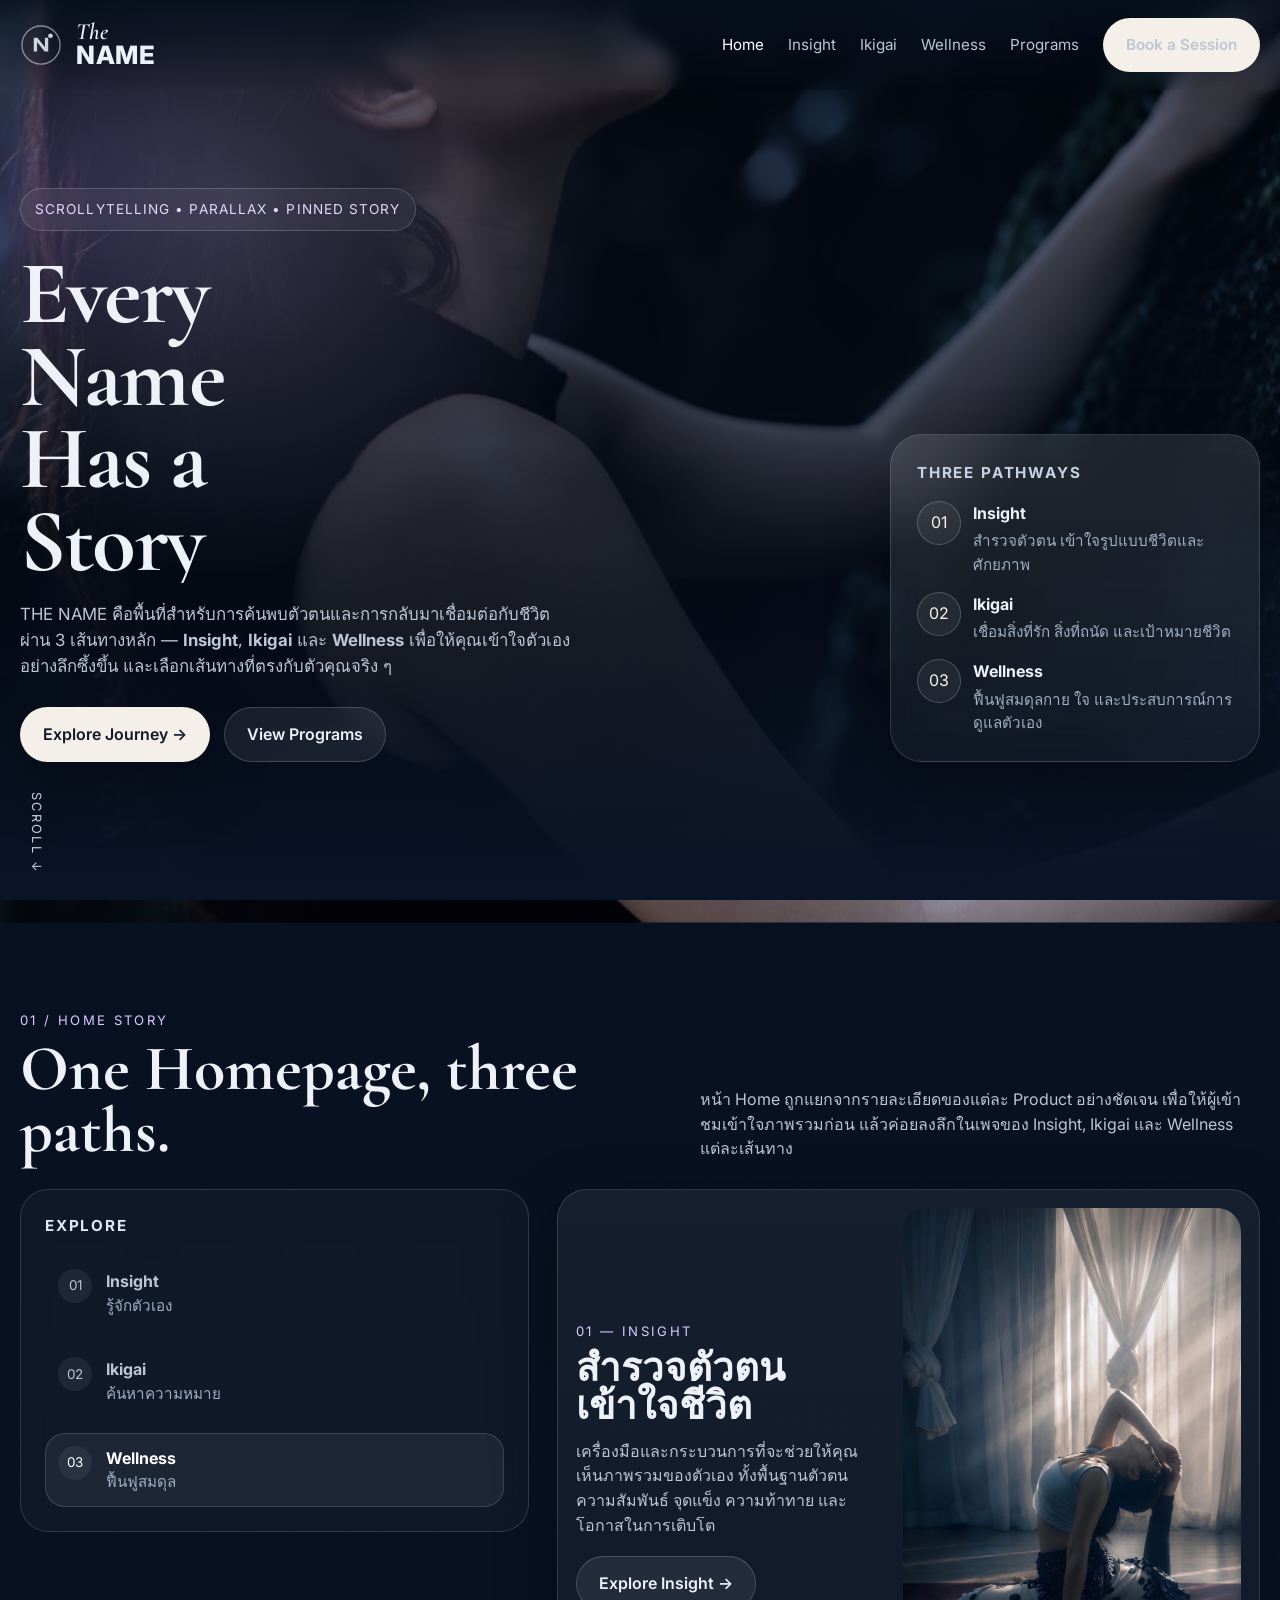
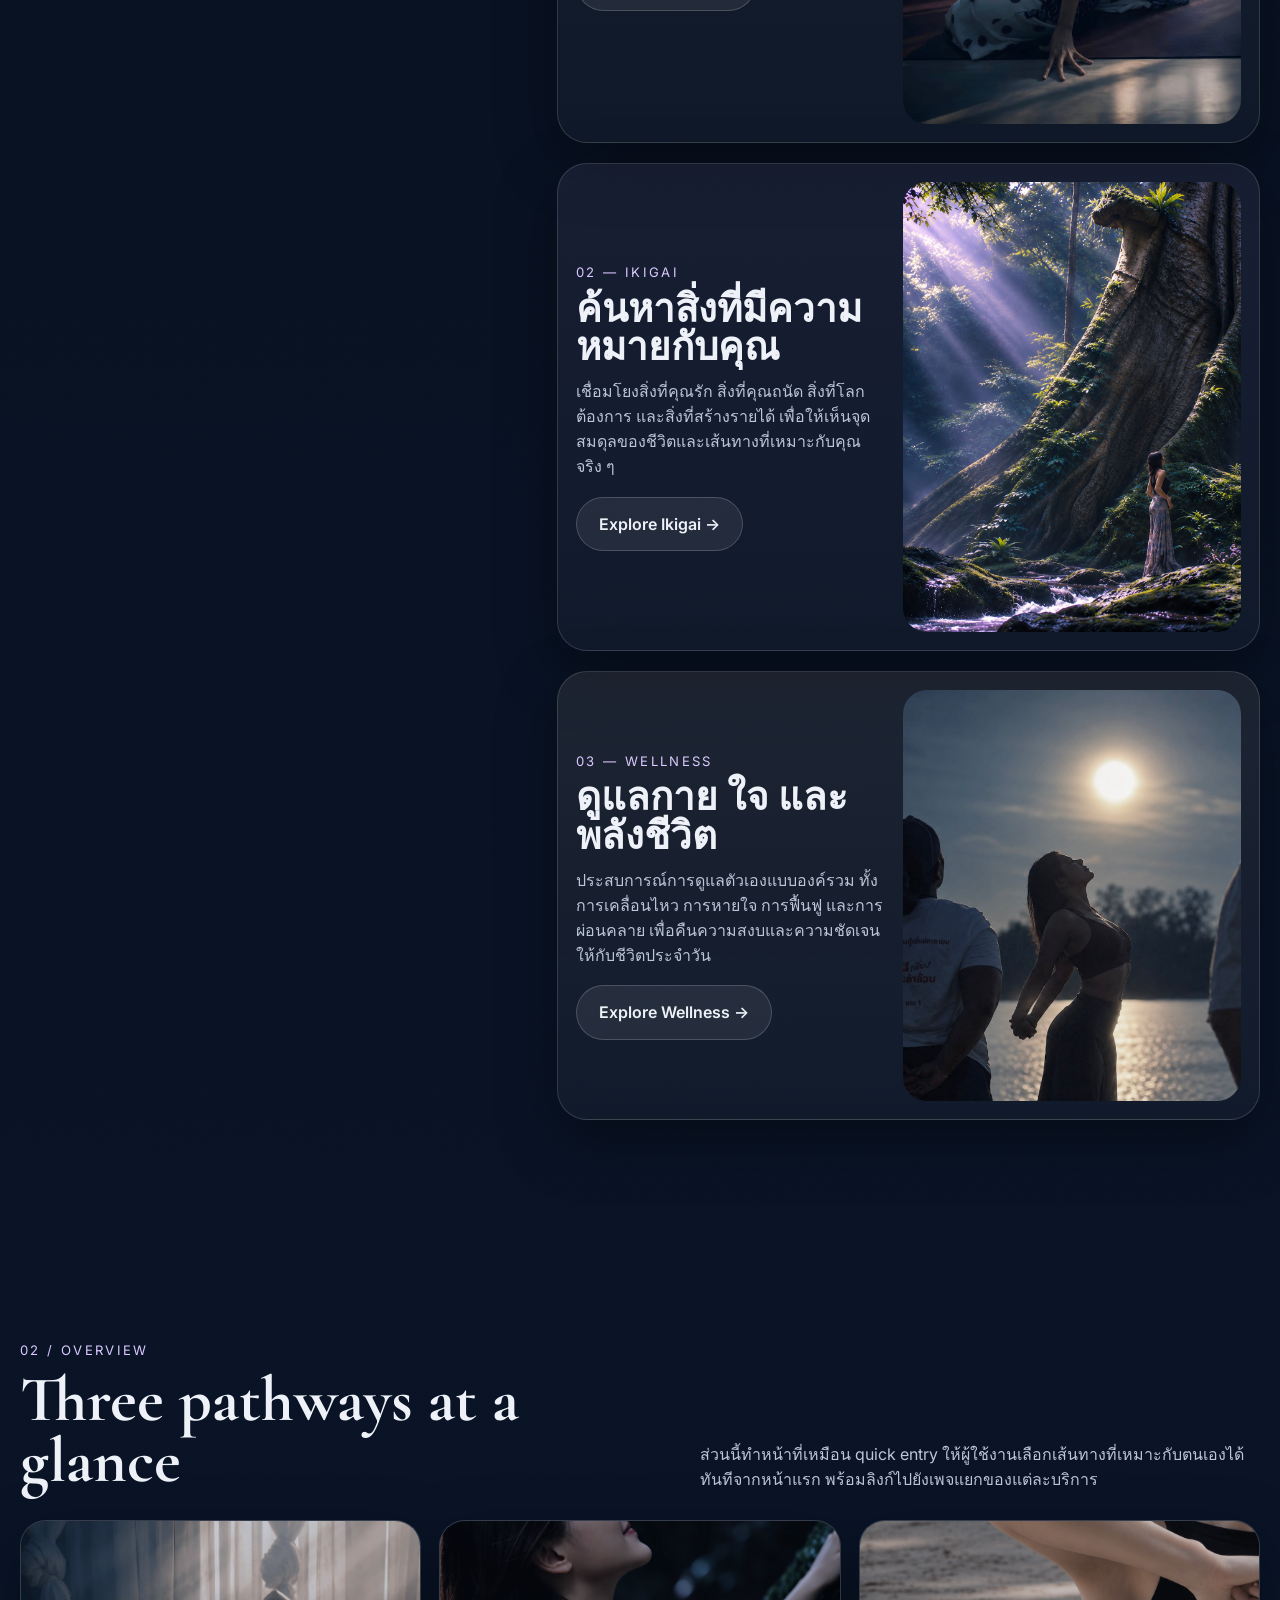
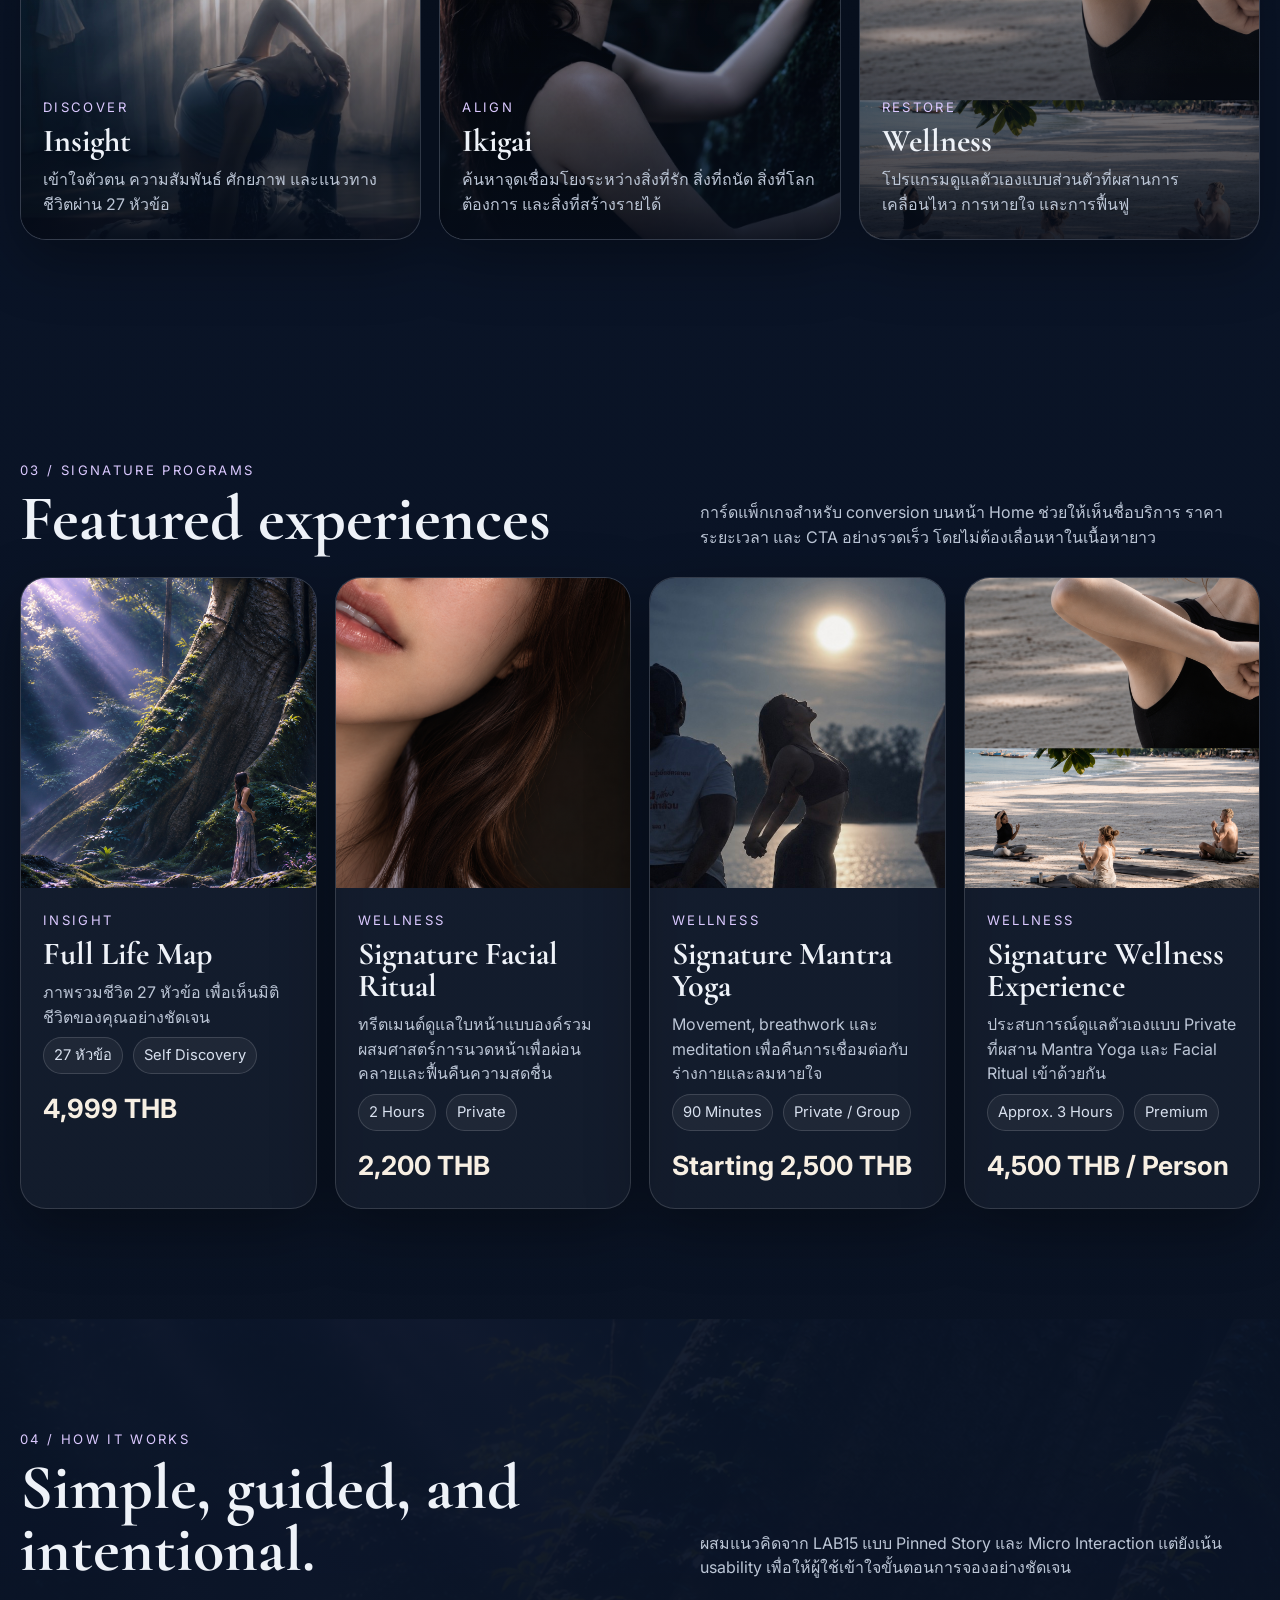
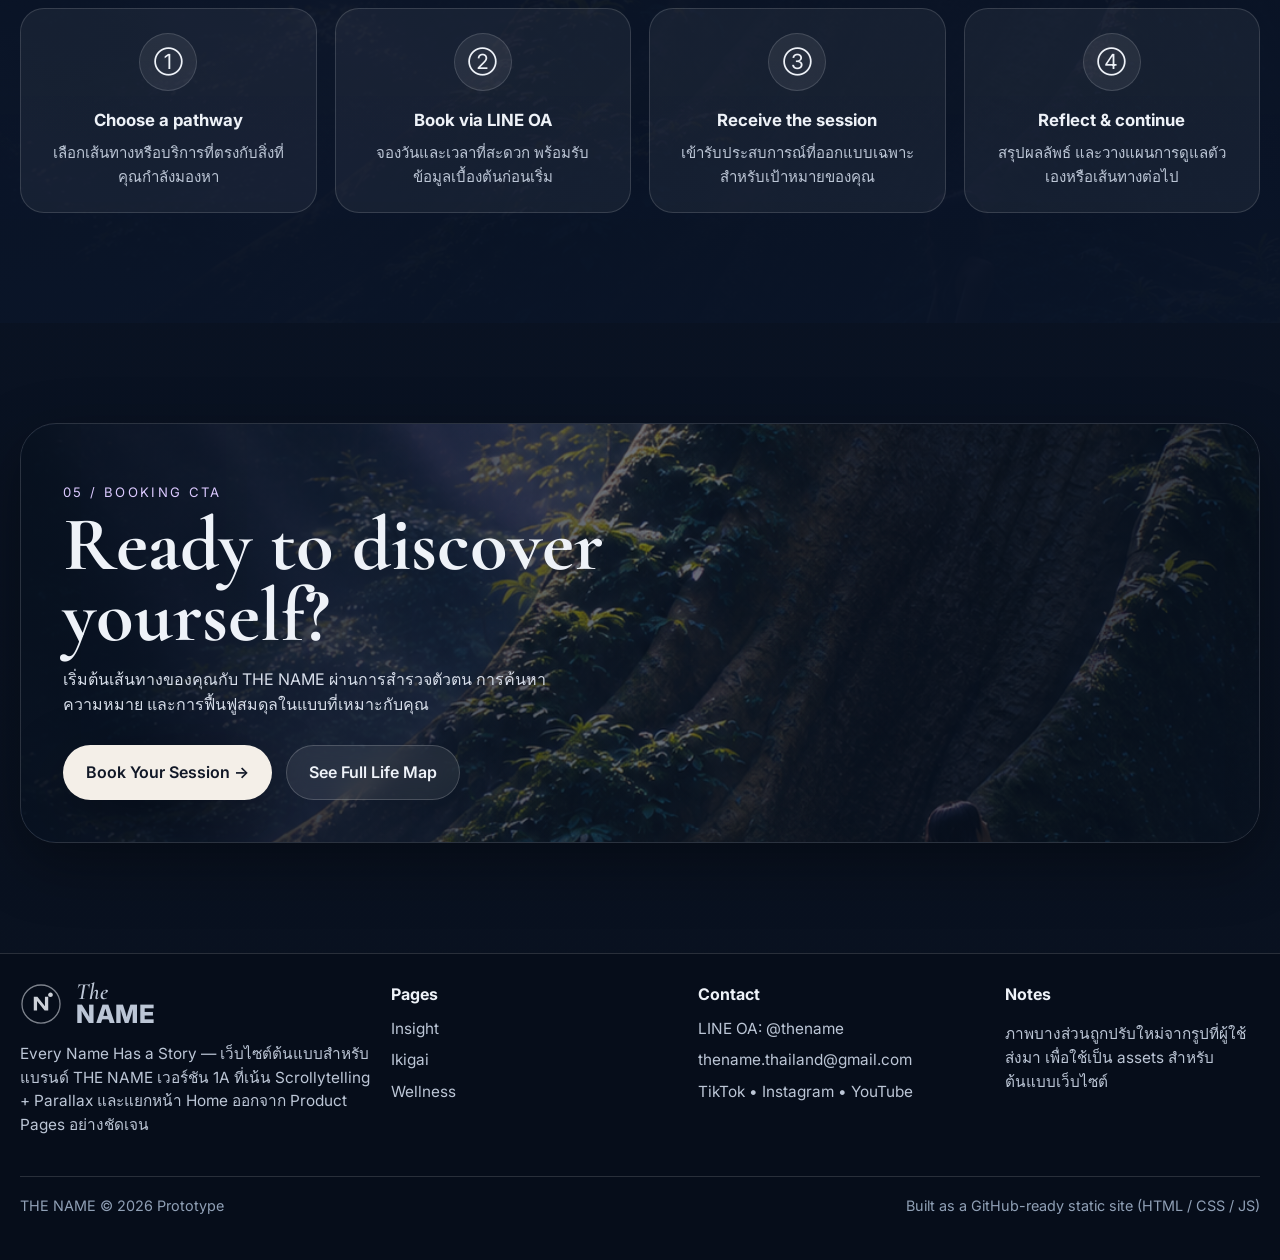
==== index.html @ 85c097ad "Add files via upload" ====
<!DOCTYPE html>
<html lang="th">
<head>
  <meta charset="UTF-8" />
  <meta name="viewport" content="width=device-width, initial-scale=1.0" />
  <title>THE NAME — Home</title>
  <meta name="description" content="THE NAME — Every Name Has a Story. ค้นพบตัวตน เข้าใจชีวิต และออกแบบเส้นทางของคุณผ่าน Insight, Ikigai และ Wellness" />
  <link rel="stylesheet" href="assets/css/styles.css" />
</head>
<body>
  <header class="site-header">
    <div class="container header-inner">
      <a class="logo-wrap" href="index.html">
        <img class="brand-mark" src="assets/icons/brand-mark.svg" alt="THE NAME" />
        <div class="wordmark"><span class="the">The</span><span class="name">NAME</span></div>
      </a>
      <nav class="nav">
        <a class="active" href="index.html">Home</a>
        <a href="insight.html">Insight</a>
        <a href="ikigai.html">Ikigai</a>
        <a href="wellness.html">Wellness</a>
        <a href="#programs">Programs</a>
        <a class="btn" href="#booking">Book a Session</a>
      </nav>
      <button class="hamburger" data-mobile-toggle aria-label="menu"><span></span><span></span><span></span></button>
    </div>
    <div class="mobile-panel container">
      <a href="index.html">Home</a>
      <a href="insight.html">Insight</a>
      <a href="ikigai.html">Ikigai</a>
      <a href="wellness.html">Wellness</a>
      <a href="#programs">Programs</a>
      <a href="#booking">Book a Session</a>
    </div>
  </header>

  <main>
    <section class="hero">
      <div class="glow-orb orb-1"></div>
      <div class="glow-orb orb-2"></div>
      <div class="container hero-content">
        <div>
          <span class="eyebrow">Scrollytelling • Parallax • Pinned Story</span>
          <h1>
            <span class="split"><span>Every Name</span></span>
            <span class="split"><span>Has a Story</span></span>
          </h1>
          <p>THE NAME คือพื้นที่สำหรับการค้นพบตัวตนและการกลับมาเชื่อมต่อกับชีวิต ผ่าน 3 เส้นทางหลัก — <strong>Insight</strong>, <strong>Ikigai</strong> และ <strong>Wellness</strong> เพื่อให้คุณเข้าใจตัวเองอย่างลึกซึ้งขึ้น และเลือกเส้นทางที่ตรงกับตัวคุณจริง ๆ</p>
          <div class="hero-actions">
            <a class="btn" href="#stories">Explore Journey →</a>
            <a class="btn-ghost" href="#programs">View Programs</a>
          </div>
        </div>
        <aside class="hero-sidecard reveal">
          <h3>Three Pathways</h3>
          <ol>
            <li><span>01</span><div><strong>Insight</strong><div class="note">สำรวจตัวตน เข้าใจรูปแบบชีวิตและศักยภาพ</div></div></li>
            <li><span>02</span><div><strong>Ikigai</strong><div class="note">เชื่อมสิ่งที่รัก สิ่งที่ถนัด และเป้าหมายชีวิต</div></div></li>
            <li><span>03</span><div><strong>Wellness</strong><div class="note">ฟื้นฟูสมดุลกาย ใจ และประสบการณ์การดูแลตัวเอง</div></div></li>
          </ol>
        </aside>
      </div>
      <div class="scroll-cue">Scroll ↓</div>
    </section>

    <section id="stories" class="section-pad">
      <div class="container">
        <div class="section-heading reveal">
          <div>
            <div class="kicker">01 / Home Story</div>
            <h2>One Homepage, three paths.</h2>
          </div>
          <p>หน้า Home ถูกแยกจากรายละเอียดของแต่ละ Product อย่างชัดเจน เพื่อให้ผู้เข้าชมเข้าใจภาพรวมก่อน แล้วค่อยลงลึกในเพจของ Insight, Ikigai และ Wellness แต่ละเส้นทาง</p>
        </div>
        <div class="story-shell">
          <aside class="story-nav reveal">
            <h3>Explore</h3>
            <div class="story-list">
              <a class="story-link is-active" href="#panel-insight"><span class="num">01</span><div><strong>Insight</strong><div class="note">รู้จักตัวเอง</div></div></a>
              <a class="story-link" href="#panel-ikigai"><span class="num">02</span><div><strong>Ikigai</strong><div class="note">ค้นหาความหมาย</div></div></a>
              <a class="story-link" href="#panel-wellness"><span class="num">03</span><div><strong>Wellness</strong><div class="note">ฟื้นฟูสมดุล</div></div></a>
            </div>
          </aside>
          <div class="story-panels">
            <article id="panel-insight" class="story-panel reveal">
              <div class="story-copy">
                <div class="kicker">01 — Insight</div>
                <h3>สำรวจตัวตน เข้าใจชีวิต</h3>
                <p>เครื่องมือและกระบวนการที่จะช่วยให้คุณเห็นภาพรวมของตัวเอง ทั้งพื้นฐานตัวตน ความสัมพันธ์ จุดแข็ง ความท้าทาย และโอกาสในการเติบโต</p>
                <a class="btn-ghost" href="insight.html">Explore Insight →</a>
              </div>
              <div class="story-media"><img src="assets/img/insight-sunrise.jpg" alt="Insight" /></div>
            </article>
            <article id="panel-ikigai" class="story-panel reveal">
              <div class="story-copy">
                <div class="kicker">02 — Ikigai</div>
                <h3>ค้นหาสิ่งที่มีความหมายกับคุณ</h3>
                <p>เชื่อมโยงสิ่งที่คุณรัก สิ่งที่คุณถนัด สิ่งที่โลกต้องการ และสิ่งที่สร้างรายได้ เพื่อให้เห็นจุดสมดุลของชีวิตและเส้นทางที่เหมาะกับคุณจริง ๆ</p>
                <a class="btn-ghost" href="ikigai.html">Explore Ikigai →</a>
              </div>
              <div class="story-media"><img src="assets/img/forest-epic.png" alt="Ikigai" /></div>
            </article>
            <article id="panel-wellness" class="story-panel reveal">
              <div class="story-copy">
                <div class="kicker">03 — Wellness</div>
                <h3>ดูแลกาย ใจ และพลังชีวิต</h3>
                <p>ประสบการณ์การดูแลตัวเองแบบองค์รวม ทั้งการเคลื่อนไหว การหายใจ การฟื้นฟู และการผ่อนคลาย เพื่อคืนความสงบและความชัดเจนให้กับชีวิตประจำวัน</p>
                <a class="btn-ghost" href="wellness.html">Explore Wellness →</a>
              </div>
              <div class="story-media"><img src="assets/img/yoga-studio.jpg" alt="Wellness" /></div>
            </article>
          </div>
        </div>
      </div>
    </section>

    <section class="section-pad">
      <div class="container">
        <div class="section-heading reveal">
          <div>
            <div class="kicker">02 / Overview</div>
            <h2>Three pathways at a glance</h2>
          </div>
          <p>ส่วนนี้ทำหน้าที่เหมือน quick entry ให้ผู้ใช้งานเลือกเส้นทางที่เหมาะกับตนเองได้ทันทีจากหน้าแรก พร้อมลิงก์ไปยังเพจแยกของแต่ละบริการ</p>
        </div>
        <div class="pathway-grid">
          <a class="card path-card reveal" href="insight.html">
            <img src="assets/img/insight-sunrise.jpg" alt="Insight" />
            <div class="card-body">
              <div class="kicker">Discover</div>
              <h3>Insight</h3>
              <p>เข้าใจตัวตน ความสัมพันธ์ ศักยภาพ และแนวทางชีวิตผ่าน 27 หัวข้อ</p>
            </div>
          </a>
          <a class="card path-card reveal" href="ikigai.html">
            <img src="assets/img/hero-tree.jpg" alt="Ikigai" />
            <div class="card-body">
              <div class="kicker">Align</div>
              <h3>Ikigai</h3>
              <p>ค้นหาจุดเชื่อมโยงระหว่างสิ่งที่รัก สิ่งที่ถนัด สิ่งที่โลกต้องการ และสิ่งที่สร้างรายได้</p>
            </div>
          </a>
          <a class="card path-card reveal" href="wellness.html">
            <img src="assets/img/beach-group.png" alt="Wellness" />
            <div class="card-body">
              <div class="kicker">Restore</div>
              <h3>Wellness</h3>
              <p>โปรแกรมดูแลตัวเองแบบส่วนตัวที่ผสานการเคลื่อนไหว การหายใจ และการฟื้นฟู</p>
            </div>
          </a>
        </div>
      </div>
    </section>

    <section id="programs" class="section-pad">
      <div class="container">
        <div class="section-heading reveal">
          <div>
            <div class="kicker">03 / Signature Programs</div>
            <h2>Featured experiences</h2>
          </div>
          <p>การ์ดแพ็กเกจสำหรับ conversion บนหน้า Home ช่วยให้เห็นชื่อบริการ ราคา ระยะเวลา และ CTA อย่างรวดเร็ว โดยไม่ต้องเลื่อนหาในเนื้อหายาว</p>
        </div>
        <div class="program-grid">
          <article class="card program-card reveal">
            <img src="assets/img/forest-epic.png" alt="Full Life Map" />
            <div class="card-body">
              <div class="kicker">Insight</div>
              <h3>Full Life Map</h3>
              <p>ภาพรวมชีวิต 27 หัวข้อ เพื่อเห็นมิติชีวิตของคุณอย่างชัดเจน</p>
              <div class="meta"><span>27 หัวข้อ</span><span>Self Discovery</span></div>
              <div class="price">4,999 THB</div>
            </div>
          </article>
          <article class="card program-card reveal">
            <img src="assets/img/facial-closeup.png" alt="Facial Ritual" />
            <div class="card-body">
              <div class="kicker">Wellness</div>
              <h3>Signature Facial Ritual</h3>
              <p>ทรีตเมนต์ดูแลใบหน้าแบบองค์รวม ผสมศาสตร์การนวดหน้าเพื่อผ่อนคลายและฟื้นคืนความสดชื่น</p>
              <div class="meta"><span>2 Hours</span><span>Private</span></div>
              <div class="price">2,200 THB</div>
            </div>
          </article>
          <article class="card program-card reveal">
            <img src="assets/img/yoga-studio.jpg" alt="Mantra Yoga" />
            <div class="card-body">
              <div class="kicker">Wellness</div>
              <h3>Signature Mantra Yoga</h3>
              <p>Movement, breathwork และ meditation เพื่อคืนการเชื่อมต่อกับร่างกายและลมหายใจ</p>
              <div class="meta"><span>90 Minutes</span><span>Private / Group</span></div>
              <div class="price">Starting 2,500 THB</div>
            </div>
          </article>
          <article class="card program-card reveal">
            <img src="assets/img/beach-group.png" alt="Wellness Experience" />
            <div class="card-body">
              <div class="kicker">Wellness</div>
              <h3>Signature Wellness Experience</h3>
              <p>ประสบการณ์ดูแลตัวเองแบบ Private ที่ผสาน Mantra Yoga และ Facial Ritual เข้าด้วยกัน</p>
              <div class="meta"><span>Approx. 3 Hours</span><span>Premium</span></div>
              <div class="price">4,500 THB / Person</div>
            </div>
          </article>
        </div>
      </div>
    </section>

    <section class="process section-pad">
      <div class="container">
        <div class="section-heading reveal">
          <div>
            <div class="kicker">04 / How It Works</div>
            <h2>Simple, guided, and intentional.</h2>
          </div>
          <p>ผสมแนวคิดจาก LAB15 แบบ Pinned Story และ Micro Interaction แต่ยังเน้น usability เพื่อให้ผู้ใช้เข้าใจขั้นตอนการจองอย่างชัดเจน</p>
        </div>
        <div class="step-grid">
          <div class="step reveal"><div class="icon">①</div><h4>Choose a pathway</h4><p>เลือกเส้นทางหรือบริการที่ตรงกับสิ่งที่คุณกำลังมองหา</p></div>
          <div class="step reveal"><div class="icon">②</div><h4>Book via LINE OA</h4><p>จองวันและเวลาที่สะดวก พร้อมรับข้อมูลเบื้องต้นก่อนเริ่ม</p></div>
          <div class="step reveal"><div class="icon">③</div><h4>Receive the session</h4><p>เข้ารับประสบการณ์ที่ออกแบบเฉพาะสำหรับเป้าหมายของคุณ</p></div>
          <div class="step reveal"><div class="icon">④</div><h4>Reflect & continue</h4><p>สรุปผลลัพธ์ และวางแผนการดูแลตัวเองหรือเส้นทางต่อไป</p></div>
        </div>
      </div>
    </section>

    <section id="booking" class="cta-band">
      <div class="container">
        <div class="cta-wrap reveal">
          <div class="cta-content">
            <div class="kicker">05 / Booking CTA</div>
            <h2>Ready to discover yourself?</h2>
            <p>เริ่มต้นเส้นทางของคุณกับ THE NAME ผ่านการสำรวจตัวตน การค้นหาความหมาย และการฟื้นฟูสมดุลในแบบที่เหมาะกับคุณ</p>
            <div class="hero-actions">
              <a class="btn" href="wellness.html">Book Your Session →</a>
              <a class="btn-ghost" href="insight.html">See Full Life Map</a>
            </div>
          </div>
        </div>
      </div>
    </section>
  </main>

  <footer class="footer">
    <div class="container">
      <div class="footer-grid">
        <div>
          <a class="logo-wrap" href="index.html">
            <img class="brand-mark" src="assets/icons/brand-mark.svg" alt="THE NAME" />
            <div class="wordmark"><span class="the">The</span><span class="name">NAME</span></div>
          </a>
          <p>Every Name Has a Story — เว็บไซต์ต้นแบบสำหรับแบรนด์ THE NAME เวอร์ชัน 1A ที่เน้น Scrollytelling + Parallax และแยกหน้า Home ออกจาก Product Pages อย่างชัดเจน</p>
        </div>
        <div>
          <h4>Pages</h4>
          <ul>
            <li><a href="insight.html">Insight</a></li>
            <li><a href="ikigai.html">Ikigai</a></li>
            <li><a href="wellness.html">Wellness</a></li>
          </ul>
        </div>
        <div>
          <h4>Contact</h4>
          <ul>
            <li>LINE OA: @thename</li>
            <li>thename.thailand@gmail.com</li>
            <li>TikTok • Instagram • YouTube</li>
          </ul>
        </div>
        <div>
          <h4>Notes</h4>
          <p>ภาพบางส่วนถูกปรับใหม่จากรูปที่ผู้ใช้ส่งมา เพื่อใช้เป็น assets สำหรับต้นแบบเว็บไซต์</p>
        </div>
      </div>
      <div class="footer-bottom">
        <span>THE NAME © 2026 Prototype</span>
        <span>Built as a GitHub-ready static site (HTML / CSS / JS)</span>
      </div>
    </div>
  </footer>

  <script src="assets/js/app.js"></script>
</body>
</html>
---- assets/css/styles.css ----
@import url('https://fonts.googleapis.com/css2?family=Inter:wght@300;400;500;600;700;800&family=Cormorant+Garamond:wght@400;500;600;700&display=swap');
:root{
  --bg:#07101e;
  --bg-soft:#0d1729;
  --panel:rgba(255,255,255,.08);
  --panel-2:rgba(255,255,255,.12);
  --line:rgba(255,255,255,.14);
  --text:#eef2f8;
  --muted:#bcc6d6;
  --accent:#d5c2ff;
  --accent-2:#eedcc3;
  --accent-3:#9ab4ff;
  --shadow:0 20px 60px rgba(0,0,0,.35);
  --radius:28px;
  --max:1240px;
}
*{box-sizing:border-box}
html{scroll-behavior:smooth}
body{margin:0;background:linear-gradient(180deg,#07101e 0%,#0a1427 55%,#09111f 100%);color:var(--text);font-family:Inter,system-ui,sans-serif;line-height:1.55;overflow-x:hidden}
a{color:inherit;text-decoration:none}
img{max-width:100%;display:block}
.container{width:min(calc(100% - 40px),var(--max));margin:auto}
.site-header{position:fixed;inset:0 0 auto 0;z-index:30;background:linear-gradient(180deg,rgba(7,16,30,.92),rgba(7,16,30,.50),transparent);backdrop-filter:blur(8px)}
.header-inner{display:flex;align-items:center;justify-content:space-between;padding:18px 0;gap:24px}
.logo-wrap{display:flex;align-items:center;gap:14px}
.brand-mark{width:42px;height:42px;color:#f0f3f8;opacity:.86}
.wordmark{display:flex;flex-direction:column;line-height:.92}
.wordmark .the{font-family:'Cormorant Garamond',serif;font-size:1.45rem;font-style:italic;font-weight:600;letter-spacing:.02em}
.wordmark .name{font-size:1.58rem;font-weight:800;letter-spacing:.02em}
.nav{display:flex;align-items:center;gap:24px}
.nav a{font-size:.95rem;color:var(--muted)}
.nav a:hover,.nav a.active{color:#fff}
.btn,.btn-ghost,.tag-btn{display:inline-flex;align-items:center;gap:10px;padding:14px 22px;border-radius:999px;font-weight:600;transition:.3s ease;cursor:pointer;border:1px solid transparent}
.btn{background:#f4efe8;color:#111827;box-shadow:var(--shadow)}
.btn:hover{transform:translateY(-2px)}
.btn-ghost{background:rgba(255,255,255,.08);backdrop-filter:blur(10px);border-color:rgba(255,255,255,.18)}
.btn-ghost:hover{background:rgba(255,255,255,.14)}
.hamburger{display:none;flex-direction:column;gap:4px;width:40px;height:40px;justify-content:center;align-items:center;border:1px solid var(--line);border-radius:50%;background:rgba(255,255,255,.05)}
.hamburger span{width:16px;height:1.5px;background:#fff;display:block}
.mobile-panel{display:none;position:fixed;inset:78px 20px auto 20px;padding:18px;border:1px solid var(--line);border-radius:24px;background:rgba(7,16,30,.96);z-index:29;box-shadow:var(--shadow)}
.mobile-panel a{display:block;padding:12px 6px;color:var(--muted)}
section{position:relative}
.hero{min-height:100svh;display:flex;align-items:center;padding:120px 0 70px;background:#050c18}
.hero::before{content:"";position:absolute;inset:0;background:url('../img/hero-tree.jpg') center/cover no-repeat;opacity:.78;transform:scale(1.05)}
.hero::after{content:"";position:absolute;inset:0;background:radial-gradient(circle at 18% 22%,rgba(213,194,255,.24),transparent 30%),linear-gradient(180deg,rgba(5,12,24,.34),rgba(5,12,24,.82) 70%,#0a1427 100%)}
.parallax{will-change:transform}
.hero-content{position:relative;z-index:1;display:grid;grid-template-columns:1.15fr .85fr;gap:30px;align-items:end}
.eyebrow{display:inline-flex;align-items:center;gap:10px;padding:10px 14px;border:1px solid rgba(255,255,255,.18);border-radius:999px;background:rgba(255,255,255,.05);backdrop-filter:blur(10px);font-size:.85rem;color:#e9d6ff;letter-spacing:.08em;text-transform:uppercase}
.hero h1,.page-hero h1{font-family:'Cormorant Garamond',serif;font-size:clamp(3.3rem,7vw,6.3rem);line-height:.92;letter-spacing:-.02em;margin:22px 0 18px;max-width:9ch}
.hero h1 .split{display:block;overflow:hidden}
.hero h1 .split span,.reveal-text span{display:inline-block;transform:translateY(105%);opacity:0;transition:transform .8s cubic-bezier(.22,.61,.36,1),opacity .6s ease}
body.loaded .hero h1 .split span, body.loaded .reveal-text.active span{transform:translateY(0);opacity:1}
.hero p{max-width:560px;color:var(--muted);font-size:1.05rem}
.hero-actions{display:flex;gap:14px;flex-wrap:wrap;margin-top:28px}
.hero-sidecard{justify-self:end;max-width:370px;padding:26px;border-radius:32px;background:linear-gradient(180deg,rgba(255,255,255,.11),rgba(255,255,255,.04));backdrop-filter:blur(18px);border:1px solid rgba(255,255,255,.14);box-shadow:var(--shadow)}
.hero-sidecard h3{font-size:.95rem;letter-spacing:.12em;text-transform:uppercase;color:#c7d2e5;margin:0 0 16px}
.hero-sidecard ol{list-style:none;margin:0;padding:0;display:grid;gap:15px}
.hero-sidecard li{display:grid;grid-template-columns:44px 1fr;gap:12px;align-items:start}
.hero-sidecard strong{font-size:1rem;display:block;margin-bottom:4px}
.hero-sidecard span{display:grid;place-items:center;width:44px;height:44px;border-radius:50%;border:1px solid rgba(255,255,255,.2);background:rgba(255,255,255,.06);color:#f8f2ea}
.scroll-cue{position:absolute;left:26px;bottom:26px;z-index:2;font-size:.8rem;letter-spacing:.18em;text-transform:uppercase;color:#c8d1df;writing-mode:vertical-rl;display:flex;gap:10px;align-items:center}
.glow-orb{position:absolute;border-radius:50%;filter:blur(60px);opacity:.25;pointer-events:none}
.orb-1{width:220px;height:220px;background:#8f6aff;top:10%;left:-40px}
.orb-2{width:280px;height:280px;background:#56a6ff;bottom:10%;right:-120px}
.section-pad{padding:110px 0}
.section-heading{display:flex;justify-content:space-between;gap:24px;align-items:end;margin-bottom:28px}
.section-heading h2{font-family:'Cormorant Garamond',serif;font-size:clamp(2.3rem,5vw,4rem);line-height:.96;margin:0}
.section-heading p{max-width:560px;color:var(--muted);margin:0}
.story-shell{display:grid;grid-template-columns:.42fr .58fr;gap:28px;align-items:start}
.story-nav{position:sticky;top:110px;padding:24px;border:1px solid var(--line);border-radius:28px;background:rgba(255,255,255,.03);backdrop-filter:blur(14px);height:fit-content}
.story-nav h3{margin:0 0 18px;font-size:.95rem;letter-spacing:.12em;text-transform:uppercase;color:#dfe7f3}
.story-list{display:grid;gap:14px}
.story-link{display:grid;grid-template-columns:34px 1fr;gap:14px;padding:12px;border-radius:20px;color:var(--muted);transition:.25s ease;border:1px solid transparent}
.story-link:hover,.story-link.is-active{background:rgba(255,255,255,.06);border-color:var(--line);color:#fff}
.story-link .num{width:34px;height:34px;border-radius:50%;display:grid;place-items:center;background:rgba(255,255,255,.06);font-size:.84rem}
.story-panels{display:grid;gap:20px}
.story-panel{display:grid;grid-template-columns:1fr 1.1fr;gap:20px;align-items:center;padding:18px;border-radius:30px;background:linear-gradient(180deg,rgba(255,255,255,.06),rgba(255,255,255,.03));border:1px solid var(--line);box-shadow:var(--shadow)}
.story-panel:nth-child(2){background:linear-gradient(180deg,rgba(204,188,255,.08),rgba(255,255,255,.03))}
.story-panel:nth-child(3){background:linear-gradient(180deg,rgba(238,220,195,.09),rgba(255,255,255,.03))}
.story-copy h3{font-family:'Cormorant Garamond',serif;font-size:2.4rem;line-height:1;margin:0 0 12px}
.story-copy p{color:var(--muted);margin:0 0 18px}
.story-media{overflow:hidden;border-radius:24px;min-height:380px}
.story-media img{width:100%;height:100%;object-fit:cover;transition:transform .7s ease}
.story-panel:hover img{transform:scale(1.04)}
.pathway-grid,.program-grid,.stat-grid,.well-grid,.ikigai-grid,.step-grid,.service-list{display:grid;gap:18px}
.program-grid{grid-template-columns:repeat(4,1fr)}
.pathway-grid{grid-template-columns:repeat(3,1fr)}
.card{position:relative;overflow:hidden;border-radius:26px;background:rgba(255,255,255,.04);border:1px solid var(--line);box-shadow:var(--shadow)}
.card .card-body{padding:22px}
.path-card{min-height:320px}
.path-card img{position:absolute;inset:0;width:100%;height:100%;object-fit:cover;opacity:.78}
.path-card::after{content:"";position:absolute;inset:0;background:linear-gradient(180deg,transparent 20%,rgba(5,12,24,.88) 100%)}
.path-card .card-body{position:relative;z-index:1;height:100%;display:flex;flex-direction:column;justify-content:end}
.path-card h3,.program-card h3,.product-card h3,.well-card h3{font-family:'Cormorant Garamond',serif;font-size:2rem;line-height:1;margin:0 0 10px}
.path-card p,.program-card p,.product-card p,.well-card p{margin:0;color:var(--muted)}
.program-card{display:flex;flex-direction:column;min-height:100%}
.program-card img{aspect-ratio:4/4.2;object-fit:cover}
.price{font-size:1.65rem;font-weight:700;margin-top:14px;color:#f7efe3}
.meta{display:inline-flex;gap:10px;flex-wrap:wrap;margin-top:8px;color:#d9e1ef;font-size:.92rem}
.meta span{padding:6px 10px;border-radius:999px;background:rgba(255,255,255,.05);border:1px solid var(--line)}
.kicker{font-size:.82rem;letter-spacing:.18em;text-transform:uppercase;color:#dbc9ff;margin-bottom:8px}
.process{position:relative;overflow:hidden}
.process::before{content:"";position:absolute;inset:0;background:url('../img/forest-epic.png') center/cover no-repeat;opacity:.22}
.process::after{content:"";position:absolute;inset:0;background:linear-gradient(180deg,rgba(10,20,39,.75),rgba(10,20,39,.92))}
.process .container{position:relative;z-index:1}
.step-grid{grid-template-columns:repeat(4,1fr)}
.step{padding:24px;border-radius:24px;background:rgba(255,255,255,.05);border:1px solid var(--line);text-align:center}
.step .icon,.info-icon{width:58px;height:58px;margin:0 auto 16px;border-radius:50%;display:grid;place-items:center;background:rgba(255,255,255,.07);border:1px solid var(--line);font-size:1.3rem}
.step h4{margin:0 0 8px;font-size:1.05rem}
.step p{margin:0;color:var(--muted);font-size:.94rem}
.cta-band{padding:100px 0 110px}
.cta-wrap{position:relative;overflow:hidden;padding:42px;border-radius:36px;border:1px solid var(--line);box-shadow:var(--shadow);min-height:420px;display:grid;align-items:end}
.cta-wrap::before{content:"";position:absolute;inset:0;background:url('../img/forest-epic.png') center/cover no-repeat;opacity:.76;transform:scale(1.03)}
.cta-wrap::after{content:"";position:absolute;inset:0;background:linear-gradient(90deg,rgba(7,16,30,.94),rgba(7,16,30,.45),rgba(7,16,30,.78))}
.cta-content{position:relative;z-index:1;max-width:680px}
.cta-content h2{font-family:'Cormorant Garamond',serif;font-size:clamp(2.8rem,6vw,5rem);line-height:.92;margin:0 0 16px}
.cta-content p{max-width:520px;color:#d7deea;margin:0 0 22px}
.footer{border-top:1px solid var(--line);padding:28px 0 42px;background:#060d1a}
.footer-grid{display:grid;grid-template-columns:1.1fr .9fr .9fr .8fr;gap:20px;align-items:start}
.footer h4{margin:0 0 10px;font-size:1rem}
.footer p,.footer li,.footer a{color:var(--muted);font-size:.96rem}
.footer ul{list-style:none;padding:0;margin:0;display:grid;gap:8px}
.footer-bottom{display:flex;justify-content:space-between;gap:20px;padding-top:18px;margin-top:24px;border-top:1px solid var(--line);color:#90a0b6;font-size:.9rem;flex-wrap:wrap}
.pill{display:inline-flex;align-items:center;gap:10px;padding:10px 14px;border-radius:999px;background:rgba(255,255,255,.05);border:1px solid var(--line)}
.page-hero{padding:170px 0 90px;min-height:78svh;display:flex;align-items:end;overflow:hidden}
.page-hero::before{content:"";position:absolute;inset:0;background:var(--hero-bg) center/cover no-repeat;opacity:.72}
.page-hero::after{content:"";position:absolute;inset:0;background:linear-gradient(180deg,rgba(5,12,24,.42),rgba(5,12,24,.88) 76%,#0b1425 100%)}
.page-hero .container{position:relative;z-index:1}
.page-hero p{max-width:650px;color:#d9e1ed;font-size:1.04rem}
.breadcrumb{display:flex;gap:10px;align-items:center;color:#c8d1df;font-size:.94rem}
.breadcrumb a{color:#fff}
.panel{padding:30px;border-radius:28px;background:rgba(255,255,255,.05);border:1px solid var(--line);box-shadow:var(--shadow)}
.stat-grid{grid-template-columns:repeat(4,1fr);margin-top:22px}
.stat{padding:22px;border-radius:22px;background:rgba(255,255,255,.04);border:1px solid var(--line)}
.stat strong{display:block;font-size:2rem;color:#f7efe3;margin-bottom:8px}
.product-card,.well-card{display:flex;flex-direction:column}
.product-card img,.well-card img{aspect-ratio:16/10;object-fit:cover}
.ikigai-layout{display:grid;grid-template-columns:.95fr 1.05fr;gap:28px;align-items:center}
.ikigai-figure{position:relative;aspect-ratio:1/1;max-width:620px;margin:auto}
.circle{position:absolute;border-radius:50%;display:grid;place-items:center;text-align:center;padding:28px;color:#fff;border:1px solid rgba(255,255,255,.18);backdrop-filter:blur(8px);background:rgba(255,255,255,.08);box-shadow:0 10px 30px rgba(0,0,0,.2)}
.circle small{display:block;color:#d7ddee;font-size:.86rem;margin-top:6px}
.c-top{width:46%;height:46%;left:27%;top:2%;background:rgba(213,194,255,.15)}
.c-left{width:46%;height:46%;left:4%;top:28%;background:rgba(154,180,255,.14)}
.c-right{width:46%;height:46%;right:4%;top:28%;background:rgba(255,220,180,.12)}
.c-bottom{width:46%;height:46%;left:27%;bottom:4%;background:rgba(183,255,228,.10)}
.c-center{width:28%;height:28%;left:36%;top:36%;background:rgba(255,255,255,.18);font-weight:700;font-size:1.2rem}
.checklist{display:grid;gap:12px;margin-top:16px}
.check{display:grid;grid-template-columns:22px 1fr;gap:12px;color:var(--muted)}
.check::before{content:'✦';color:#f1dfc5}
.feature-banner{padding:24px;border-radius:30px;display:grid;grid-template-columns:1.1fr .9fr;gap:24px;align-items:center;background:linear-gradient(135deg,rgba(255,255,255,.06),rgba(213,194,255,.08));border:1px solid var(--line);box-shadow:var(--shadow)}
.feature-banner img{border-radius:24px;min-height:320px;object-fit:cover;height:100%}
.quote{font-family:'Cormorant Garamond',serif;font-size:2.2rem;line-height:1.05;color:#f8ecda}
.reveal{opacity:0;transform:translateY(34px);transition:opacity .75s ease,transform .75s cubic-bezier(.22,.61,.36,1)}
.reveal.active{opacity:1;transform:none}
hr.sep{border:none;border-top:1px solid var(--line);margin:28px 0}
.note{color:#9fafc4;font-size:.95rem}
@media (max-width:1100px){
  .hero-content,.story-shell,.ikigai-layout,.feature-banner{grid-template-columns:1fr}
  .hero-sidecard{justify-self:start}
  .program-grid,.step-grid,.footer-grid,.stat-grid{grid-template-columns:repeat(2,1fr)}
  .story-panel{grid-template-columns:1fr}
}
@media (max-width:760px){
  .nav{display:none}
  .hamburger{display:flex}
  .mobile-panel.open{display:block}
  .container{width:min(calc(100% - 24px),var(--max))}
  .hero{padding:110px 0 40px;min-height:auto}
  .hero-content{gap:24px}
  .hero h1,.page-hero h1,.cta-content h2{max-width:none}
  .scroll-cue{display:none}
  .pathway-grid,.program-grid,.step-grid,.footer-grid,.stat-grid,.service-list{grid-template-columns:1fr}
  .story-nav{position:static}
  .section-pad{padding:78px 0}
  .footer-bottom{flex-direction:column}
  .cta-wrap{min-height:360px;padding:28px}
}
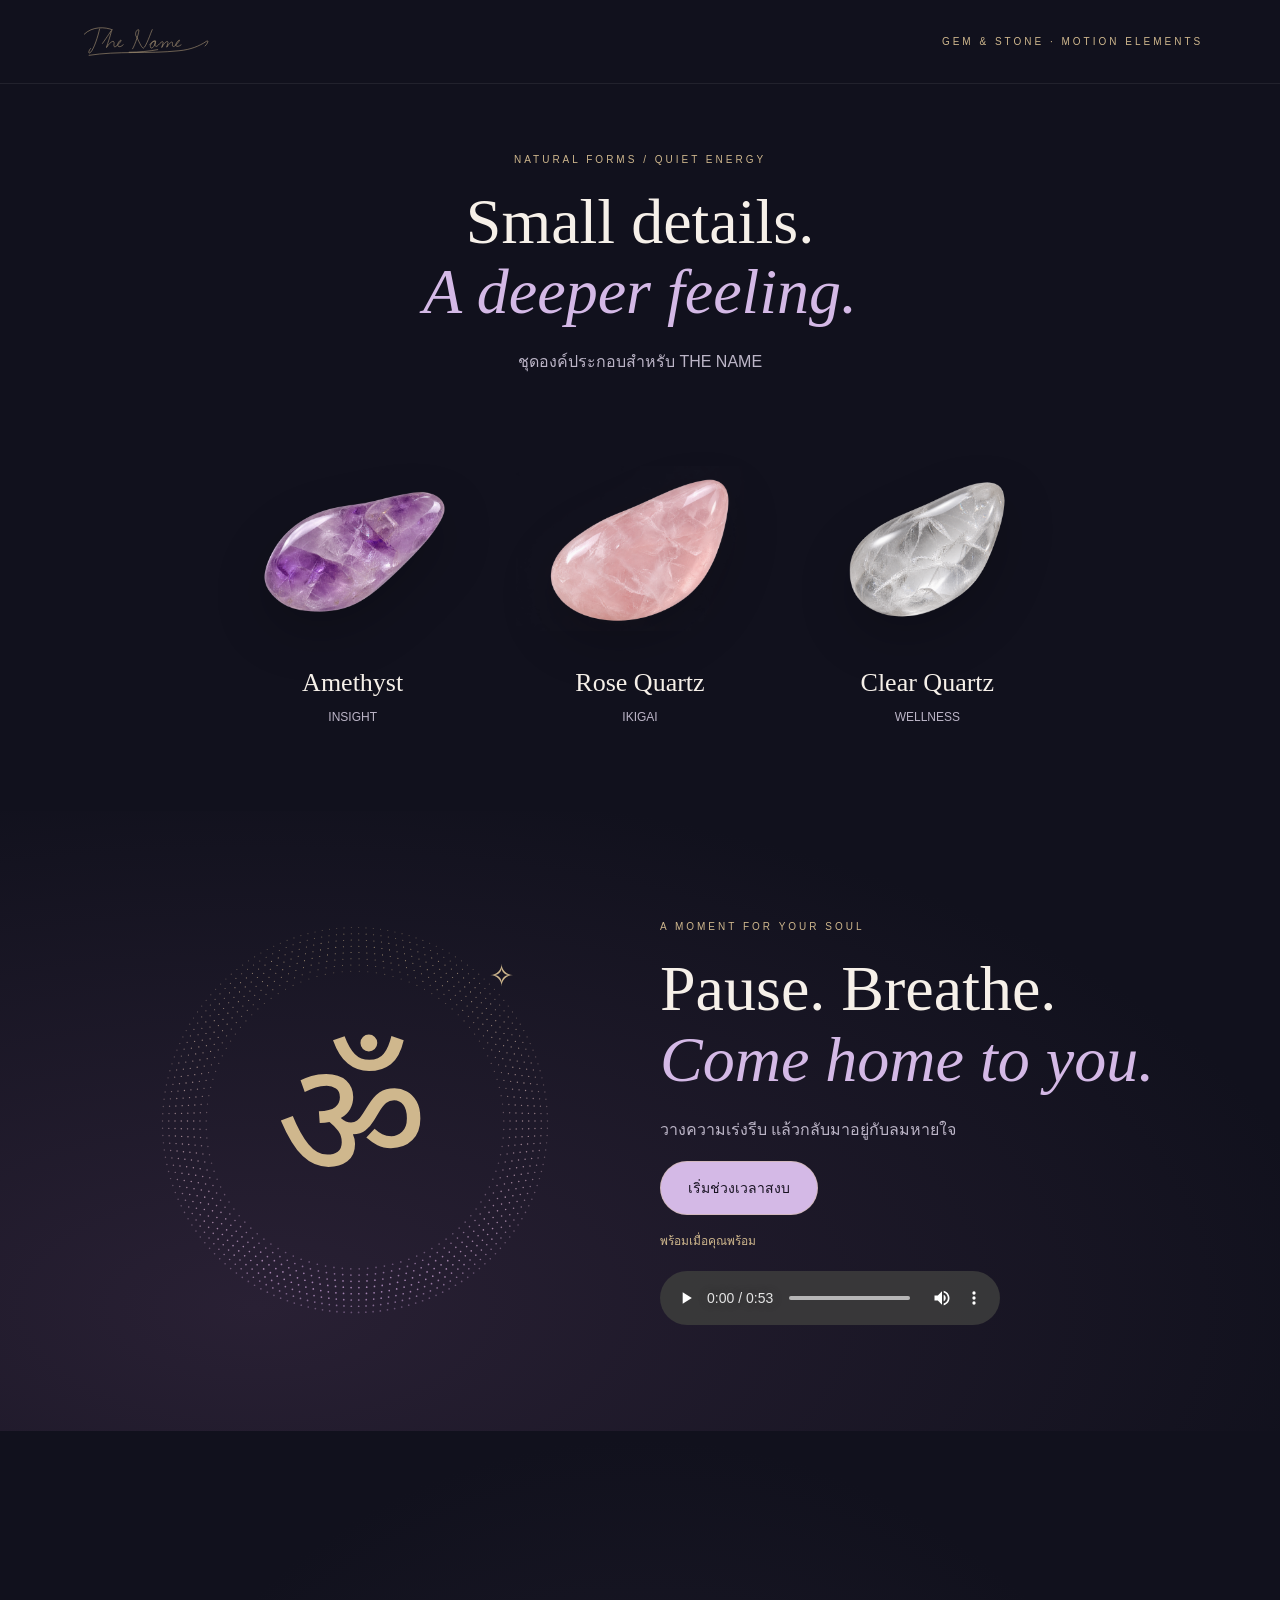
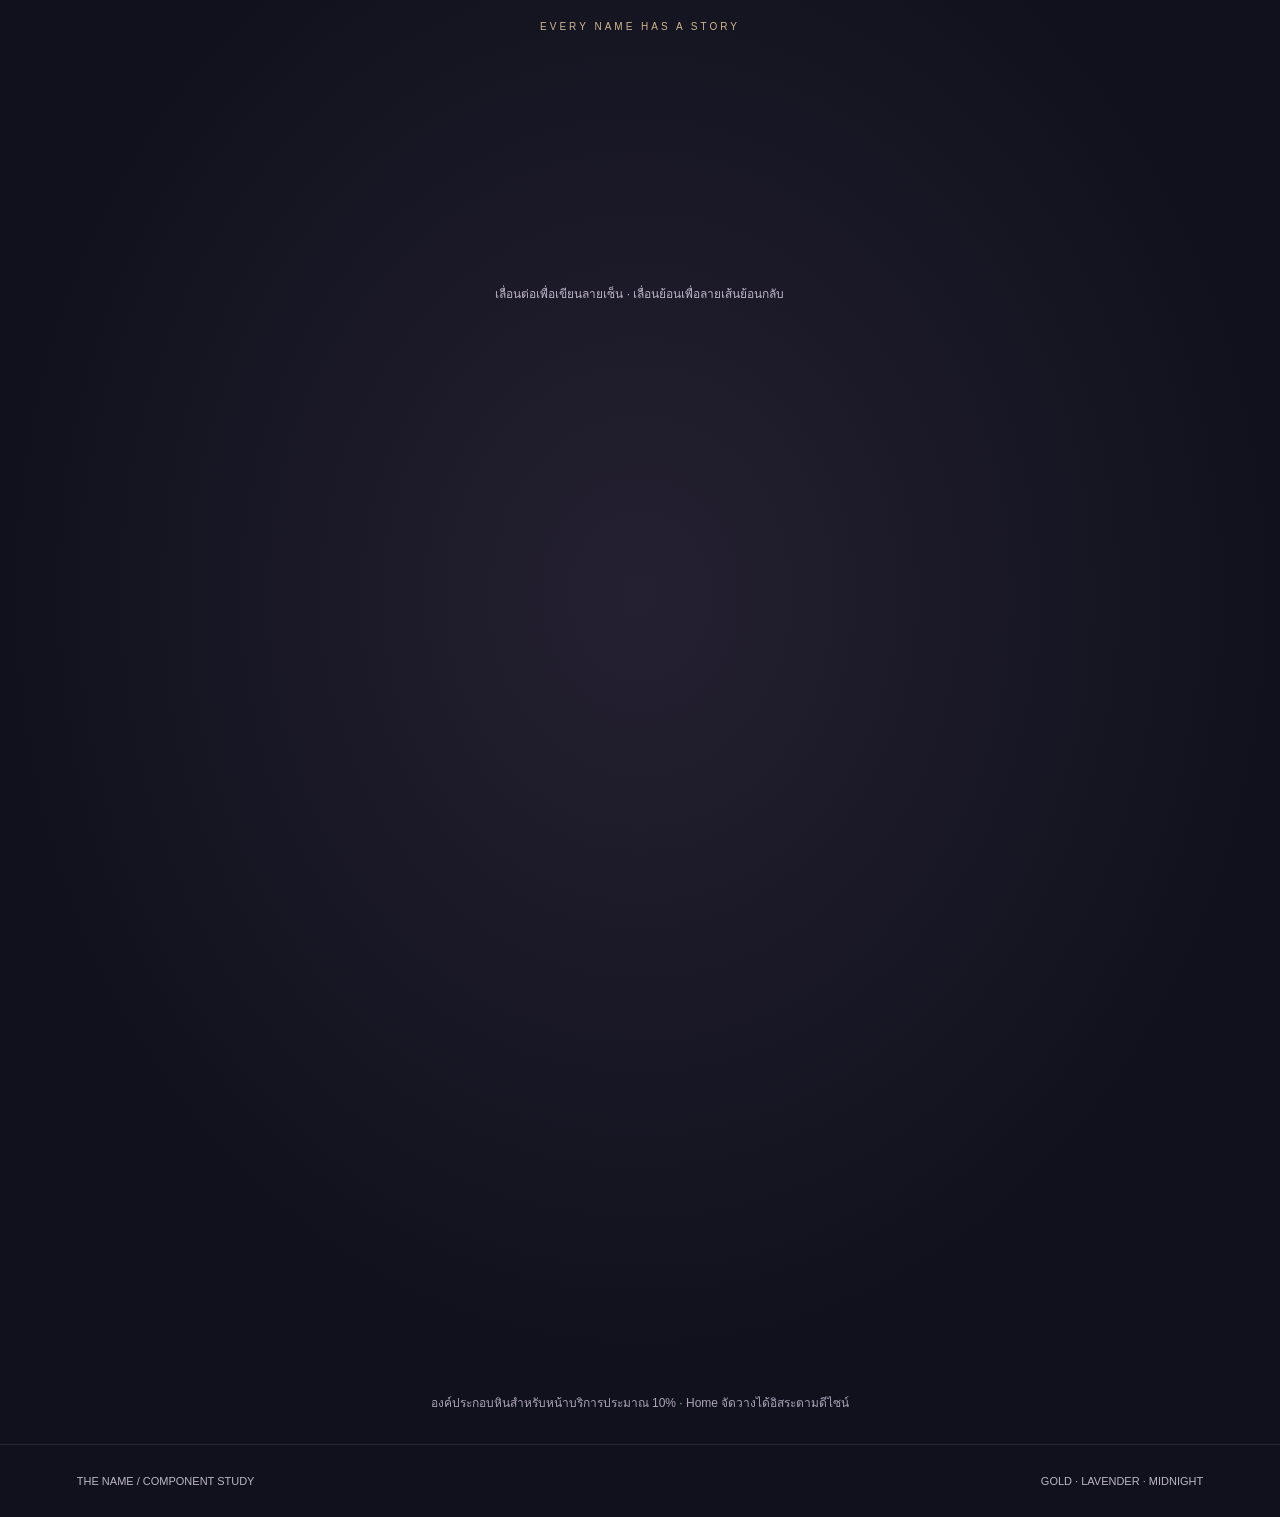
==== commit 3ed9d1ca: "Add files via upload" ====
--- a/index.html
+++ b/index.html
@@ -1,284 +1,2 @@
-<!DOCTYPE html>
-<html lang="th">
-<head>
-  <meta charset="UTF-8" />
-  <meta name="viewport" content="width=device-width, initial-scale=1.0" />
-  <title>THE NAME — Home</title>
-  <meta name="description" content="THE NAME — Every Name Has a Story. ค้นพบตัวตน เข้าใจชีวิต และออกแบบเส้นทางของคุณผ่าน Insight, Ikigai และ Wellness" />
-  <link rel="stylesheet" href="assets/css/styles.css" />
-</head>
-<body>
-  <header class="site-header">
-    <div class="container header-inner">
-      <a class="logo-wrap" href="index.html">
-        <img class="brand-mark" src="assets/icons/brand-mark.svg" alt="THE NAME" />
-        <div class="wordmark"><span class="the">The</span><span class="name">NAME</span></div>
-      </a>
-      <nav class="nav">
-        <a class="active" href="index.html">Home</a>
-        <a href="insight.html">Insight</a>
-        <a href="ikigai.html">Ikigai</a>
-        <a href="wellness.html">Wellness</a>
-        <a href="#programs">Programs</a>
-        <a class="btn" href="#booking">Book a Session</a>
-      </nav>
-      <button class="hamburger" data-mobile-toggle aria-label="menu"><span></span><span></span><span></span></button>
-    </div>
-    <div class="mobile-panel container">
-      <a href="index.html">Home</a>
-      <a href="insight.html">Insight</a>
-      <a href="ikigai.html">Ikigai</a>
-      <a href="wellness.html">Wellness</a>
-      <a href="#programs">Programs</a>
-      <a href="#booking">Book a Session</a>
-    </div>
-  </header>
-
-  <main>
-    <section class="hero">
-      <div class="glow-orb orb-1"></div>
-      <div class="glow-orb orb-2"></div>
-      <div class="container hero-content">
-        <div>
-          <span class="eyebrow">Scrollytelling • Parallax • Pinned Story</span>
-          <h1>
-            <span class="split"><span>Every Name</span></span>
-            <span class="split"><span>Has a Story</span></span>
-          </h1>
-          <p>THE NAME คือพื้นที่สำหรับการค้นพบตัวตนและการกลับมาเชื่อมต่อกับชีวิต ผ่าน 3 เส้นทางหลัก — <strong>Insight</strong>, <strong>Ikigai</strong> และ <strong>Wellness</strong> เพื่อให้คุณเข้าใจตัวเองอย่างลึกซึ้งขึ้น และเลือกเส้นทางที่ตรงกับตัวคุณจริง ๆ</p>
-          <div class="hero-actions">
-            <a class="btn" href="#stories">Explore Journey →</a>
-            <a class="btn-ghost" href="#programs">View Programs</a>
-          </div>
-        </div>
-        <aside class="hero-sidecard reveal">
-          <h3>Three Pathways</h3>
-          <ol>
-            <li><span>01</span><div><strong>Insight</strong><div class="note">สำรวจตัวตน เข้าใจรูปแบบชีวิตและศักยภาพ</div></div></li>
-            <li><span>02</span><div><strong>Ikigai</strong><div class="note">เชื่อมสิ่งที่รัก สิ่งที่ถนัด และเป้าหมายชีวิต</div></div></li>
-            <li><span>03</span><div><strong>Wellness</strong><div class="note">ฟื้นฟูสมดุลกาย ใจ และประสบการณ์การดูแลตัวเอง</div></div></li>
-          </ol>
-        </aside>
-      </div>
-      <div class="scroll-cue">Scroll ↓</div>
-    </section>
-
-    <section id="stories" class="section-pad">
-      <div class="container">
-        <div class="section-heading reveal">
-          <div>
-            <div class="kicker">01 / Home Story</div>
-            <h2>One Homepage, three paths.</h2>
-          </div>
-          <p>หน้า Home ถูกแยกจากรายละเอียดของแต่ละ Product อย่างชัดเจน เพื่อให้ผู้เข้าชมเข้าใจภาพรวมก่อน แล้วค่อยลงลึกในเพจของ Insight, Ikigai และ Wellness แต่ละเส้นทาง</p>
-        </div>
-        <div class="story-shell">
-          <aside class="story-nav reveal">
-            <h3>Explore</h3>
-            <div class="story-list">
-              <a class="story-link is-active" href="#panel-insight"><span class="num">01</span><div><strong>Insight</strong><div class="note">รู้จักตัวเอง</div></div></a>
-              <a class="story-link" href="#panel-ikigai"><span class="num">02</span><div><strong>Ikigai</strong><div class="note">ค้นหาความหมาย</div></div></a>
-              <a class="story-link" href="#panel-wellness"><span class="num">03</span><div><strong>Wellness</strong><div class="note">ฟื้นฟูสมดุล</div></div></a>
-            </div>
-          </aside>
-          <div class="story-panels">
-            <article id="panel-insight" class="story-panel reveal">
-              <div class="story-copy">
-                <div class="kicker">01 — Insight</div>
-                <h3>สำรวจตัวตน เข้าใจชีวิต</h3>
-                <p>เครื่องมือและกระบวนการที่จะช่วยให้คุณเห็นภาพรวมของตัวเอง ทั้งพื้นฐานตัวตน ความสัมพันธ์ จุดแข็ง ความท้าทาย และโอกาสในการเติบโต</p>
-                <a class="btn-ghost" href="insight.html">Explore Insight →</a>
-              </div>
-              <div class="story-media"><img src="assets/img/insight-sunrise.jpg" alt="Insight" /></div>
-            </article>
-            <article id="panel-ikigai" class="story-panel reveal">
-              <div class="story-copy">
-                <div class="kicker">02 — Ikigai</div>
-                <h3>ค้นหาสิ่งที่มีความหมายกับคุณ</h3>
-                <p>เชื่อมโยงสิ่งที่คุณรัก สิ่งที่คุณถนัด สิ่งที่โลกต้องการ และสิ่งที่สร้างรายได้ เพื่อให้เห็นจุดสมดุลของชีวิตและเส้นทางที่เหมาะกับคุณจริง ๆ</p>
-                <a class="btn-ghost" href="ikigai.html">Explore Ikigai →</a>
-              </div>
-              <div class="story-media"><img src="assets/img/forest-epic.png" alt="Ikigai" /></div>
-            </article>
-            <article id="panel-wellness" class="story-panel reveal">
-              <div class="story-copy">
-                <div class="kicker">03 — Wellness</div>
-                <h3>ดูแลกาย ใจ และพลังชีวิต</h3>
-                <p>ประสบการณ์การดูแลตัวเองแบบองค์รวม ทั้งการเคลื่อนไหว การหายใจ การฟื้นฟู และการผ่อนคลาย เพื่อคืนความสงบและความชัดเจนให้กับชีวิตประจำวัน</p>
-                <a class="btn-ghost" href="wellness.html">Explore Wellness →</a>
-              </div>
-              <div class="story-media"><img src="assets/img/yoga-studio.jpg" alt="Wellness" /></div>
-            </article>
-          </div>
-        </div>
-      </div>
-    </section>
-
-    <section class="section-pad">
-      <div class="container">
-        <div class="section-heading reveal">
-          <div>
-            <div class="kicker">02 / Overview</div>
-            <h2>Three pathways at a glance</h2>
-          </div>
-          <p>ส่วนนี้ทำหน้าที่เหมือน quick entry ให้ผู้ใช้งานเลือกเส้นทางที่เหมาะกับตนเองได้ทันทีจากหน้าแรก พร้อมลิงก์ไปยังเพจแยกของแต่ละบริการ</p>
-        </div>
-        <div class="pathway-grid">
-          <a class="card path-card reveal" href="insight.html">
-            <img src="assets/img/insight-sunrise.jpg" alt="Insight" />
-            <div class="card-body">
-              <div class="kicker">Discover</div>
-              <h3>Insight</h3>
-              <p>เข้าใจตัวตน ความสัมพันธ์ ศักยภาพ และแนวทางชีวิตผ่าน 27 หัวข้อ</p>
-            </div>
-          </a>
-          <a class="card path-card reveal" href="ikigai.html">
-            <img src="assets/img/hero-tree.jpg" alt="Ikigai" />
-            <div class="card-body">
-              <div class="kicker">Align</div>
-              <h3>Ikigai</h3>
-              <p>ค้นหาจุดเชื่อมโยงระหว่างสิ่งที่รัก สิ่งที่ถนัด สิ่งที่โลกต้องการ และสิ่งที่สร้างรายได้</p>
-            </div>
-          </a>
-          <a class="card path-card reveal" href="wellness.html">
-            <img src="assets/img/beach-group.png" alt="Wellness" />
-            <div class="card-body">
-              <div class="kicker">Restore</div>
-              <h3>Wellness</h3>
-              <p>โปรแกรมดูแลตัวเองแบบส่วนตัวที่ผสานการเคลื่อนไหว การหายใจ และการฟื้นฟู</p>
-            </div>
-          </a>
-        </div>
-      </div>
-    </section>
-
-    <section id="programs" class="section-pad">
-      <div class="container">
-        <div class="section-heading reveal">
-          <div>
-            <div class="kicker">03 / Signature Programs</div>
-            <h2>Featured experiences</h2>
-          </div>
-          <p>การ์ดแพ็กเกจสำหรับ conversion บนหน้า Home ช่วยให้เห็นชื่อบริการ ราคา ระยะเวลา และ CTA อย่างรวดเร็ว โดยไม่ต้องเลื่อนหาในเนื้อหายาว</p>
-        </div>
-        <div class="program-grid">
-          <article class="card program-card reveal">
-            <img src="assets/img/forest-epic.png" alt="Full Life Map" />
-            <div class="card-body">
-              <div class="kicker">Insight</div>
-              <h3>Full Life Map</h3>
-              <p>ภาพรวมชีวิต 27 หัวข้อ เพื่อเห็นมิติชีวิตของคุณอย่างชัดเจน</p>
-              <div class="meta"><span>27 หัวข้อ</span><span>Self Discovery</span></div>
-              <div class="price">4,999 THB</div>
-            </div>
-          </article>
-          <article class="card program-card reveal">
-            <img src="assets/img/facial-closeup.png" alt="Facial Ritual" />
-            <div class="card-body">
-              <div class="kicker">Wellness</div>
-              <h3>Signature Facial Ritual</h3>
-              <p>ทรีตเมนต์ดูแลใบหน้าแบบองค์รวม ผสมศาสตร์การนวดหน้าเพื่อผ่อนคลายและฟื้นคืนความสดชื่น</p>
-              <div class="meta"><span>2 Hours</span><span>Private</span></div>
-              <div class="price">2,200 THB</div>
-            </div>
-          </article>
-          <article class="card program-card reveal">
-            <img src="assets/img/yoga-studio.jpg" alt="Mantra Yoga" />
-            <div class="card-body">
-              <div class="kicker">Wellness</div>
-              <h3>Signature Mantra Yoga</h3>
-              <p>Movement, breathwork และ meditation เพื่อคืนการเชื่อมต่อกับร่างกายและลมหายใจ</p>
-              <div class="meta"><span>90 Minutes</span><span>Private / Group</span></div>
-              <div class="price">Starting 2,500 THB</div>
-            </div>
-          </article>
-          <article class="card program-card reveal">
-            <img src="assets/img/beach-group.png" alt="Wellness Experience" />
-            <div class="card-body">
-              <div class="kicker">Wellness</div>
-              <h3>Signature Wellness Experience</h3>
-              <p>ประสบการณ์ดูแลตัวเองแบบ Private ที่ผสาน Mantra Yoga และ Facial Ritual เข้าด้วยกัน</p>
-              <div class="meta"><span>Approx. 3 Hours</span><span>Premium</span></div>
-              <div class="price">4,500 THB / Person</div>
-            </div>
-          </article>
-        </div>
-      </div>
-    </section>
-
-    <section class="process section-pad">
-      <div class="container">
-        <div class="section-heading reveal">
-          <div>
-            <div class="kicker">04 / How It Works</div>
-            <h2>Simple, guided, and intentional.</h2>
-          </div>
-          <p>ผสมแนวคิดจาก LAB15 แบบ Pinned Story และ Micro Interaction แต่ยังเน้น usability เพื่อให้ผู้ใช้เข้าใจขั้นตอนการจองอย่างชัดเจน</p>
-        </div>
-        <div class="step-grid">
-          <div class="step reveal"><div class="icon">①</div><h4>Choose a pathway</h4><p>เลือกเส้นทางหรือบริการที่ตรงกับสิ่งที่คุณกำลังมองหา</p></div>
-          <div class="step reveal"><div class="icon">②</div><h4>Book via LINE OA</h4><p>จองวันและเวลาที่สะดวก พร้อมรับข้อมูลเบื้องต้นก่อนเริ่ม</p></div>
-          <div class="step reveal"><div class="icon">③</div><h4>Receive the session</h4><p>เข้ารับประสบการณ์ที่ออกแบบเฉพาะสำหรับเป้าหมายของคุณ</p></div>
-          <div class="step reveal"><div class="icon">④</div><h4>Reflect & continue</h4><p>สรุปผลลัพธ์ และวางแผนการดูแลตัวเองหรือเส้นทางต่อไป</p></div>
-        </div>
-      </div>
-    </section>
-
-    <section id="booking" class="cta-band">
-      <div class="container">
-        <div class="cta-wrap reveal">
-          <div class="cta-content">
-            <div class="kicker">05 / Booking CTA</div>
-            <h2>Ready to discover yourself?</h2>
-            <p>เริ่มต้นเส้นทางของคุณกับ THE NAME ผ่านการสำรวจตัวตน การค้นหาความหมาย และการฟื้นฟูสมดุลในแบบที่เหมาะกับคุณ</p>
-            <div class="hero-actions">
-              <a class="btn" href="wellness.html">Book Your Session →</a>
-              <a class="btn-ghost" href="insight.html">See Full Life Map</a>
-            </div>
-          </div>
-        </div>
-      </div>
-    </section>
-  </main>
-
-  <footer class="footer">
-    <div class="container">
-      <div class="footer-grid">
-        <div>
-          <a class="logo-wrap" href="index.html">
-            <img class="brand-mark" src="assets/icons/brand-mark.svg" alt="THE NAME" />
-            <div class="wordmark"><span class="the">The</span><span class="name">NAME</span></div>
-          </a>
-          <p>Every Name Has a Story — เว็บไซต์ต้นแบบสำหรับแบรนด์ THE NAME เวอร์ชัน 1A ที่เน้น Scrollytelling + Parallax และแยกหน้า Home ออกจาก Product Pages อย่างชัดเจน</p>
-        </div>
-        <div>
-          <h4>Pages</h4>
-          <ul>
-            <li><a href="insight.html">Insight</a></li>
-            <li><a href="ikigai.html">Ikigai</a></li>
-            <li><a href="wellness.html">Wellness</a></li>
-          </ul>
-        </div>
-        <div>
-          <h4>Contact</h4>
-          <ul>
-            <li>LINE OA: @thename</li>
-            <li>thename.thailand@gmail.com</li>
-            <li>TikTok • Instagram • YouTube</li>
-          </ul>
-        </div>
-        <div>
-          <h4>Notes</h4>
-          <p>ภาพบางส่วนถูกปรับใหม่จากรูปที่ผู้ใช้ส่งมา เพื่อใช้เป็น assets สำหรับต้นแบบเว็บไซต์</p>
-        </div>
-      </div>
-      <div class="footer-bottom">
-        <span>THE NAME © 2026 Prototype</span>
-        <span>Built as a GitHub-ready static site (HTML / CSS / JS)</span>
-      </div>
-    </div>
-  </footer>
-
-  <script src="assets/js/app.js"></script>
-</body>
-</html>
+<!doctype html><html lang="th"><head><meta charset="utf-8"><meta name="viewport" content="width=device-width,initial-scale=1"><title>THE NAME — Motion Elements</title><link rel="stylesheet" href="assets/components.css"></head><body><header><img src="assets/the-name-signature.svg" alt="THE NAME"><span>GEM & STONE · MOTION ELEMENTS</span></header><section class="intro"><span class="label">NATURAL FORMS / QUIET ENERGY</span><h1>Small details.<br><em>A deeper feeling.</em></h1><p>ชุดองค์ประกอบสำหรับ THE NAME</p></section><section class="stones"><article><img src="assets/amethyst.png" alt="Amethyst ไดคัต"><h3>Amethyst</h3><p>INSIGHT</p></article><article><img src="assets/rose-quartz.png" alt="Rose Quartz ไดคัต"><h3>Rose Quartz</h3><p>IKIGAI</p></article><article><img src="assets/clear-quartz.png" alt="Clear Quartz ไดคัต"><h3>Clear Quartz</h3><p>WELLNESS</p></article></section><section class="ritual"><div class="symbol"><canvas id="om-dots" aria-label="วงจุดไล่เฉด ยุบและขยายตามจังหวะหายใจ"></canvas><img src="assets/om-symbol.svg" alt="โอม"><span class="spark" aria-hidden="true">✧</span></div><div class="copy"><span class="label">A MOMENT FOR YOUR SOUL</span><h2>Pause. Breathe.<br><em>Come home to you.</em></h2><p>วางความเร่งรีบ แล้วกลับมาอยู่กับลมหายใจ</p><button id="calm-toggle" aria-pressed="false">เริ่มช่วงเวลาสงบ</button><div id="calm-status" class="status" role="status">พร้อมเมื่อคุณพร้อม</div><audio class="audio" id="calm-audio" controls preload="metadata" src="assets/1107.mp3"></audio></div></section><section class="scroll-scene"><div class="sticky"><span class="label">EVERY NAME HAS A STORY</span><svg class="signature" xmlns="http://www.w3.org/2000/svg" viewBox="0 0 900 240" role="img" aria-label="THE NAME handwritten signature"><g fill="none" stroke="#cfb78d" stroke-width="3" stroke-linecap="round" stroke-linejoin="round"><path pathLength="1" d="M45 75 C95 25 175 30 220 48 M140 43 C130 89 106 163 85 186 C69 201 69 179 84 163 M158 132 C189 89 210 56 214 52 C208 86 183 152 183 157 C208 119 233 107 230 133 C226 156 235 160 254 139 C281 113 277 105 263 118 C240 144 258 168 287 140"/><path pathLength="1" d="M345 165 C360 142 390 53 383 48 C374 43 359 65 365 83 C385 118 397 155 412 161 C429 153 458 65 467 47 M451 141 C472 105 496 115 482 140 C468 169 452 164 456 145 C465 121 483 113 489 117 C477 145 486 160 505 142 C522 122 534 115 535 127 L526 157 C545 122 564 112 565 126 L557 155 C579 122 595 115 593 133 C589 155 600 155 614 141 C643 111 640 104 626 118 C601 144 615 163 646 141"/><path pathLength="1" d="M75 205 C252 177 438 197 633 177 C706 170 760 148 803 119 C821 108 811 134 795 148 M324 186 C382 186 449 180 501 170"/></g></svg>
+<p class="signature-note">เลื่อนต่อเพื่อเขียนลายเซ็น · เลื่อนย้อนเพื่อลายเส้นย้อนกลับ</p></div></section><p class="reference">องค์ประกอบหินสำหรับหน้าบริการประมาณ 10% · Home จัดวางได้อิสระตามดีไซน์</p><footer><span>THE NAME / COMPONENT STUDY</span><span>GOLD · LAVENDER · MIDNIGHT</span></footer><script src="assets/components.js"></script></body></html>
--- a/assets/components.css
+++ b/assets/components.css
@@ -0,0 +1 @@
+:root{color-scheme:dark;--navy:#11111d;--gold:#cfb78d;--muted:#bcb5c7;--lavender:#d4b9e6}*{box-sizing:border-box}html{scroll-behavior:smooth}body{margin:0;background:var(--navy);color:#f6f0e9;font:16px Arial,sans-serif}header{display:flex;justify-content:space-between;align-items:center;padding:22px 6%;border-bottom:1px solid #ffffff12}header img{width:145px}header span,.label{font-size:10px;letter-spacing:3px;color:var(--gold)}h1,h2{font:normal clamp(36px,5vw,68px)/1.1 Georgia,serif;margin:20px 0}em{color:var(--lavender);font-weight:normal}.intro{text-align:center;padding:65px 6% 35px}.intro p,.copy p{color:var(--muted);line-height:1.9}.stones{display:grid;grid-template-columns:repeat(3,1fr);max-width:950px;margin:auto;padding:15px 5% 75px;gap:40px;text-align:center}.stones img{width:100%;height:210px;object-fit:contain;filter:drop-shadow(0 20px 25px #0003)}.stones h3{font:26px Georgia,serif;margin:10px}.stones p{font-size:12px;color:var(--muted)}.ritual{padding:70px 7%;display:grid;grid-template-columns:1fr 1fr;align-items:center;gap:40px;background:radial-gradient(ellipse at 20% 80%,#292034,#11111d 75%)}.symbol{position:relative;aspect-ratio:1;width:min(100%,480px);margin:auto}.symbol canvas{width:100%;height:100%;display:block}.symbol>img{position:absolute;width:39%;height:39%;left:30.5%;top:30.5%}.spark{position:absolute;left:78%;top:16%;font-size:30px;color:var(--gold)}button{cursor:pointer;border:1px solid #cfb78d70;border-radius:40px;padding:15px 27px;background:var(--lavender);color:#171221;font:14px Arial}button.secondary{background:transparent;color:var(--gold);margin:10px}button:focus-visible{outline:3px solid white;outline-offset:5px}.status{font-size:12px;color:var(--gold);min-height:24px;margin-top:16px}.audio{display:block;width:min(100%,340px);margin-top:16px}.scroll-scene{height:170vh;position:relative;background:radial-gradient(ellipse at center,#242031,#11111d 70%)}.sticky{position:sticky;top:0;min-height:75vh;display:flex;flex-direction:column;align-items:center;justify-content:center;overflow:hidden;padding:40px 5%}.signature{width:min(900px,100%);overflow:visible}.signature path{stroke-dasharray:1;stroke-dashoffset:1}.signature-note{font-size:12px;color:var(--muted)}footer{padding:30px 6%;border-top:1px solid #ffffff15;display:flex;justify-content:space-between;color:var(--muted);font-size:11px}.reference{font-size:12px;color:#aba3b8;text-align:center;padding:20px}@media(max-width:650px){header span{letter-spacing:1px;font-size:8px}.stones{gap:10px;padding:15px 3% 45px}.stones img{height:130px}.stones h3{font-size:17px}.ritual{grid-template-columns:1fr;gap:15px;padding:40px 7%}.copy{text-align:center}.audio{margin:16px auto}.intro{padding-top:40px}footer{gap:20px}.scroll-scene{height:140vh}.sticky{min-height:65vh}}@media(prefers-reduced-motion:reduce){html{scroll-behavior:auto}.scroll-scene{height:auto}.sticky{position:static;min-height:300px}}
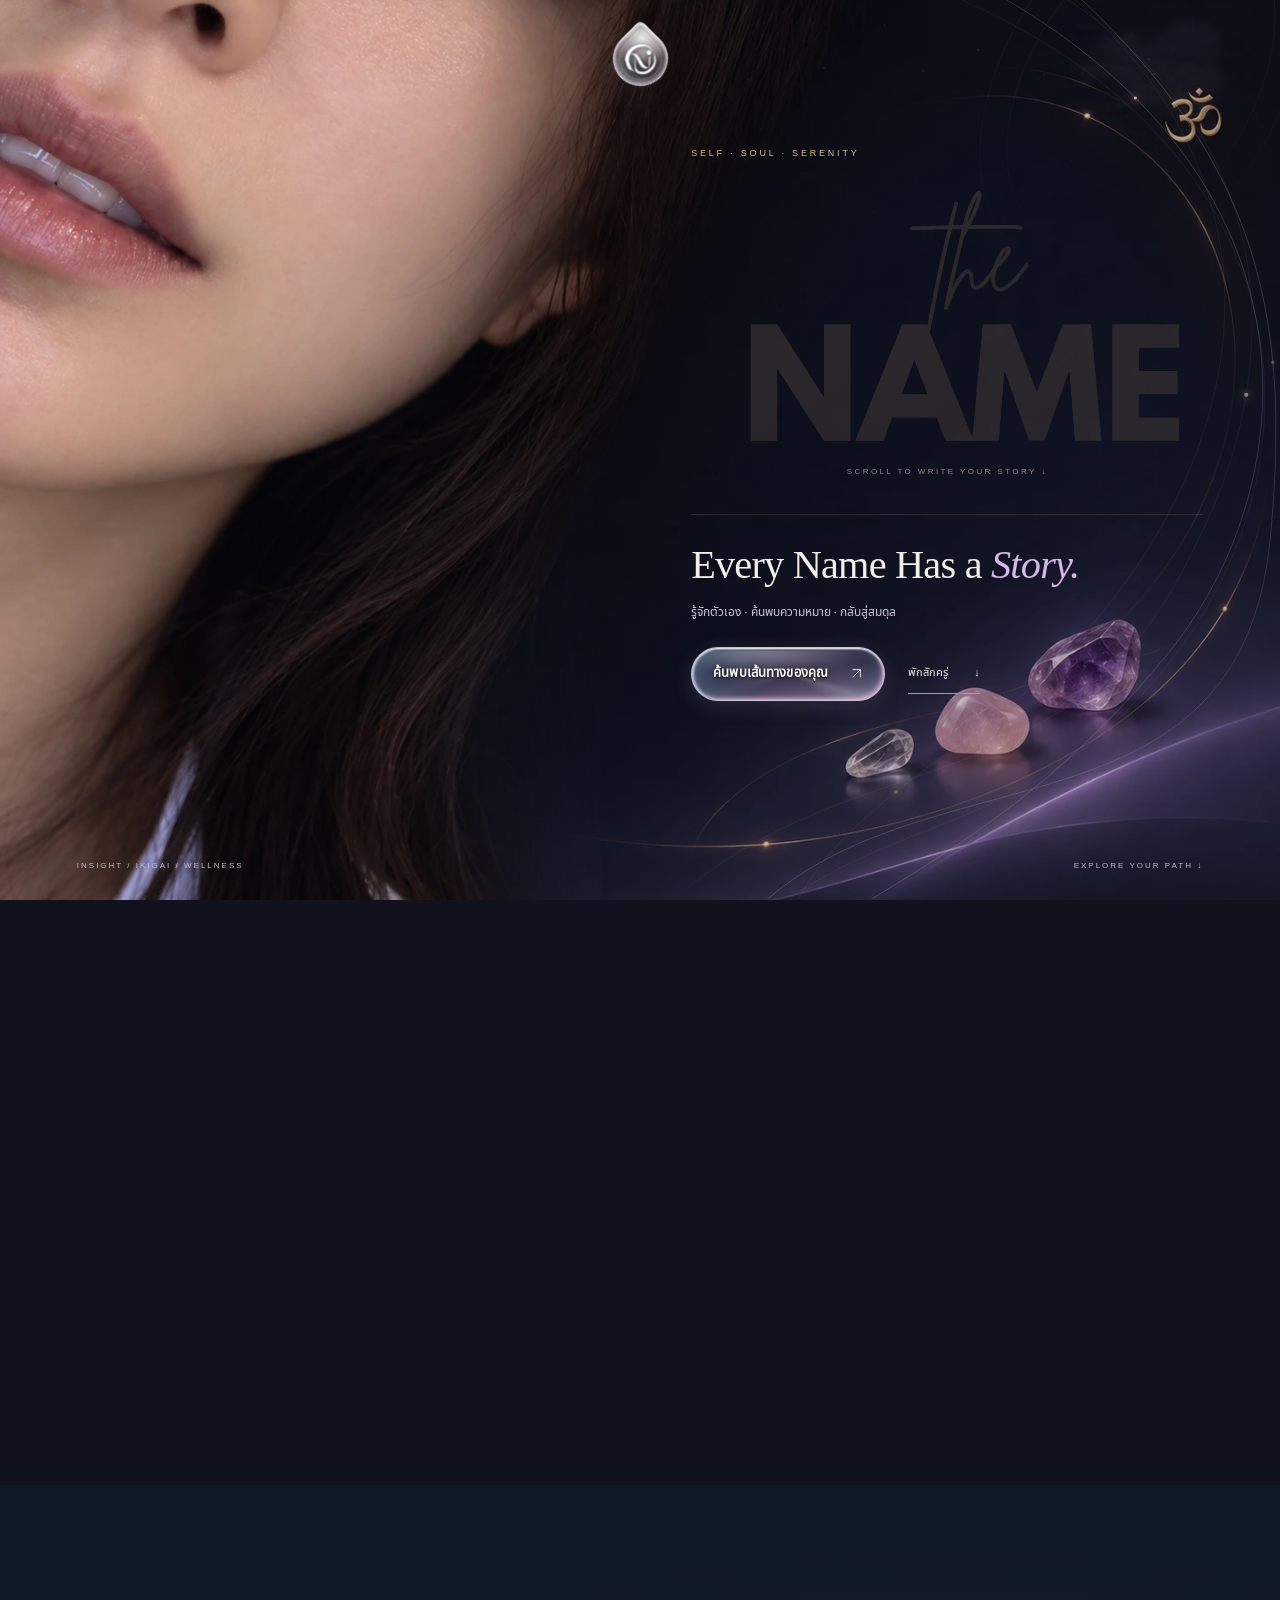
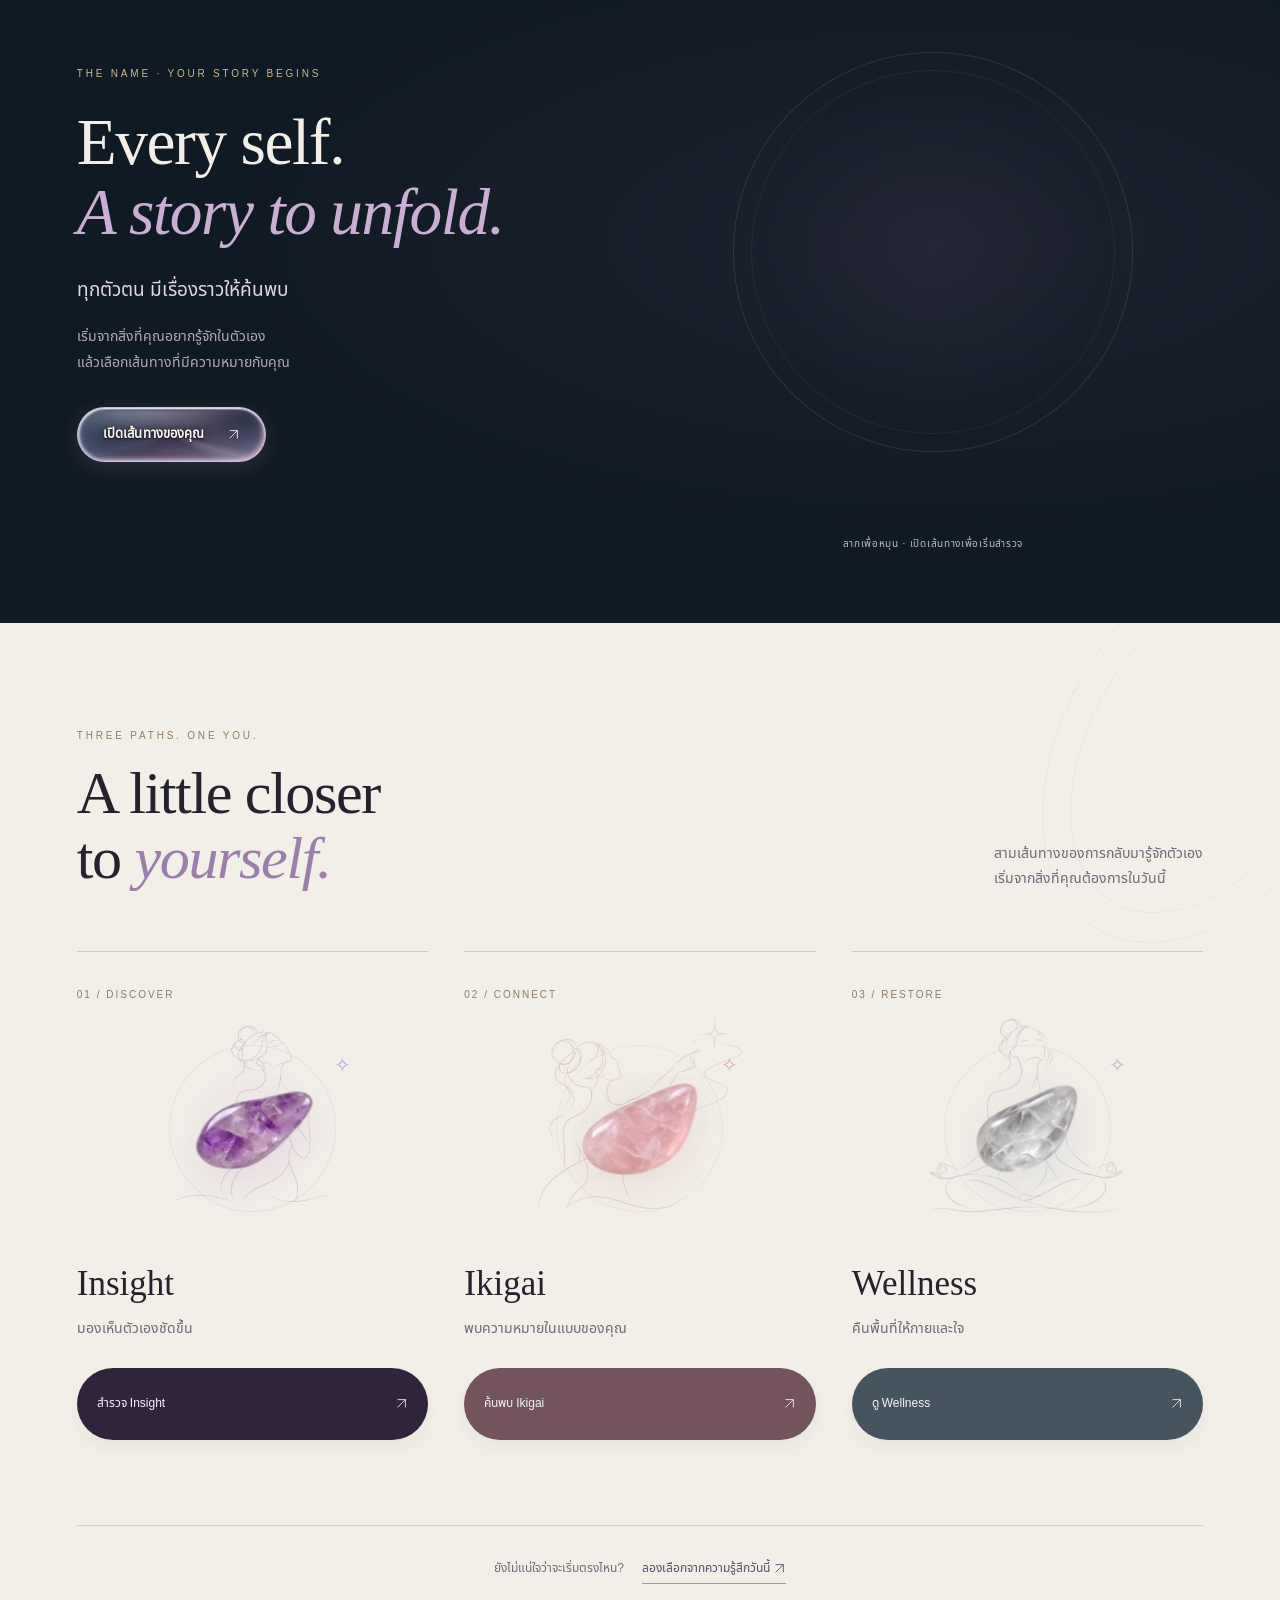
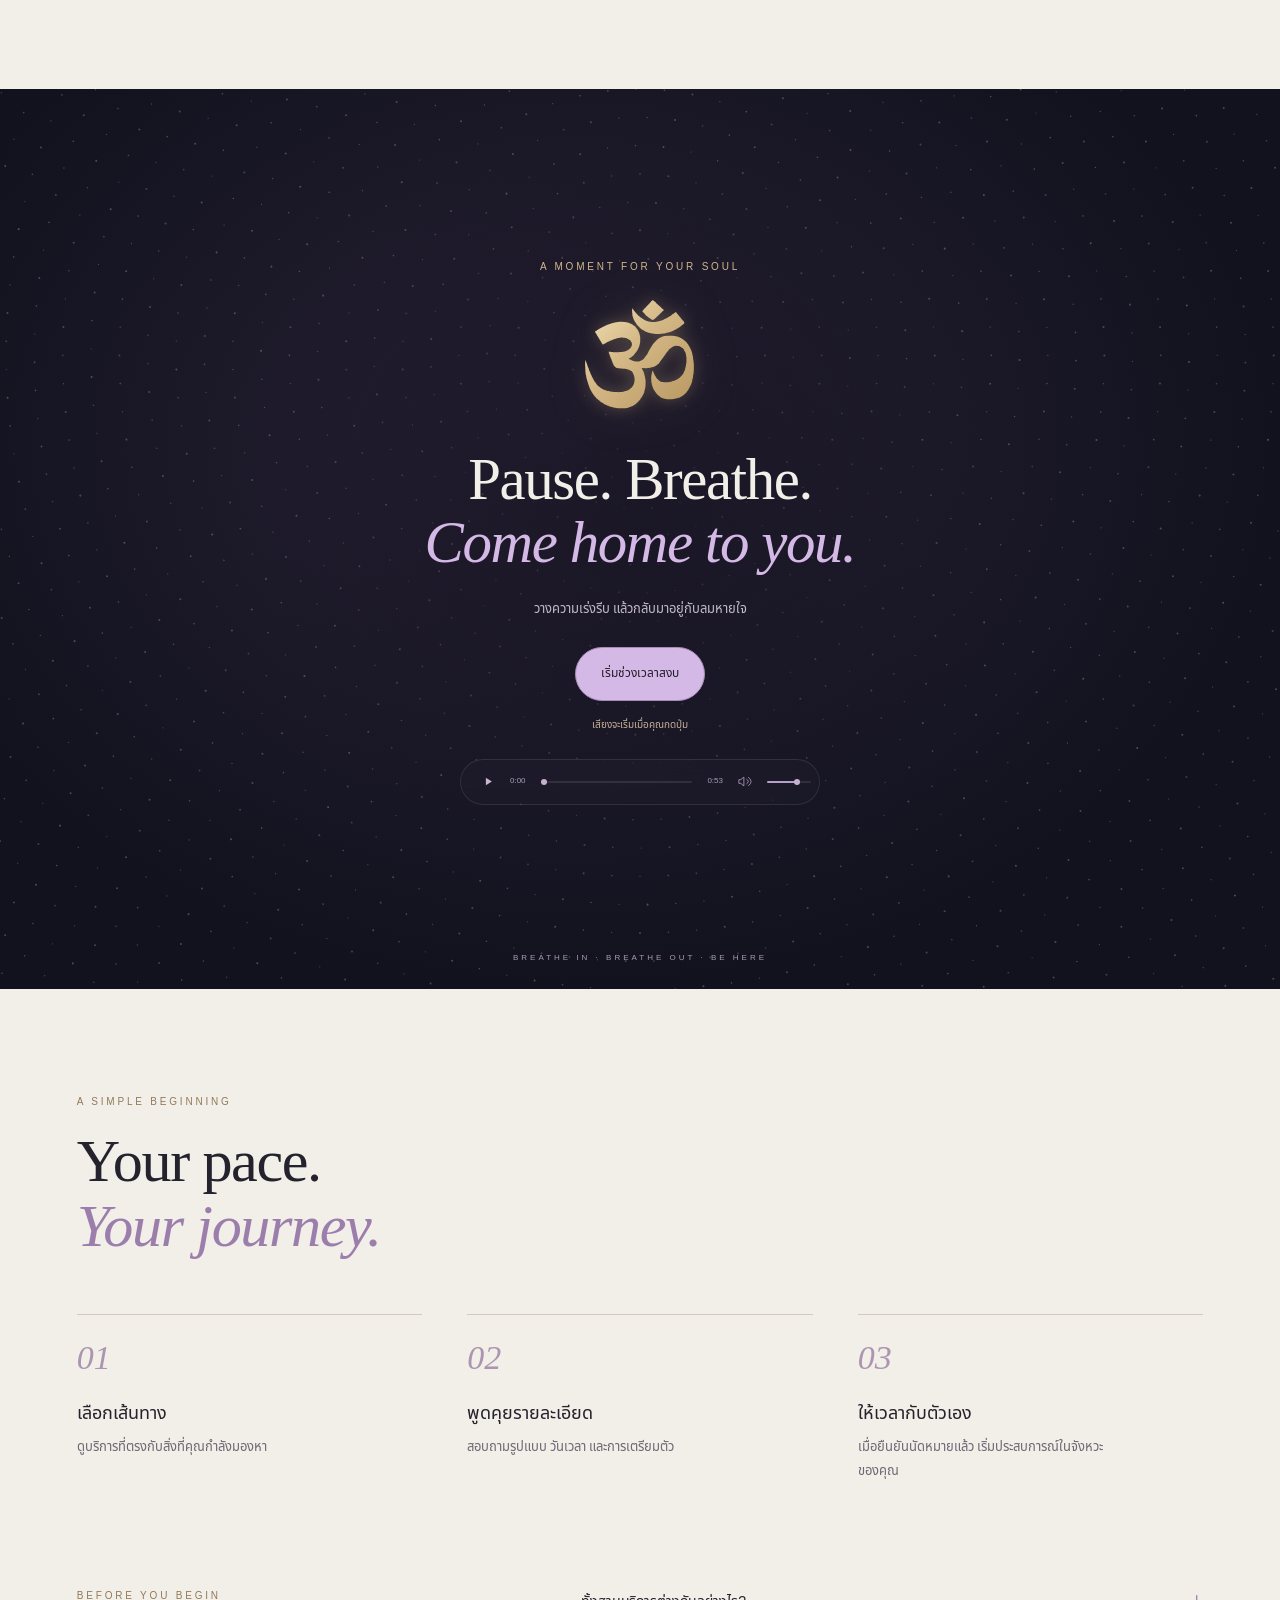
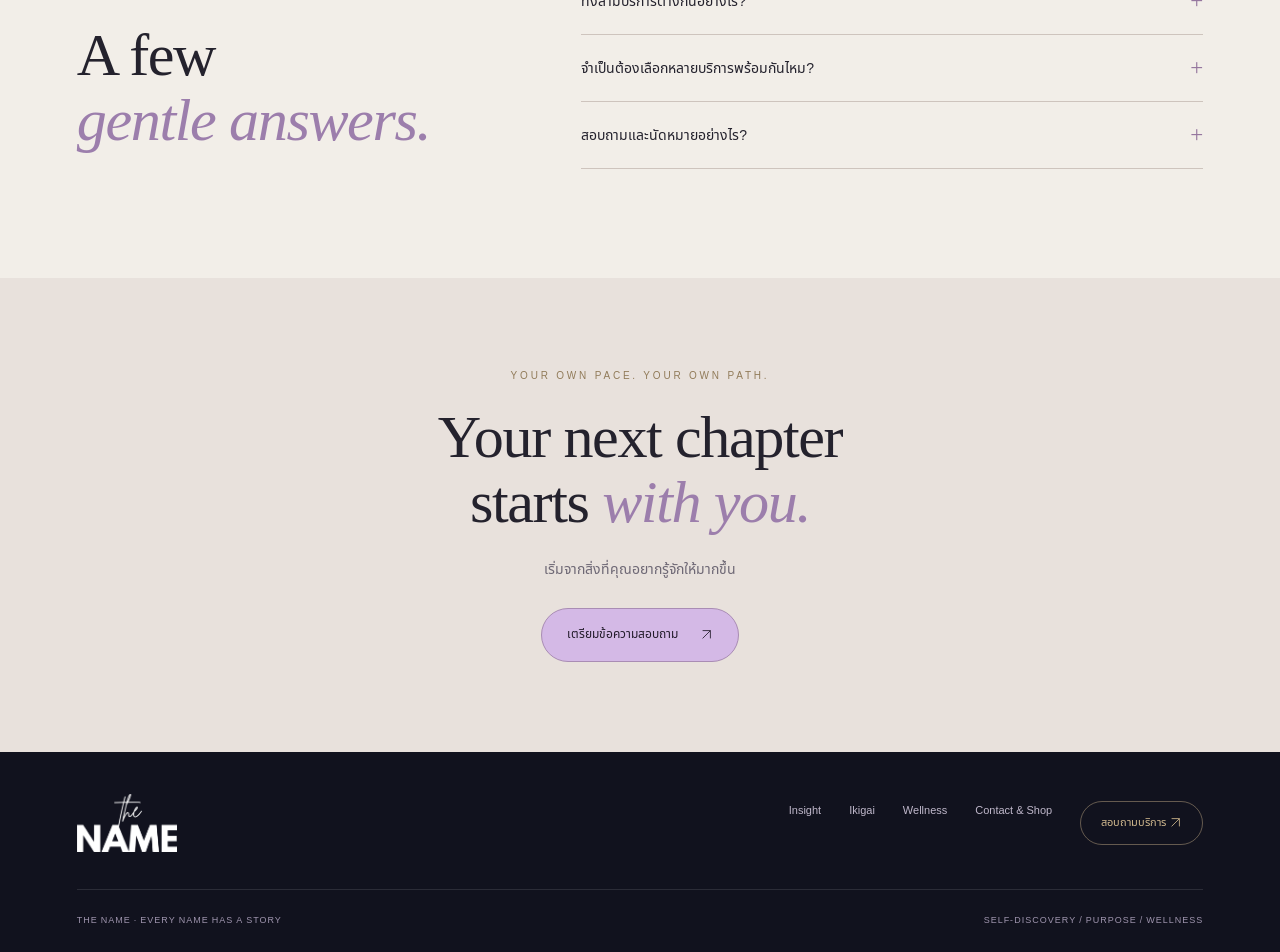
==== commit f4f7b60d: "Add files via upload" ====
--- a/index.html
+++ b/index.html
@@ -1,2 +1 @@
-<!doctype html><html lang="th"><head><meta charset="utf-8"><meta name="viewport" content="width=device-width,initial-scale=1"><title>THE NAME — Motion Elements</title><link rel="stylesheet" href="assets/components.css"></head><body><header><img src="assets/the-name-signature.svg" alt="THE NAME"><span>GEM & STONE · MOTION ELEMENTS</span></header><section class="intro"><span class="label">NATURAL FORMS / QUIET ENERGY</span><h1>Small details.<br><em>A deeper feeling.</em></h1><p>ชุดองค์ประกอบสำหรับ THE NAME</p></section><section class="stones"><article><img src="assets/amethyst.png" alt="Amethyst ไดคัต"><h3>Amethyst</h3><p>INSIGHT</p></article><article><img src="assets/rose-quartz.png" alt="Rose Quartz ไดคัต"><h3>Rose Quartz</h3><p>IKIGAI</p></article><article><img src="assets/clear-quartz.png" alt="Clear Quartz ไดคัต"><h3>Clear Quartz</h3><p>WELLNESS</p></article></section><section class="ritual"><div class="symbol"><canvas id="om-dots" aria-label="วงจุดไล่เฉด ยุบและขยายตามจังหวะหายใจ"></canvas><img src="assets/om-symbol.svg" alt="โอม"><span class="spark" aria-hidden="true">✧</span></div><div class="copy"><span class="label">A MOMENT FOR YOUR SOUL</span><h2>Pause. Breathe.<br><em>Come home to you.</em></h2><p>วางความเร่งรีบ แล้วกลับมาอยู่กับลมหายใจ</p><button id="calm-toggle" aria-pressed="false">เริ่มช่วงเวลาสงบ</button><div id="calm-status" class="status" role="status">พร้อมเมื่อคุณพร้อม</div><audio class="audio" id="calm-audio" controls preload="metadata" src="assets/1107.mp3"></audio></div></section><section class="scroll-scene"><div class="sticky"><span class="label">EVERY NAME HAS A STORY</span><svg class="signature" xmlns="http://www.w3.org/2000/svg" viewBox="0 0 900 240" role="img" aria-label="THE NAME handwritten signature"><g fill="none" stroke="#cfb78d" stroke-width="3" stroke-linecap="round" stroke-linejoin="round"><path pathLength="1" d="M45 75 C95 25 175 30 220 48 M140 43 C130 89 106 163 85 186 C69 201 69 179 84 163 M158 132 C189 89 210 56 214 52 C208 86 183 152 183 157 C208 119 233 107 230 133 C226 156 235 160 254 139 C281 113 277 105 263 118 C240 144 258 168 287 140"/><path pathLength="1" d="M345 165 C360 142 390 53 383 48 C374 43 359 65 365 83 C385 118 397 155 412 161 C429 153 458 65 467 47 M451 141 C472 105 496 115 482 140 C468 169 452 164 456 145 C465 121 483 113 489 117 C477 145 486 160 505 142 C522 122 534 115 535 127 L526 157 C545 122 564 112 565 126 L557 155 C579 122 595 115 593 133 C589 155 600 155 614 141 C643 111 640 104 626 118 C601 144 615 163 646 141"/><path pathLength="1" d="M75 205 C252 177 438 197 633 177 C706 170 760 148 803 119 C821 108 811 134 795 148 M324 186 C382 186 449 180 501 170"/></g></svg>
-<p class="signature-note">เลื่อนต่อเพื่อเขียนลายเซ็น · เลื่อนย้อนเพื่อลายเส้นย้อนกลับ</p></div></section><p class="reference">องค์ประกอบหินสำหรับหน้าบริการประมาณ 10% · Home จัดวางได้อิสระตามดีไซน์</p><footer><span>THE NAME / COMPONENT STUDY</span><span>GOLD · LAVENDER · MIDNIGHT</span></footer><script src="assets/components.js"></script></body></html>+<!doctype html><html lang="th"><head><meta charset="utf-8"><meta name="viewport" content="width=device-width,initial-scale=1"><meta name="theme-color" content="#11121e"><title>THE NAME — Every Name Has a Story</title><meta name="description" content="ค้นพบเส้นทางของคุณผ่าน Insight, Ikigai และ Wellness พร้อมช่วงเวลาสงบสำหรับกายและใจ"><link rel="icon" type="image/svg+xml" href="assets/brand-favicon.svg?v=7"><link rel="alternate icon" href="favicon.ico?v=7"><link rel="apple-touch-icon" href="assets/apple-touch-icon.png"><link rel="preload" href="assets/noto-sans-thai.ttf" as="font" type="font/ttf" crossorigin><link rel="stylesheet" href="assets/style-index.css"><script defer src="assets/config.js"></script><script defer src="assets/site.js"></script><script defer src="assets/interaction-v5.js"></script><script defer src="assets/refinement-v6.js"></script><script defer src="assets/header-v8.js"></script><script defer src="assets/experience-v10.js?v=17"></script><script defer src="assets/crystal-v11.js"></script><script type="module" src="assets/gateway-v14.js?v=16"></script><script defer src="assets/translations-v14.js"></script><script defer src="assets/i18n-v14.js?v=19"></script><script defer src="assets/refinement-v15.js"></script><script defer src="assets/responsive-v17.js"></script></head><body class="home-v2"><a class="skip" href="#main">ข้ามไปเนื้อหา</a><header class="site-header" id="glass-navigation" inert><a class="brand" href="index.html" aria-label="THE NAME หน้าแรก"><img src="assets/brand-logo-original.png" alt="THE NAME"></a><div class="glass-menu-panel" id="glass-pages"><nav class="nav-links" id="main-menu" aria-label="เมนูหลัก"><a href="index.html" aria-current="page">Home</a><a href="insight.html">Insight</a><a href="ikigai.html">Ikigai</a><a href="wellness.html">Wellness</a><a href="contact-shop.html">Contact &amp; Shop</a></nav><div class="header-tools"><nav class="language-switch" aria-label="Language"><a href="index.html?lang=th" data-language="th" lang="th" aria-current="true">TH</a><a href="en/index.html?lang=en" data-language="en" lang="en">EN</a></nav><a href="contact-shop.html">Contact &amp; Shop</a><button class="header-action" data-enquire="เลือกบริการ">สอบถามบริการ <svg class="arrow-icon" viewBox="0 0 20 20" fill="none" stroke="currentColor" stroke-width="1.3" aria-hidden="true"><path d="M4 16 16 4M4 4h12v12"/></svg></button></div></div><button class="glass-page-toggle" aria-expanded="false" aria-controls="glass-pages" data-cursor="เลือกหน้า"><span class="glass-current">Home</span><svg viewBox="0 0 16 16" aria-hidden="true"><path d="m4 6 4 4 4-4"/></svg></button></header><button class="glass-drop" aria-label="เปิดเมนู THE NAME" aria-expanded="false" aria-controls="glass-navigation"><span class="drop-surface"><img src="assets/brand-mark-source.png" alt=""></span></button><noscript><p class="no-script">เปิด JavaScript เพื่อใช้งานเสียง แอนิเมชัน และเตรียมข้อความสอบถาม</p></noscript><main id="main"><section class="hero-scroll-scene" aria-label="THE NAME — เขียนเรื่องราวของคุณด้วยการเลื่อนหน้า"><div class="hero night hero-v2"><div class="hero-bg" aria-hidden="true"></div><div class="hero-face" role="img" aria-label="ภาพใบหน้าต้นฉบับของ THE NAME"></div><div class="cosmic-accent hero-cosmos" aria-hidden="true"><div class="cosmic-nebula"></div><svg class="astronomy-lines" viewBox="0 0 500 500" fill="none" aria-hidden="true"><ellipse cx="280" cy="240" rx="160" ry="245" transform="rotate(32 280 240)"/><ellipse cx="280" cy="240" rx="130" ry="210" transform="rotate(32 280 240)"/><path d="M365 55v18m-9-9h18"/><circle cx="172" cy="367" r="3"/></svg><div class="star-field"><i style="--sx:62%;--sy:52%;--star-alpha:0.49"></i><i style="--sx:85%;--sy:37%;--star-alpha:0.42"></i><i style="--sx:45%;--sy:16%;--star-alpha:0.54"></i><i style="--sx:77%;--sy:24%;--star-alpha:0.44"></i><i style="--sx:57%;--sy:24%;--star-alpha:0.29"></i><i style="--sx:28%;--sy:8%;--star-alpha:0.41"></i><i style="--sx:46%;--sy:11%;--star-alpha:0.31"></i><i style="--sx:64%;--sy:24%;--star-alpha:0.51"></i><i style="--sx:11%;--sy:85%;--star-alpha:0.47"></i><i style="--sx:30%;--sy:29%;--star-alpha:0.35"></i><i style="--sx:64%;--sy:80%;--star-alpha:0.42"></i><i style="--sx:30%;--sy:43%;--star-alpha:0.48"></i><i style="--sx:26%;--sy:69%;--star-alpha:0.45"></i><i style="--sx:74%;--sy:22%;--star-alpha:0.52"></i><i style="--sx:67%;--sy:60%;--star-alpha:0.47"></i><i style="--sx:76%;--sy:19%;--star-alpha:0.37"></i><i style="--sx:17%;--sy:22%;--star-alpha:0.48"></i><i style="--sx:35%;--sy:23%;--star-alpha:0.26"></i><i style="--sx:10%;--sy:30%;--star-alpha:0.22"></i><i style="--sx:72%;--sy:38%;--star-alpha:0.52"></i></div></div><h1 class="sr-only">THE NAME — Every Name Has a Story</h1><div class="hero-v2-content"><div class="signature-stage"><span class="eyebrow">SELF · SOUL · SERENITY</span><svg class="hero-logo" xmlns="http://www.w3.org/2000/svg" viewBox="-10 -10 566 338" role="img" aria-label="THE NAME ตามโลโก้ต้นฉบับ"><defs><mask id="original-logo-alpha" maskUnits="userSpaceOnUse" x="0" y="0" width="546" height="318" style="mask-type:alpha"><image href="[data-uri]" width="546" height="318"/></mask><linearGradient id="logo-gold" x1="0" y1="0" x2="1" y2="1"><stop stop-color="#ead8b3"/><stop offset=".5" stop-color="#ccb085"/><stop offset="1" stop-color="#b79a72"/></linearGradient></defs><g mask="url(#original-logo-alpha)"><rect width="546" height="318" fill="url(#logo-gold)" opacity=".15"/><g class="ink-group" fill="none" stroke="url(#logo-gold)" stroke-linecap="round" stroke-linejoin="round"><path class="logo-ink" data-start="0.03" data-duration="0.24" pathLength="1" d="M263 18 C255 39 243 89 231 137 L224 170 M207 45 L345 45" stroke-width="12"/><path class="logo-ink" data-start="0.18" data-duration="0.28" pathLength="1" d="M229 144 C248 110 259 79 278 6 C287 -10 284 20 266 53 L245 147 C267 108 278 100 279 126 C286 150 298 134 309 113 C337 77 324 64 311 90 C288 135 317 145 351 94" stroke-width="14"/><path class="logo-ink" data-start="0.35" data-duration="0.18" pathLength="1" d="M17 301 V189 L111 300 V189" stroke-width="45"/><path class="logo-ink" data-start="0.48" data-duration="0.16" pathLength="1" d="M150 301 L209 188 L267 301 M171 268 H246" stroke-width="45"/><path class="logo-ink" data-start="0.6" data-duration="0.18" pathLength="1" d="M301 301 L308 189 L359 300 L405 189 L423 301" stroke-width="43"/><path class="logo-ink" data-start="0.73" data-duration="0.17" pathLength="1" d="M530 189 H477 V300 H530 M477 244 H524" stroke-width="43"/></g><rect class="logo-finish" width="546" height="318" fill="url(#logo-gold)" opacity="0"/></g></svg><span class="signature-instruction">SCROLL TO WRITE YOUR STORY ↓</span></div><div class="hero-message"><h2>Every Name<br> Has a <em>Story.</em></h2><p class="hero-tagline">รู้จักตัวเอง · ค้นพบความหมาย · กลับสู่สมดุล</p><div class="hero-actions"><a class="btn crystal-hero-btn" href="#your-story">ค้นพบเส้นทางของคุณ <svg class="arrow-icon" viewBox="0 0 20 20" fill="none" stroke="currentColor" stroke-width="1.3" aria-hidden="true"><path d="M4 16 16 4M4 4h12v12"/></svg></a><a class="text-link" href="#pause">พักสักครู่ <span>↓</span></a></div></div></div><div class="hero-foot"><span>INSIGHT / IKIGAI / WELLNESS</span><a href="#pathways">EXPLORE YOUR PATH ↓</a></div></div></section><section class="card-gateway night" id="your-story"><div class="wrap card-gateway-layout"><div class="card-gateway-copy"><span class="eyebrow">THE NAME · YOUR STORY BEGINS</span><h2>Every self.<br><em>A story to unfold.</em></h2><p>ทุกตัวตน มีเรื่องราวให้ค้นพบ</p><p class="card-gateway-note">เริ่มจากสิ่งที่คุณอยากรู้จักในตัวเอง<br>แล้วเลือกเส้นทางที่มีความหมายกับคุณ</p><a class="btn crystal-hero-btn card-open" href="#pathways">เปิดเส้นทางของคุณ <svg class="arrow-icon" viewBox="0 0 20 20" fill="none" stroke="currentColor" stroke-width="1.3" aria-hidden="true"><path d="M4 16 16 4M4 4h12v12"/></svg></a></div><div class="card-gateway-art"><div class="card-halo" aria-hidden="true"></div><div class="card-viewer" tabindex="0" role="img" aria-label="การ์ดสามมิติของ THE NAME ลากหรือใช้ปุ่มลูกศรเพื่อหมุน"><img class="card-poster" src="assets/card-front-v4.png" alt="การ์ดสีน้ำเงินขอบทองของ THE NAME"><canvas class="card-canvas" aria-hidden="true"></canvas></div><p class="card-instruction">ลากเพื่อหมุน · เปิดเส้นทางเพื่อเริ่มสำรวจ</p></div></div></section><section class="section pathways-v2" id="pathways"><div class="cosmic-accent pathways-cosmos" aria-hidden="true"><svg class="astronomy-lines" viewBox="0 0 500 500" fill="none" aria-hidden="true"><ellipse cx="280" cy="240" rx="160" ry="245" transform="rotate(32 280 240)"/><ellipse cx="280" cy="240" rx="130" ry="210" transform="rotate(32 280 240)"/><path d="M365 55v18m-9-9h18"/><circle cx="172" cy="367" r="3"/></svg><div class="star-field"><i style="--sx:62%;--sy:52%;--star-alpha:0.49"></i><i style="--sx:85%;--sy:37%;--star-alpha:0.42"></i><i style="--sx:45%;--sy:16%;--star-alpha:0.54"></i><i style="--sx:77%;--sy:24%;--star-alpha:0.44"></i><i style="--sx:57%;--sy:24%;--star-alpha:0.29"></i><i style="--sx:28%;--sy:8%;--star-alpha:0.41"></i><i style="--sx:46%;--sy:11%;--star-alpha:0.31"></i><i style="--sx:64%;--sy:24%;--star-alpha:0.51"></i><i style="--sx:11%;--sy:85%;--star-alpha:0.47"></i><i style="--sx:30%;--sy:29%;--star-alpha:0.35"></i><i style="--sx:64%;--sy:80%;--star-alpha:0.42"></i><i style="--sx:30%;--sy:43%;--star-alpha:0.48"></i><i style="--sx:26%;--sy:69%;--star-alpha:0.45"></i><i style="--sx:74%;--sy:22%;--star-alpha:0.52"></i><i style="--sx:67%;--sy:60%;--star-alpha:0.47"></i><i style="--sx:76%;--sy:19%;--star-alpha:0.37"></i><i style="--sx:17%;--sy:22%;--star-alpha:0.48"></i><i style="--sx:35%;--sy:23%;--star-alpha:0.26"></i><i style="--sx:10%;--sy:30%;--star-alpha:0.22"></i><i style="--sx:72%;--sy:38%;--star-alpha:0.52"></i></div></div><div class="wrap"><div class="intro-head"><div><span class="eyebrow">THREE PATHS. ONE YOU.</span><h2>A little closer<br>to <em>yourself.</em></h2></div><p>สามเส้นทางของการกลับมารู้จักตัวเอง<br>เริ่มจากสิ่งที่คุณต้องการในวันนี้</p></div><div class="path-grid"><a class="path-card" href="insight.html"><span class="path-number">01 / DISCOVER</span><div class="stone-stage"><img class="path-line-figure" src="assets/path-original-1.svg" alt="" aria-hidden="true" loading="lazy"><img class="floating-stone" src="assets/amethyst.webp" alt="amethyst" width="190" height="165" loading="lazy"></div><h3>Insight</h3><p>มองเห็นตัวเองชัดขึ้น</p><div class="path-bottom path-cta"><span>สำรวจ Insight</span><span aria-hidden="true"><svg class="arrow-icon" viewBox="0 0 20 20" fill="none" stroke="currentColor" stroke-width="1.3" aria-hidden="true"><path d="M4 16 16 4M4 4h12v12"/></svg></span></div></a><a class="path-card" href="ikigai.html"><span class="path-number">02 / CONNECT</span><div class="stone-stage"><img class="path-line-figure" src="assets/path-original-2.svg" alt="" aria-hidden="true" loading="lazy"><img class="floating-stone" src="assets/rose-quartz.webp" alt="rose quartz" width="190" height="165" loading="lazy"></div><h3>Ikigai</h3><p>พบความหมายในแบบของคุณ</p><div class="path-bottom path-cta"><span>ค้นพบ Ikigai</span><span aria-hidden="true"><svg class="arrow-icon" viewBox="0 0 20 20" fill="none" stroke="currentColor" stroke-width="1.3" aria-hidden="true"><path d="M4 16 16 4M4 4h12v12"/></svg></span></div></a><a class="path-card" href="wellness.html"><span class="path-number">03 / RESTORE</span><div class="stone-stage"><img class="path-line-figure" src="assets/path-original-3.svg" alt="" aria-hidden="true" loading="lazy"><img class="floating-stone" src="assets/clear-quartz.webp" alt="clear quartz" width="190" height="165" loading="lazy"></div><h3>Wellness</h3><p>คืนพื้นที่ให้กายและใจ</p><div class="path-bottom path-cta"><span>ดู Wellness</span><span aria-hidden="true"><svg class="arrow-icon" viewBox="0 0 20 20" fill="none" stroke="currentColor" stroke-width="1.3" aria-hidden="true"><path d="M4 16 16 4M4 4h12v12"/></svg></span></div></a></div><div class="choose-note"><span>ยังไม่แน่ใจว่าจะเริ่มตรงไหน?</span><button id="open-path">ลองเลือกจากความรู้สึกวันนี้ <svg class="arrow-icon" viewBox="0 0 20 20" fill="none" stroke="currentColor" stroke-width="1.3" aria-hidden="true"><path d="M4 16 16 4M4 4h12v12"/></svg></button></div></div></section><section class="ritual night ritual-fullscreen" id="pause"><canvas id="om-dots" aria-label="จุดไล่เฉดสีเต็มหน้าจอ ยุบและขยายรอบโอมเมื่อเริ่มช่วงเวลาสงบ"></canvas><div class="ritual-vignette" aria-hidden="true"></div><div class="ritual-centered"><span class="eyebrow">A MOMENT FOR YOUR SOUL</span><img class="om-center" src="assets/om-symbol.svg" alt="โอม" width="135" height="135" loading="lazy"><h2>Pause. Breathe.<br><em>Come home to you.</em></h2><p>วางความเร่งรีบ แล้วกลับมาอยู่กับลมหายใจ</p><button class="btn" id="calm-toggle" aria-pressed="false">เริ่มช่วงเวลาสงบ</button><p id="calm-status" class="status" role="status">เสียงจะเริ่มเมื่อคุณกดปุ่ม</p><div class="music-shell"><audio id="calm-audio" preload="metadata" controls loop src="assets/1107.mp3"></audio><div class="music-panel" id="music-panel" hidden><div class="music-top"><button class="music-play" type="button" aria-label="เล่นเสียงโอม" aria-pressed="false"><svg class="play-glyph" viewBox="0 0 24 24" aria-hidden="true"><path d="m9 5 11 7-11 7Z"/></svg><svg class="pause-glyph" viewBox="0 0 24 24" aria-hidden="true"><path d="M8 5v14M16 5v14"/></svg></button><div class="music-title"><span>A MOMENT OF STILLNESS</span><strong>Om · Return to yourself</strong></div><span class="music-loop" aria-label="เล่นวนต่อเนื่อง"><svg viewBox="0 0 24 24" aria-hidden="true"><path d="M19 8H7a4 4 0 0 0-4 4M16 5l3 3-3 3M5 16h12a4 4 0 0 0 4-4M8 13l-3 3 3 3"/></svg>LOOP</span></div><div class="music-timeline"><span id="music-current">0:00</span><input id="music-seek" type="range" min="0" max="1" step="0.1" value="0" aria-label="ตำแหน่งการเล่นเสียงโอม"><span id="music-duration">--:--</span></div><div class="music-bottom"><span class="music-wave" aria-hidden="true"><i></i><i></i><i></i><i></i><i></i></span><span class="music-state">พร้อมเมื่อคุณพร้อม</span><button class="music-mute" type="button" aria-label="ปิดเสียง" aria-pressed="false"><svg viewBox="0 0 24 24" aria-hidden="true"><path d="M11 5 6 9H3v6h3l5 4ZM15 8q6 4 0 8M18 5q9 7 0 14"/></svg></button><input id="music-volume" type="range" min="0" max="1" step="0.01" value="0.7" aria-label="ระดับเสียงโอม"></div></div></div></div><span class="ritual-bottom" aria-hidden="true">BREATHE IN · BREATHE OUT · BE HERE</span></section><section class="section"><div class="wrap"><span class="eyebrow">A SIMPLE BEGINNING</span><h2 style="margin-top:20px">Your pace.<br><em>Your journey.</em></h2><div class="steps-grid"><article class="step"><span class="step-num">01</span><h3>เลือกเส้นทาง</h3><p>ดูบริการที่ตรงกับสิ่งที่คุณกำลังมองหา</p></article><article class="step"><span class="step-num">02</span><h3>พูดคุยรายละเอียด</h3><p>สอบถามรูปแบบ วันเวลา และการเตรียมตัว</p></article><article class="step"><span class="step-num">03</span><h3>ให้เวลากับตัวเอง</h3><p>เมื่อยืนยันนัดหมายแล้ว เริ่มประสบการณ์ในจังหวะของคุณ</p></article></div></div></section><section class="section" style="padding-top:0"><div class="wrap faq-grid"><div><span class="eyebrow">BEFORE YOU BEGIN</span><h2>A few<br><em>gentle answers.</em></h2></div><div class="faq-list"><details><summary>ทั้งสามบริการต่างกันอย่างไร?</summary><p>Insight เน้นสำรวจตัวตนและแนวทางชีวิต Ikigai เน้นค้นหาความหมายและจุดเชื่อมโยงของสิ่งที่รัก ส่วน Wellness ให้พื้นที่กับการดูแลกายและใจ</p></details><details><summary>จำเป็นต้องเลือกหลายบริการพร้อมกันไหม?</summary><p>เริ่มจากดูรายละเอียดของบริการที่คุณสนใจ แล้วสอบถาม THE NAME เพื่อเลือกรูปแบบที่เหมาะกับคุณก่อนจอง</p></details><details><summary>สอบถามและนัดหมายอย่างไร?</summary><p>กด “สอบถามบริการ” เพื่อเตรียมข้อความ ระบุบริการและคำถามที่ต้องการ แล้วส่งให้ THE NAME ผ่านช่องทางติดต่อที่คุณใช้อยู่ การเตรียมข้อความยังไม่ใช่การยืนยันนัดหมาย</p></details></div></div></section><section class="closing"><span class="eyebrow">YOUR OWN PACE. YOUR OWN PATH.</span><h2>Your next chapter<br>starts <em>with you.</em></h2><p>เริ่มจากสิ่งที่คุณอยากรู้จักให้มากขึ้น</p><button class="btn" data-enquire="เลือกบริการ">เตรียมข้อความสอบถาม <svg class="arrow-icon" viewBox="0 0 20 20" fill="none" stroke="currentColor" stroke-width="1.3" aria-hidden="true"><path d="M4 16 16 4M4 4h12v12"/></svg></button></section></main><footer class="footer night"><div class="footer-main"><a href="index.html" aria-label="THE NAME หน้าแรก"><img src="assets/brand-logo-original.png" alt="THE NAME" loading="lazy"></a><nav aria-label="เมนูท้ายหน้า"><a href="insight.html">Insight</a><a href="ikigai.html">Ikigai</a><a href="wellness.html">Wellness</a><a href="contact-shop.html">Contact &amp; Shop</a><button class="header-action" data-enquire="เลือกบริการ">สอบถามบริการ <svg class="arrow-icon" viewBox="0 0 20 20" fill="none" stroke="currentColor" stroke-width="1.3" aria-hidden="true"><path d="M4 16 16 4M4 4h12v12"/></svg></button></nav></div><div class="footer-bottom"><span>THE NAME · EVERY NAME HAS A STORY</span><span>SELF-DISCOVERY / PURPOSE / WELLNESS</span></div></footer><dialog id="enquiry-dialog" aria-labelledby="enquiry-title"><div class="dialog-top"><h2 id="enquiry-title">Begin your journey.</h2><button class="dialog-close" aria-label="ปิดหน้าต่าง" data-close>×</button></div><p class="dialog-description">เลือกบริการแล้วคัดลอกข้อความสำหรับสอบถาม THE NAME<br>ข้อความนี้ยังไม่ใช่การยืนยันการจอง</p><form id="enquiry-form"><label for="enquiry-service">บริการที่สนใจ</label><select id="enquiry-service"><option>เลือกบริการ</option><option>Insight</option><option>Full Life Map</option><option>Ikigai</option><option>Wellness</option><option>Signature Facial Ritual</option><option>Signature Mantra Yoga</option><option>Signature Wellness Experience</option></select><label for="enquiry-name">ชื่อที่ต้องการให้เรียก (ไม่บังคับ)</label><input id="enquiry-name" autocomplete="given-name" maxlength="80" placeholder="ชื่อของคุณ"><label for="enquiry-note">สิ่งที่อยากสอบถาม (ไม่บังคับ)</label><textarea id="enquiry-note" maxlength="1000" placeholder="เช่น รายละเอียดบริการ วันว่าง หรือสถานที่ให้บริการ"></textarea><div class="form-actions"><button class="btn" type="submit">คัดลอกข้อความ <svg class="arrow-icon" viewBox="0 0 20 20" fill="none" stroke="currentColor" stroke-width="1.3" aria-hidden="true"><path d="M4 16 16 4M4 4h12v12"/></svg></button><a class="btn ghost" id="line-link" hidden target="_blank" rel="noopener">เปิด LINE</a></div><p class="dialog-status" id="enquiry-status" role="status"></p><textarea id="message-fallback" aria-label="ข้อความสอบถามสำหรับคัดลอก" readonly hidden></textarea></form></dialog><dialog id="path-dialog" aria-labelledby="path-title"><div class="dialog-top"><h2 id="path-title">Where to begin?</h2><button class="dialog-close" aria-label="ปิดหน้าต่าง" data-close>×</button></div><p class="dialog-description">วันนี้คุณอยากให้พื้นที่กับเรื่องไหนมากที่สุด?</p><div class="quiz-options"><button data-path="insight">อยากเข้าใจตัวเองมากขึ้น <svg class="arrow-icon" viewBox="0 0 20 20" fill="none" stroke="currentColor" stroke-width="1.3" aria-hidden="true"><path d="M4 16 16 4M4 4h12v12"/></svg></button><button data-path="ikigai">อยากค้นหาทิศทางและความหมาย <svg class="arrow-icon" viewBox="0 0 20 20" fill="none" stroke="currentColor" stroke-width="1.3" aria-hidden="true"><path d="M4 16 16 4M4 4h12v12"/></svg></button><button data-path="wellness">อยากพักและดูแลกายใจ <svg class="arrow-icon" viewBox="0 0 20 20" fill="none" stroke="currentColor" stroke-width="1.3" aria-hidden="true"><path d="M4 16 16 4M4 4h12v12"/></svg></button></div><div class="quiz-result" hidden aria-live="polite"></div></dialog></body></html>
--- a/assets/style-index.css
+++ b/assets/style-index.css
@@ -0,0 +1,219 @@
+/* assets/site.css */
+@font-face{font-family:Thai;src:url('noto-sans-thai.ttf') format('truetype');font-display:swap}:root{--night:#11121e;--night2:#1c192b;--cream:#f2eee8;--ink:#24222d;--muted:#6e6875;--gold:#cfb78d;--lilac:#d4b9e6;--line:#ffffff1c;--ease:cubic-bezier(.2,.7,.2,1)}*{box-sizing:border-box}html{scroll-behavior:smooth;scroll-padding-top:95px}body{margin:0;background:var(--cream);color:var(--ink);font:15px/1.8 Thai,Arial,sans-serif}button,input,textarea,select{font:inherit}button,a,input,select,textarea{-webkit-tap-highlight-color:transparent}a{color:inherit;text-decoration:none}button{cursor:pointer}button:focus-visible,a:focus-visible,input:focus-visible,textarea:focus-visible,select:focus-visible,summary:focus-visible{outline:2px solid #a57dbd;outline-offset:6px}::selection{background:#d4b9e6;color:#19131e}img{max-width:100%;display:block}button{color:inherit}h1,h2,h3,p{margin:0}h1,h2,h3{font-weight:400}h1,h2,.serif{font-family:Georgia,'Times New Roman',serif;font-weight:400;line-height:1.08}h1{font-size:clamp(58px,7.3vw,106px);letter-spacing:-3px}h2{font-size:clamp(38px,4.7vw,64px);letter-spacing:-1.4px}h3{font-size:24px;line-height:1.35}em{font-weight:400;color:#9c7eac}p{color:var(--muted)}.night{background:var(--night);color:var(--cream)}.night p{color:#c1bacb}.night em{color:var(--lilac)}.eyebrow{text-transform:uppercase;font:10px/1.5 Arial,sans-serif;letter-spacing:2.8px;color:#917b59;display:block}.night .eyebrow{color:var(--gold)}.wrap{width:min(1160px,88%);margin:auto}.section{padding:105px 0}.skip{position:fixed;left:16px;top:-80px;z-index:200;padding:12px 20px;background:var(--cream);color:var(--ink)}.skip:focus{top:12px}.site-header{height:88px;display:flex;align-items:center;justify-content:space-between;padding:0 5%;gap:30px;background:var(--night);color:var(--cream);position:relative;z-index:50;border-bottom:1px solid var(--line)}.brand{width:166px;flex-shrink:0}.brand img{width:100%;height:53px;object-fit:contain}.nav-links{display:flex;gap:30px;align-items:center}.nav-links>a{font:11px Arial,sans-serif;letter-spacing:.5px;color:#c8c0cf;padding:10px 0;position:relative}.nav-links>a[aria-current=page]{color:var(--lilac)}.nav-links>a[aria-current=page]:after{content:'';position:absolute;bottom:0;left:0;right:0;height:1px;background:var(--lilac)}.header-action{font-size:11px;border:1px solid #cfb78d70;background:transparent;color:var(--gold);border-radius:40px;padding:11px 20px}.menu-toggle{display:none;background:transparent;border:1px solid var(--line);padding:7px 12px;font-size:12px}.btn{display:inline-flex;align-items:center;justify-content:center;gap:22px;border:1px solid #a98cb4;border-radius:40px;padding:15px 25px;font-size:12px;background:var(--lilac);color:#231c2b;min-height:48px;transition:transform .3s var(--ease),background .3s}.btn:hover{transform:translateY(-3px);background:#e1cdec}.btn.ghost{background:transparent;color:inherit;border-color:#887f9270}.text-link{display:inline-flex;align-items:center;gap:26px;font-size:12px;padding:10px 0;border-bottom:1px solid #ad9e8e}.text-link:hover{color:#9067a3}.hero{position:relative;min-height:740px;isolation:isolate;display:flex;align-items:center;overflow:hidden}.hero-bg,.hero-face{position:absolute;inset:0;background-size:cover;background-position:center;z-index:-3}.hero-bg{background-image:url('hero-spirit.webp')}.hero-face{background-image:url('portrait-original.webp');clip-path:inset(0 53% 0 0);z-index:-2;mask-image:linear-gradient(to right,#000 36%,transparent 49%)}.hero-content{margin-left:53%;width:42%;padding:80px 0 130px;max-width:640px}.hero h1{margin:25px 0;font-size:clamp(58px,6.3vw,88px)}.hero h1 em{display:inline-block}.hero .hero-tagline{font-size:14px;color:#e0d9e3;margin:0 0 35px}.hero-actions{display:flex;gap:18px;align-items:center;flex-wrap:wrap}.hero-foot{position:absolute;bottom:30px;left:6%;right:6%;display:flex;justify-content:space-between;font:9px Arial,sans-serif;letter-spacing:2px;color:#c4b7cc}.intro-head{display:flex;align-items:flex-end;justify-content:space-between;gap:35px;margin-bottom:60px}.intro-head h2{margin-top:18px}.intro-head p{max-width:310px;font-size:14px}.path-grid{display:grid;grid-template-columns:repeat(3,1fr);gap:35px}.path-card{display:block;position:relative;border-top:1px solid #cfc7c3;padding:28px 0 10px}.path-number{font:10px Arial,sans-serif;color:#8e7a64;letter-spacing:2px}.stone-stage{height:185px;display:grid;place-items:center;margin:18px 0 25px;position:relative}.stone-stage:before{content:'';position:absolute;width:140px;height:140px;border-radius:50%;border:1px solid #c5b3ca55}.stone-stage img{width:190px;height:165px;object-fit:contain;z-index:1;transition:transform .7s var(--ease)}.path-card:hover .stone-stage img{transform:translateY(-10px) rotate(-4deg)}.path-card h3{font:35px Georgia,serif;margin-bottom:12px}.path-card p{font-size:14px;margin-bottom:20px}.path-bottom{display:flex;justify-content:space-between;align-items:center;font-size:11px}.path-bottom span:last-child{font-size:23px}.choose-note{display:flex;gap:18px;align-items:center;justify-content:center;border-top:1px solid #d6cec8;margin-top:65px;padding-top:28px;font-size:12px;color:#746b7a}.choose-note button{background:none;border:0;border-bottom:1px solid #a493ad;color:#5e496b;padding:4px 0;font-size:12px}.signature-scene{height:135vh;min-height:850px;position:relative;background:radial-gradient(ellipse at 50% 50%,#2b2239,#11121e 70%);color:var(--cream)}.signature-sticky{height:85vh;min-height:500px;position:sticky;top:0;display:flex;justify-content:center;align-items:center;flex-direction:column;overflow:hidden;padding:70px 5%}.signature{width:min(950px,95%);overflow:visible;margin:20px 0}.signature path{stroke-dasharray:1;stroke-dashoffset:1}.signature-copy{font-size:14px;color:#c6bdcd;text-align:center}.signature-hint{margin-top:35px;color:#a59aaf;font:9px Arial,sans-serif;letter-spacing:2px}.ritual{background:radial-gradient(ellipse at 15% 60%,#2c233b,#11121e 70%);color:var(--cream)}.ritual-inner{display:grid;grid-template-columns:1fr 1fr;gap:70px;align-items:center}.symbol{position:relative;aspect-ratio:1;width:min(100%,450px);margin:auto}.symbol canvas{width:100%;height:100%;display:block}.symbol>img{position:absolute;width:39%;height:39%;left:30.5%;top:30.5%}.spark{position:absolute;left:78%;top:16%;font-size:30px;color:var(--gold)}.ritual h2{margin:22px 0 28px}.ritual p{font-size:14px;margin-bottom:28px}.ritual .status{color:#c8b296;font-size:11px;min-height:25px;margin:15px 0 0}.audio-controls{max-width:320px;font-size:11px;color:#a99bb2;margin-top:12px}.audio-controls summary{cursor:pointer}.audio-controls audio{display:block;width:100%;height:32px;margin-top:14px}.steps-grid{display:grid;grid-template-columns:repeat(3,1fr);gap:45px;margin-top:55px}.step{border-top:1px solid #d2c9c1;padding-top:24px}.step-num{font:italic 34px Georgia,serif;color:#ab95b1;margin-bottom:25px;display:block}.step h3{font-size:18px;margin-bottom:10px}.step p{font-size:13px;max-width:250px}.faq-grid{display:grid;grid-template-columns:.8fr 1.2fr;gap:90px}.faq-grid h2{margin:20px 0}.faq-list details{border-bottom:1px solid #cec4bd;padding:20px 0}.faq-list details:first-child{padding-top:0}.faq-list summary{display:flex;justify-content:space-between;align-items:center;gap:25px;cursor:pointer;font-size:14px;list-style:none}.faq-list summary:after{content:'+';font:23px Georgia,serif;color:#95769e}.faq-list details[open] summary:after{content:'−'}.faq-list p{font-size:13px;padding-top:15px;max-width:500px}.closing{text-align:center;padding:90px 6%;background:#e8e1dc}.closing h2{margin:22px 0}.closing p{margin-bottom:26px;font-size:14px}.footer{padding:40px 6% 24px}.footer-main{display:flex;justify-content:space-between;gap:30px;align-items:center;padding-bottom:35px}.footer img{width:160px}.footer nav{display:flex;gap:28px;font-size:11px;color:#c0b8cb}.footer-bottom{display:flex;justify-content:space-between;gap:20px;flex-wrap:wrap;border-top:1px solid var(--line);padding-top:22px;font-size:9px;letter-spacing:1px;color:#9f95ae}.service-hero{padding:70px 0 85px;position:relative;overflow:hidden}.breadcrumb{font-size:11px;color:#aaa0b5;margin-bottom:55px}.breadcrumb a{color:#d4c8df}.service-hero-grid{display:grid;grid-template-columns:1.65fr .7fr;gap:70px;align-items:center}.service-hero h1{margin:24px 0 28px;font-size:clamp(58px,7vw,96px)}.service-hero p{font-size:16px;max-width:520px;margin-bottom:28px}.service-stone{position:relative}.service-stone img{width:245px;height:220px;object-fit:contain;margin:auto}.service-stone:before{content:'';width:240px;height:240px;border:1px solid #cfb78d35;border-radius:50%;position:absolute;left:50%;top:50%;transform:translate(-50%,-50%)}.service-stone .eyebrow{text-align:center;margin-top:30px;font-size:8px}.service-caption{display:flex;gap:28px;flex-wrap:wrap;margin-top:30px;color:#b5a9c2;font:10px Arial,sans-serif;letter-spacing:1px}.split{display:grid;grid-template-columns:1fr 1fr;gap:90px;align-items:start}.split h2{margin-top:20px}.split p{margin-bottom:22px;font-size:15px}.topics{display:grid;grid-template-columns:repeat(3,1fr);gap:35px;margin-top:60px}.topic{border-top:1px solid #d3c8c2;padding-top:25px}.topic .icon{color:#a98cb8;margin-bottom:22px;display:block;width:38px;height:38px}.topic h3{font-size:18px;margin-bottom:12px}.topic p{font-size:13px}.package-section{background:#e9e2df}.package{display:grid;grid-template-columns:1.1fr 1fr;gap:80px;align-items:center}.package h2{margin:20px 0 30px}.package p{font-size:14px}.package-details{border-left:1px solid #c9bbb9;padding:10px 0 10px 50px}.price{font:55px Georgia,serif;color:#4f3c58;margin:10px 0 25px}.price small{font:12px Thai,Arial,sans-serif;color:#7c6d81}.clean-list{list-style:none;padding:0;margin:25px 0}.clean-list li{font-size:13px;color:#6e6375;padding:10px 0;border-bottom:1px solid #cfc2c350}.small-note{font-size:11px!important;margin-top:16px;color:#867789!important}.atlas{display:grid;grid-template-columns:1fr .85fr;gap:85px;align-items:center;margin-top:55px}.ikigai-map{position:relative;width:min(100%,480px);aspect-ratio:1;margin:auto}.ikigai-map .ik-circle{position:absolute;width:58%;height:58%;border-radius:50%;border:1px solid #ac8fbc;display:flex;align-items:center;justify-content:center;background:#d9c4e12b;color:#5c436a;font:15px Georgia,serif;transition:background .4s,transform .4s;cursor:pointer}.ik-circle:nth-child(1){left:21%;top:0;align-items:flex-start;padding-top:35px}.ik-circle:nth-child(2){right:0;top:21%;justify-content:flex-end;padding-right:27px}.ik-circle:nth-child(3){left:21%;bottom:0;align-items:flex-end;padding-bottom:35px}.ik-circle:nth-child(4){left:0;top:21%;justify-content:flex-start;padding-left:30px}.ikigai-map .ik-circle[aria-pressed=true]{background:#c8add452;z-index:2;border-color:#88619e}.map-center{position:absolute;left:38%;top:42%;width:24%;text-align:center;font:italic 18px Georgia,serif;color:#6c4f7f;pointer-events:none;z-index:3}.atlas-detail .count{font:italic 40px Georgia,serif;color:#ad92ba}.atlas-detail h3{font:34px Georgia,serif;margin:15px 0 20px}.atlas-detail p{font-size:14px;min-height:85px}.atlas-detail .reflection{margin-top:24px;padding-top:20px;border-top:1px solid #c9bdcb;color:#5c496a;font-size:15px}.experience-tabs{display:flex;gap:14px;flex-wrap:wrap;margin:40px 0}.experience-tabs button{border:1px solid #b9a5be;background:transparent;border-radius:40px;padding:12px 22px;font-size:12px}.experience-tabs button[aria-selected=true]{background:#30243b;color:#f6eff9;border-color:#30243b}.experience-panel{display:grid;grid-template-columns:1fr 1fr;gap:80px}.experience-panel h3{font:42px Georgia,serif;margin-bottom:25px}.experience-panel p{font-size:14px}.experience-meta{display:flex;justify-content:space-between;gap:25px;border-top:1px solid #cdbfcf;padding-top:20px;margin-top:35px}.experience-meta strong{font:31px Georgia,serif;color:#614b6c}.experience-meta span{font-size:12px;color:#796e80;align-self:center}.experience-art{display:grid;place-items:center;min-height:300px;background:radial-gradient(ellipse,#ded4df,transparent 65%);position:relative}.ritual-line{width:190px;height:190px;border:1px solid #bda6c7;border-radius:50%;position:relative;display:grid;place-items:center;font:65px Georgia,serif;color:#9e80ae}.ritual-line:before{content:'';position:absolute;inset:18px;border:1px solid #c8b4cf;border-radius:50%}.ritual-line:after{content:'✧';position:absolute;right:-12px;top:5px;font:30px Georgia,serif;background:var(--cream);color:#9e80ae}.wellness-principles{display:grid;grid-template-columns:repeat(3,1fr);gap:35px;margin-top:45px}.wellness-principles h3{font:25px Georgia,serif;margin-bottom:14px}.wellness-principles p{font-size:13px}.other-paths{padding:70px 0;border-top:1px solid #d2c7bf}.other-links{display:flex;align-items:center;justify-content:space-between;gap:20px;flex-wrap:wrap}.other-links h3{font:28px Georgia,serif}.other-links nav{display:flex;gap:35px}.other-links a{font-size:13px;border-bottom:1px solid #b69ec1;padding:10px 0}dialog{border:0;border-radius:12px;background:var(--cream);color:var(--ink);width:min(560px,92%);max-height:90vh;padding:36px;box-shadow:0 30px 90px #0007}dialog::backdrop{background:#0e0b18b8;backdrop-filter:blur(8px)}.dialog-top{display:flex;justify-content:space-between;gap:20px;align-items:center;margin-bottom:24px}.dialog-top h2{font-size:32px}.dialog-close{width:40px;height:40px;border:1px solid #c4b9c8;background:transparent;border-radius:50%;font-size:25px}.dialog-description{font-size:13px;margin-bottom:25px}label{display:block;font-size:12px;margin:16px 0 6px}select,input,textarea{display:block;width:100%;padding:11px 13px;border:1px solid #c9bdcd;border-radius:5px;background:#fcf9f4;color:#33243d;font-size:14px}textarea{resize:vertical;min-height:115px}.form-actions{display:flex;gap:14px;flex-wrap:wrap;margin-top:25px}.dialog-status{min-height:25px;font-size:12px;margin-top:14px;color:#725581}.quiz-options{display:grid;gap:12px}.quiz-options button{background:transparent;border:1px solid #c9bdcd;border-radius:6px;padding:16px;text-align:left;font-size:14px}.quiz-options button:hover{background:#e3d7e8}.quiz-result{margin-top:25px;padding-top:20px;border-top:1px solid #c9bdcd}.quiz-result h3{font:30px Georgia,serif;margin-bottom:15px}.quiz-result p{font-size:13px;margin-bottom:18px}.no-script{padding:12px;background:#ece1c9;color:#4c3828;text-align:center;font-size:12px}[hidden]{display:none!important}@media(min-width:1600px){.hero{min-height:850px}.hero-content{margin-left:54%}.hero h1{font-size:100px}}@media(max-width:900px){.site-header{gap:20px;padding:0 5%}.nav-links{gap:22px}.brand{width:140px}.header-action{padding:10px 15px;font-size:10px}.hero{min-height:650px}.hero-content{margin-left:50%;width:46%}.hero h1{font-size:64px}.hero .hero-tagline{font-size:12px}.path-grid{gap:25px}.path-card h3{font-size:30px}.ritual-inner{gap:25px}.split,.faq-grid,.package{gap:50px}.service-hero-grid{gap:30px}.service-stone img{width:200px;height:180px}.service-stone:before{width:210px;height:210px}.atlas{gap:35px}.section{padding:80px 0}.intro-head{gap:25px}.experience-panel{gap:40px}}
+@media(max-width:650px){h1{font-size:61px;letter-spacing:-2px}h2{font-size:42px}.wrap{width:87%}.section{padding:65px 0}.site-header{height:73px;gap:14px}.brand{width:132px}.header-action{margin-left:auto;font-size:10px;padding:8px 12px;min-height:38px}.menu-toggle{display:block;min-height:38px}.nav-links{display:none;position:absolute;top:73px;left:0;right:0;background:#171521;padding:25px 7% 35px;border-bottom:1px solid var(--line);gap:15px;flex-direction:column;align-items:stretch}.nav-links.open{display:flex}.nav-links>a{padding:12px 0}.hero{min-height:810px;align-items:flex-end;display:block;padding-top:320px}.hero-bg{background-size:auto 560px;background-position:left top;background-repeat:no-repeat;background-color:#11121e}.hero-face{background-size:auto 560px;background-position:left top;background-repeat:no-repeat;clip-path:inset(0 0 32% 0);mask-image:linear-gradient(to bottom,#000 0%,#000 35%,transparent 68%)}.hero:after{content:'';position:absolute;inset:250px 0 0;background:linear-gradient(transparent,#11121e 48%);z-index:-1}.hero-content{width:87%;margin:0 auto;padding:95px 0 100px}.hero h1{font-size:66px;margin:22px 0}.hero .hero-tagline{font-size:12px;max-width:310px}.hero-actions{gap:10px}.hero .btn{font-size:11px;padding:13px 22px}.hero-foot{bottom:26px;font-size:8px;gap:20px;line-height:1.6}.hero-foot span:first-child{max-width:160px}.intro-head{display:block;margin-bottom:35px}.intro-head p{margin-top:25px;max-width:none;font-size:13px}.path-grid{grid-template-columns:1fr;gap:30px}.path-card{display:grid;grid-template-columns:120px 1fr;column-gap:22px;padding:24px 0}.path-number{grid-column:2;grid-row:1}.stone-stage{grid-column:1;grid-row:1/5;height:140px;margin:0}.stone-stage:before{width:105px;height:105px}.stone-stage img{width:125px;height:125px}.path-card h3{grid-column:2;font-size:30px;margin:8px 0}.path-card p{grid-column:2;font-size:12px;margin-bottom:12px}.path-bottom{grid-column:2;font-size:10px}.choose-note{margin-top:35px;flex-wrap:wrap;gap:10px;text-align:center}.signature-scene{height:110vh;min-height:650px}.signature-sticky{height:75vh;min-height:420px}.signature{width:130%;max-width:none}.signature-copy{font-size:12px;max-width:250px}.ritual-inner{grid-template-columns:1fr;gap:25px}.symbol{max-width:330px}.ritual-copy{text-align:center}.ritual h2{font-size:42px}.ritual p{font-size:12px}.audio-controls{margin:12px auto 0}.steps-grid{grid-template-columns:1fr;gap:25px;margin-top:35px}.step{display:grid;grid-template-columns:45px 1fr;column-gap:18px;padding-top:20px}.step-num{grid-row:1/3;grid-column:1;margin:0;font-size:31px}.step h3{grid-column:2;font-size:16px}.step p{grid-column:2;font-size:12px;max-width:none}.faq-grid{grid-template-columns:1fr;gap:35px}.faq-list summary{font-size:13px;min-height:35px}.faq-list p{font-size:12px}.closing{padding:70px 7%}.footer-main{align-items:flex-start;flex-direction:column;gap:25px}.footer nav{gap:22px;flex-wrap:wrap}.footer-bottom{font-size:8px;line-height:1.8}.service-hero{padding:35px 0 60px}.breadcrumb{margin-bottom:35px;font-size:10px}.service-hero-grid{grid-template-columns:1fr;gap:0;position:relative}.service-hero h1{font-size:62px;max-width:310px}.service-hero p{font-size:14px;max-width:290px}.service-stone{position:absolute;right:-18px;bottom:-15px;pointer-events:none;opacity:.85}.service-stone img{width:95px;height:95px}.service-stone:before{width:95px;height:95px}.service-stone .eyebrow{display:none}.service-caption{font-size:8px;gap:18px;padding-right:70px}.split,.package{grid-template-columns:1fr;gap:35px}.split p{font-size:14px}.topics{grid-template-columns:1fr;gap:25px;margin-top:40px}.topic{display:grid;grid-template-columns:40px 1fr;gap:0 20px}.topic .icon{grid-column:1;grid-row:1/3;width:30px;height:30px}.topic h3{grid-column:2;font-size:17px}.topic p{grid-column:2;font-size:12px}.package-details{padding:25px 0 0;border-left:0;border-top:1px solid #c9bbb9}.price{font-size:48px}.atlas{grid-template-columns:1fr;gap:45px}.ikigai-map{max-width:370px}.atlas-detail p{min-height:0}.ikigai-map .ik-circle{font-size:13px}.ik-circle:nth-child(1){padding-top:23px}.ik-circle:nth-child(2){padding-right:18px}.ik-circle:nth-child(3){padding-bottom:23px}.ik-circle:nth-child(4){padding-left:18px}.map-center{font-size:16px}.experience-tabs{gap:8px;margin:30px 0}.experience-tabs button{font-size:10px;padding:10px 14px;min-height:44px}.experience-panel{grid-template-columns:1fr;gap:25px}.experience-panel h3{font-size:35px}.experience-art{display:none}.experience-meta strong{font-size:27px}.wellness-principles{grid-template-columns:1fr;gap:30px}.wellness-principles p{font-size:12px}.other-links{display:block}.other-links nav{gap:25px;margin-top:20px}.other-links a{font-size:12px}dialog{padding:26px}.dialog-top h2{font-size:29px}.dialog-description{font-size:12px}}
+@media(prefers-reduced-motion:reduce){html{scroll-behavior:auto}*,*:before,*:after{animation:none!important;transition:none!important}.signature-scene{height:auto;min-height:400px}.signature-sticky{height:auto;min-height:400px;position:static}.signature path{stroke-dashoffset:0}.signature{transform:none!important;opacity:1!important}}
+.arrow-icon{display:inline-block;width:13px;height:13px;vertical-align:middle;flex-shrink:0}.hero-bg,.hero-face{background-position:center 20%}@media(max-width:650px){.hero-bg,.hero-face{background-position:left top}}
+@media(max-width:360px){.site-header{gap:8px}.brand{width:112px}.header-action{font-size:9px;padding:8px 10px;white-space:nowrap}.menu-toggle{font-size:11px;padding:7px 10px}.hero h1{font-size:57px}.service-hero h1{font-size:55px}}
+
+/* assets/revision-v2.css */
+/* V2 — brand-led scroll hero, product gateway and immersive ritual */
+.sr-only{position:absolute;width:1px;height:1px;padding:0;margin:-1px;overflow:hidden;clip:rect(0,0,0,0);white-space:nowrap;border:0}.brand{width:95px}.brand img{height:57px;width:95px;object-fit:contain}.footer img{width:100px;height:62px;object-fit:contain}.hero-scroll-scene{position:relative;height:165svh;min-height:1100px;background:#11121e}.hero-v2{position:sticky;top:0;height:100svh;min-height:730px;max-height:1300px}.hero-v2 .hero-bg,.hero-v2 .hero-face{background-position:center 20%}.hero-v2 .hero-bg{filter:brightness(.77)}.hero-v2 .hero-face{filter:none;mask-image:linear-gradient(to right,#000 37%,transparent 50%)}.hero-v2-content{margin-left:54%;width:40%;max-width:640px;padding:28px 0 80px;align-self:stretch;display:flex;flex-direction:column;justify-content:center;gap:38px;position:relative;z-index:2}.signature-stage{position:relative;display:flex;align-items:center;flex-direction:column;width:100%}.signature-stage .eyebrow{align-self:flex-start;font-size:9px;margin-bottom:22px}.hero-logo{width:min(87%,465px);height:auto;overflow:visible;will-change:transform}.logo-ink{stroke-dasharray:1;stroke-dashoffset:1}.signature-instruction{font:8px Arial,sans-serif;letter-spacing:2.4px;color:#b8a489;margin-top:18px;opacity:.8}.hero-message{border-top:1px solid #cfb78d28;padding-top:28px;width:100%;max-width:560px}.hero-message h2{font-size:clamp(33px,3.15vw,48px);letter-spacing:-.8px;line-height:1.08;margin:0 0 16px}.hero-message h2 br{display:none}.hero-message h2 em{white-space:nowrap}.hero-message .hero-tagline{font-size:12px;color:#ccc4d3;margin-bottom:23px}.hero-message .hero-actions{gap:23px}.hero-message .btn{font-size:11px;padding:12px 21px;min-height:44px}.hero-message .text-link{font-size:11px}.hero-v2 .hero-foot{font-size:8px}.cosmic-accent{position:absolute;pointer-events:none;overflow:hidden;isolation:isolate}.hero-cosmos{right:0;top:0;width:43%;height:34%;opacity:.28;z-index:0;mask-image:linear-gradient(to bottom,#000,transparent)}.cosmic-nebula{position:absolute;inset:0;background:url('cosmic-wisp.webp') center/contain no-repeat;opacity:.3;mix-blend-mode:screen}.astronomy-lines{position:absolute;width:100%;height:140%;right:-20%;top:-40%;stroke:#c0a0cc;stroke-width:.65;opacity:.4}.star-field{position:absolute;inset:0}.star-field i{position:absolute;left:var(--sx);top:var(--sy);width:1.6px;height:1.6px;background:#dac8e9;border-radius:50%;opacity:var(--star-alpha)}.pathways-v2{position:relative;isolation:isolate;overflow:hidden}.pathways-v2>.wrap{position:relative;z-index:1}.pathways-cosmos{right:-3%;top:0;width:35%;height:40%;opacity:.14;z-index:0}.pathways-cosmos .astronomy-lines{stroke:#8d739c;opacity:.7}.pathways-cosmos .star-field i{background:#876b9b}.home-v2 .path-grid{gap:36px}.home-v2 .path-card{--stone-color:171,127,200;transition:background .4s,transform .4s;border-radius:0 0 12px 12px;padding-bottom:20px}.home-v2 .path-card:nth-child(2){--stone-color:204,145,156}.home-v2 .path-card:nth-child(3){--stone-color:143,164,186}.home-v2 .stone-stage{height:215px;margin:14px 0 28px;perspective:800px}.home-v2 .stone-stage:before{width:165px;height:165px;border-color:rgba(var(--stone-color),.22);background:radial-gradient(ellipse,rgba(var(--stone-color),.11),transparent 70%);transition:transform .8s var(--ease),opacity .8s}.home-v2 .stone-stage:after{content:'✧';position:absolute;right:22%;top:15%;color:rgba(var(--stone-color),.7);font:20px Georgia,serif;transition:transform .8s var(--ease)}.home-v2 .floating-stone{width:210px;height:185px;transform:translate3d(0,0,0);animation:stone-float 7s ease-in-out infinite;animation-play-state:paused;filter:drop-shadow(0 16px 18px rgba(var(--stone-color),.12));will-change:transform}.home-v2 .path-card.in-view .floating-stone{animation-play-state:running}.home-v2 .path-card:nth-child(2) .floating-stone{animation-duration:8s;animation-delay:-2.5s}.home-v2 .path-card:nth-child(3) .floating-stone{animation-duration:7.5s;animation-delay:-4s}.home-v2 .path-card:hover .stone-stage:before,.home-v2 .path-card:focus-visible .stone-stage:before{transform:scale(1.14) rotate(20deg);background:radial-gradient(ellipse,rgba(var(--stone-color),.19),transparent 70%)}.home-v2 .path-card:hover .stone-stage:after{transform:translate(8px,-7px) rotate(35deg)}.home-v2 .path-card:hover .floating-stone{filter:drop-shadow(0 22px 24px rgba(var(--stone-color),.22))}.home-v2 .path-cta{display:flex;width:100%;padding:15px 20px;border-radius:40px;min-height:52px;margin-top:27px;background:#30243c;color:#f7f1fa;transition:background .35s,transform .35s;box-shadow:0 8px 18px #2920350c;font-size:12px}.home-v2 .path-card:nth-child(2) .path-cta{background:#73545d}.home-v2 .path-card:nth-child(3) .path-cta{background:#465460}.home-v2 .path-card:hover .path-cta,.home-v2 .path-card:focus-visible .path-cta{transform:translateY(-3px);background:#8c6d9e}.home-v2 .path-card:nth-child(2):hover .path-cta{background:#936b77}.home-v2 .path-card:nth-child(3):hover .path-cta{background:#617383}.home-v2 .path-card h3{margin-top:15px}.ritual-fullscreen{height:auto;min-height:100svh;position:relative;overflow:hidden;isolation:isolate;background:radial-gradient(ellipse at 45% 40%,#272034,#11121e 72%);display:flex;align-items:center;justify-content:center;padding:65px 25px 80px}.ritual-fullscreen>canvas{position:absolute;inset:0;width:100%;height:100%;z-index:0}.ritual-vignette{position:absolute;inset:0;z-index:1;pointer-events:none;background:radial-gradient(ellipse 30% 44% at 50% 48%,#151320ad,transparent 100%)}.ritual-centered{position:relative;z-index:2;text-align:center;display:flex;flex-direction:column;align-items:center;width:min(820px,95%)}.om-center{width:115px;height:115px;object-fit:contain;margin:20px 0 15px}.ritual-centered h2{font-size:clamp(42px,4.6vw,67px);margin:15px 0 23px;line-height:1.08}.ritual-centered>p:not(.status){font-size:13px;margin:0 0 26px}.ritual-centered .status{font-size:10px;margin-top:15px}.ritual-centered .audio-controls{margin-top:9px;font-size:10px}.ritual-centered .audio-controls audio{height:30px;width:280px;max-width:75vw}.ritual-bottom{position:absolute;bottom:27px;left:20px;right:20px;text-align:center;z-index:2;font:8px Arial,sans-serif;letter-spacing:3px;color:#a99ab5;pointer-events:none}@keyframes stone-float{0%,100%{transform:translate3d(0,4px,0) rotate(-2deg)}50%{transform:translate3d(0,-10px,0) rotate(3deg)}}
+@media(min-width:1600px){.hero-v2-content{gap:48px}.hero-logo{width:440px}.hero-message h2{font-size:49px}.hero-message .hero-tagline{font-size:14px}}@media(max-height:780px) and (min-width:651px){.hero-v2{min-height:680px}.hero-logo{width:320px}.hero-v2-content{gap:24px;padding:20px 0 65px}.signature-stage .eyebrow{margin-bottom:10px}.hero-message{padding-top:22px}.hero-message h2{font-size:35px}.signature-instruction{margin-top:12px}.hero-message .hero-tagline{margin-bottom:18px}}
+@media(max-width:900px) and (min-width:651px){.hero-v2-content{margin-left:51%;width:44%;gap:28px}.hero-message h2{font-size:35px}.hero-message .hero-tagline{font-size:11px}.hero-logo{width:340px}.hero-message .hero-actions{gap:16px}.home-v2 .stone-stage{height:190px}.home-v2 .floating-stone{width:185px;height:165px}.home-v2 .path-cta{padding:13px 17px;font-size:11px}}
+@media(max-width:650px){.brand{width:75px}.brand img{width:75px;height:48px}.hero-scroll-scene{height:155svh;min-height:1200px}.hero-v2{display:block;height:100svh;min-height:790px;padding:0;max-height:none}.hero-v2 .hero-bg{background-size:auto 490px;background-position:left top;filter:brightness(.75)}.hero-v2 .hero-face{background-size:auto 490px;background-position:left top;clip-path:inset(0 0 25% 0);mask-image:linear-gradient(to bottom,#000 0%,#000 25%,transparent 58%)}.hero-v2:after{inset:200px 0 0;background:linear-gradient(transparent,#11121e 48%)}.hero-v2-content{margin:0 auto;width:87%;padding:260px 0 60px;min-height:100%;gap:20px;justify-content:flex-end}.signature-stage .eyebrow{font-size:8px;letter-spacing:2.2px;margin-bottom:5px;align-self:center}.hero-logo{width:230px;max-width:88%}.signature-instruction{font-size:7px;margin-top:5px;letter-spacing:1.7px}.hero-message{text-align:center;border-color:#cfb78d24;padding-top:20px;max-width:none}.hero-message h2{font-size:33px;line-height:1.08;max-width:325px;margin:0 auto 12px}.hero-message h2 br{display:initial}.hero-message .hero-tagline{font-size:10px;max-width:none;margin-bottom:19px}.hero-message .hero-actions{justify-content:center;gap:15px}.hero-message .btn{font-size:10px;padding:11px 17px;min-height:42px}.hero-message .text-link{font-size:10px;gap:15px}.hero-v2 .hero-foot{font-size:6px;bottom:20px;letter-spacing:1.4px}.hero-cosmos{top:35%;right:0;width:45%;height:25%;opacity:.17}.home-v2 .path-grid{gap:20px}.home-v2 .path-card{grid-template-columns:120px 1fr;gap:0 20px;padding:25px 0}.home-v2 .stone-stage{height:150px;margin:0;grid-row:1/5}.home-v2 .stone-stage:before{width:110px;height:110px}.home-v2 .stone-stage:after{font-size:16px;right:0;top:17%}.home-v2 .floating-stone{width:130px;height:130px}.home-v2 .path-card h3{font-size:30px;margin:8px 0}.home-v2 .path-cta{grid-column:2;padding:12px 15px;margin-top:13px;font-size:10px;min-height:44px;gap:10px}.home-v2 .path-card p{margin-bottom:0}.pathways-cosmos{width:40%;height:22%;opacity:.1}.ritual-fullscreen{min-height:100svh;padding:60px 20px 80px}.ritual-centered h2{font-size:42px;margin:20px 0}.ritual-centered>p:not(.status){font-size:11px;margin-bottom:25px}.ritual-centered .eyebrow{font-size:8px;letter-spacing:2.3px}.om-center{width:105px;height:105px;margin:25px 0 10px}.ritual-bottom{font-size:7px;letter-spacing:2px}.ritual-vignette{background:radial-gradient(ellipse 50% 43% at 50% 48%,#151320c2,transparent 100%)}}
+@media(max-width:360px){.hero-scroll-scene{min-height:1200px}.hero-v2{min-height:790px}.hero-v2-content{padding-top:270px}.hero-logo{width:215px}.hero-message h2{font-size:31px}.hero-message .hero-tagline{font-size:9px}.home-v2 .path-card{grid-template-columns:95px 1fr;column-gap:18px}.home-v2 .floating-stone{width:105px;height:115px}.home-v2 .stone-stage:before{width:90px;height:90px}.home-v2 .path-cta{padding:11px 12px;font-size:9px}.home-v2 .path-card h3{font-size:26px}.ritual-centered h2{font-size:36px}}
+@media(prefers-reduced-motion:reduce){.hero-scroll-scene{height:auto;min-height:0}.hero-v2{position:relative}.logo-ink{stroke-dashoffset:0!important}.logo-finish{opacity:1!important}.hero-logo{transform:none!important}.floating-stone{animation:none!important;transform:none!important}.signature-instruction{visibility:hidden}}
+
+.home-v2 #pause{scroll-margin-top:-95px}
+@media(max-width:650px){.hero-v2 .hero-face{clip-path:inset(0 17% 25% 0)}.hero-v2-content{padding-bottom:95px}}
+.home-v2 #pathways{scroll-margin-top:-95px}
+@media(hover:hover) and (prefers-reduced-motion:no-preference){.home-v2 .stone-stage{transition:transform .8s var(--ease)}.home-v2 .path-card:hover .stone-stage{transform:translateY(-5px) rotate(-3deg)}}
+
+/* assets/interaction-v5.css */
+.split-word{display:inline-block;white-space:nowrap}.split-char{display:inline-block;transform-origin:50% 100%}.split-ready .split-char{opacity:0;transform:translateY(.75em) rotate(9deg);filter:blur(3px)}.split-visible .split-char{animation:split-arrive 950ms cubic-bezier(.16,.8,.2,1) var(--char-delay) both}@keyframes split-arrive{to{opacity:1;transform:translateY(0) rotate(0);filter:blur(0)}}
+.life-universe{position:relative;isolation:isolate;width:100%;aspect-ratio:1.12;overflow:hidden;border-radius:28px;background:#111b2a;--parallax-x:0px;--parallax-y:0px}.life-landscape{position:absolute;inset:-30px;background:url(full-life-map-landscape.webp) center/cover;transform:translate(calc(var(--parallax-x)*-.7),calc(var(--parallax-y)*-.5)) scale(1.035);z-index:-3;will-change:transform}.life-universe:after{content:'';position:absolute;inset:0;background:radial-gradient(ellipse at center,transparent 25%,#0d142750 65%,#0d142799),linear-gradient(#15223955,#15223905);z-index:-2;pointer-events:none}.life-haze{position:absolute;inset:20% -20% -10%;background:radial-gradient(ellipse at 50% 60%,#dbc6ed24,transparent 60%);transform:translate(calc(var(--parallax-x)*1.3),var(--parallax-y));pointer-events:none;z-index:-1}.life-orbits{position:absolute;inset:0;width:100%;height:100%;fill:none;stroke:#d0bada66;stroke-width:.7;transform:translate(calc(var(--parallax-x)*.35),calc(var(--parallax-y)*.4));pointer-events:none}.life-orbits circle{fill:#f4dfbf;filter:drop-shadow(0 0 6px #f4dfbf)}.life-node-layer{position:absolute;inset:0;transform:translate(calc(var(--parallax-x)*.65),calc(var(--parallax-y)*.5));pointer-events:none}.life-anchor{position:absolute;left:var(--x);top:var(--y);width:110px;height:110px;transform:translate(-50%,-50%);pointer-events:auto}.life-bubble{width:100%;height:100%;border:1px solid #ede0f480;border-radius:50%;color:#faf4fc;background:radial-gradient(circle at 30% 20%,#e6c9f047,#7c71942b 50%,#202d4580);box-shadow:inset 0 0 20px #f2dafa18,0 8px 28px #08102250;backdrop-filter:blur(10px);display:flex;flex-direction:column;align-items:center;justify-content:center;gap:8px;padding:14px 8px;transform:translate(var(--magnet-x,0px),var(--magnet-y,0px));transition:background .4s,box-shadow .4s,border-color .4s;cursor:pointer;position:relative}.life-bubble:before{content:'';position:absolute;inset:5px;border:1px solid #e0cce91a;border-radius:50%;pointer-events:none}.life-bubble .v4-symbol{width:38px;height:38px;color:#eadbf1;filter:drop-shadow(0 2px 5px #13152355)}.life-bubble>span{font-size:10px;line-height:1.4;max-width:100%;text-align:center;color:#f3edf5}.life-bubble:hover,.life-bubble:focus-visible,.life-bubble[aria-pressed=true]{border-color:#f4e1b5;background:radial-gradient(circle at 30% 20%,#e6c9f070,#8d729b66 55%,#202d4599);box-shadow:inset 0 0 24px #f2dafa22,0 0 30px #d7b9e433}.life-bubble:focus-visible{outline:2px solid #f4e1b5;outline-offset:5px}.life-center{position:absolute;left:50%;top:50%;transform:translate(-50%,-50%);width:34%;aspect-ratio:1;border:1px solid #eee0ed88;border-radius:50%;background:radial-gradient(circle at 40% 25%,#e7cfee30,#172136b3 80%);backdrop-filter:blur(12px);display:flex;align-items:center;justify-content:center;text-align:center;box-shadow:0 0 0 10px #dcc3e00b,inset 0 0 40px #c8b6dc12;z-index:2;padding:28px}.life-center-content{width:100%}.life-center-index{display:block;font:8px Arial,sans-serif;letter-spacing:1.8px;color:#dfc89e;margin-bottom:14px}.life-center h3{font:clamp(27px,3.4vw,45px)/1.05 Georgia,serif;margin:0 0 15px;color:#fff2ed}.life-center h3 em{color:#e0c5e9}.life-center p{font-size:12px;line-height:1.8;color:#e0dce7;max-width:270px;margin:0 auto}.life-center.has-selection h3{font-family:inherit;font-size:clamp(17px,1.8vw,25px);line-height:1.5;margin:10px 0}.life-center.has-selection .v4-symbol{width:43px;height:43px;margin:0 auto;color:#dfc4ea}.life-reset{position:absolute;top:9%;right:9%;width:30px;height:30px;background:#182136d9;border:1px solid #c9b1d466;border-radius:50%;font:22px Arial;color:#e3d1ea;cursor:pointer}.life-reset[hidden]{display:none}.life-universe-caption{position:absolute;left:0;right:0;bottom:3%;text-align:center;font:7px Arial;letter-spacing:2px;color:#d4c8d7}.life-text-alternative{max-width:600px;margin:0 auto 25px;color:#bfb3cc}.life-text-alternative summary{cursor:pointer;text-align:center;font-size:11px;padding:10px}.life-accessible-list{display:grid;grid-template-columns:1fr 1fr;gap:8px;padding:20px 0}.life-accessible-list button{background:#ffffff05;border:1px solid #d5b9df35;border-radius:7px;padding:12px;color:#e6d7ec;font-size:12px;cursor:pointer}.character-cursor{position:fixed;top:0;left:0;pointer-events:none;z-index:100000;opacity:0;transition:opacity .2s;contain:layout style}.character-cursor>span{width:76px;height:76px;border-radius:50%;display:flex;align-items:center;justify-content:center;text-align:center;padding:10px;font-size:10px;line-height:1.4;color:#302339;background:#ead8efed;border:1px solid #f2e3d4b3;box-shadow:0 0 25px #caa5d32b;transform:translate(-50%,-50%) scale(.6);transition:transform .3s cubic-bezier(.2,.8,.2,1);backdrop-filter:blur(7px)}.character-cursor.is-visible{opacity:1}.character-cursor.is-visible>span{transform:translate(-50%,-50%) scale(1)}.character-cursor.is-down>span{transform:translate(-50%,-50%) scale(.85)}html.character-cursor-active,html.character-cursor-active *{cursor:none!important}
+@media(max-width:1000px){.life-anchor{width:90px;height:90px}.life-bubble{padding:10px 5px;gap:5px}.life-bubble>span{font-size:8px}.life-bubble .v4-symbol{width:30px;height:30px}.life-center{width:35%;padding:20px}.life-center p{font-size:11px}.life-center.has-selection .v4-symbol{width:32px;height:32px}.life-center-index{font-size:7px;margin-bottom:9px}}
+@media(max-width:650px){.life-universe{aspect-ratio:.62;border-radius:20px;overflow:hidden}.life-anchor{left:calc(50% + (var(--x) - 50%)*.89);width:60px;height:60px}.life-bubble{padding:5px 2px;gap:3px;backdrop-filter:blur(7px)}.life-bubble .v4-symbol{width:22px;height:22px}.life-bubble>span{font-size:7px;line-height:1.2;max-width:56px}.life-center{width:56%;padding:17px 15px}.life-center h3{font-size:29px;margin-bottom:12px}.life-center-index{font-size:6px;letter-spacing:.9px;margin-bottom:10px}.life-center p{font-size:10px;line-height:1.7}.life-center.has-selection h3{font-size:15px;margin:7px 0}.life-center.has-selection .v4-symbol{width:28px;height:28px}.life-reset{width:25px;height:25px;font-size:19px;top:6%;right:6%}.life-universe-caption{font-size:5px;letter-spacing:1.3px;bottom:4%}.life-accessible-list button{font-size:10px}.life-orbits{opacity:.65}.v4-map-instruction{font-size:10px}.service-hero h1 .split-word{white-space:nowrap}}
+@media(hover:none),(pointer:coarse){.character-cursor{display:none}.life-bubble:active{box-shadow:inset 0 0 25px #eac9fa55,0 0 15px #d1b5df55}.life-node-layer,.life-landscape,.life-haze{transform:none}}
+@media(prefers-reduced-motion:reduce){.split-ready .split-char{opacity:1;filter:none;transform:none;animation:none}.life-node-layer,.life-landscape,.life-haze,.life-orbits,.life-bubble{transform:none!important;transition:none}.character-cursor{display:none}html.character-cursor-active,html.character-cursor-active *{cursor:auto!important}}
+@media(max-width:650px){.life-center{width:48%;padding:12px}.life-center h3{font-size:25px;margin-bottom:10px}.life-center p{font-size:9px;line-height:1.6}.life-center.has-selection h3{font-size:13px;line-height:1.4;margin:5px 0}.life-center.has-selection .v4-symbol{width:23px;height:23px}.life-center-index{font-size:5px;margin-bottom:6px}.life-bubble>span{font-size:8px}.life-reset{top:3%;right:3%}}
+
+/* assets/refinement-v6.css */
+/* Theme colours on headings and disclosure labels retain readable contrast. */
+[data-tone-target]{transition:color .3s ease;--title-hover:#684077}[data-tone-target][data-tone=dark]{--title-hover:#f2d7a4}[data-tone-target][data-tone=sage]{--title-hover:#40573b}[data-tone-target]:is(:hover,:focus-visible),[data-tone-target].tone-touch{color:var(--title-hover)!important}[data-tone-target]:is(:hover,:focus-visible) :is(em,.split-char),[data-tone-target].tone-touch :is(em,.split-char){color:var(--title-hover)!important;transition:color .3s ease}.v4-gallery-card:is(:hover,:focus-visible) .v4-card-name{color:#684077}.life-bubble:is(:hover,:focus-visible,[aria-pressed=true])>span{color:#ffe2a8!important}.premium-emblem{stroke-width:1.25;overflow:visible}.premium-emblem .emblem-gold{stroke:#a68a50}.premium-emblem .emblem-fine{opacity:.55;stroke-width:.8}.premium-emblem .emblem-orbit{stroke:#ad95be;stroke-width:.75}.v4-gallery-art>.premium-emblem{width:105px;height:105px;color:#9270a4;filter:drop-shadow(0 4px 8px #87719315)}.v4-gallery-card:hover .premium-emblem{color:#704688}.v4-gallery-card:hover .premium-emblem .emblem-gold{stroke:#8b6c33}.premium-emblem circle[class=emblem-gold]{fill:#ba9c61;stroke-width:.5}
+/* An immersive viewport, with all twelve nodes visible at once. */
+.v4-fullmap.section{padding:0;overflow:visible}.v4-fullmap>.wrap{width:100%;max-width:none}.life-universe{width:100%;height:100svh;min-height:680px;aspect-ratio:auto;border-radius:0}.life-intro{position:absolute;z-index:4;top:30px;left:5%;right:5%;margin:0;gap:30px;align-items:center;pointer-events:none}.life-intro>div{pointer-events:auto}.life-intro h2{font-size:clamp(32px,4.2vw,56px);margin:10px 0 8px}.life-intro .eyebrow{font-size:9px;letter-spacing:2.5px}.life-intro p{font-size:12px;margin:0}.life-intro .v4-map-price>span{font-size:36px}.life-intro .btn{padding:14px 22px}.life-landscape{background-position:center 58%}.life-anchor{left:calc(50% + (var(--x) - 50%)*.85);top:calc(55% + (var(--y) - 50%)*.80);width:100px;height:100px}.life-bubble>span{font-size:11px;line-height:1.4}.life-bubble .v4-symbol{width:32px;height:32px}.life-center{top:55%;width:clamp(235px,30svh,325px);padding:25px}.life-center h3{font-size:clamp(28px,3vw,42px)}.life-center p{font-size:12px}.life-center.has-selection h3{font-size:20px}.life-center.has-selection .v4-symbol{width:36px;height:36px}.life-center-index{font-size:7px}.life-universe-caption{bottom:3%;font-size:7px}.v4-fullmap .v4-map-instruction{margin:0;padding:22px 6% 5px}.life-text-alternative{padding:0 6%;margin:0 auto}.v4-fullmap .small-note{margin:0;padding:15px 6% 30px;text-align:center}.life-accessible-list{padding:15px 0}.life-orbits{opacity:.8}.life-bubble{backdrop-filter:blur(14px)}
+@media(min-width:651px) and (max-height:800px){.life-universe{min-height:650px}.life-anchor{width:82px;height:82px}.life-bubble{gap:4px;padding:9px 4px}.life-bubble>span{font-size:9px}.life-bubble .v4-symbol{width:26px;height:26px}.life-center{width:235px}.life-intro{top:20px}.life-intro h2{font-size:38px}.life-center.has-selection h3{font-size:17px}.life-center p{font-size:11px}}
+@media(max-width:1000px) and (min-width:651px){.life-anchor{width:86px;height:86px}.life-bubble>span{font-size:9px}.life-intro .v4-map-price{gap:14px}.life-intro .v4-map-price>span{font-size:28px}.life-intro .btn{font-size:10px}}
+@media(max-width:650px){.v4-gallery-art>.premium-emblem{width:90px;height:90px}.life-universe{height:100svh;min-height:720px}.life-intro{top:22px;left:6%;right:6%;gap:12px;align-items:flex-start;flex-direction:row;flex-wrap:wrap}.life-intro h2{font-size:33px;margin:7px 0 5px}.life-intro .eyebrow{font-size:6px;letter-spacing:1.5px}.life-intro p{font-size:9px}.life-intro .v4-map-price{flex-wrap:nowrap;gap:12px;width:100%}.life-intro .v4-map-price>span{font-size:24px}.life-intro .btn{padding:9px 16px;min-height:35px;font-size:9px}.life-anchor{left:calc(50% + (var(--x) - 50%)*.89);top:calc(58% + (var(--y) - 50%)*.80);width:61px;height:61px}.life-bubble{padding:5px 3px;gap:3px}.life-bubble>span{font-size:8px;line-height:1.25;max-width:56px}.life-bubble .v4-symbol{width:23px;height:23px}.life-center{top:58%;width:48%;padding:12px}.life-center h3{font-size:28px}.life-center-index{font-size:6px;letter-spacing:.7px;margin-bottom:7px}.life-center p{font-size:10px;line-height:1.6}.life-center.has-selection h3{font-size:14px;line-height:1.4;margin:5px 0}.life-center.has-selection .v4-symbol{width:26px;height:26px}.life-reset{width:25px;height:25px;top:3%;right:3%}.life-universe-caption{font-size:5px;bottom:3%;letter-spacing:1.4px}.life-orbits{transform:translateY(3%)!important}.life-text-alternative summary{font-size:11px}.v4-fullmap .small-note{font-size:9px}}
+@media(max-width:360px){.life-anchor{width:55px;height:55px}.life-bubble>span{font-size:7px}.life-bubble .v4-symbol{width:20px;height:20px}.life-center p{font-size:9px}.life-center.has-selection h3{font-size:12px}.life-center.has-selection .v4-symbol{width:23px;height:23px}.life-center h3{font-size:25px}}
+@media(prefers-reduced-motion:reduce){[data-tone-target],[data-tone-target] :is(em,.split-char){transition:none!important}}
+.insight-v4 #full-life-map{scroll-margin-top:-95px}
+.life-center{background:radial-gradient(circle at 40% 25%,#625274b8,#172136e0 80%)}
+
+/* assets/header-v8.css */
+/* Floating liquid glass navigation */
+.site-header{position:fixed!important;inset:18px auto auto 50%!important;transform:translateX(-50%);width:calc(100% - 48px);max-width:1440px;height:88px;min-height:0;padding:12px 26px!important;border:1px solid #ffffff35!important;border-radius:26px;background:linear-gradient(120deg,#ffffff0e,transparent 45%,#cbb5df12),#101b28b8!important;box-shadow:0 12px 42px #0003,inset 0 1px 1px #fff4,inset 0 -1px 0 #ffffff12;backdrop-filter:blur(24px) saturate(145%);-webkit-backdrop-filter:blur(24px) saturate(145%);display:grid!important;grid-template-columns:1fr auto 1fr;gap:24px;z-index:110;transition:height .4s,width .5s,border-radius .4s,padding .4s;isolation:isolate;color:#f8f3ed}
+.site-header:before{content:'';position:absolute;inset:0;border-radius:inherit;pointer-events:none;z-index:-1;background:radial-gradient(ellipse at var(--glass-x,50%) 0%,#ffffff22,transparent 58%)}
+.site-header .brand{width:110px!important;height:62px;display:flex;align-items:center;padding:0;transition:height .4s,width .4s}.site-header .brand img{width:100%;height:100%;object-fit:contain}.glass-menu-panel{display:contents}.site-header .nav-links{position:relative;inset:auto;display:flex;flex-direction:row;background:none;border:0;gap:4px;padding:5px;align-items:center;border-radius:30px;isolation:isolate}.site-header .nav-links>a{position:relative;padding:11px 20px!important;font-size:13px;line-height:1.4;color:#ece4f1;white-space:nowrap;border:0!important;z-index:1;transition:color .25s}.site-header .nav-links>a:after{display:none!important}.site-header .nav-links>a:hover{color:#f2d7a4!important}.site-header .nav-links>a[aria-current]{color:#fff!important}.glass-active{position:absolute;top:5px;left:0;height:calc(100% - 10px);border:1px solid #ffffff48;background:linear-gradient(135deg,#ffffff28,#c5acdf18);border-radius:24px;box-shadow:inset 0 1px 2px #fff3,0 3px 12px #0002;pointer-events:none;transition:width .4s,transform .45s cubic-bezier(.22,1,.36,1)}
+.site-header .header-action{justify-self:end;white-space:nowrap;color:#f2d7a4;border:1px solid #dcc39870;background:#ffffff06;font-size:12px;padding:13px 21px;border-radius:30px;margin:0}.site-header .header-action:hover{background:#dac2e52b;color:#fff}.glass-page-toggle{display:none;border:0;border-radius:24px;color:#fff;background:none;align-items:center;justify-content:center;gap:22px;font:inherit;font-size:13px;min-height:44px;cursor:pointer}.glass-page-toggle svg{width:16px;height:16px;fill:none;stroke:currentColor;stroke-width:1.4;transition:transform .3s}.glass-page-toggle[aria-expanded=true] svg{transform:rotate(180deg)}
+.site-header.is-compact{height:70px;padding:8px 22px!important;border-radius:23px}.site-header.is-compact .brand{height:48px;width:86px!important}.site-header.is-immersive{width:210px;height:54px;padding:4px 14px!important;border-radius:30px;grid-template-columns:1fr;gap:0}.site-header.is-immersive>.brand{display:none}.site-header.is-immersive .glass-page-toggle{display:flex}.site-header.is-immersive .glass-menu-panel{display:none}.site-header.is-immersive.is-open .glass-menu-panel{display:flex}
+.site-header.is-immersive .glass-menu-panel{position:absolute;top:calc(100% + 12px);left:50%;transform:translateX(-50%);width:280px;flex-direction:column;gap:15px;padding:18px;background:#15202af2;backdrop-filter:blur(28px);border:1px solid #ffffff38;border-radius:24px;box-shadow:0 20px 60px #0005}.site-header.is-immersive .nav-links{display:flex;flex-direction:column;align-items:stretch;padding:0;gap:4px}.site-header.is-immersive .nav-links>a[aria-current]{background:#ffffff1c;border-radius:16px}.site-header.is-immersive .glass-active{display:none}.site-header.is-immersive .header-action{width:100%;justify-content:center;text-align:center}
+.site-header a:focus-visible,.site-header button:focus-visible{outline:2px solid #f2d7a4;outline-offset:4px}.footer .brand img{object-fit:contain}.ik-hero .breadcrumb,.v4-insight-hero .breadcrumb,.w-hero .breadcrumb{padding-top:85px}.hero-scroll-scene{margin-top:0}
+@media(max-width:760px){.site-header{top:12px!important;width:calc(100% - 24px);height:74px;padding:9px 18px!important;grid-template-columns:1fr auto;gap:12px;border-radius:23px}.site-header .brand{width:90px!important;height:52px}.site-header .glass-page-toggle{display:flex;padding:0 8px;min-width:110px}.site-header .glass-menu-panel{display:none;position:absolute;top:calc(100% + 10px);right:0;left:auto;width:min(310px,calc(100vw - 24px));padding:19px;flex-direction:column;gap:15px;border:1px solid #ffffff38;border-radius:24px;background:#15202af5;backdrop-filter:blur(28px);box-shadow:0 20px 60px #0005}.site-header.is-open .glass-menu-panel{display:flex}.site-header .nav-links{display:flex;position:static;flex-direction:column;align-items:stretch;padding:0;gap:4px}.site-header .nav-links>a{padding:14px 18px!important;font-size:15px}.site-header .nav-links>a[aria-current]{background:#ffffff1c;border-radius:16px}.site-header .glass-active{display:none}.site-header .header-action{width:100%;text-align:center;justify-content:center;min-height:48px}.site-header.is-compact{height:64px}.site-header.is-compact .brand{height:44px}.site-header.is-immersive .glass-menu-panel{left:50%;right:auto;width:min(300px,calc(100vw - 24px))}.ik-hero .breadcrumb,.v4-insight-hero .breadcrumb,.w-hero .breadcrumb{padding-top:65px}}
+@media(prefers-reduced-motion:reduce){.site-header,.site-header *{transition:none!important}}
+/* Clear magnetic water drop: the default navigation state. */
+.site-header{opacity:0;visibility:hidden;pointer-events:none;transform:translate(-50%,-16px) scale(.94);transform-origin:top center;transition:opacity .35s,visibility .35s,transform .55s cubic-bezier(.22,1,.36,1),height .4s,width .5s!important}
+.site-header.drop-open{opacity:1;visibility:visible;pointer-events:auto;transform:translate(-50%,0) scale(1)}
+.glass-drop{position:fixed;top:18px;left:50%;z-index:111;width:70px;height:80px;margin:0 0 0 -35px;padding:0;border:0;background:none;cursor:pointer;display:grid;place-items:center;transform:translate(var(--drop-x,0px),var(--drop-y,0px));transition:opacity .24s,visibility .24s;filter:drop-shadow(0 7px 12px #0003);-webkit-tap-highlight-color:transparent}
+.drop-surface{position:relative;width:55px;height:55px;display:grid;place-items:center;transform:rotate(45deg);border-radius:13% 58% 58% 58%;border:1px solid #ffffffb3;background:radial-gradient(ellipse at 18% 15%,#ffffff75,transparent 35%),linear-gradient(135deg,#ffffff28,#ffffff04 50%,#c7b9e82e);box-shadow:inset 2px 2px 4px #ffffff8c,inset -2px -2px 7px #ffffff40,0 1px 1px #0002;backdrop-filter:blur(6px) saturate(130%);-webkit-backdrop-filter:blur(6px) saturate(130%)}
+.drop-surface:after{content:'';position:absolute;inset:5px;border:1px solid #ffffff30;border-radius:inherit;pointer-events:none}.drop-surface img{width:38px;height:38px;object-fit:contain;transform:rotate(-45deg);filter:drop-shadow(0 1px 2px #101a28c9)}
+.glass-drop.is-hidden{opacity:0;visibility:hidden;pointer-events:none}.glass-drop:focus-visible{outline:2px solid #e8d2f1;outline-offset:5px;border-radius:40px}.site-header.drop-open:after{content:'';position:absolute;top:-18px;left:0;right:0;height:20px}
+@media(max-width:760px){.glass-drop{top:12px}.site-header{top:12px!important}.site-header.drop-open .glass-menu-panel{display:flex}.site-header.drop-open{height:74px}.site-header.drop-open .glass-page-toggle{display:flex}.site-header .glass-menu-panel{background:#15202af5}}
+@media(prefers-reduced-motion:reduce){.glass-drop{transform:none!important}.site-header{transition:none!important}}
+
+/* assets/experience-v10.css */
+.ik-hero{isolation:isolate}.ik-fireflies{position:absolute;inset:0;width:100%;height:100%;object-fit:cover;pointer-events:none;z-index:2;mix-blend-mode:screen}.ik-hero .wrap{position:relative;z-index:3}
+#pause .om-center{width:124px;height:124px;object-fit:contain;animation:om-breathe 8s ease-in-out infinite!important;will-change:transform;filter:drop-shadow(0 0 8px #dfc48b45) drop-shadow(0 0 25px #d8b8801c)}
+@keyframes om-breathe{0%,100%{transform:translate3d(0,3px,0);filter:drop-shadow(0 0 6px #dfc48b40) drop-shadow(0 0 22px #d8b8801a)}50%{transform:translate3d(0,-3px,0);filter:drop-shadow(0 0 11px #eed7a278) drop-shadow(0 0 32px #d8b88030)}}
+.insight-hover-backdrop{position:fixed;inset:0;z-index:1;pointer-events:none;opacity:0;transition:opacity .6s ease;background:#111b28;overflow:hidden}.insight-hover-backdrop img{position:absolute;inset:0;width:100%;height:100%;object-fit:cover;opacity:0;transition:opacity .7s ease;transform:scale(1.025)}.insight-hover-backdrop img.is-current{opacity:1}.insight-hover-backdrop:after{content:'';position:absolute;inset:0;background:linear-gradient(#0e17274d,#0e17277a)}.insight-background-on .insight-hover-backdrop{opacity:1}
+#discover{position:relative;z-index:2;transition:background-color .6s}.insight-background-on #discover{background:transparent!important}.insight-background-on #discover h2,.insight-background-on #discover .v4-card-name{color:#fff7ec!important}.insight-background-on #discover h2 em{color:#e1c6e9!important}.insight-background-on #discover .eyebrow,.insight-background-on #discover .v4-range,.insight-background-on #discover .v4-card-bottom{color:#f1dbaf!important}.insight-background-on #discover p,.insight-background-on #discover .v4-card-thai,.insight-background-on #discover .v4-gallery-note{color:#f0e7ee!important}.insight-background-on #discover .v4-gallery-card{background:#14203491!important;backdrop-filter:blur(9px);border-color:#d8c4e478!important;box-shadow:inset 0 1px 0 #ffffff18}.insight-background-on #discover .v4-gallery-card:hover,.insight-background-on #discover .v4-gallery-card:focus-visible{background:#554366b3!important;border-color:#e7c9f2!important}.insight-background-on #discover .v4-symbol{color:#e5caef}.insight-background-on #discover [data-tone-target]:hover{color:#ffe2a5!important}.insight-background-on #discover .v4-card-bottom{border-color:#d8c5df59}
+@media(max-width:760px){#pause .om-center{width:103px;height:103px}.ik-fireflies{object-position:68% center}}
+@media(prefers-reduced-motion:reduce){#pause .om-center{animation:none!important}.insight-hover-backdrop,.insight-hover-backdrop img,#discover{transition:none}}
+.w-facial-visual>img[src*="facial-clean"],.w-choice-image img[src*="facial-clean"],.w-combined-visual img[src*="facial-clean"]{object-position:85% center}
+.ik-hero .v4-moon-orbit i{display:none}
+@media(max-width:760px){.ik-fireflies{object-position:center}}
+
+/* assets/crystal-v11.css */
+/* Refractive clear crystal primary hero buttons */
+a.btn.crystal-hero-btn{position:relative;isolation:isolate;overflow:hidden;background:radial-gradient(ellipse at var(--cx,28%) var(--cy,0%),#ffffff47,transparent 65%),linear-gradient(125deg,#d9ecff21,#ead3f517 46%,#b5cee533)!important;color:#fff8f1!important;border:1px solid #ffffff80!important;border-radius:999px;backdrop-filter:blur(13px) saturate(140%);-webkit-backdrop-filter:blur(13px) saturate(140%);box-shadow:inset 0 1px 2px #fff9,inset 0 -2px 6px #e6d6ff4a,0 8px 28px #0002;min-height:54px;text-shadow:0 1px 3px #08132290;transition:box-shadow .35s,background .35s,transform .35s}
+a.btn.crystal-hero-btn:before{content:'';position:absolute;inset:3px 9px 52%;border-radius:inherit;background:linear-gradient(#ffffff2b,transparent);pointer-events:none;z-index:-1}a.btn.crystal-hero-btn:after{content:'';position:absolute;inset:-80% -50%;background:linear-gradient(112deg,transparent 42%,#fff3 49%,transparent 56%);transform:translateX(-65%) rotate(10deg);transition:transform .8s ease;pointer-events:none;z-index:-1}a.btn.crystal-hero-btn:hover{box-shadow:inset 0 1px 3px #fffd,inset 0 -2px 9px #e6d6ff80,0 9px 35px #c4a3da2e;transform:translateY(-2px)}a.btn.crystal-hero-btn:hover:after{transform:translateX(65%) rotate(10deg)}a.btn.crystal-hero-btn:focus-visible{outline:2px solid #ead6f3;outline-offset:5px}
+.hero-fireflies{position:absolute;inset:0;overflow:hidden;pointer-events:none;z-index:6}.hero-firefly{position:absolute;left:0;top:0;width:4px;height:4px;border-radius:50%;background:#fff6cc;box-shadow:0 0 5px 2px #fff2ae88,0 0 17px 6px #e4cf7852;will-change:transform}.hero-firefly:after{content:'';position:absolute;inset:-10px;border-radius:50%;background:radial-gradient(#f5df992e,transparent 70%);animation:firefly-glow var(--blink,5s) ease-in-out infinite;animation-delay:var(--delay,0s)}.hero-firefly{animation:firefly-glow var(--blink,5s) ease-in-out infinite;animation-delay:var(--delay,0s)}@keyframes firefly-glow{0%,100%{opacity:.12}38%{opacity:.86}62%{opacity:.25}83%{opacity:.65}}
+.music-shell{width:min(460px,88vw);margin:25px auto 0}.music-shell>audio{width:100%}.music-shell.custom-ready>audio{display:none}.music-panel{padding:19px 22px 14px;border:1px solid #e3cee04f;border-radius:25px;background:linear-gradient(130deg,#ffffff0f,#ddc4f005),#191a2b8c;box-shadow:inset 0 1px 1px #ffffff40,0 14px 42px #0002;backdrop-filter:blur(22px);color:#eee5ef;text-align:left}.music-panel[hidden]{display:none}.music-top{display:flex;align-items:center;gap:13px}.music-play{width:43px;height:43px;min-width:43px;border:1px solid #e6d1ee70;border-radius:50%;background:linear-gradient(135deg,#ead8f131,#d6b4e212);color:#f2e5f5;display:grid;place-items:center;cursor:pointer}.music-play svg{grid-area:1/1;width:20px;height:20px;fill:none;stroke:currentColor;stroke-width:1.6;stroke-linejoin:round}.music-play .play-glyph{fill:currentColor;stroke:none;width:17px}.pause-glyph{display:none}.music-panel.is-playing .pause-glyph{display:block}.music-panel.is-playing .play-glyph{display:none}.music-title{flex:1;min-width:0}.music-title>span{display:block;font-size:8px;letter-spacing:2px;color:#cbb68f}.music-title strong{font:400 16px Georgia,serif;display:block;margin-top:5px;white-space:nowrap}.music-loop{display:flex;align-items:center;gap:4px;font-size:8px;letter-spacing:1px;color:#d9c89c}.music-loop svg{width:18px;height:18px;fill:none;stroke:currentColor;stroke-width:1.3}.music-timeline{display:flex;align-items:center;gap:10px;margin:17px 0 8px}.music-timeline>span{font-size:9px;font-variant-numeric:tabular-nums;color:#c8bdcc;min-width:28px}.music-timeline>span:last-child{text-align:right}.music-panel input[type=range]{appearance:none;-webkit-appearance:none;height:3px;background:linear-gradient(90deg,#d9bce7 var(--progress,0%),#ffffff20 var(--progress,0%));border:0;border-radius:10px;cursor:pointer;min-width:0;box-sizing:content-box;padding:0;outline-offset:7px}.music-panel input[type=range]::-webkit-slider-thumb{-webkit-appearance:none;width:9px;height:9px;background:#e6cfee;border-radius:50%;box-shadow:0 0 7px #e6cfee66}.music-panel input[type=range]::-moz-range-thumb{width:9px;height:9px;background:#e6cfee;border:0;border-radius:50%}#music-seek{flex:1}.music-bottom{display:flex;align-items:center;gap:9px;min-height:32px}.music-wave{display:flex;align-items:center;gap:2px;height:18px}.music-wave i{width:2px;height:4px;background:#c5aed3;border-radius:2px}.music-panel.is-playing .music-wave i{animation:music-wave 1.3s ease-in-out infinite alternate}.music-wave i:nth-child(2){animation-delay:-.4s!important}.music-wave i:nth-child(3){animation-delay:-.8s!important}.music-wave i:nth-child(4){animation-delay:-.2s!important}.music-wave i:nth-child(5){animation-delay:-.6s!important}@keyframes music-wave{to{height:15px}}.music-state{flex:1;font-size:9px;color:#beb1c7}.music-mute{display:grid;place-items:center;min-width:32px;min-height:32px;border:0;background:none;color:#d8c8e2;cursor:pointer;padding:4px}.music-mute svg{width:18px;height:18px;fill:none;stroke:currentColor;stroke-width:1.4}.music-mute[aria-pressed=true]{opacity:.45}#music-volume{width:63px}.music-panel button:focus-visible{outline:2px solid #ead6f3;outline-offset:3px}
+@media(max-width:600px){.music-shell{margin-top:18px}.music-panel{padding:15px 16px 10px;border-radius:22px}.music-title strong{font-size:14px}.music-title>span{letter-spacing:1.2px;font-size:7px}.music-top{gap:9px}.music-loop{font-size:7px}#pause .ritual-centered{padding-bottom:25px}#pause:has(.music-panel){min-height:850px;height:auto}a.btn.crystal-hero-btn{min-height:52px}}
+@media(prefers-reduced-motion:reduce){.hero-firefly,.hero-firefly:after,.music-wave i{animation:none!important}a.btn.crystal-hero-btn:after{display:none}}
+.music-shell{width:min(460px,100%);box-sizing:border-box}
+/* Quiet, slim music controls: keep the Om as the focal point. */
+.music-shell{width:min(360px,100%);margin:18px auto 0}
+.music-panel{display:grid;grid-template-columns:32px minmax(0,1fr) 28px 44px;align-items:center;column-gap:7px;min-height:46px;padding:5px 10px;border:1px solid #e6d4ed1c;border-radius:24px;background:#ffffff04;box-shadow:none;backdrop-filter:blur(7px);-webkit-backdrop-filter:blur(7px)}
+.music-top,.music-bottom{display:contents}.music-title,.music-loop,.music-wave,.music-state{display:none}.music-play{grid-column:1;grid-row:1;width:32px;height:32px;min-width:32px;border:0;background:none;box-shadow:none;color:#c9b7d3}.music-play svg{width:15px;height:15px}.music-play .play-glyph{width:13px}.music-timeline{grid-column:2;grid-row:1;gap:6px;margin:0;min-width:0}.music-timeline>span{font-size:8px;min-width:23px;color:#a99db4}.music-mute{grid-column:3;grid-row:1;min-width:28px;min-height:32px;color:#aa9bb6}.music-mute svg{width:15px;height:15px}#music-volume{grid-column:4;grid-row:1;width:44px}.music-panel input[type=range]{height:2px;background:linear-gradient(90deg,#b5a0c5 var(--progress,0%),#ffffff18 var(--progress,0%))}.music-panel input[type=range]::-webkit-slider-thumb{width:6px;height:6px;background:#c5b2d1;box-shadow:none}.music-panel input[type=range]::-moz-range-thumb{width:6px;height:6px;background:#c5b2d1}.music-panel button:hover{color:#efe2f4}.music-panel:focus-within{border-color:#e6d4ed40}
+@media(max-width:600px){.music-shell{width:min(330px,100%);margin-top:17px}.music-panel{padding:5px 7px;column-gap:5px;min-height:44px}#pause:has(.music-panel){min-height:760px;height:100svh}.music-timeline{gap:4px}}
+
+/* assets/gateway-v14.css */
+.card-gateway{position:relative;overflow:hidden;background:radial-gradient(ellipse at 74% 48%,#39304755,transparent 54%),#101a24;padding:90px 0 70px}.card-gateway-layout{display:grid;grid-template-columns:1fr 1fr;align-items:center;gap:45px}.card-gateway h2{font-size:clamp(44px,5.1vw,76px);line-height:1.08;margin:26px 0;color:#f3eee7}.card-gateway h2 em{color:#c9afd5}.card-gateway-copy>p{font-size:19px;color:#e1d6e4;line-height:1.8}.card-gateway-copy .card-gateway-note{font-size:14px;line-height:1.9;color:#b5aabd;margin:16px 0 30px}.card-gateway-art{position:relative;min-width:0}.card-viewer{height:560px;position:relative;touch-action:pan-y;cursor:grab;outline-offset:7px}.card-viewer:active{cursor:grabbing}.card-canvas{width:100%;height:100%;display:block;position:absolute;inset:0}.card-poster{position:absolute;width:245px;height:410px;object-fit:fill;left:50%;top:50%;transform:translate(-50%,-50%) rotate(-7deg);border-radius:13px;box-shadow:0 20px 45px #0008;transition:opacity .5s}.card-viewer.is-ready .card-poster{opacity:0;pointer-events:none}.card-halo{position:absolute;width:400px;height:400px;max-width:94%;border:1px solid #d4b88425;border-radius:50%;left:50%;top:48%;transform:translate(-50%,-50%);background:radial-gradient(#baa0cf0d,transparent 65%)}.card-halo:after{content:'';position:absolute;inset:17px;border:1px solid #d4b88415;border-radius:50%}.card-instruction{text-align:center;letter-spacing:.7px;font-size:10px;color:#9c90a5;margin:0}.card-open.is-opening{pointer-events:none}.card-gateway .btn{font-size:13px}
+.language-switch{display:flex;align-items:center;gap:2px;flex-shrink:0;border:1px solid #ffffff30;border-radius:24px;padding:3px;justify-self:end}.language-switch a{padding:8px 10px;border-radius:19px;font-size:10px;letter-spacing:.5px;color:#e5dcea;text-decoration:none;line-height:1.2}.language-switch a[aria-current]{background:#ffffff21;color:#fff}.header-tools{display:flex;align-items:center;justify-content:flex-end;gap:10px;justify-self:end}.site-header .header-tools .header-action{grid-column:auto}.site-header.is-immersive .header-tools{display:flex}.site-header .header-tools .language-switch{order:-1}
+@media(max-width:1000px) and (min-width:761px){.site-header{gap:12px}.site-header .nav-links>a{padding:11px 13px!important}.site-header .header-action{padding:12px 14px;font-size:10px}.language-switch a{padding:8px}}
+@media(max-width:760px){.card-gateway{padding:70px 0 50px}.card-gateway-layout{grid-template-columns:1fr;gap:12px}.card-gateway h2{font-size:48px}.card-gateway-copy>p{font-size:17px}.card-gateway-art{grid-row:2}.card-viewer{height:410px}.card-poster{width:195px;height:327px}.card-halo{width:290px;height:290px}.card-gateway .card-gateway-note{font-size:13px}.header-tools{width:100%;flex-wrap:wrap;justify-content:center;gap:12px}.site-header .header-tools .header-action{width:auto;flex:1;font-size:11px;padding:12px}.language-switch a{padding:11px 12px;font-size:11px}}
+html[lang=en] .w-choice-name{font-size:clamp(23px,2.1vw,36px)}html[lang=en] .ik-hero-thai{max-width:400px}html[lang=en] .v4-card-thai{font-size:12px}html[lang=en] .ik-topic-nav{flex-wrap:wrap}html[lang=en] .ik-topic-button{font-size:11px}
+.card-viewer{perspective:1000px}.card-fallback-model{position:absolute;width:245px;height:410px;left:50%;top:50%;transform-style:preserve-3d;will-change:transform}.card-fallback-model img{position:absolute;inset:0;width:100%;height:100%;object-fit:fill;backface-visibility:hidden;transform:translateZ(2px);border-radius:13px;box-shadow:0 20px 45px #0006}.card-fallback-model img:last-child{transform:rotateY(180deg) translateZ(2px)}@media(max-width:760px){.card-fallback-model{width:195px;height:327px}}
+
+/* assets/refinement-v15.css */
+/* Pearlescent clear glass. Tint remains translucent over the site's artwork. */
+:root{--pearl-pink:#f0c9df;--pearl-blue:#b9dff4;--pearl-violet:#d3b8ee;--pearl-gold:#f4e5bd}
+a.btn.crystal-hero-btn,.life-bubble{isolation:isolate;background:radial-gradient(ellipse at var(--cx,25%) var(--cy,12%),#fff9 0%,#fff0 45%),radial-gradient(ellipse at 90% 90%,#e3b7d866,transparent 55%),conic-gradient(from 150deg at 48% 55%,#d1ebf337,#e8d9f75e,#e8baeb52,#fff1c94f,#b4dce76b,#d1ebf337)!important;border:1px solid #f1e4f2ad!important;box-shadow:inset 0 1px 2px #ffff,inset 2px 0 3px #b8dcf3b3,inset -2px -2px 4px #efb9dab0,inset 0 -5px 15px #cdc0eb4d,0 5px 20px #b69bc22b!important;backdrop-filter:blur(13px) saturate(125%);-webkit-backdrop-filter:blur(13px) saturate(125%)}
+a.btn.crystal-hero-btn{color:#fff9f3!important;text-shadow:0 1px 4px #101329d9;translate:var(--mag-x,0px) var(--mag-y,0px);transition:translate .55s cubic-bezier(.16,.8,.25,1),box-shadow .4s,transform .4s!important}
+a.btn.crystal-hero-btn:before,.life-bubble:before{content:'';position:absolute;inset:3px 6px 42%;border-radius:inherit;background:radial-gradient(ellipse at 40% 10%,#fff7,transparent 64%);pointer-events:none;z-index:-1;opacity:.85}
+a.btn.crystal-hero-btn:after{content:'';position:absolute;inset:-70% -20%;background:conic-gradient(from 40deg at var(--cx,50%) var(--cy,50%),transparent 12%,#e6c8f023 19%,#fff6 21%,transparent 25%,transparent 58%,#c1e5ff36 62%,transparent 70%);border-radius:45%;transform:rotate(-8deg);animation:pearl-shimmer 13s ease-in-out infinite alternate;z-index:-1;pointer-events:none;transition:filter .5s}
+a.btn.crystal-hero-btn:hover{box-shadow:inset 0 1px 3px #fff,inset 2px 0 6px #c0eaff,inset -2px -2px 6px #f6c5e6,0 7px 28px #c8bbeb52!important}
+.life-bubble{color:#fff4fa!important;text-shadow:0 1px 3px #0a1526b3}.life-bubble:after{background:radial-gradient(ellipse at 35% 12%,#fff7,transparent 50%);opacity:.6}
+.drop-surface{background:radial-gradient(ellipse at 25% 20%,#ffffffe0,transparent 50%),conic-gradient(from 100deg,#e6d5f232,#cce7ef59,#e6c4e655,#fae8cf59,#e6d5f232)!important;box-shadow:inset 1px 1px 3px #fffd,inset -2px -2px 5px #e5d7edab,0 8px 26px #85789020!important}
+@keyframes pearl-shimmer{from{transform:translate(-2%,1%) rotate(-9deg)}to{transform:translate(3%,-2%) rotate(14deg)}}
+/* Fine, quiet gestures behind each gemstone. */
+.home-v2 .stone-stage{isolation:isolate;overflow:visible}.home-v2 .stone-stage>.path-line-figure{position:absolute;left:50%;top:45%;width:150px;height:190px;max-width:none;object-fit:contain;z-index:0;opacity:.23;mix-blend-mode:multiply;filter:none;transform:translate(-50%,-50%);transition:opacity .65s,translate .8s;pointer-events:none}.home-v2 .path-card:nth-child(2) .path-line-figure{width:205px;filter:sepia(.3) hue-rotate(300deg)}.home-v2 .path-card:nth-child(3) .path-line-figure{width:185px;filter:hue-rotate(180deg)}.home-v2 .stone-stage>.floating-stone{position:relative;z-index:2;width:160px;height:140px}.home-v2 .stone-stage:before{opacity:.55}.home-v2 .path-card:hover .path-line-figure{opacity:.35;translate:0 -3px;transform:translate(-50%,-50%)}
+/* Scroll-linked curves stay strictly on the portrait's right side. */
+.hero-v2 .story-light-field{position:absolute;inset:0 0 0 52%;z-index:1;pointer-events:none;overflow:hidden;mask-image:linear-gradient(to right,transparent,#000 9%,#000);-webkit-mask-image:linear-gradient(to right,transparent,#000 9%,#000)}.story-light-field svg{width:100%;height:100%;overflow:hidden;fill:none}.story-light-field .story-track{stroke-width:.7;vector-effect:non-scaling-stroke;opacity:.34}.story-light-field .story-track:nth-child(2n){opacity:.18;stroke-width:.45}.story-light-field .story-bead{fill:#f9e6b8;filter:drop-shadow(0 0 3px #f2c974) drop-shadow(0 0 8px #f8dab0);stroke:none}.hero-v2-content{position:relative;z-index:3}.hero-foot{z-index:3}
+/* Hover reactions retain stable, readable text. */
+.v4-steps article{position:relative;isolation:isolate;--step-x:50%;--step-y:40%;transition:border-color .4s,box-shadow .4s}.v4-steps article:before{content:'';position:absolute;inset:0 -10px -16px;border-radius:12px;z-index:-1;pointer-events:none;background:radial-gradient(ellipse 130px 150px at var(--step-x) var(--step-y),#bda1d22e,transparent 80%);opacity:0;transition:opacity .5s}.v4-steps article:after{content:'';position:absolute;top:-1px;left:0;width:100%;height:1px;background:linear-gradient(90deg,transparent,#9470ac,transparent);opacity:0;transform:scaleX(.3);transition:transform .6s,opacity .5s}.v4-steps article.is-reacting:before,.v4-steps article.is-reacting:after{opacity:1}.v4-steps article.is-reacting:after{transform:scaleX(1)}.v4-steps article>.v4-symbol{transform:perspective(500px) translateY(var(--step-lift,0px)) rotateX(var(--step-rx,0deg)) rotateY(var(--step-ry,0deg));transition:transform .6s cubic-bezier(.16,.8,.25,1),filter .5s;transform-origin:center}.v4-steps article.is-reacting>.v4-symbol{filter:drop-shadow(0 3px 8px #a88ebc40)}.v4-steps article.is-reacting h3{color:#6b427f!important;transition:color .4s}
+/* Eight original ritual subjects, finer curves and richer detail. */
+.w-treatment .facial-premium{width:64px;height:64px;color:#dbb783;flex:none;overflow:visible;filter:drop-shadow(0 0 .4px #f6d3a16b);transition:transform .65s,filter .5s,color .5s}.w-treatment summary:hover .facial-premium,.w-treatment[open] .facial-premium{color:#f0c993;transform:translateY(-3px);filter:drop-shadow(0 0 5px #e9bd7330)}.w-treatment .facial-premium path{stroke-dasharray:650;stroke-dashoffset:650;transition:stroke-dashoffset 1.8s ease}.w-treatment.is-seen .facial-premium path{stroke-dashoffset:0}.w-treatment.is-seen .facial-premium path:nth-child(2){transition-delay:.12s}.w-treatment.is-seen .facial-premium path:nth-child(3){transition-delay:.23s}.w-treatment summary{gap:22px}
+@media(max-width:760px){.home-v2 .stone-stage>.path-line-figure{width:105px;height:140px;top:42%}.home-v2 .path-card:nth-child(2) .path-line-figure{width:135px}.home-v2 .path-card:nth-child(3) .path-line-figure{width:125px}.home-v2 .stone-stage>.floating-stone{width:105px;height:110px}.hero-v2 .story-light-field{left:45%;opacity:.6}.w-treatment .facial-premium{width:52px;height:52px}.w-treatment summary{gap:12px}.v4-steps article:before{inset:0 0 -8px}}
+@media(prefers-reduced-motion:reduce){a.btn.crystal-hero-btn:after{animation:none}.v4-steps article>.v4-symbol,.w-treatment .facial-premium{transform:none!important}.v4-steps article:after,.v4-steps article:before,.path-line-figure,a.btn.crystal-hero-btn{transition:none!important;translate:none!important}.w-treatment .facial-premium path{stroke-dashoffset:0!important;transition:none!important}}
+/* Dark ink keeps labels legible over the bright pearl reflection. */
+a.btn.crystal-hero-btn{color:#202b43!important;text-shadow:0 1px 1px #ffffff85!important}.life-bubble,.life-bubble>span{color:#26334d!important;text-shadow:0 1px 1px #ffffff73!important}.life-bubble svg{color:#465574!important}.life-bubble:before{animation:pearl-bubble-glimmer 11s ease-in-out infinite alternate}@keyframes pearl-bubble-glimmer{from{transform:translate(-2%,0) rotate(-7deg);opacity:.65}to{transform:translate(2%,4%) rotate(8deg);opacity:.9}}@media(prefers-reduced-motion:reduce){.life-bubble:before{animation:none}}
+
+/* assets/refinement-v16.css */
+/* Clear pearl rim, dark glass core and stable ivory ink for contrast. */
+a.btn.crystal-hero-btn,.life-bubble{background:radial-gradient(ellipse at var(--cx,24%) var(--cy,8%),#dceaff32,transparent 57%),radial-gradient(ellipse at 93% 100%,#efbce54a,transparent 52%),linear-gradient(125deg,#25364eee,#403550e8 53%,#26364bea)!important;border-color:#e9dff6cf!important}
+a.btn.crystal-hero-btn,a.btn.crystal-hero-btn:hover,a.btn.crystal-hero-btn:focus-visible,.life-bubble,.life-bubble>span,.life-bubble:hover>span,.life-bubble[aria-pressed=true]>span{color:#fff9ef!important;text-shadow:0 1px 2px #060d1f,0 0 8px #060d1fc2!important;font-weight:600}
+a.btn.crystal-hero-btn{font-size:13px;letter-spacing:.01em}.life-bubble svg{color:#f5e6ff!important;filter:drop-shadow(0 1px 2px #111b33)}a.btn.crystal-hero-btn:before{opacity:.45}a.btn.crystal-hero-btn:after{opacity:.4}.life-bubble:before{opacity:.45}.life-bubble[aria-pressed=true]{border-color:#f6d49c!important;box-shadow:inset 0 1px 3px #fff8,0 0 18px #e7c9f152!important}
+/* No re-drawing: the reference pixels supply all three transparent gestures. */
+.home-v2 .stone-stage>.path-line-figure{width:166px;height:205px;top:43%;opacity:.31;filter:none!important;mix-blend-mode:normal}.home-v2 .path-card:nth-child(2) .path-line-figure{width:210px;height:205px}.home-v2 .path-card:nth-child(3) .path-line-figure{width:204px;height:205px}.home-v2 .path-card:hover .path-line-figure{opacity:.4}
+/* Curtains catch moving sunlight while the content is a separate, crisp layer. */
+.w-hero-image>.w-ripple-canvas{position:absolute;inset:0;width:100%;height:100%;display:block;opacity:0;transition:opacity .9s;pointer-events:none}.w-hero[data-light-mode=webgl] .w-ripple-canvas{opacity:1}.w-light-atmosphere{position:absolute;inset:0;overflow:hidden;pointer-events:none;z-index:-1;contain:paint;mask-image:linear-gradient(90deg,transparent 33%,#000 56%);-webkit-mask-image:linear-gradient(90deg,transparent 33%,#000 56%)}.w-sun-beam{position:absolute;top:-22%;left:var(--beam-x);width:var(--beam-w);height:150%;background:linear-gradient(180deg,#ffe9c32e,#f8d69c1c 45%,transparent 93%);filter:blur(12px);transform-origin:50% 0;transform:rotate(24deg);animation:w-ray-breathe var(--beam-speed,14s) ease-in-out infinite alternate;animation-delay:var(--beam-delay,0s);mix-blend-mode:screen;opacity:.55}.w-hero[data-light-mode=webgl] .w-sun-beam{opacity:.24}.w-sun-dust{position:absolute;left:var(--dust-x);top:var(--dust-y);width:var(--dust-size,2px);height:var(--dust-size,2px);border-radius:50%;background:#fff1d9;box-shadow:0 0 5px #ffe3af70;opacity:0;animation:w-dust-drift var(--dust-speed,12s) ease-in-out infinite;animation-delay:var(--dust-delay,0s);will-change:transform,opacity}
+@keyframes w-ray-breathe{0%{transform:rotate(23deg) scaleX(.9);filter:blur(14px);opacity:.16}55%{opacity:.5}100%{transform:rotate(26deg) scaleX(1.15);filter:blur(11px);opacity:.28}}@keyframes w-dust-drift{0%{transform:translate3d(0,14px,0);opacity:0}25%{opacity:.3}62%{opacity:.55}100%{transform:translate3d(-35px,-38px,0);opacity:0}}.w-hero:not(.w-light-visible) .w-sun-beam,.w-hero:not(.w-light-visible) .w-sun-dust,.w-hero.w-light-paused .w-sun-beam,.w-hero.w-light-paused .w-sun-dust{animation-play-state:paused}
+.w-gallery-slide img[src*="yoga-outdoor-original"]{object-position:51% 50%}.w-gallery-slide:has(img[src*="yoga-outdoor-original"]) figcaption{max-width:90%}
+@media(max-width:760px){.home-v2 .stone-stage>.path-line-figure{width:105px;height:145px;top:43%}.home-v2 .path-card:nth-child(2) .path-line-figure{width:140px;height:145px}.home-v2 .path-card:nth-child(3) .path-line-figure{width:137px;height:145px}.w-light-atmosphere{mask-image:linear-gradient(0deg,transparent 20%,#000 70%);-webkit-mask-image:linear-gradient(0deg,transparent 20%,#000 70%)}.w-sun-beam{filter:blur(9px)}a.btn.crystal-hero-btn{font-size:12px}}
+@media(prefers-reduced-motion:reduce){.w-sun-beam,.w-sun-dust{animation:none!important}.w-sun-beam{opacity:.18!important}.w-sun-dust{opacity:.15}.w-ripple-canvas{transition:none!important}}
+
+/* assets/responsive-v17.css */
+/* Circular geometry uses one square coordinate space at every viewport size. */
+.life-universe{height:100svh!important;min-height:0!important;}
+.life-intro{top:80px!important;margin:0!important;}
+.life-orbit-stage{position:absolute;left:50%;transform:translateX(-50%);z-index:3;}
+.life-orbit-stage .life-node-layer{inset:0;transform:none!important;}
+.life-orbit-stage .life-anchor{left:var(--x)!important;top:var(--y)!important;width:clamp(54px,11svh,94px);height:clamp(54px,11svh,94px);}
+.life-orbit-stage .life-orbits{inset:0;width:100%;height:100%;transform:none!important;opacity:.32;}
+.life-orbit-stage .life-center{top:50%!important;left:50%;width:42%!important;aspect-ratio:1;padding:18px;max-height:none;border-radius:50%;display:flex;align-items:center;justify-content:center;background:radial-gradient(ellipse at 30% 20%,#c7b4d72b,#132538b0);backdrop-filter:blur(5px);}
+.life-center-content{max-height:100%;overflow:auto;scrollbar-width:thin;}
+.life-orbit-stage .life-center h3{font-size:clamp(22px,3.5svh,36px);}
+.life-orbit-stage .life-center.has-selection h3{font-size:clamp(14px,2.4svh,22px);}
+.life-orbit-stage .life-center p{font-size:clamp(10px,1.6svh,13px);line-height:1.6;}
+.life-orbit-stage .life-bubble{width:100%;height:100%;background:radial-gradient(ellipse at 29% 17%,#ffffff57 0,transparent 22%),radial-gradient(ellipse at 62% 98%,#efc7f42a,transparent 53%),linear-gradient(135deg,#d6eafa0d,#c0d9fc03 50%,#f9d5ed12)!important;border:1px solid #f3e8ffad!important;box-shadow:inset 1px 2px 4px #ffffffe6,inset -1px -2px 6px #e3c7ff80,0 5px 18px #07121e26!important;backdrop-filter:blur(1.5px)!important;isolation:isolate;}
+.life-orbit-stage .life-bubble:before{opacity:.25!important;background:conic-gradient(from 30deg,transparent,#e6b6e680,transparent,#b0d4ff70,transparent)!important;}
+.life-orbit-stage .life-bubble:after{opacity:.32!important;}
+.life-orbit-stage .life-bubble>span{z-index:2;font-weight:500;line-height:1.25;text-shadow:0 1px 3px #061222,0 0 5px #061222!important;background:#0e182426;border-radius:9px;padding:2px 3px;}
+.life-orbit-stage .life-bubble[aria-pressed=true]{border-color:#fff!important;box-shadow:inset 0 0 8px #fff8,0 0 18px #d9b8ec77!important;}
+.life-orbit-stage .life-reset{top:7px;right:12px;min-width:28px;min-height:28px;}
+.life-universe-caption{bottom:15px!important;}
+.dimension-mobile-nav{display:none;}
+@media(max-width:700px){
+.insight-v4 #full-life-map{scroll-margin-top:0;}
+.life-intro{top:76px!important;left:6%!important;right:6%!important;gap:8px!important;}
+.life-intro h2{font-size:30px!important;margin:5px 0!important;}
+.life-intro .eyebrow{font-size:7px!important;letter-spacing:.16em;}
+.life-intro p{font-size:10px!important;}
+.life-intro .v4-map-price{width:100%;display:flex;gap:15px;align-items:center;}
+.life-intro .v4-map-price>span{font-size:27px!important;}
+.life-intro .btn{min-height:36px!important;padding:9px 15px!important;font-size:10px!important;}
+.life-orbit-stage .life-anchor{width:16.4%;height:16.4%;}
+.life-orbit-stage .life-bubble svg{width:24px!important;height:24px!important;flex-shrink:0;}
+.life-orbit-stage .life-bubble>span{font-size:8px!important;max-width:100%;}
+.life-orbit-stage .life-center{width:44%!important;padding:12px!important;}
+.life-orbit-stage .life-center-index{font-size:6px;letter-spacing:.09em;}
+.life-orbit-stage .life-center h3{font-size:23px!important;margin:5px 0;}
+.life-orbit-stage .life-center.has-selection h3{font-size:13px!important;line-height:1.3;}
+.life-orbit-stage .life-center p{font-size:9px!important;line-height:1.5;margin:5px 0;}
+.life-orbit-stage .life-center-content>svg{width:22px;height:22px;margin:3px auto;}
+.life-center-symbol{display:none;}
+.life-universe-caption{font-size:6px!important;letter-spacing:.15em!important;}
+#discover.v4-dimensions{height:100svh;min-height:0;padding:80px 0 20px!important;box-sizing:border-box;overflow:hidden;scroll-margin-top:0;}
+#discover>.wrap{height:100%;width:100%;display:flex;flex-direction:column;gap:12px;}
+#discover .v4-section-heading{margin:0;padding:0 6%;display:block;flex:none;}
+#discover .v4-section-heading h2{font-size:clamp(25px,4.4svh,38px);line-height:1.04;margin:10px 0;}
+#discover .v4-section-heading .eyebrow{font-size:7px;}
+#discover .v4-section-heading p{font-size:11px;line-height:1.5;margin:0;}
+#discover .v4-gallery{display:flex!important;flex:1;min-height:150px;gap:14px;overflow-x:auto;overflow-y:hidden;scroll-snap-type:x mandatory;padding:8px 12% 12px;margin:0;scrollbar-width:none;align-items:stretch;}
+#discover .v4-gallery::-webkit-scrollbar{display:none;}
+#discover .v4-gallery-card{flex:0 0 100%;height:100%!important;min-height:0!important;padding:16px 22px!important;scroll-snap-align:center;transform:none!important;display:flex;flex-direction:column;align-items:center;justify-content:center;border-radius:100px 100px 20px 20px!important;}
+#discover .v4-gallery-art{width:100%;height:auto;flex:1;min-height:50px;display:grid;place-items:center;margin:8px 0!important;}
+#discover .v4-gallery-art .premium-emblem{width:auto!important;height:100%!important;max-height:120px;max-width:120px;}
+#discover .v4-art-orbit{width:110px;height:130px;}
+#discover .v4-card-name{font-size:25px!important;line-height:1.1;}
+#discover .v4-card-thai{font-size:11px!important;margin:8px 0!important;}
+#discover .v4-range{font-size:9px;}
+#discover .v4-card-bottom{width:100%;padding-top:10px;margin-top:8px!important;font-size:10px!important;}
+#discover .v4-gallery-note{display:none;}
+#discover .v4-dimension-detail{margin:0 6%;padding:10px 14px!important;max-height:125px;overflow:auto;flex-shrink:0;}
+#discover .v4-dimension-detail h3{font-size:16px;margin:0;}
+#discover .v4-dimension-detail p{font-size:11px;margin:6px 0;}
+#discover .v4-dimension-detail .btn{min-height:30px;padding:6px 12px;font-size:10px;}
+.dimension-mobile-nav{display:flex;gap:5px;padding:0 6%;flex:none;justify-content:center;}
+.dimension-mobile-nav button{flex:1;min-width:0;min-height:42px;border:1px solid #9b7cac60;border-radius:12px;background:transparent;color:inherit;font:inherit;font-size:9px;line-height:1.3;padding:4px;}
+.dimension-mobile-nav button[aria-pressed=true]{background:#bca1cd40;border-color:#b99bd1;}
+.insight-background-on .dimension-mobile-nav{color:#fff;}
+.insight-background-on #discover .v4-dimension-detail{background:#101826b8;color:#fff;}
+}
+@media(prefers-reduced-motion:reduce){.life-bubble{animation:none!important;}}
+html:has(body.insight-v4){scroll-padding-top:0;}
+.ik-tree-stage{position:relative;}
+.ik-particle-canvas{position:absolute;inset:0;width:100%;height:100%;pointer-events:none;opacity:0;transition:opacity .6s;}
+.ik-growth-scene.particle-ready[data-phase=tree] .ik-particle-canvas{opacity:1;}
+.ik-growth-scene.particle-ready .v4-detailed-pine{opacity:0!important;}
+@media(max-width:700px){#discover{isolation:isolate;}#discover>.insight-hover-backdrop{position:absolute;z-index:-1;}#discover>.wrap{position:relative;z-index:1;}#discover .v4-gallery{overflow-anchor:none;}#discover .v4-dimension-detail[hidden]{display:none!important;}}
+@media(max-width:700px){html:has(body.insight-v4){scroll-behavior:auto;}#discover .v4-gallery-card{overflow-anchor:none;}#discover .dimension-mobile-nav{overflow-anchor:none;}}
+@media(max-width:700px){#discover{overflow-anchor:none;}}
+.insight-v4 #full-life-map{scroll-margin-top:0;}
+.life-orbit-stage .life-orbits circle{fill:none;stroke:#ece0f5;stroke-width:.7;}
+@media(max-width:700px) and (max-height:650px){#discover.v4-dimensions{padding-top:68px!important;padding-bottom:12px!important;}#discover>.wrap{gap:7px;}#discover .v4-section-heading h2{font-size:25px;margin:6px 0;}#discover .v4-section-heading p{font-size:10px;}#discover .v4-gallery{min-height:100px;padding-top:3px;padding-bottom:5px;}#discover .v4-gallery-card{padding:10px 18px!important;}#discover .v4-gallery-art .premium-emblem{max-height:75px;}#discover .v4-card-name{font-size:21px!important;}#discover .v4-dimension-detail{max-height:85px;}#discover .v4-art-orbit{width:75px;height:90px;}#discover .v4-card-bottom{padding-top:5px;margin-top:4px!important;}}
+.insight-background-on #discover .v4-dimension-detail{background:#142034e8;border:1px solid #d8c4e454;color:#fff7ec;}
+.insight-background-on #discover .v4-dimension-detail p{color:#eae2ef!important;}
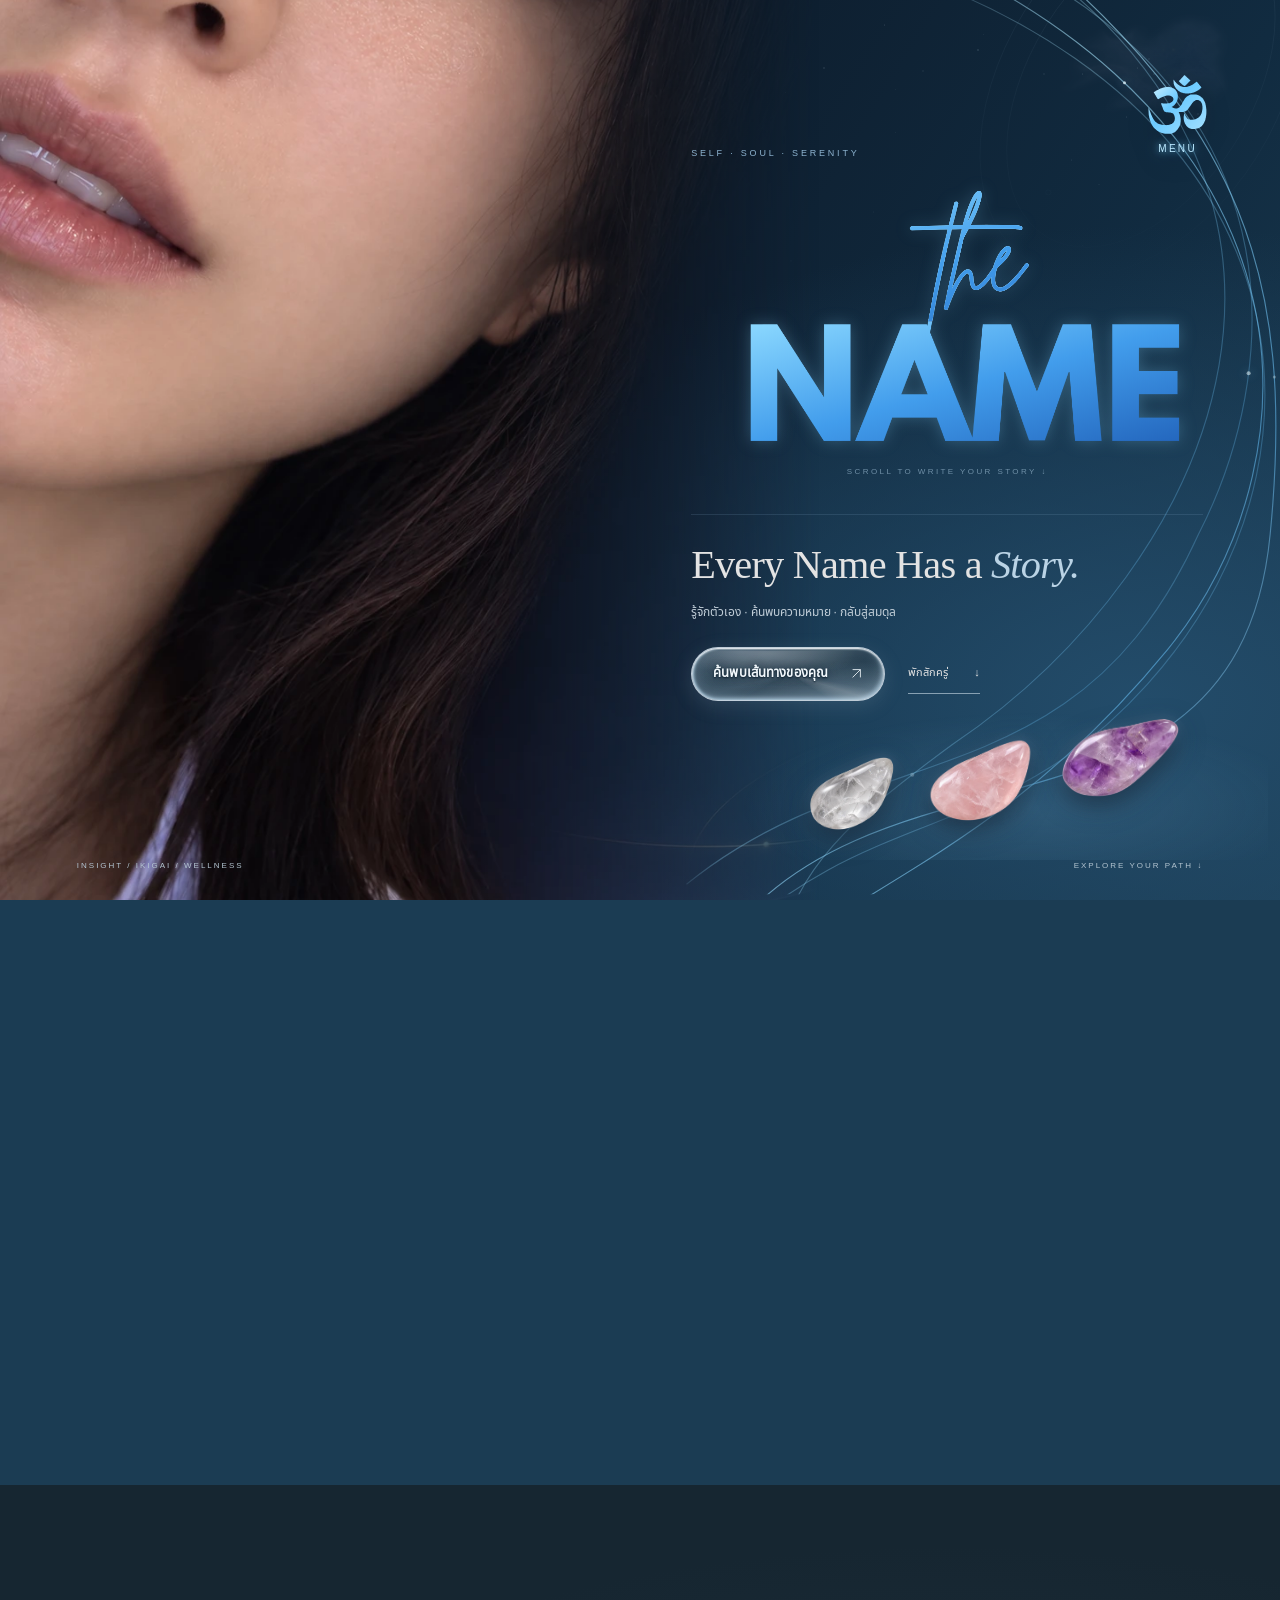
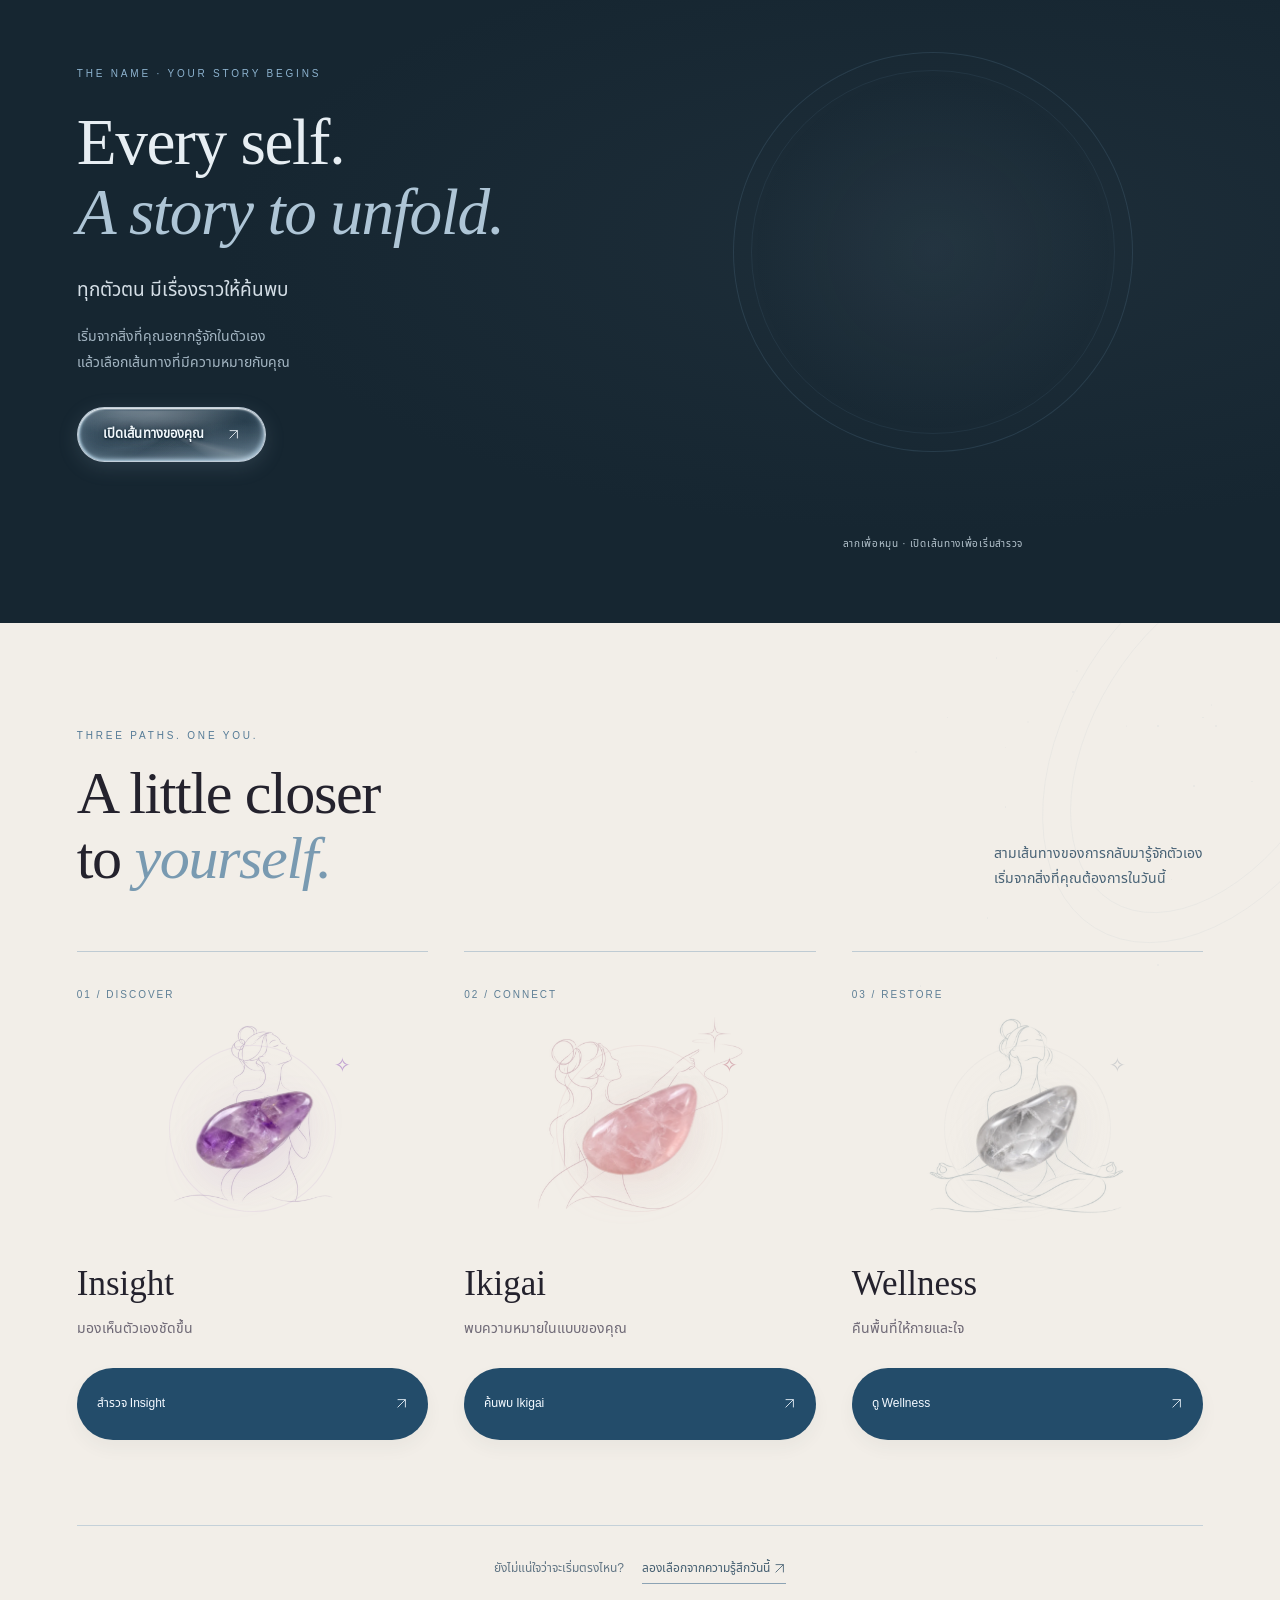
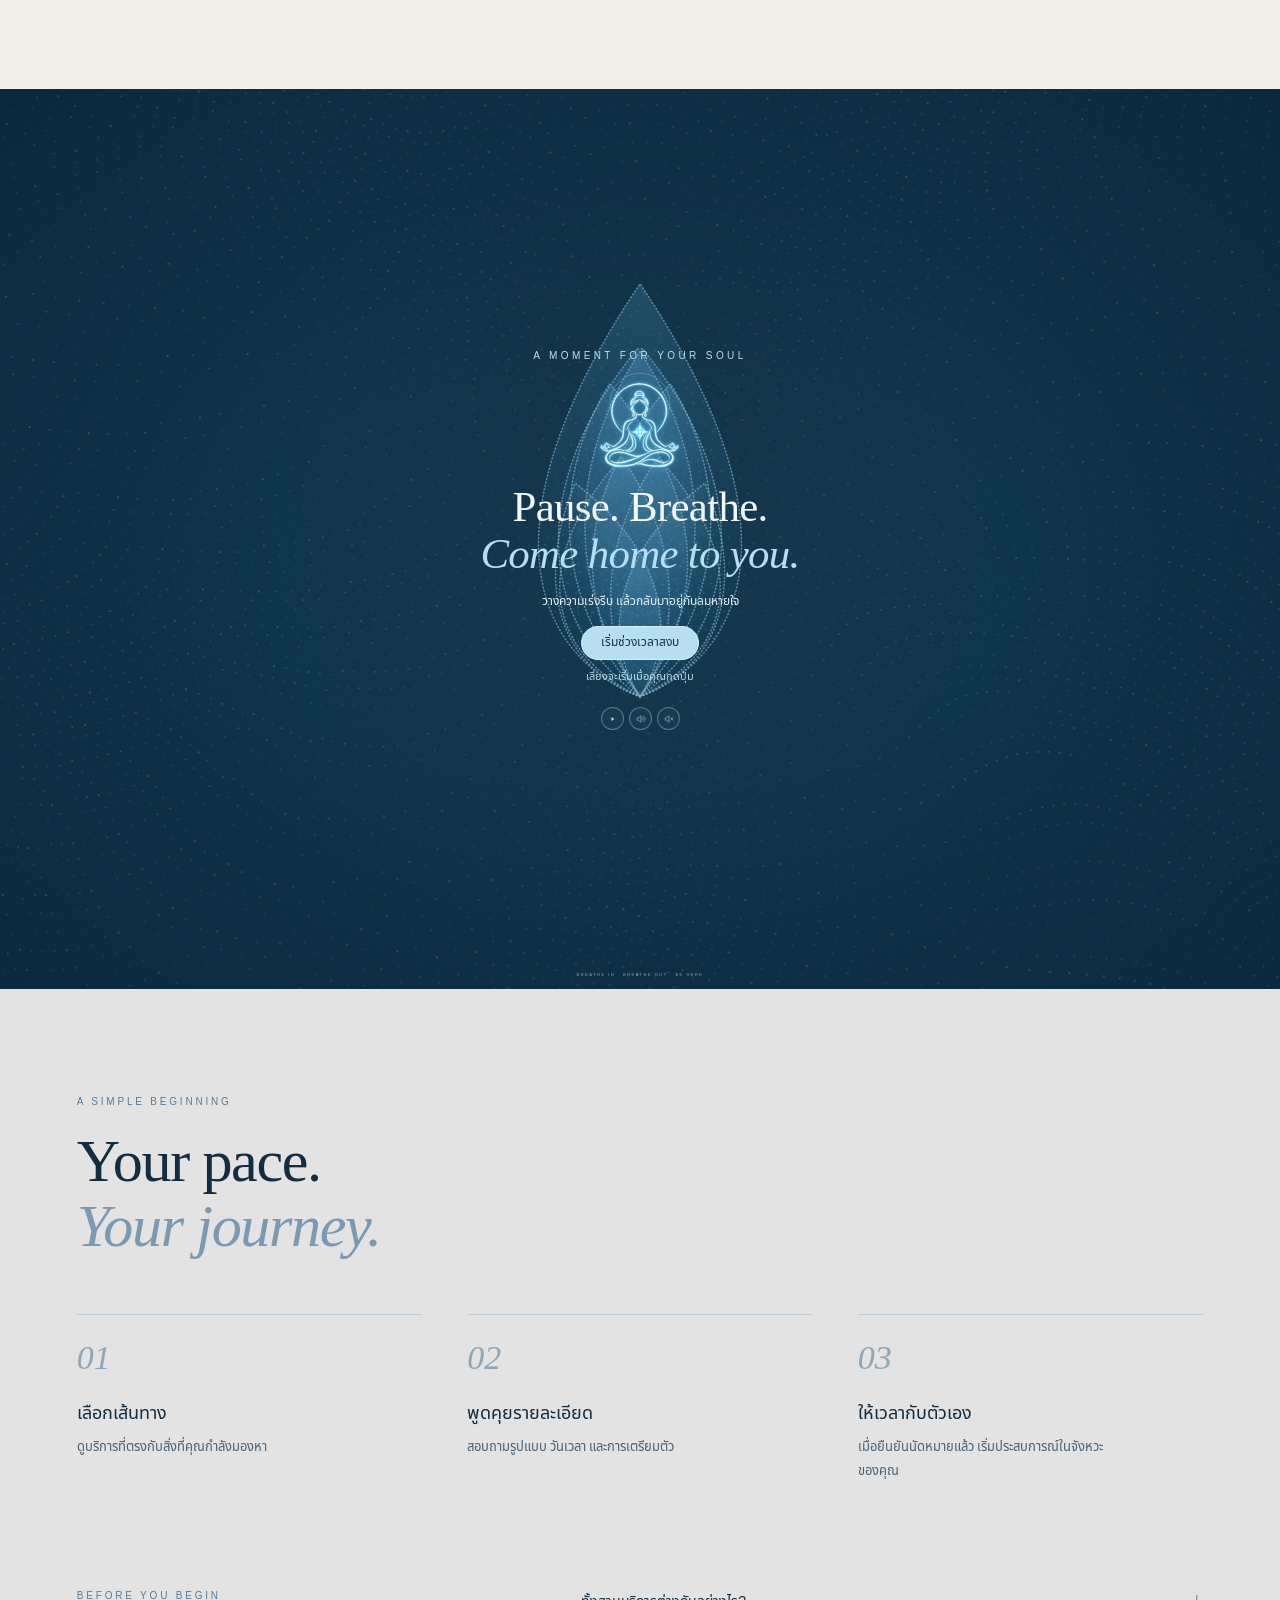
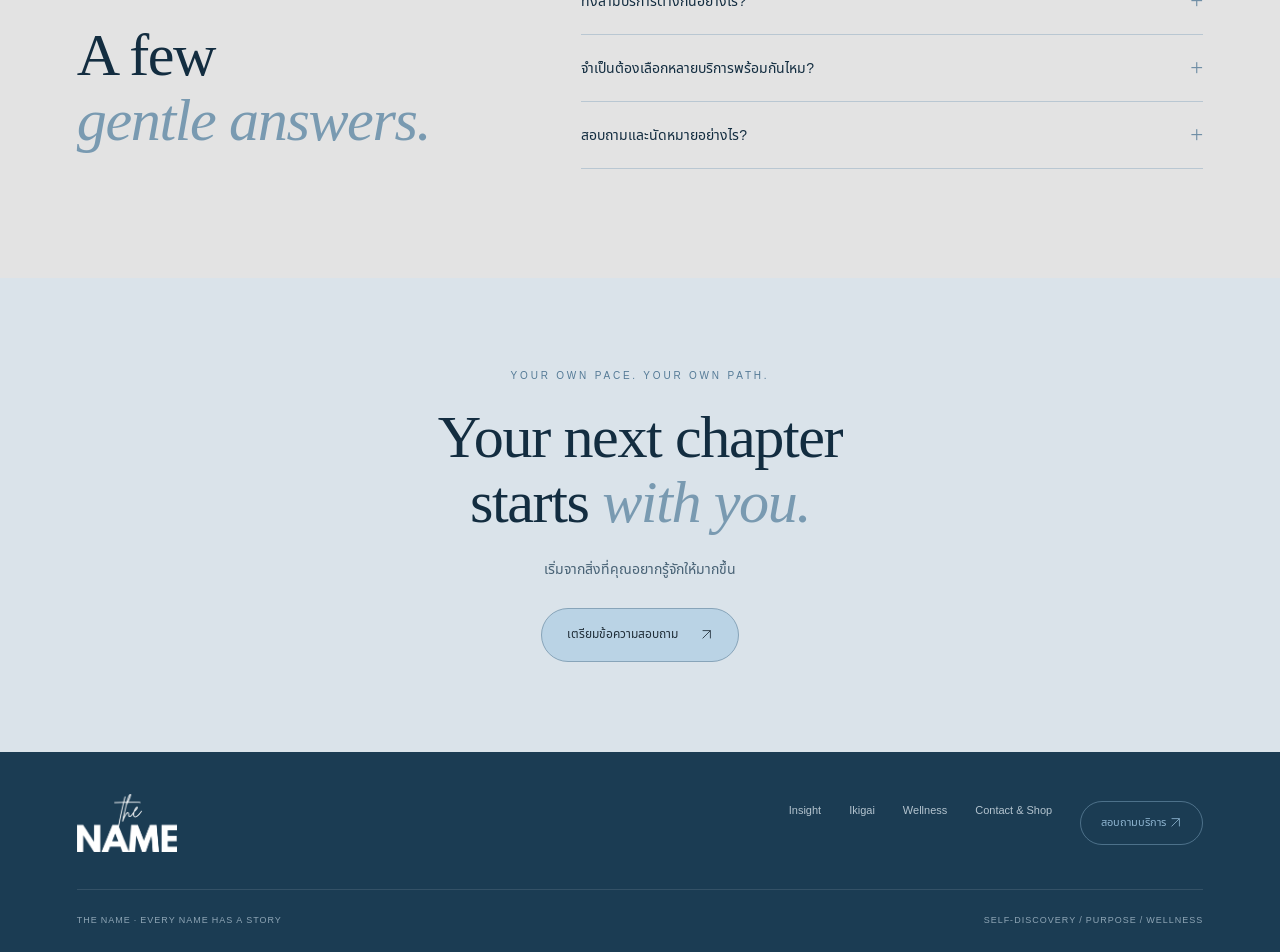
==== commit f45abaf4: "Add files via upload" ====
--- a/index.html
+++ b/index.html
@@ -1 +1,53 @@
-<!doctype html><html lang="th"><head><meta charset="utf-8"><meta name="viewport" content="width=device-width,initial-scale=1"><meta name="theme-color" content="#11121e"><title>THE NAME — Every Name Has a Story</title><meta name="description" content="ค้นพบเส้นทางของคุณผ่าน Insight, Ikigai และ Wellness พร้อมช่วงเวลาสงบสำหรับกายและใจ"><link rel="icon" type="image/svg+xml" href="assets/brand-favicon.svg?v=7"><link rel="alternate icon" href="favicon.ico?v=7"><link rel="apple-touch-icon" href="assets/apple-touch-icon.png"><link rel="preload" href="assets/noto-sans-thai.ttf" as="font" type="font/ttf" crossorigin><link rel="stylesheet" href="assets/style-index.css"><script defer src="assets/config.js"></script><script defer src="assets/site.js"></script><script defer src="assets/interaction-v5.js"></script><script defer src="assets/refinement-v6.js"></script><script defer src="assets/header-v8.js"></script><script defer src="assets/experience-v10.js?v=17"></script><script defer src="assets/crystal-v11.js"></script><script type="module" src="assets/gateway-v14.js?v=16"></script><script defer src="assets/translations-v14.js"></script><script defer src="assets/i18n-v14.js?v=19"></script><script defer src="assets/refinement-v15.js"></script><script defer src="assets/responsive-v17.js"></script></head><body class="home-v2"><a class="skip" href="#main">ข้ามไปเนื้อหา</a><header class="site-header" id="glass-navigation" inert><a class="brand" href="index.html" aria-label="THE NAME หน้าแรก"><img src="assets/brand-logo-original.png" alt="THE NAME"></a><div class="glass-menu-panel" id="glass-pages"><nav class="nav-links" id="main-menu" aria-label="เมนูหลัก"><a href="index.html" aria-current="page">Home</a><a href="insight.html">Insight</a><a href="ikigai.html">Ikigai</a><a href="wellness.html">Wellness</a><a href="contact-shop.html">Contact &amp; Shop</a></nav><div class="header-tools"><nav class="language-switch" aria-label="Language"><a href="index.html?lang=th" data-language="th" lang="th" aria-current="true">TH</a><a href="en/index.html?lang=en" data-language="en" lang="en">EN</a></nav><a href="contact-shop.html">Contact &amp; Shop</a><button class="header-action" data-enquire="เลือกบริการ">สอบถามบริการ <svg class="arrow-icon" viewBox="0 0 20 20" fill="none" stroke="currentColor" stroke-width="1.3" aria-hidden="true"><path d="M4 16 16 4M4 4h12v12"/></svg></button></div></div><button class="glass-page-toggle" aria-expanded="false" aria-controls="glass-pages" data-cursor="เลือกหน้า"><span class="glass-current">Home</span><svg viewBox="0 0 16 16" aria-hidden="true"><path d="m4 6 4 4 4-4"/></svg></button></header><button class="glass-drop" aria-label="เปิดเมนู THE NAME" aria-expanded="false" aria-controls="glass-navigation"><span class="drop-surface"><img src="assets/brand-mark-source.png" alt=""></span></button><noscript><p class="no-script">เปิด JavaScript เพื่อใช้งานเสียง แอนิเมชัน และเตรียมข้อความสอบถาม</p></noscript><main id="main"><section class="hero-scroll-scene" aria-label="THE NAME — เขียนเรื่องราวของคุณด้วยการเลื่อนหน้า"><div class="hero night hero-v2"><div class="hero-bg" aria-hidden="true"></div><div class="hero-face" role="img" aria-label="ภาพใบหน้าต้นฉบับของ THE NAME"></div><div class="cosmic-accent hero-cosmos" aria-hidden="true"><div class="cosmic-nebula"></div><svg class="astronomy-lines" viewBox="0 0 500 500" fill="none" aria-hidden="true"><ellipse cx="280" cy="240" rx="160" ry="245" transform="rotate(32 280 240)"/><ellipse cx="280" cy="240" rx="130" ry="210" transform="rotate(32 280 240)"/><path d="M365 55v18m-9-9h18"/><circle cx="172" cy="367" r="3"/></svg><div class="star-field"><i style="--sx:62%;--sy:52%;--star-alpha:0.49"></i><i style="--sx:85%;--sy:37%;--star-alpha:0.42"></i><i style="--sx:45%;--sy:16%;--star-alpha:0.54"></i><i style="--sx:77%;--sy:24%;--star-alpha:0.44"></i><i style="--sx:57%;--sy:24%;--star-alpha:0.29"></i><i style="--sx:28%;--sy:8%;--star-alpha:0.41"></i><i style="--sx:46%;--sy:11%;--star-alpha:0.31"></i><i style="--sx:64%;--sy:24%;--star-alpha:0.51"></i><i style="--sx:11%;--sy:85%;--star-alpha:0.47"></i><i style="--sx:30%;--sy:29%;--star-alpha:0.35"></i><i style="--sx:64%;--sy:80%;--star-alpha:0.42"></i><i style="--sx:30%;--sy:43%;--star-alpha:0.48"></i><i style="--sx:26%;--sy:69%;--star-alpha:0.45"></i><i style="--sx:74%;--sy:22%;--star-alpha:0.52"></i><i style="--sx:67%;--sy:60%;--star-alpha:0.47"></i><i style="--sx:76%;--sy:19%;--star-alpha:0.37"></i><i style="--sx:17%;--sy:22%;--star-alpha:0.48"></i><i style="--sx:35%;--sy:23%;--star-alpha:0.26"></i><i style="--sx:10%;--sy:30%;--star-alpha:0.22"></i><i style="--sx:72%;--sy:38%;--star-alpha:0.52"></i></div></div><h1 class="sr-only">THE NAME — Every Name Has a Story</h1><div class="hero-v2-content"><div class="signature-stage"><span class="eyebrow">SELF · SOUL · SERENITY</span><svg class="hero-logo" xmlns="http://www.w3.org/2000/svg" viewBox="-10 -10 566 338" role="img" aria-label="THE NAME ตามโลโก้ต้นฉบับ"><defs><mask id="original-logo-alpha" maskUnits="userSpaceOnUse" x="0" y="0" width="546" height="318" style="mask-type:alpha"><image href="[data-uri]" width="546" height="318"/></mask><linearGradient id="logo-gold" x1="0" y1="0" x2="1" y2="1"><stop stop-color="#ead8b3"/><stop offset=".5" stop-color="#ccb085"/><stop offset="1" stop-color="#b79a72"/></linearGradient></defs><g mask="url(#original-logo-alpha)"><rect width="546" height="318" fill="url(#logo-gold)" opacity=".15"/><g class="ink-group" fill="none" stroke="url(#logo-gold)" stroke-linecap="round" stroke-linejoin="round"><path class="logo-ink" data-start="0.03" data-duration="0.24" pathLength="1" d="M263 18 C255 39 243 89 231 137 L224 170 M207 45 L345 45" stroke-width="12"/><path class="logo-ink" data-start="0.18" data-duration="0.28" pathLength="1" d="M229 144 C248 110 259 79 278 6 C287 -10 284 20 266 53 L245 147 C267 108 278 100 279 126 C286 150 298 134 309 113 C337 77 324 64 311 90 C288 135 317 145 351 94" stroke-width="14"/><path class="logo-ink" data-start="0.35" data-duration="0.18" pathLength="1" d="M17 301 V189 L111 300 V189" stroke-width="45"/><path class="logo-ink" data-start="0.48" data-duration="0.16" pathLength="1" d="M150 301 L209 188 L267 301 M171 268 H246" stroke-width="45"/><path class="logo-ink" data-start="0.6" data-duration="0.18" pathLength="1" d="M301 301 L308 189 L359 300 L405 189 L423 301" stroke-width="43"/><path class="logo-ink" data-start="0.73" data-duration="0.17" pathLength="1" d="M530 189 H477 V300 H530 M477 244 H524" stroke-width="43"/></g><rect class="logo-finish" width="546" height="318" fill="url(#logo-gold)" opacity="0"/></g></svg><span class="signature-instruction">SCROLL TO WRITE YOUR STORY ↓</span></div><div class="hero-message"><h2>Every Name<br> Has a <em>Story.</em></h2><p class="hero-tagline">รู้จักตัวเอง · ค้นพบความหมาย · กลับสู่สมดุล</p><div class="hero-actions"><a class="btn crystal-hero-btn" href="#your-story">ค้นพบเส้นทางของคุณ <svg class="arrow-icon" viewBox="0 0 20 20" fill="none" stroke="currentColor" stroke-width="1.3" aria-hidden="true"><path d="M4 16 16 4M4 4h12v12"/></svg></a><a class="text-link" href="#pause">พักสักครู่ <span>↓</span></a></div></div></div><div class="hero-foot"><span>INSIGHT / IKIGAI / WELLNESS</span><a href="#pathways">EXPLORE YOUR PATH ↓</a></div></div></section><section class="card-gateway night" id="your-story"><div class="wrap card-gateway-layout"><div class="card-gateway-copy"><span class="eyebrow">THE NAME · YOUR STORY BEGINS</span><h2>Every self.<br><em>A story to unfold.</em></h2><p>ทุกตัวตน มีเรื่องราวให้ค้นพบ</p><p class="card-gateway-note">เริ่มจากสิ่งที่คุณอยากรู้จักในตัวเอง<br>แล้วเลือกเส้นทางที่มีความหมายกับคุณ</p><a class="btn crystal-hero-btn card-open" href="#pathways">เปิดเส้นทางของคุณ <svg class="arrow-icon" viewBox="0 0 20 20" fill="none" stroke="currentColor" stroke-width="1.3" aria-hidden="true"><path d="M4 16 16 4M4 4h12v12"/></svg></a></div><div class="card-gateway-art"><div class="card-halo" aria-hidden="true"></div><div class="card-viewer" tabindex="0" role="img" aria-label="การ์ดสามมิติของ THE NAME ลากหรือใช้ปุ่มลูกศรเพื่อหมุน"><img class="card-poster" src="assets/card-front-v4.png" alt="การ์ดสีน้ำเงินขอบทองของ THE NAME"><canvas class="card-canvas" aria-hidden="true"></canvas></div><p class="card-instruction">ลากเพื่อหมุน · เปิดเส้นทางเพื่อเริ่มสำรวจ</p></div></div></section><section class="section pathways-v2" id="pathways"><div class="cosmic-accent pathways-cosmos" aria-hidden="true"><svg class="astronomy-lines" viewBox="0 0 500 500" fill="none" aria-hidden="true"><ellipse cx="280" cy="240" rx="160" ry="245" transform="rotate(32 280 240)"/><ellipse cx="280" cy="240" rx="130" ry="210" transform="rotate(32 280 240)"/><path d="M365 55v18m-9-9h18"/><circle cx="172" cy="367" r="3"/></svg><div class="star-field"><i style="--sx:62%;--sy:52%;--star-alpha:0.49"></i><i style="--sx:85%;--sy:37%;--star-alpha:0.42"></i><i style="--sx:45%;--sy:16%;--star-alpha:0.54"></i><i style="--sx:77%;--sy:24%;--star-alpha:0.44"></i><i style="--sx:57%;--sy:24%;--star-alpha:0.29"></i><i style="--sx:28%;--sy:8%;--star-alpha:0.41"></i><i style="--sx:46%;--sy:11%;--star-alpha:0.31"></i><i style="--sx:64%;--sy:24%;--star-alpha:0.51"></i><i style="--sx:11%;--sy:85%;--star-alpha:0.47"></i><i style="--sx:30%;--sy:29%;--star-alpha:0.35"></i><i style="--sx:64%;--sy:80%;--star-alpha:0.42"></i><i style="--sx:30%;--sy:43%;--star-alpha:0.48"></i><i style="--sx:26%;--sy:69%;--star-alpha:0.45"></i><i style="--sx:74%;--sy:22%;--star-alpha:0.52"></i><i style="--sx:67%;--sy:60%;--star-alpha:0.47"></i><i style="--sx:76%;--sy:19%;--star-alpha:0.37"></i><i style="--sx:17%;--sy:22%;--star-alpha:0.48"></i><i style="--sx:35%;--sy:23%;--star-alpha:0.26"></i><i style="--sx:10%;--sy:30%;--star-alpha:0.22"></i><i style="--sx:72%;--sy:38%;--star-alpha:0.52"></i></div></div><div class="wrap"><div class="intro-head"><div><span class="eyebrow">THREE PATHS. ONE YOU.</span><h2>A little closer<br>to <em>yourself.</em></h2></div><p>สามเส้นทางของการกลับมารู้จักตัวเอง<br>เริ่มจากสิ่งที่คุณต้องการในวันนี้</p></div><div class="path-grid"><a class="path-card" href="insight.html"><span class="path-number">01 / DISCOVER</span><div class="stone-stage"><img class="path-line-figure" src="assets/path-original-1.svg" alt="" aria-hidden="true" loading="lazy"><img class="floating-stone" src="assets/amethyst.webp" alt="amethyst" width="190" height="165" loading="lazy"></div><h3>Insight</h3><p>มองเห็นตัวเองชัดขึ้น</p><div class="path-bottom path-cta"><span>สำรวจ Insight</span><span aria-hidden="true"><svg class="arrow-icon" viewBox="0 0 20 20" fill="none" stroke="currentColor" stroke-width="1.3" aria-hidden="true"><path d="M4 16 16 4M4 4h12v12"/></svg></span></div></a><a class="path-card" href="ikigai.html"><span class="path-number">02 / CONNECT</span><div class="stone-stage"><img class="path-line-figure" src="assets/path-original-2.svg" alt="" aria-hidden="true" loading="lazy"><img class="floating-stone" src="assets/rose-quartz.webp" alt="rose quartz" width="190" height="165" loading="lazy"></div><h3>Ikigai</h3><p>พบความหมายในแบบของคุณ</p><div class="path-bottom path-cta"><span>ค้นพบ Ikigai</span><span aria-hidden="true"><svg class="arrow-icon" viewBox="0 0 20 20" fill="none" stroke="currentColor" stroke-width="1.3" aria-hidden="true"><path d="M4 16 16 4M4 4h12v12"/></svg></span></div></a><a class="path-card" href="wellness.html"><span class="path-number">03 / RESTORE</span><div class="stone-stage"><img class="path-line-figure" src="assets/path-original-3.svg" alt="" aria-hidden="true" loading="lazy"><img class="floating-stone" src="assets/clear-quartz.webp" alt="clear quartz" width="190" height="165" loading="lazy"></div><h3>Wellness</h3><p>คืนพื้นที่ให้กายและใจ</p><div class="path-bottom path-cta"><span>ดู Wellness</span><span aria-hidden="true"><svg class="arrow-icon" viewBox="0 0 20 20" fill="none" stroke="currentColor" stroke-width="1.3" aria-hidden="true"><path d="M4 16 16 4M4 4h12v12"/></svg></span></div></a></div><div class="choose-note"><span>ยังไม่แน่ใจว่าจะเริ่มตรงไหน?</span><button id="open-path">ลองเลือกจากความรู้สึกวันนี้ <svg class="arrow-icon" viewBox="0 0 20 20" fill="none" stroke="currentColor" stroke-width="1.3" aria-hidden="true"><path d="M4 16 16 4M4 4h12v12"/></svg></button></div></div></section><section class="ritual night ritual-fullscreen" id="pause"><canvas id="om-dots" aria-label="จุดไล่เฉดสีเต็มหน้าจอ ยุบและขยายรอบโอมเมื่อเริ่มช่วงเวลาสงบ"></canvas><div class="ritual-vignette" aria-hidden="true"></div><div class="ritual-centered"><span class="eyebrow">A MOMENT FOR YOUR SOUL</span><img class="om-center" src="assets/om-symbol.svg" alt="โอม" width="135" height="135" loading="lazy"><h2>Pause. Breathe.<br><em>Come home to you.</em></h2><p>วางความเร่งรีบ แล้วกลับมาอยู่กับลมหายใจ</p><button class="btn" id="calm-toggle" aria-pressed="false">เริ่มช่วงเวลาสงบ</button><p id="calm-status" class="status" role="status">เสียงจะเริ่มเมื่อคุณกดปุ่ม</p><div class="music-shell"><audio id="calm-audio" preload="metadata" controls loop src="assets/1107.mp3"></audio><div class="music-panel" id="music-panel" hidden><div class="music-top"><button class="music-play" type="button" aria-label="เล่นเสียงโอม" aria-pressed="false"><svg class="play-glyph" viewBox="0 0 24 24" aria-hidden="true"><path d="m9 5 11 7-11 7Z"/></svg><svg class="pause-glyph" viewBox="0 0 24 24" aria-hidden="true"><path d="M8 5v14M16 5v14"/></svg></button><div class="music-title"><span>A MOMENT OF STILLNESS</span><strong>Om · Return to yourself</strong></div><span class="music-loop" aria-label="เล่นวนต่อเนื่อง"><svg viewBox="0 0 24 24" aria-hidden="true"><path d="M19 8H7a4 4 0 0 0-4 4M16 5l3 3-3 3M5 16h12a4 4 0 0 0 4-4M8 13l-3 3 3 3"/></svg>LOOP</span></div><div class="music-timeline"><span id="music-current">0:00</span><input id="music-seek" type="range" min="0" max="1" step="0.1" value="0" aria-label="ตำแหน่งการเล่นเสียงโอม"><span id="music-duration">--:--</span></div><div class="music-bottom"><span class="music-wave" aria-hidden="true"><i></i><i></i><i></i><i></i><i></i></span><span class="music-state">พร้อมเมื่อคุณพร้อม</span><button class="music-mute" type="button" aria-label="ปิดเสียง" aria-pressed="false"><svg viewBox="0 0 24 24" aria-hidden="true"><path d="M11 5 6 9H3v6h3l5 4ZM15 8q6 4 0 8M18 5q9 7 0 14"/></svg></button><input id="music-volume" type="range" min="0" max="1" step="0.01" value="0.7" aria-label="ระดับเสียงโอม"></div></div></div></div><span class="ritual-bottom" aria-hidden="true">BREATHE IN · BREATHE OUT · BE HERE</span></section><section class="section"><div class="wrap"><span class="eyebrow">A SIMPLE BEGINNING</span><h2 style="margin-top:20px">Your pace.<br><em>Your journey.</em></h2><div class="steps-grid"><article class="step"><span class="step-num">01</span><h3>เลือกเส้นทาง</h3><p>ดูบริการที่ตรงกับสิ่งที่คุณกำลังมองหา</p></article><article class="step"><span class="step-num">02</span><h3>พูดคุยรายละเอียด</h3><p>สอบถามรูปแบบ วันเวลา และการเตรียมตัว</p></article><article class="step"><span class="step-num">03</span><h3>ให้เวลากับตัวเอง</h3><p>เมื่อยืนยันนัดหมายแล้ว เริ่มประสบการณ์ในจังหวะของคุณ</p></article></div></div></section><section class="section" style="padding-top:0"><div class="wrap faq-grid"><div><span class="eyebrow">BEFORE YOU BEGIN</span><h2>A few<br><em>gentle answers.</em></h2></div><div class="faq-list"><details><summary>ทั้งสามบริการต่างกันอย่างไร?</summary><p>Insight เน้นสำรวจตัวตนและแนวทางชีวิต Ikigai เน้นค้นหาความหมายและจุดเชื่อมโยงของสิ่งที่รัก ส่วน Wellness ให้พื้นที่กับการดูแลกายและใจ</p></details><details><summary>จำเป็นต้องเลือกหลายบริการพร้อมกันไหม?</summary><p>เริ่มจากดูรายละเอียดของบริการที่คุณสนใจ แล้วสอบถาม THE NAME เพื่อเลือกรูปแบบที่เหมาะกับคุณก่อนจอง</p></details><details><summary>สอบถามและนัดหมายอย่างไร?</summary><p>กด “สอบถามบริการ” เพื่อเตรียมข้อความ ระบุบริการและคำถามที่ต้องการ แล้วส่งให้ THE NAME ผ่านช่องทางติดต่อที่คุณใช้อยู่ การเตรียมข้อความยังไม่ใช่การยืนยันนัดหมาย</p></details></div></div></section><section class="closing"><span class="eyebrow">YOUR OWN PACE. YOUR OWN PATH.</span><h2>Your next chapter<br>starts <em>with you.</em></h2><p>เริ่มจากสิ่งที่คุณอยากรู้จักให้มากขึ้น</p><button class="btn" data-enquire="เลือกบริการ">เตรียมข้อความสอบถาม <svg class="arrow-icon" viewBox="0 0 20 20" fill="none" stroke="currentColor" stroke-width="1.3" aria-hidden="true"><path d="M4 16 16 4M4 4h12v12"/></svg></button></section></main><footer class="footer night"><div class="footer-main"><a href="index.html" aria-label="THE NAME หน้าแรก"><img src="assets/brand-logo-original.png" alt="THE NAME" loading="lazy"></a><nav aria-label="เมนูท้ายหน้า"><a href="insight.html">Insight</a><a href="ikigai.html">Ikigai</a><a href="wellness.html">Wellness</a><a href="contact-shop.html">Contact &amp; Shop</a><button class="header-action" data-enquire="เลือกบริการ">สอบถามบริการ <svg class="arrow-icon" viewBox="0 0 20 20" fill="none" stroke="currentColor" stroke-width="1.3" aria-hidden="true"><path d="M4 16 16 4M4 4h12v12"/></svg></button></nav></div><div class="footer-bottom"><span>THE NAME · EVERY NAME HAS A STORY</span><span>SELF-DISCOVERY / PURPOSE / WELLNESS</span></div></footer><dialog id="enquiry-dialog" aria-labelledby="enquiry-title"><div class="dialog-top"><h2 id="enquiry-title">Begin your journey.</h2><button class="dialog-close" aria-label="ปิดหน้าต่าง" data-close>×</button></div><p class="dialog-description">เลือกบริการแล้วคัดลอกข้อความสำหรับสอบถาม THE NAME<br>ข้อความนี้ยังไม่ใช่การยืนยันการจอง</p><form id="enquiry-form"><label for="enquiry-service">บริการที่สนใจ</label><select id="enquiry-service"><option>เลือกบริการ</option><option>Insight</option><option>Full Life Map</option><option>Ikigai</option><option>Wellness</option><option>Signature Facial Ritual</option><option>Signature Mantra Yoga</option><option>Signature Wellness Experience</option></select><label for="enquiry-name">ชื่อที่ต้องการให้เรียก (ไม่บังคับ)</label><input id="enquiry-name" autocomplete="given-name" maxlength="80" placeholder="ชื่อของคุณ"><label for="enquiry-note">สิ่งที่อยากสอบถาม (ไม่บังคับ)</label><textarea id="enquiry-note" maxlength="1000" placeholder="เช่น รายละเอียดบริการ วันว่าง หรือสถานที่ให้บริการ"></textarea><div class="form-actions"><button class="btn" type="submit">คัดลอกข้อความ <svg class="arrow-icon" viewBox="0 0 20 20" fill="none" stroke="currentColor" stroke-width="1.3" aria-hidden="true"><path d="M4 16 16 4M4 4h12v12"/></svg></button><a class="btn ghost" id="line-link" hidden target="_blank" rel="noopener">เปิด LINE</a></div><p class="dialog-status" id="enquiry-status" role="status"></p><textarea id="message-fallback" aria-label="ข้อความสอบถามสำหรับคัดลอก" readonly hidden></textarea></form></dialog><dialog id="path-dialog" aria-labelledby="path-title"><div class="dialog-top"><h2 id="path-title">Where to begin?</h2><button class="dialog-close" aria-label="ปิดหน้าต่าง" data-close>×</button></div><p class="dialog-description">วันนี้คุณอยากให้พื้นที่กับเรื่องไหนมากที่สุด?</p><div class="quiz-options"><button data-path="insight">อยากเข้าใจตัวเองมากขึ้น <svg class="arrow-icon" viewBox="0 0 20 20" fill="none" stroke="currentColor" stroke-width="1.3" aria-hidden="true"><path d="M4 16 16 4M4 4h12v12"/></svg></button><button data-path="ikigai">อยากค้นหาทิศทางและความหมาย <svg class="arrow-icon" viewBox="0 0 20 20" fill="none" stroke="currentColor" stroke-width="1.3" aria-hidden="true"><path d="M4 16 16 4M4 4h12v12"/></svg></button><button data-path="wellness">อยากพักและดูแลกายใจ <svg class="arrow-icon" viewBox="0 0 20 20" fill="none" stroke="currentColor" stroke-width="1.3" aria-hidden="true"><path d="M4 16 16 4M4 4h12v12"/></svg></button></div><div class="quiz-result" hidden aria-live="polite"></div></dialog></body></html>+<!doctype html>
+<html lang="th"><head><meta charset="utf-8"><meta name="viewport" content="width=device-width,initial-scale=1,viewport-fit=cover"><meta name="theme-color" content="#11121e" media="(min-width: 761px)"><title>THE NAME — Every Name Has a Story</title><meta name="description" content="ค้นพบเส้นทางของคุณผ่าน Insight, Ikigai และ Wellness พร้อมช่วงเวลาสงบสำหรับกายและใจ"><link rel="icon" type="image/svg+xml" href="assets/brand-favicon.svg?v=7"><link rel="alternate icon" href="favicon.ico?v=7"><link rel="apple-touch-icon" href="assets/apple-touch-icon.png"><link rel="preload" href="assets/noto-sans-thai.ttf" as="font" type="font/ttf" crossorigin><link rel="stylesheet" href="assets/index-bundle.css"><script defer src="assets/config.js?v=30"></script><script defer src="assets/index-1.js"></script><script type="module" src="assets/gateway-v14.js?v=68"></script><script defer src="assets/index-2.js"></script></head><body class="home-v2"><a class="skip" href="#main">ข้ามไปเนื้อหา</a><header class="site-header" id="glass-navigation" inert><a class="brand" aria-current="page" href="index.html" aria-label="THE NAME หน้าแรก"><img src="assets/brand-nav-neon.svg" alt="THE NAME"></a><div class="glass-menu-panel" id="glass-pages"><nav class="nav-links" id="main-menu" aria-label="เมนูหลัก"><a href="ikigai.html">Ikigai</a><a href="insight.html">Insight</a><a href="wellness.html">Wellness</a><a href="contact-shop.html">Shop</a></nav><div class="header-tools"><nav class="language-switch" aria-label="Language"><a href="index.html?lang=th" data-language="th" lang="th" aria-current="true">TH</a><a href="en/index.html?lang=en" data-language="en" lang="en">EN</a></nav><button class="header-action" data-enquire="เลือกบริการ"><svg class="nav-chat-icon" viewBox="0 0 24 24" fill="none" stroke="currentColor" stroke-width="1.4" aria-hidden="true"><path d="M20 11a7 7 0 0 1-7 7H9l-4 3 1-5a7 7 0 0 1 4-12h3a7 7 0 0 1 7 7Z"/></svg>สอบถามบริการ</button></div></div><button class="glass-page-toggle" aria-label="ปิดเมนู" aria-expanded="false" aria-controls="glass-pages" data-cursor="เลือกหน้า"><span class="glass-current">Home</span><svg viewbox="0 0 16 16" aria-hidden="true"><path d="m4 6 4 4 4-4"></path></svg></button></header><button class="glass-drop home-symbol floating-symbol" aria-label="เปิดเมนู THE NAME" aria-expanded="false" aria-controls="glass-navigation"><img class="symbol-image" src="assets/om-symbol.svg?v=29" alt=""><span class="footer-menu-label hero-menu-label" aria-hidden="true">MENU</span><span class="hero-menu-light" aria-hidden="true"></span></button><noscript><p class="no-script">เปิด JavaScript เพื่อใช้งานเสียง แอนิเมชัน และเตรียมข้อความสอบถาม</p></noscript><main id="main"><section class="hero-scroll-scene" aria-label="THE NAME — เขียนเรื่องราวของคุณด้วยการเลื่อนหน้า"><div class="hero night hero-v2"><div class="hero-bg" aria-hidden="true"></div><div class="hero-face" role="img" aria-label="ภาพใบหน้าต้นฉบับของ THE NAME"></div><div class="cosmic-accent hero-cosmos" aria-hidden="true"><div class="cosmic-nebula"></div><svg class="astronomy-lines" viewbox="0 0 500 500" fill="none" aria-hidden="true"><ellipse cx="280" cy="240" rx="160" ry="245" transform="rotate(32 280 240)"></ellipse><ellipse cx="280" cy="240" rx="130" ry="210" transform="rotate(32 280 240)"></ellipse><path d="M365 55v18m-9-9h18"></path><circle cx="172" cy="367" r="3"></circle></svg><div class="star-field"><i style="--sx:62%;--sy:52%;--star-alpha:0.49"></i><i style="--sx:85%;--sy:37%;--star-alpha:0.42"></i><i style="--sx:45%;--sy:16%;--star-alpha:0.54"></i><i style="--sx:77%;--sy:24%;--star-alpha:0.44"></i><i style="--sx:57%;--sy:24%;--star-alpha:0.29"></i><i style="--sx:28%;--sy:8%;--star-alpha:0.41"></i><i style="--sx:46%;--sy:11%;--star-alpha:0.31"></i><i style="--sx:64%;--sy:24%;--star-alpha:0.51"></i><i style="--sx:11%;--sy:85%;--star-alpha:0.47"></i><i style="--sx:30%;--sy:29%;--star-alpha:0.35"></i><i style="--sx:64%;--sy:80%;--star-alpha:0.42"></i><i style="--sx:30%;--sy:43%;--star-alpha:0.48"></i><i style="--sx:26%;--sy:69%;--star-alpha:0.45"></i><i style="--sx:74%;--sy:22%;--star-alpha:0.52"></i><i style="--sx:67%;--sy:60%;--star-alpha:0.47"></i><i style="--sx:76%;--sy:19%;--star-alpha:0.37"></i><i style="--sx:17%;--sy:22%;--star-alpha:0.48"></i><i style="--sx:35%;--sy:23%;--star-alpha:0.26"></i><i style="--sx:10%;--sy:30%;--star-alpha:0.22"></i><i style="--sx:72%;--sy:38%;--star-alpha:0.52"></i></div></div><h1 class="sr-only">THE NAME — Every Name Has a Story</h1><div class="hero-v2-content"><div class="signature-stage"><span class="eyebrow">SELF · SOUL · SERENITY</span><svg class="hero-logo" xmlns="http://www.w3.org/2000/svg" viewbox="-10 -10 566 338" role="img" aria-label="THE NAME ตามโลโก้ต้นฉบับ"><defs><mask id="original-logo-alpha" maskunits="userSpaceOnUse" x="0" y="0" width="546" height="318" style="mask-type:alpha"><image href="[data-uri]" width="546" height="318"></image></mask><lineargradient id="logo-gold" x1="0" y1="0" x2="1" y2="1"><stop stop-color="#f8fdff"></stop><stop offset=".31" stop-color="#8faec5"></stop><stop offset=".49" stop-color="#ffffff"></stop><stop offset=".55" stop-color="#c6e2f2"></stop><stop offset=".73" stop-color="#f3fcff"></stop><stop offset="1" stop-color="#a4c7de"></stop></lineargradient><lineargradient id="logo-blue" x1="0" y1="0" x2="1" y2="1"><stop stop-color="#8cd9ff"></stop><stop offset=".52" stop-color="#429dec"></stop><stop offset="1" stop-color="#2467be"></stop></lineargradient><radialGradient id="logo-name-drain" gradientUnits="userSpaceOnUse" cx="224" cy="166" r="460">
+  <stop offset=".78" stop-color="white"/>
+  <stop offset="1" stop-color="white" stop-opacity="0"/>
+</radialGradient>
+<mask id="logo-name-liquid" maskUnits="userSpaceOnUse" x="0" y="166" width="546" height="152" style="mask-type:alpha">
+  <rect width="546" y="166" height="152" fill="url(#logo-name-drain)"/>
+</mask>
+</defs>
+<g mask="url(#original-logo-alpha)">
+  <rect width="546" height="166" fill="url(#logo-gold)"/>
+  <rect y="166" width="546" height="152" fill="url(#logo-gold)"/>
+  <rect class="logo-name-blue" y="166" width="546" height="152" fill="url(#logo-blue)" mask="url(#logo-name-liquid)"/>
+</g>
+<g class="logo-the-glow">
+  <g mask="url(#original-logo-alpha)">
+    <g fill="none" stroke="url(#logo-blue)" stroke-linecap="round" stroke-linejoin="round">
+      <path class="logo-liquid-trace" data-start=".12" data-end=".55" pathLength="1" stroke-width="13" d="M224 170 L231 137 C243 89 255 39 263 18"/>
+      <path class="logo-liquid-trace" data-start=".36" data-end=".63" pathLength="1" stroke-width="12" d="M261 45 H345"/>
+      <path class="logo-liquid-trace" data-start=".36" data-end=".59" pathLength="1" stroke-width="12" d="M261 45 H207"/>
+      <path class="logo-liquid-trace" data-start=".43" data-end=".82" pathLength="1" stroke-width="15" d="M229 144 C248 110 259 79 278 6 C287 -10 284 20 266 53 L245 147 C267 108 278 100 279 126 C286 150 298 134 309 113"/>
+      <path class="logo-liquid-trace" data-start=".71" data-end=".98" pathLength="1" stroke-width="15" d="M309 113 C337 77 324 64 311 90 C288 135 317 145 351 94"/>
+    </g>
+    <rect class="logo-the-finish" width="546" height="166" fill="url(#logo-blue)" opacity="0"/>
+  </g>
+</g></svg><span class="signature-instruction">SCROLL TO WRITE YOUR STORY ↓</span></div><div class="hero-message"><h2>Every Name<br> Has a <em>Story.</em></h2><p class="hero-tagline">รู้จักตัวเอง · ค้นพบความหมาย · กลับสู่สมดุล</p><div class="hero-actions"><a class="btn crystal-hero-btn" href="#your-story">ค้นพบเส้นทางของคุณ <svg class="arrow-icon" viewbox="0 0 20 20" fill="none" stroke="currentColor" stroke-width="1.3" aria-hidden="true"><path d="M4 16 16 4M4 4h12v12"></path></svg></a><a class="text-link" href="#pause">พักสักครู่ <span>↓</span></a></div></div></div><div class="hero-gems"><button class="hero-gem" type="button" aria-label="ควอตซ์ใส" aria-pressed="false"><img src="assets/clear-quartz.webp" alt="" decoding="async"></button><button class="hero-gem" type="button" aria-label="โรสควอตซ์" aria-pressed="false"><img src="assets/rose-quartz.webp" alt="" decoding="async"></button><button class="hero-gem" type="button" aria-label="อเมทิสต์" aria-pressed="false"><img src="assets/amethyst.webp" alt="" decoding="async"></button></div><div class="hero-foot"><span>INSIGHT / IKIGAI / WELLNESS</span><a href="#pathways">EXPLORE YOUR PATH ↓</a></div></div></section><section class="card-gateway night" id="your-story"><div class="wrap card-gateway-layout"><div class="card-gateway-copy"><span class="eyebrow">THE NAME · YOUR STORY BEGINS</span><h2>Every self.<br><em>A story to unfold.</em></h2><p>ทุกตัวตน มีเรื่องราวให้ค้นพบ</p><p class="card-gateway-note">เริ่มจากสิ่งที่คุณอยากรู้จักในตัวเอง<br>แล้วเลือกเส้นทางที่มีความหมายกับคุณ</p><a class="btn crystal-hero-btn card-open" href="#pathways">เปิดเส้นทางของคุณ <svg class="arrow-icon" viewbox="0 0 20 20" fill="none" stroke="currentColor" stroke-width="1.3" aria-hidden="true"><path d="M4 16 16 4M4 4h12v12"></path></svg></a></div><div class="card-gateway-art"><div class="card-halo" aria-hidden="true"></div><div class="card-viewer" tabindex="0" role="button" aria-pressed="false" aria-label="การ์ดสามมิติของ THE NAME แตะเพื่อพลิก หรือลากเพื่อหมุน"><img class="card-poster" src="assets/card-front-v4.png" alt="การ์ดสีน้ำเงินขอบทองของ THE NAME"><canvas class="card-canvas" aria-hidden="true"></canvas></div><p class="card-instruction">ลากเพื่อหมุน · เปิดเส้นทางเพื่อเริ่มสำรวจ</p></div></div></section><section class="section pathways-v2" id="pathways"><div class="cosmic-accent pathways-cosmos" aria-hidden="true"><svg class="astronomy-lines" viewbox="0 0 500 500" fill="none" aria-hidden="true"><ellipse cx="280" cy="240" rx="160" ry="245" transform="rotate(32 280 240)"></ellipse><ellipse cx="280" cy="240" rx="130" ry="210" transform="rotate(32 280 240)"></ellipse><path d="M365 55v18m-9-9h18"></path><circle cx="172" cy="367" r="3"></circle></svg><div class="star-field"><i style="--sx:62%;--sy:52%;--star-alpha:0.49"></i><i style="--sx:85%;--sy:37%;--star-alpha:0.42"></i><i style="--sx:45%;--sy:16%;--star-alpha:0.54"></i><i style="--sx:77%;--sy:24%;--star-alpha:0.44"></i><i style="--sx:57%;--sy:24%;--star-alpha:0.29"></i><i style="--sx:28%;--sy:8%;--star-alpha:0.41"></i><i style="--sx:46%;--sy:11%;--star-alpha:0.31"></i><i style="--sx:64%;--sy:24%;--star-alpha:0.51"></i><i style="--sx:11%;--sy:85%;--star-alpha:0.47"></i><i style="--sx:30%;--sy:29%;--star-alpha:0.35"></i><i style="--sx:64%;--sy:80%;--star-alpha:0.42"></i><i style="--sx:30%;--sy:43%;--star-alpha:0.48"></i><i style="--sx:26%;--sy:69%;--star-alpha:0.45"></i><i style="--sx:74%;--sy:22%;--star-alpha:0.52"></i><i style="--sx:67%;--sy:60%;--star-alpha:0.47"></i><i style="--sx:76%;--sy:19%;--star-alpha:0.37"></i><i style="--sx:17%;--sy:22%;--star-alpha:0.48"></i><i style="--sx:35%;--sy:23%;--star-alpha:0.26"></i><i style="--sx:10%;--sy:30%;--star-alpha:0.22"></i><i style="--sx:72%;--sy:38%;--star-alpha:0.52"></i></div></div><div class="wrap"><div class="intro-head"><div><span class="eyebrow">THREE PATHS. ONE YOU.</span><h2>A little closer<br>to <em>yourself.</em></h2></div><p>สามเส้นทางของการกลับมารู้จักตัวเอง<br>เริ่มจากสิ่งที่คุณต้องการในวันนี้</p></div><div class="path-grid"><a class="path-card" href="insight.html"><span class="path-number">01 / DISCOVER</span><div class="stone-stage"><img class="path-line-figure" src="assets/path-original-1.svg" alt="" loading="lazy" decoding="async"><img class="floating-stone" src="assets/amethyst.webp" alt="amethyst" width="190" height="165" loading="lazy"></div><h3>Insight</h3><p>มองเห็นตัวเองชัดขึ้น</p><div class="path-bottom path-cta"><span>สำรวจ Insight</span><span aria-hidden="true"><svg class="arrow-icon" viewbox="0 0 20 20" fill="none" stroke="currentColor" stroke-width="1.3" aria-hidden="true"><path d="M4 16 16 4M4 4h12v12"></path></svg></span></div></a><a class="path-card" href="ikigai.html"><span class="path-number">02 / CONNECT</span><div class="stone-stage"><img class="path-line-figure" src="assets/path-original-2.svg" alt="" loading="lazy" decoding="async"><img class="floating-stone" src="assets/rose-quartz.webp" alt="rose quartz" width="190" height="165" loading="lazy"></div><h3>Ikigai</h3><p>พบความหมายในแบบของคุณ</p><div class="path-bottom path-cta"><span>ค้นพบ Ikigai</span><span aria-hidden="true"><svg class="arrow-icon" viewbox="0 0 20 20" fill="none" stroke="currentColor" stroke-width="1.3" aria-hidden="true"><path d="M4 16 16 4M4 4h12v12"></path></svg></span></div></a><a class="path-card" href="wellness.html"><span class="path-number">03 / RESTORE</span><div class="stone-stage"><img class="path-line-figure" src="assets/path-original-3.svg" alt="" loading="lazy" decoding="async"><img class="floating-stone" src="assets/clear-quartz.webp" alt="clear quartz" width="190" height="165" loading="lazy"></div><h3>Wellness</h3><p>คืนพื้นที่ให้กายและใจ</p><div class="path-bottom path-cta"><span>ดู Wellness</span><span aria-hidden="true"><svg class="arrow-icon" viewbox="0 0 20 20" fill="none" stroke="currentColor" stroke-width="1.3" aria-hidden="true"><path d="M4 16 16 4M4 4h12v12"></path></svg></span></div></a></div><div class="choose-note"><span>ยังไม่แน่ใจว่าจะเริ่มตรงไหน?</span><button id="open-path">ลองเลือกจากความรู้สึกวันนี้ <svg class="arrow-icon" viewbox="0 0 20 20" fill="none" stroke="currentColor" stroke-width="1.3" aria-hidden="true"><path d="M4 16 16 4M4 4h12v12"></path></svg></button></div></div></section><section class="ritual night ritual-fullscreen" id="pause"><canvas id="om-dots" aria-hidden="true"></canvas><div class="ritual-vignette" aria-hidden="true"></div><svg xmlns="http://www.w3.org/2000/svg" class="ritual-lotus" viewBox="0 0 1100 920" aria-hidden="true">
+  <defs>
+    <linearGradient id="petal" x2="0" y2="1" gradientUnits="objectBoundingBox">
+      <stop stop-color="#76cfff" stop-opacity=".24"/>
+      <stop offset="1" stop-color="#0b4260" stop-opacity=".08"/>
+    </linearGradient>
+    <pattern id="dust" width="57" height="49" patternUnits="userSpaceOnUse">
+      <circle cx="5" cy="8" r="1.3" fill="#77caff" opacity=".46"/>
+      <circle cx="20" cy="34" r="1.6" fill="#59bdff" opacity=".36"/>
+      <circle cx="34" cy="13" r=".9" fill="#b0e3ff" opacity=".55"/>
+      <circle cx="48" cy="41" r="1.15" fill="#63b8f2" opacity=".55"/>
+      <circle cx="55" cy="23" r=".7" fill="#a6dcff" opacity=".6"/>
+    </pattern>
+    <path id="center" d="M550 805C343 724 248 470 550 22C852 470 757 724 550 805Z"/>
+    <path id="ritual-petal-0" d="M550 805C303 784 159 562 206 241C441 351 561 552 550 805Z"/>
+    <path id="ritual-petal-1" d="M550 805C354 797 253 652 341 401C514 507 581 684 550 805Z"/>
+    <path id="ritual-petal-2" d="M550 805C299 832 112 692 36 503C313 479 481 592 550 805Z"/>
+    <path id="ritual-petal-3" d="M550 805C423 963 242 897 127 797C277 690 449 682 550 805Z"/>
+  </defs>
+<g fill="url(#petal)" stroke="#78c8f5" stroke-opacity=".34" stroke-width="1.2" ><use href="#center"/><g class="ritual-petal" style="--petal-fold:31deg"><use href="#ritual-petal-0"/></g><g class="ritual-petal" style="--petal-fold:-31deg"><use href="#ritual-petal-0" transform="translate(1100) scale(-1 1)"/></g><g class="ritual-petal" style="--petal-fold:23deg"><use href="#ritual-petal-1"/></g><g class="ritual-petal" style="--petal-fold:-23deg"><use href="#ritual-petal-1" transform="translate(1100) scale(-1 1)"/></g><g class="ritual-petal" style="--petal-fold:54deg"><use href="#ritual-petal-2"/></g><g class="ritual-petal" style="--petal-fold:-54deg"><use href="#ritual-petal-2" transform="translate(1100) scale(-1 1)"/></g><g class="ritual-petal" style="--petal-fold:72deg"><use href="#ritual-petal-3"/></g><g class="ritual-petal" style="--petal-fold:-72deg"><use href="#ritual-petal-3" transform="translate(1100) scale(-1 1)"/></g></g><g fill="url(#dust)" stroke="#b1e5ff" stroke-opacity=".64" stroke-width="3.2" stroke-dasharray=".5 6.2" stroke-linecap="round"><use href="#center"/><g class="ritual-petal" style="--petal-fold:31deg"><use href="#ritual-petal-0"/></g><g class="ritual-petal" style="--petal-fold:-31deg"><use href="#ritual-petal-0" transform="translate(1100) scale(-1 1)"/></g><g class="ritual-petal" style="--petal-fold:23deg"><use href="#ritual-petal-1"/></g><g class="ritual-petal" style="--petal-fold:-23deg"><use href="#ritual-petal-1" transform="translate(1100) scale(-1 1)"/></g><g class="ritual-petal" style="--petal-fold:54deg"><use href="#ritual-petal-2"/></g><g class="ritual-petal" style="--petal-fold:-54deg"><use href="#ritual-petal-2" transform="translate(1100) scale(-1 1)"/></g><g class="ritual-petal" style="--petal-fold:72deg"><use href="#ritual-petal-3"/></g><g class="ritual-petal" style="--petal-fold:-72deg"><use href="#ritual-petal-3" transform="translate(1100) scale(-1 1)"/></g></g></svg><div class="ritual-centered"><span class="eyebrow">A MOMENT FOR YOUR SOUL</span><div class="ritual-figure" aria-hidden="true">
+  <svg class="ritual-halo" viewBox="0 0 100 100"><circle cx="50" cy="50" r="48"/></svg>
+  <img class="om-center" src="assets/ritual-figure.svg?v=70" alt="" width="547" height="576">
+  <svg class="ritual-heart-light" viewBox="0 0 64 64" fill="none">
+    <path d="M32 0Q33 29 64 32Q33 34 32 64Q30 34 0 32Q30 30 32 0Z" fill="#b7f6ff"/>
+    <path d="M16 16L32 28 48 16 36 32 48 48 32 36 16 48 28 32Z" fill="#75daff"/>
+    <circle cx="32" cy="32" r="3.5" fill="#fff"/>
+  </svg>
+</div><h2>Pause. Breathe.<br><em>Come home to you.</em></h2><p>วางความเร่งรีบ แล้วกลับมาอยู่กับลมหายใจ</p><button class="btn" id="calm-toggle" aria-pressed="false">เริ่มช่วงเวลาสงบ</button><p id="calm-status" class="status" role="status">เสียงจะเริ่มเมื่อคุณกดปุ่ม</p><div class="music-shell"><audio id="calm-audio" preload="metadata" controls loop src="assets/1107.mp3"></audio><div class="music-panel music-three" id="music-panel" hidden=""><div class="music-cluster"><button class="music-play music-circle" type="button" aria-label="เล่น / หยุดเสียงโอม" aria-pressed="false"><svg class="play-glyph" viewbox="0 0 24 24"><path d="m9 5 11 7-11 7Z"></path></svg><svg class="stop-glyph" viewbox="0 0 24 24"><rect x="7" y="7" width="10" height="10" rx="1"></rect></svg></button><div class="volume-group"><button class="music-volume-open music-circle" aria-label="ปรับระดับเสียง" aria-expanded="false"><svg viewbox="0 0 24 24"><path d="M11 5 6 9H3v6h3l5 4ZM15 8q6 4 0 8M18 5q9 7 0 14"></path></svg></button><div class="volume-reveal"><input id="music-volume" type="range" min="0" max="1" step="0.01" value="0.7" aria-label="ระดับเสียงโอม"></div></div><button class="music-mute music-circle" type="button" aria-label="ปิดเสียง" aria-pressed="false"><svg viewbox="0 0 24 24"><path d="M11 5 6 9H3v6h3l5 4ZM16 9l6 6m0-6-6 6"></path></svg></button><span class="music-state sr-only" role="status"></span></div></div></div></div><span class="ritual-bottom" aria-hidden="true">BREATHE IN · BREATHE OUT · BE HERE</span></section><section class="section"><div class="wrap"><span class="eyebrow">A SIMPLE BEGINNING</span><h2 style="margin-top:20px">Your pace.<br><em>Your journey.</em></h2><div class="steps-grid"><article class="step"><span class="step-num">01</span><h3>เลือกเส้นทาง</h3><p>ดูบริการที่ตรงกับสิ่งที่คุณกำลังมองหา</p></article><article class="step"><span class="step-num">02</span><h3>พูดคุยรายละเอียด</h3><p>สอบถามรูปแบบ วันเวลา และการเตรียมตัว</p></article><article class="step"><span class="step-num">03</span><h3>ให้เวลากับตัวเอง</h3><p>เมื่อยืนยันนัดหมายแล้ว เริ่มประสบการณ์ในจังหวะของคุณ</p></article></div></div></section><section class="section" style="padding-top:0"><div class="wrap faq-grid"><div><span class="eyebrow">BEFORE YOU BEGIN</span><h2>A few<br><em>gentle answers.</em></h2></div><div class="faq-list"><details><summary>ทั้งสามบริการต่างกันอย่างไร?</summary><p>Insight เน้นสำรวจตัวตนและแนวทางชีวิต Ikigai เน้นค้นหาความหมายและจุดเชื่อมโยงของสิ่งที่รัก ส่วน Wellness ให้พื้นที่กับการดูแลกายและใจ</p></details><details><summary>จำเป็นต้องเลือกหลายบริการพร้อมกันไหม?</summary><p>เริ่มจากดูรายละเอียดของบริการที่คุณสนใจ แล้วสอบถาม THE NAME เพื่อเลือกรูปแบบที่เหมาะกับคุณก่อนจอง</p></details><details><summary>สอบถามและนัดหมายอย่างไร?</summary><p>กด “สอบถามบริการ” เพื่อเตรียมข้อความ ระบุบริการและคำถามที่ต้องการ แล้วส่งให้ THE NAME ผ่านช่องทางติดต่อที่คุณใช้อยู่ การเตรียมข้อความยังไม่ใช่การยืนยันนัดหมาย</p></details></div></div></section><section class="closing"><span class="eyebrow">YOUR OWN PACE. YOUR OWN PATH.</span><h2>Your next chapter<br>starts <em>with you.</em></h2><p>เริ่มจากสิ่งที่คุณอยากรู้จักให้มากขึ้น</p><button class="btn" data-enquire="เลือกบริการ">เตรียมข้อความสอบถาม <svg class="arrow-icon" viewbox="0 0 20 20" fill="none" stroke="currentColor" stroke-width="1.3" aria-hidden="true"><path d="M4 16 16 4M4 4h12v12"></path></svg></button></section></main><footer class="footer night"><div class="footer-main"><a href="index.html" aria-label="THE NAME หน้าแรก"><img src="assets/brand-logo-original.png" alt="THE NAME" loading="lazy"></a><nav aria-label="เมนูท้ายหน้า"><a href="insight.html">Insight</a><a href="ikigai.html">Ikigai</a><a href="wellness.html">Wellness</a><a href="contact-shop.html">Contact &amp; Shop</a><button class="header-action" data-enquire="เลือกบริการ">สอบถามบริการ <svg class="arrow-icon" viewbox="0 0 20 20" fill="none" stroke="currentColor" stroke-width="1.3" aria-hidden="true"><path d="M4 16 16 4M4 4h12v12"></path></svg></button></nav></div><div class="footer-bottom"><span>THE NAME · EVERY NAME HAS A STORY</span><span>SELF-DISCOVERY / PURPOSE / WELLNESS</span></div></footer><dialog id="enquiry-dialog" aria-labelledby="enquiry-title"><div class="dialog-top"><h2 id="enquiry-title">Begin your journey.</h2><button class="dialog-close" aria-label="ปิดหน้าต่าง" data-close>×</button></div><p class="dialog-description">เลือกบริการแล้วเปิด LINE พร้อมข้อความที่กรอกไว้<br>ข้อความนี้ยังไม่ใช่การยืนยันการจอง</p><form id="enquiry-form"><label for="enquiry-service">บริการที่สนใจ</label><select id="enquiry-service"><option value="">เลือกบริการ</option><option>Insight</option><option>Full Life Map</option><option>Ikigai</option><option>Wellness</option><option>Signature Facial Ritual</option><option>Signature Mantra Yoga</option><option>Signature Wellness Experience</option></select><label for="enquiry-name">ชื่อที่ต้องการให้เรียก (ไม่บังคับ)</label><input id="enquiry-name" autocomplete="given-name" maxlength="80" placeholder="ชื่อของคุณ"><label for="enquiry-note">สิ่งที่อยากสอบถาม (ไม่บังคับ)</label><textarea id="enquiry-note" maxlength="1000" placeholder="เช่น รายละเอียดบริการ วันว่าง หรือสถานที่ให้บริการ"></textarea><div class="form-actions"><a class="btn" id="open-enquiry-line" href="https://line.me/R/oaMessage/%40236aegvl/">เปิด LINE พร้อมข้อความ</a><button class="btn ghost" type="button" id="copy-enquiry">คัดลอกข้อความ</button></div><p class="dialog-status" id="enquiry-status" role="status"></p><textarea id="message-fallback" aria-label="ข้อความสอบถามสำหรับคัดลอก" readonly hidden></textarea></form></dialog><dialog id="path-dialog" aria-labelledby="path-title"><div class="dialog-top"><h2 id="path-title">Where to begin?</h2><button class="dialog-close" aria-label="ปิดหน้าต่าง" data-close>×</button></div><p class="dialog-description">วันนี้คุณอยากให้พื้นที่กับเรื่องไหนมากที่สุด?</p><div class="quiz-options"><button data-path="insight">อยากเข้าใจตัวเองมากขึ้น <svg class="arrow-icon" viewbox="0 0 20 20" fill="none" stroke="currentColor" stroke-width="1.3" aria-hidden="true"><path d="M4 16 16 4M4 4h12v12"></path></svg></button><button data-path="ikigai">อยากค้นหาทิศทางและความหมาย <svg class="arrow-icon" viewbox="0 0 20 20" fill="none" stroke="currentColor" stroke-width="1.3" aria-hidden="true"><path d="M4 16 16 4M4 4h12v12"></path></svg></button><button data-path="wellness">อยากพักและดูแลกายใจ <svg class="arrow-icon" viewbox="0 0 20 20" fill="none" stroke="currentColor" stroke-width="1.3" aria-hidden="true"><path d="M4 16 16 4M4 4h12v12"></path></svg></button></div><div class="quiz-result" hidden aria-live="polite"></div></dialog></body></html>
--- a/assets/index-bundle.css
+++ b/assets/index-bundle.css
@@ -0,0 +1,1408 @@
+/* site.css */
+@font-face{font-family:Thai;src:url('noto-sans-thai.ttf') format('truetype');font-display:swap}:root{--night:#1b3c53;--night2:#234c6a;--cream:#e3e3e3;--ink:#132d40;--muted:#486275;--gold:#8db3cf;--lilac:#bad3e5;--line:#ffffff1c;--ease:cubic-bezier(.2,.7,.2,1)}*{box-sizing:border-box}html{scroll-behavior:smooth;scroll-padding-top:95px}body{margin:0;background:var(--cream);color:var(--ink);font:15px/1.8 Thai,Arial,sans-serif}button,input,textarea,select{font:inherit}button,a,input,select,textarea{-webkit-tap-highlight-color:transparent}a{color:inherit;text-decoration:none}button{cursor:pointer}button:focus-visible,a:focus-visible,input:focus-visible,textarea:focus-visible,select:focus-visible,summary:focus-visible{outline:2px solid #7ba2bf;outline-offset:6px}::selection{background:#bad3e5;color:#19232b}img{max-width:100%;display:block}button{color:inherit}h1,h2,h3,p{margin:0}h1,h2,h3{font-weight:400}h1,h2,.serif{font-family:Georgia,'Times New Roman',serif;font-weight:400;line-height:1.08}h1{font-size:clamp(58px,7.3vw,106px);letter-spacing:-3px}h2{font-size:clamp(38px,4.7vw,64px);letter-spacing:-1.4px}h3{font-size:24px;line-height:1.35}em{font-weight:400;color:#799ab1}p{color:var(--muted)}.night{background:var(--night);color:var(--cream)}.night p{color:#b6c5cf}.night em{color:var(--lilac)}.eyebrow{text-transform:uppercase;font:10px/1.5 Arial,sans-serif;letter-spacing:2.8px;color:#547a96;display:block}.night .eyebrow{color:var(--gold)}.wrap{width:min(1160px,88%);margin:auto}.section{padding:105px 0}.skip{position:fixed;left:16px;top:-80px;z-index:200;padding:12px 20px;background:var(--cream);color:var(--ink)}.skip:focus{top:12px}.site-header{height:88px;display:flex;align-items:center;justify-content:space-between;padding:0 5%;gap:30px;background:var(--night);color:var(--cream);position:relative;z-index:50;border-bottom:1px solid var(--line)}.brand{width:166px;flex-shrink:0}.brand img{width:100%;height:53px;object-fit:contain}.nav-links{display:flex;gap:30px;align-items:center}.nav-links>a{font:11px Arial,sans-serif;letter-spacing:.5px;color:#bcc9d3;padding:10px 0;position:relative}.nav-links>a[aria-current=page]{color:var(--lilac)}.nav-links>a[aria-current=page]:after{content:'';position:absolute;bottom:0;left:0;right:0;height:1px;background:var(--lilac)}.header-action{font-size:11px;border:1px solid #8db3cf70;background:transparent;color:var(--gold);border-radius:40px;padding:11px 20px}.menu-toggle{display:none;background:transparent;border:1px solid var(--line);padding:7px 12px;font-size:12px}.btn{display:inline-flex;align-items:center;justify-content:center;gap:22px;border:1px solid #87a4b9;border-radius:40px;padding:15px 25px;font-size:12px;background:var(--lilac);color:#212f39;min-height:48px;transition:transform .3s var(--ease),background .3s}.btn:hover{transform:translateY(-3px);background:#cedfeb}.btn.ghost{background:transparent;color:inherit;border-color:#758c9c70}.text-link{display:inline-flex;align-items:center;gap:26px;font-size:12px;padding:10px 0;border-bottom:1px solid #88a1b3}.text-link:hover{color:#628ba8}.hero{position:relative;min-height:740px;isolation:isolate;display:flex;align-items:center;overflow:hidden}.hero-bg,.hero-face{position:absolute;inset:0;background-size:cover;background-position:center;z-index:-3}.hero-bg{background-image:url('hero-spirit.webp')}.hero-face{background-image:url('portrait-original.webp');clip-path:inset(0 53% 0 0);z-index:-2;mask-image:linear-gradient(to right,#000 36%,transparent 49%)}.hero-content{margin-left:53%;width:42%;padding:80px 0 130px;max-width:640px}.hero h1{margin:25px 0;font-size:clamp(58px,6.3vw,88px)}.hero h1 em{display:inline-block}.hero .hero-tagline{font-size:14px;color:#d7dfe5;margin:0 0 35px}.hero-actions{display:flex;gap:18px;align-items:center;flex-wrap:wrap}.hero-foot{position:absolute;bottom:30px;left:6%;right:6%;display:flex;justify-content:space-between;font:9px Arial,sans-serif;letter-spacing:2px;color:#b3c4d0}.intro-head{display:flex;align-items:flex-end;justify-content:space-between;gap:35px;margin-bottom:60px}.intro-head h2{margin-top:18px}.intro-head p{max-width:310px;font-size:14px}.path-grid{display:grid;grid-template-columns:repeat(3,1fr);gap:35px}.path-card{display:block;position:relative;border-top:1px solid #bfcbd3;padding:28px 0 10px}.path-number{font:10px Arial,sans-serif;color:#5d7e95;letter-spacing:2px}.stone-stage{height:185px;display:grid;place-items:center;margin:18px 0 25px;position:relative}.stone-stage:before{content:'';position:absolute;width:140px;height:140px;border-radius:50%;border:1px solid #afc1ce55}.stone-stage img{width:190px;height:165px;object-fit:contain;z-index:1;transition:transform .7s var(--ease)}.path-card:hover .stone-stage img{transform:translateY(-10px) rotate(-4deg)}.path-card h3{font:35px Georgia,serif;margin-bottom:12px}.path-card p{font-size:14px;margin-bottom:20px}.path-bottom{display:flex;justify-content:space-between;align-items:center;font-size:11px}.path-bottom span:last-child{font-size:23px}.choose-note{display:flex;gap:18px;align-items:center;justify-content:center;border-top:1px solid #c5d1d9;margin-top:65px;padding-top:28px;font-size:12px;color:#617584}.choose-note button{background:none;border:0;border-bottom:1px solid #8ca3b4;color:#445e70;padding:4px 0;font-size:12px}.signature-scene{height:135vh;min-height:850px;position:relative;background:radial-gradient(ellipse at 50% 50%,#273a47,#1b3c53 70%);color:var(--cream)}.signature-sticky{height:85vh;min-height:500px;position:sticky;top:0;display:flex;justify-content:center;align-items:center;flex-direction:column;overflow:hidden;padding:70px 5%}.signature{width:min(950px,95%);overflow:visible;margin:20px 0}.signature path{stroke-dasharray:1;stroke-dashoffset:1}.signature-copy{font-size:14px;color:#b9c7d1;text-align:center}.signature-hint{margin-top:35px;color:#93a7b6;font:9px Arial,sans-serif;letter-spacing:2px}.ritual{background:radial-gradient(ellipse at 15% 60%,#283b49,#1b3c53 70%);color:var(--cream)}.ritual-inner{display:grid;grid-template-columns:1fr 1fr;gap:70px;align-items:center}.symbol{position:relative;aspect-ratio:1;width:min(100%,450px);margin:auto}.symbol canvas{width:100%;height:100%;display:block}.symbol>img{position:absolute;width:39%;height:39%;left:30.5%;top:30.5%}.spark{position:absolute;left:78%;top:16%;font-size:30px;color:var(--gold)}.ritual h2{margin:22px 0 28px}.ritual p{font-size:14px;margin-bottom:28px}.ritual .status{color:#94b3ca;font-size:11px;min-height:25px;margin:15px 0 0}.audio-controls{max-width:320px;font-size:11px;color:#94a9b9;margin-top:12px}.audio-controls summary{cursor:pointer}.audio-controls audio{display:block;width:100%;height:32px;margin-top:14px}.steps-grid{display:grid;grid-template-columns:repeat(3,1fr);gap:45px;margin-top:55px}.step{border-top:1px solid #bdcbd6;padding-top:24px}.step-num{font:italic 34px Georgia,serif;color:#8fa6b7;margin-bottom:25px;display:block}.step h3{font-size:18px;margin-bottom:10px}.step p{font-size:13px;max-width:250px}.faq-grid{display:grid;grid-template-columns:.8fr 1.2fr;gap:90px}.faq-grid h2{margin:20px 0}.faq-list details{border-bottom:1px solid #b9c7d2;padding:20px 0}.faq-list details:first-child{padding-top:0}.faq-list summary{display:flex;justify-content:space-between;align-items:center;gap:25px;cursor:pointer;font-size:14px;list-style:none}.faq-list summary:after{content:'+';font:23px Georgia,serif;color:#6f8ea5}.faq-list details[open] summary:after{content:'−'}.faq-list p{font-size:13px;padding-top:15px;max-width:500px}.closing{text-align:center;padding:90px 6%;background:#dae3ea}.closing h2{margin:22px 0}.closing p{margin-bottom:26px;font-size:14px}.footer{padding:40px 6% 24px}.footer-main{display:flex;justify-content:space-between;gap:30px;align-items:center;padding-bottom:35px}.footer img{width:160px}.footer nav{display:flex;gap:28px;font-size:11px;color:#b4c4cf}.footer-bottom{display:flex;justify-content:space-between;gap:20px;flex-wrap:wrap;border-top:1px solid var(--line);padding-top:22px;font-size:9px;letter-spacing:1px;color:#8ea5b5}.service-hero{padding:70px 0 85px;position:relative;overflow:hidden}.breadcrumb{font-size:11px;color:#9aadbb;margin-bottom:55px}.breadcrumb a{color:#c6d6e1}.service-hero-grid{display:grid;grid-template-columns:1.65fr .7fr;gap:70px;align-items:center}.service-hero h1{margin:24px 0 28px;font-size:clamp(58px,7vw,96px)}.service-hero p{font-size:16px;max-width:520px;margin-bottom:28px}.service-stone{position:relative}.service-stone img{width:245px;height:220px;object-fit:contain;margin:auto}.service-stone:before{content:'';width:240px;height:240px;border:1px solid #8db3cf35;border-radius:50%;position:absolute;left:50%;top:50%;transform:translate(-50%,-50%)}.service-stone .eyebrow{text-align:center;margin-top:30px;font-size:8px}.service-caption{display:flex;gap:28px;flex-wrap:wrap;margin-top:30px;color:#a4b8c7;font:10px Arial,sans-serif;letter-spacing:1px}.split{display:grid;grid-template-columns:1fr 1fr;gap:90px;align-items:start}.split h2{margin-top:20px}.split p{margin-bottom:22px;font-size:15px}.topics{display:grid;grid-template-columns:repeat(3,1fr);gap:35px;margin-top:60px}.topic{border-top:1px solid #bfccd6;padding-top:25px}.topic .icon{color:#88a6bc;margin-bottom:22px;display:block;width:38px;height:38px}.topic h3{font-size:18px;margin-bottom:12px}.topic p{font-size:13px}.package-section{background:#dde5eb}.package{display:grid;grid-template-columns:1.1fr 1fr;gap:80px;align-items:center}.package h2{margin:20px 0 30px}.package p{font-size:14px}.package-details{border-left:1px solid #b4c3ce;padding:10px 0 10px 50px}.price{font:55px Georgia,serif;color:#384d5c;margin:10px 0 25px}.price small{font:12px Thai,Arial,sans-serif;color:#637a8b}.clean-list{list-style:none;padding:0;margin:25px 0}.clean-list li{font-size:13px;color:#5a6f7e;padding:10px 0;border-bottom:1px solid #becad350}.small-note{font-size:11px!important;margin-top:16px;color:#6c8394!important}.atlas{display:grid;grid-template-columns:1fr .85fr;gap:85px;align-items:center;margin-top:55px}.ikigai-map{position:relative;width:min(100%,480px);aspect-ratio:1;margin:auto}.ikigai-map .ik-circle{position:absolute;width:58%;height:58%;border-radius:50%;border:1px solid #8baac0;display:flex;align-items:center;justify-content:center;background:#c3d5e22b;color:#3f5a6e;font:15px Georgia,serif;transition:background .4s,transform .4s;cursor:pointer}.ik-circle:nth-child(1){left:21%;top:0;align-items:flex-start;padding-top:35px}.ik-circle:nth-child(2){right:0;top:21%;justify-content:flex-end;padding-right:27px}.ik-circle:nth-child(3){left:21%;bottom:0;align-items:flex-end;padding-bottom:35px}.ik-circle:nth-child(4){left:0;top:21%;justify-content:flex-start;padding-left:30px}.ikigai-map .ik-circle[aria-pressed=true]{background:#acc4d552;z-index:2;border-color:#5c85a3}.map-center{position:absolute;left:38%;top:42%;width:24%;text-align:center;font:italic 18px Georgia,serif;color:#4a6c84;pointer-events:none;z-index:3}.atlas-detail .count{font:italic 40px Georgia,serif;color:#8eaabe}.atlas-detail h3{font:34px Georgia,serif;margin:15px 0 20px}.atlas-detail p{font-size:14px;min-height:85px}.atlas-detail .reflection{margin-top:24px;padding-top:20px;border-top:1px solid #b8c6d0;color:#445d6f;font-size:15px}.experience-tabs{display:flex;gap:14px;flex-wrap:wrap;margin:40px 0}.experience-tabs button{border:1px solid #a0b4c3;background:transparent;border-radius:40px;padding:12px 22px;font-size:12px}.experience-tabs button[aria-selected=true]{background:#283b48;color:#eff5f9;border-color:#283b48}.experience-panel{display:grid;grid-template-columns:1fr 1fr;gap:80px}.experience-panel h3{font:42px Georgia,serif;margin-bottom:25px}.experience-panel p{font-size:14px}.experience-meta{display:flex;justify-content:space-between;gap:25px;border-top:1px solid #bbc9d3;padding-top:20px;margin-top:35px}.experience-meta strong{font:31px Georgia,serif;color:#465f71}.experience-meta span{font-size:12px;color:#637a8b;align-self:center}.experience-art{display:grid;place-items:center;min-height:300px;background:radial-gradient(ellipse,#d1dbe2,transparent 65%);position:relative}.ritual-line{width:190px;height:190px;border:1px solid #a3baca;border-radius:50%;position:relative;display:grid;place-items:center;font:65px Georgia,serif;color:#7b9bb3}.ritual-line:before{content:'';position:absolute;inset:18px;border:1px solid #b1c4d2;border-radius:50%}.ritual-line:after{content:'✧';position:absolute;right:-12px;top:5px;font:30px Georgia,serif;background:var(--cream);color:#7b9bb3}.wellness-principles{display:grid;grid-template-columns:repeat(3,1fr);gap:35px;margin-top:45px}.wellness-principles h3{font:25px Georgia,serif;margin-bottom:14px}.wellness-principles p{font-size:13px}.other-paths{padding:70px 0;border-top:1px solid #bccbd5}.other-links{display:flex;align-items:center;justify-content:space-between;gap:20px;flex-wrap:wrap}.other-links h3{font:28px Georgia,serif}.other-links nav{display:flex;gap:35px}.other-links a{font-size:13px;border-bottom:1px solid #9ab3c5;padding:10px 0}dialog{border:0;border-radius:12px;background:var(--cream);color:var(--ink);width:min(560px,92%);max-height:90vh;padding:36px;box-shadow:0 30px 90px #00000077}dialog::backdrop{background:#111d25b8;backdrop-filter:blur(8px)}.dialog-top{display:flex;justify-content:space-between;gap:20px;align-items:center;margin-bottom:24px}.dialog-top h2{font-size:32px}.dialog-close{width:40px;height:40px;border:1px solid #b4c2cd;background:transparent;border-radius:50%;font-size:25px}.dialog-description{font-size:13px;margin-bottom:25px}label{display:block;font-size:12px;margin:16px 0 6px}select,input,textarea{display:block;width:100%;padding:11px 13px;border:1px solid #b9c7d1;border-radius:5px;background:#f4f9fc;color:#283b49;font-size:14px}textarea{resize:vertical;min-height:115px}.form-actions{display:flex;gap:14px;flex-wrap:wrap;margin-top:25px}.dialog-status{min-height:25px;font-size:12px;margin-top:14px;color:#4f6f87}.quiz-options{display:grid;gap:12px}.quiz-options button{background:transparent;border:1px solid #b9c7d1;border-radius:6px;padding:16px;text-align:left;font-size:14px}.quiz-options button:hover{background:#d6e1e9}.quiz-result{margin-top:25px;padding-top:20px;border-top:1px solid #b9c7d1}.quiz-result h3{font:30px Georgia,serif;margin-bottom:15px}.quiz-result p{font-size:13px;margin-bottom:18px}.no-script{padding:12px;background:#caddeb;color:#273d4d;text-align:center;font-size:12px}[hidden]{display:none!important}@media(min-width:1600px){.hero{min-height:850px}.hero-content{margin-left:54%}.hero h1{font-size:100px}}@media(max-width:900px){.site-header{gap:20px;padding:0 5%}.nav-links{gap:22px}.brand{width:140px}.header-action{padding:10px 15px;font-size:10px}.hero{min-height:650px}.hero-content{margin-left:50%;width:46%}.hero h1{font-size:64px}.hero .hero-tagline{font-size:12px}.path-grid{gap:25px}.path-card h3{font-size:30px}.ritual-inner{gap:25px}.split,.faq-grid,.package{gap:50px}.service-hero-grid{gap:30px}.service-stone img{width:200px;height:180px}.service-stone:before{width:210px;height:210px}.atlas{gap:35px}.section{padding:80px 0}.intro-head{gap:25px}.experience-panel{gap:40px}}
+@media(max-width:650px){h1{font-size:61px;letter-spacing:-2px}h2{font-size:42px}.wrap{width:87%}.section{padding:65px 0}.site-header{height:73px;gap:14px}.brand{width:132px}.header-action{margin-left:auto;font-size:10px;padding:8px 12px;min-height:38px}.menu-toggle{display:block;min-height:38px}.nav-links{display:none;position:absolute;top:73px;left:0;right:0;background:#1b262e;padding:25px 7% 35px;border-bottom:1px solid var(--line);gap:15px;flex-direction:column;align-items:stretch}.nav-links.open{display:flex}.nav-links>a{padding:12px 0}.hero{min-height:810px;align-items:flex-end;display:block;padding-top:320px}.hero-bg{background-size:auto 560px;background-position:left top;background-repeat:no-repeat;background-color:#1b3c53}.hero-face{background-size:auto 560px;background-position:left top;background-repeat:no-repeat;clip-path:inset(0 0 32% 0);mask-image:linear-gradient(to bottom,#000 0%,#000 35%,transparent 68%)}.hero:after{content:'';position:absolute;inset:250px 0 0;background:linear-gradient(transparent,#1b3c53 48%);z-index:-1}.hero-content{width:87%;margin:0 auto;padding:95px 0 100px}.hero h1{font-size:66px;margin:22px 0}.hero .hero-tagline{font-size:12px;max-width:310px}.hero-actions{gap:10px}.hero .btn{font-size:11px;padding:13px 22px}.hero-foot{bottom:26px;font-size:8px;gap:20px;line-height:1.6}.hero-foot span:first-child{max-width:160px}.intro-head{display:block;margin-bottom:35px}.intro-head p{margin-top:25px;max-width:none;font-size:13px}.path-grid{grid-template-columns:1fr;gap:30px}.path-card{display:grid;grid-template-columns:120px 1fr;column-gap:22px;padding:24px 0}.path-number{grid-column:2;grid-row:1}.stone-stage{grid-column:1;grid-row:1/5;height:140px;margin:0}.stone-stage:before{width:105px;height:105px}.stone-stage img{width:125px;height:125px}.path-card h3{grid-column:2;font-size:30px;margin:8px 0}.path-card p{grid-column:2;font-size:12px;margin-bottom:12px}.path-bottom{grid-column:2;font-size:10px}.choose-note{margin-top:35px;flex-wrap:wrap;gap:10px;text-align:center}.signature-scene{height:110vh;min-height:650px}.signature-sticky{height:75vh;min-height:420px}.signature{width:130%;max-width:none}.signature-copy{font-size:12px;max-width:250px}.ritual-inner{grid-template-columns:1fr;gap:25px}.symbol{max-width:330px}.ritual-copy{text-align:center}.ritual h2{font-size:42px}.ritual p{font-size:12px}.audio-controls{margin:12px auto 0}.steps-grid{grid-template-columns:1fr;gap:25px;margin-top:35px}.step{display:grid;grid-template-columns:45px 1fr;column-gap:18px;padding-top:20px}.step-num{grid-row:1/3;grid-column:1;margin:0;font-size:31px}.step h3{grid-column:2;font-size:16px}.step p{grid-column:2;font-size:12px;max-width:none}.faq-grid{grid-template-columns:1fr;gap:35px}.faq-list summary{font-size:13px;min-height:35px}.faq-list p{font-size:12px}.closing{padding:70px 7%}.footer-main{align-items:flex-start;flex-direction:column;gap:25px}.footer nav{gap:22px;flex-wrap:wrap}.footer-bottom{font-size:8px;line-height:1.8}.service-hero{padding:35px 0 60px}.breadcrumb{margin-bottom:35px;font-size:10px}.service-hero-grid{grid-template-columns:1fr;gap:0;position:relative}.service-hero h1{font-size:62px;max-width:310px}.service-hero p{font-size:14px;max-width:290px}.service-stone{position:absolute;right:-18px;bottom:-15px;pointer-events:none;opacity:.85}.service-stone img{width:95px;height:95px}.service-stone:before{width:95px;height:95px}.service-stone .eyebrow{display:none}.service-caption{font-size:8px;gap:18px;padding-right:70px}.split,.package{grid-template-columns:1fr;gap:35px}.split p{font-size:14px}.topics{grid-template-columns:1fr;gap:25px;margin-top:40px}.topic{display:grid;grid-template-columns:40px 1fr;gap:0 20px}.topic .icon{grid-column:1;grid-row:1/3;width:30px;height:30px}.topic h3{grid-column:2;font-size:17px}.topic p{grid-column:2;font-size:12px}.package-details{padding:25px 0 0;border-left:0;border-top:1px solid #b4c3ce}.price{font-size:48px}.atlas{grid-template-columns:1fr;gap:45px}.ikigai-map{max-width:370px}.atlas-detail p{min-height:0}.ikigai-map .ik-circle{font-size:13px}.ik-circle:nth-child(1){padding-top:23px}.ik-circle:nth-child(2){padding-right:18px}.ik-circle:nth-child(3){padding-bottom:23px}.ik-circle:nth-child(4){padding-left:18px}.map-center{font-size:16px}.experience-tabs{gap:8px;margin:30px 0}.experience-tabs button{font-size:10px;padding:10px 14px;min-height:44px}.experience-panel{grid-template-columns:1fr;gap:25px}.experience-panel h3{font-size:35px}.experience-art{display:none}.experience-meta strong{font-size:27px}.wellness-principles{grid-template-columns:1fr;gap:30px}.wellness-principles p{font-size:12px}.other-links{display:block}.other-links nav{gap:25px;margin-top:20px}.other-links a{font-size:12px}dialog{padding:26px}.dialog-top h2{font-size:29px}.dialog-description{font-size:12px}}
+@media(prefers-reduced-motion:reduce){html{scroll-behavior:auto}*,*:before,*:after{animation:none!important;transition:none!important}.signature-scene{height:auto;min-height:400px}.signature-sticky{height:auto;min-height:400px;position:static}.signature path{stroke-dashoffset:0}.signature{transform:none!important;opacity:1!important}}
+.arrow-icon{display:inline-block;width:13px;height:13px;vertical-align:middle;flex-shrink:0}.hero-bg,.hero-face{background-position:center 20%}@media(max-width:650px){.hero-bg,.hero-face{background-position:left top}}
+@media(max-width:360px){.site-header{gap:8px}.brand{width:112px}.header-action{font-size:9px;padding:8px 10px;white-space:nowrap}.menu-toggle{font-size:11px;padding:7px 10px}.hero h1{font-size:57px}.service-hero h1{font-size:55px}}
+
+
+/* revision-v2.css */
+/* V2 — brand-led scroll hero, product gateway and immersive ritual */
+.sr-only{position:absolute;width:1px;height:1px;padding:0;margin:-1px;overflow:hidden;clip:rect(0,0,0,0);white-space:nowrap;border:0}.brand{width:95px}.brand img{height:57px;width:95px;object-fit:contain}.footer img{width:100px;height:62px;object-fit:contain}.hero-scroll-scene{position:relative;height:165svh;min-height:1100px;background:#1b3c53}.hero-v2{position:sticky;top:0;height:100svh;min-height:730px;max-height:1300px}.hero-v2 .hero-bg,.hero-v2 .hero-face{background-position:center 20%}.hero-v2 .hero-bg{filter:brightness(.77)}.hero-v2 .hero-face{filter:none;mask-image:linear-gradient(to right,#000 37%,transparent 50%)}.hero-v2-content{margin-left:54%;width:40%;max-width:640px;padding:28px 0 80px;align-self:stretch;display:flex;flex-direction:column;justify-content:center;gap:38px;position:relative;z-index:2}.signature-stage{position:relative;display:flex;align-items:center;flex-direction:column;width:100%}.signature-stage .eyebrow{align-self:flex-start;font-size:9px;margin-bottom:22px}.hero-logo{width:min(87%,465px);height:auto;overflow:visible;will-change:transform}.logo-ink{stroke-dasharray:1;stroke-dashoffset:1}.signature-instruction{font:8px Arial,sans-serif;letter-spacing:2.4px;color:#85a5bc;margin-top:18px;opacity:.8}.hero-message{border-top:1px solid #8db3cf28;padding-top:28px;width:100%;max-width:560px}.hero-message h2{font-size:clamp(33px,3.15vw,48px);letter-spacing:-.8px;line-height:1.08;margin:0 0 16px}.hero-message h2 br{display:none}.hero-message h2 em{white-space:nowrap}.hero-message .hero-tagline{font-size:12px;color:#c0cdd7;margin-bottom:23px}.hero-message .hero-actions{gap:23px}.hero-message .btn{font-size:11px;padding:12px 21px;min-height:44px}.hero-message .text-link{font-size:11px}.hero-v2 .hero-foot{font-size:8px}.cosmic-accent{position:absolute;pointer-events:none;overflow:hidden;isolation:isolate}.hero-cosmos{right:0;top:0;width:43%;height:34%;opacity:.28;z-index:0;mask-image:linear-gradient(to bottom,#000,transparent)}.cosmic-nebula{position:absolute;inset:0;background:url('cosmic-wisp.webp') center/contain no-repeat;opacity:.3;mix-blend-mode:screen}.astronomy-lines{position:absolute;width:100%;height:140%;right:-20%;top:-40%;stroke:#9ebace;stroke-width:.65;opacity:.4}.star-field{position:absolute;inset:0}.star-field i{position:absolute;left:var(--sx);top:var(--sy);width:1.6px;height:1.6px;background:#c8dbe9;border-radius:50%;opacity:var(--star-alpha)}.pathways-v2{position:relative;isolation:isolate;overflow:hidden}.pathways-v2>.wrap{position:relative;z-index:1}.pathways-cosmos{right:-3%;top:0;width:35%;height:40%;opacity:.14;z-index:0}.pathways-cosmos .astronomy-lines{stroke:#6c8ca3;opacity:.7}.pathways-cosmos .star-field i{background:#6488a2}.home-v2 .path-grid{gap:36px}.home-v2 .path-card{--stone-color:171,127,200;transition:background .4s,transform .4s;border-radius:0 0 12px 12px;padding-bottom:20px}.home-v2 .path-card:nth-child(2){--stone-color:204,145,156}.home-v2 .path-card:nth-child(3){--stone-color:143,164,186}.home-v2 .stone-stage{height:215px;margin:14px 0 28px;perspective:800px}.home-v2 .stone-stage:before{width:165px;height:165px;border-color:rgba(var(--stone-color),.22);background:radial-gradient(ellipse,rgba(var(--stone-color),.11),transparent 70%);transition:transform .8s var(--ease),opacity .8s}.home-v2 .stone-stage:after{content:'✧';position:absolute;right:22%;top:15%;color:rgba(var(--stone-color),.7);font:20px Georgia,serif;transition:transform .8s var(--ease)}.home-v2 .floating-stone{width:210px;height:185px;transform:translate3d(0,0,0);animation:stone-float 7s ease-in-out infinite;animation-play-state:paused;filter:drop-shadow(0 16px 18px rgba(var(--stone-color),.12));will-change:transform}.home-v2 .path-card.in-view .floating-stone{animation-play-state:running}.home-v2 .path-card:nth-child(2) .floating-stone{animation-duration:8s;animation-delay:-2.5s}.home-v2 .path-card:nth-child(3) .floating-stone{animation-duration:7.5s;animation-delay:-4s}.home-v2 .path-card:hover .stone-stage:before,.home-v2 .path-card:focus-visible .stone-stage:before{transform:scale(1.14) rotate(20deg);background:radial-gradient(ellipse,rgba(var(--stone-color),.19),transparent 70%)}.home-v2 .path-card:hover .stone-stage:after{transform:translate(8px,-7px) rotate(35deg)}.home-v2 .path-card:hover .floating-stone{filter:drop-shadow(0 22px 24px rgba(var(--stone-color),.22))}.home-v2 .path-cta{display:flex;width:100%;padding:15px 20px;border-radius:40px;min-height:52px;margin-top:27px;background:#283b48;color:#f1f6fa;transition:background .35s,transform .35s;box-shadow:0 8px 18px #2536430c;font-size:12px}.home-v2 .path-card:nth-child(2) .path-cta{background:#4d677a}.home-v2 .path-card:nth-child(3) .path-cta{background:#415765}.home-v2 .path-card:hover .path-cta,.home-v2 .path-card:focus-visible .path-cta{transform:translateY(-3px);background:#668aa5}.home-v2 .path-card:nth-child(2):hover .path-cta{background:#63849b}.home-v2 .path-card:nth-child(3):hover .path-cta{background:#59778b}.home-v2 .path-card h3{margin-top:15px}.ritual-fullscreen{height:auto;min-height:100svh;position:relative;overflow:hidden;isolation:isolate;background:radial-gradient(ellipse at 45% 40%,#253642,#1b3c53 72%);display:flex;align-items:center;justify-content:center;padding:65px 25px 80px}.ritual-fullscreen>canvas{position:absolute;inset:0;width:100%;height:100%;z-index:0}.ritual-vignette{position:absolute;inset:0;z-index:1;pointer-events:none;background:radial-gradient(ellipse 30% 44% at 50% 48%,#19252dad,transparent 100%)}.ritual-centered{position:relative;z-index:2;text-align:center;display:flex;flex-direction:column;align-items:center;width:min(820px,95%)}.om-center{width:115px;height:115px;object-fit:contain;margin:20px 0 15px}.ritual-centered h2{font-size:clamp(42px,4.6vw,67px);margin:15px 0 23px;line-height:1.08}.ritual-centered>p:not(.status){font-size:13px;margin:0 0 26px}.ritual-centered .status{font-size:10px;margin-top:15px}.ritual-centered .audio-controls{margin-top:9px;font-size:10px}.ritual-centered .audio-controls audio{height:30px;width:280px;max-width:75vw}.ritual-bottom{position:absolute;bottom:27px;left:20px;right:20px;text-align:center;z-index:2;font:8px Arial,sans-serif;letter-spacing:3px;color:#94abbb;pointer-events:none}@keyframes stone-float{0%,100%{transform:translate3d(0,4px,0) rotate(-2deg)}50%{transform:translate3d(0,-10px,0) rotate(3deg)}}
+@media(min-width:1600px){.hero-v2-content{gap:48px}.hero-logo{width:440px}.hero-message h2{font-size:49px}.hero-message .hero-tagline{font-size:14px}}@media(max-height:780px) and (min-width:651px){.hero-v2{min-height:680px}.hero-logo{width:320px}.hero-v2-content{gap:24px;padding:20px 0 65px}.signature-stage .eyebrow{margin-bottom:10px}.hero-message{padding-top:22px}.hero-message h2{font-size:35px}.signature-instruction{margin-top:12px}.hero-message .hero-tagline{margin-bottom:18px}}
+@media(max-width:900px) and (min-width:651px){.hero-v2-content{margin-left:51%;width:44%;gap:28px}.hero-message h2{font-size:35px}.hero-message .hero-tagline{font-size:11px}.hero-logo{width:340px}.hero-message .hero-actions{gap:16px}.home-v2 .stone-stage{height:190px}.home-v2 .floating-stone{width:185px;height:165px}.home-v2 .path-cta{padding:13px 17px;font-size:11px}}
+@media(max-width:650px){.brand{width:75px}.brand img{width:75px;height:48px}.hero-scroll-scene{height:155svh;min-height:1200px}.hero-v2{display:block;height:100svh;min-height:790px;padding:0;max-height:none}.hero-v2 .hero-bg{background-size:auto 490px;background-position:left top;filter:brightness(.75)}.hero-v2 .hero-face{background-size:auto 490px;background-position:left top;clip-path:inset(0 0 25% 0);mask-image:linear-gradient(to bottom,#000 0%,#000 25%,transparent 58%)}.hero-v2:after{inset:200px 0 0;background:linear-gradient(transparent,#1b3c53 48%)}.hero-v2-content{margin:0 auto;width:87%;padding:260px 0 60px;min-height:100%;gap:20px;justify-content:flex-end}.signature-stage .eyebrow{font-size:8px;letter-spacing:2.2px;margin-bottom:5px;align-self:center}.hero-logo{width:230px;max-width:88%}.signature-instruction{font-size:7px;margin-top:5px;letter-spacing:1.7px}.hero-message{text-align:center;border-color:#8db3cf24;padding-top:20px;max-width:none}.hero-message h2{font-size:33px;line-height:1.08;max-width:325px;margin:0 auto 12px}.hero-message h2 br{display:initial}.hero-message .hero-tagline{font-size:10px;max-width:none;margin-bottom:19px}.hero-message .hero-actions{justify-content:center;gap:15px}.hero-message .btn{font-size:10px;padding:11px 17px;min-height:42px}.hero-message .text-link{font-size:10px;gap:15px}.hero-v2 .hero-foot{font-size:6px;bottom:20px;letter-spacing:1.4px}.hero-cosmos{top:35%;right:0;width:45%;height:25%;opacity:.17}.home-v2 .path-grid{gap:20px}.home-v2 .path-card{grid-template-columns:120px 1fr;gap:0 20px;padding:25px 0}.home-v2 .stone-stage{height:150px;margin:0;grid-row:1/5}.home-v2 .stone-stage:before{width:110px;height:110px}.home-v2 .stone-stage:after{font-size:16px;right:0;top:17%}.home-v2 .floating-stone{width:130px;height:130px}.home-v2 .path-card h3{font-size:30px;margin:8px 0}.home-v2 .path-cta{grid-column:2;padding:12px 15px;margin-top:13px;font-size:10px;min-height:44px;gap:10px}.home-v2 .path-card p{margin-bottom:0}.pathways-cosmos{width:40%;height:22%;opacity:.1}.ritual-fullscreen{min-height:100svh;padding:60px 20px 80px}.ritual-centered h2{font-size:42px;margin:20px 0}.ritual-centered>p:not(.status){font-size:11px;margin-bottom:25px}.ritual-centered .eyebrow{font-size:8px;letter-spacing:2.3px}.om-center{width:105px;height:105px;margin:25px 0 10px}.ritual-bottom{font-size:7px;letter-spacing:2px}.ritual-vignette{background:radial-gradient(ellipse 50% 43% at 50% 48%,#19252dc2,transparent 100%)}}
+@media(max-width:360px){.hero-scroll-scene{min-height:1200px}.hero-v2{min-height:790px}.hero-v2-content{padding-top:270px}.hero-logo{width:215px}.hero-message h2{font-size:31px}.hero-message .hero-tagline{font-size:9px}.home-v2 .path-card{grid-template-columns:95px 1fr;column-gap:18px}.home-v2 .floating-stone{width:105px;height:115px}.home-v2 .stone-stage:before{width:90px;height:90px}.home-v2 .path-cta{padding:11px 12px;font-size:9px}.home-v2 .path-card h3{font-size:26px}.ritual-centered h2{font-size:36px}}
+@media(prefers-reduced-motion:reduce){.hero-scroll-scene{height:auto;min-height:0}.hero-v2{position:relative}.logo-ink{stroke-dashoffset:0!important}.logo-finish{opacity:1!important}.hero-logo{transform:none!important}.floating-stone{animation:none!important;transform:none!important}.signature-instruction{visibility:hidden}}
+
+.home-v2 #pause{scroll-margin-top:-95px}
+@media(max-width:650px){.hero-v2 .hero-face{clip-path:inset(0 17% 25% 0)}.hero-v2-content{padding-bottom:95px}}
+.home-v2 #pathways{scroll-margin-top:-95px}
+@media(hover:hover) and (prefers-reduced-motion:no-preference){.home-v2 .stone-stage{transition:transform .8s var(--ease)}.home-v2 .path-card:hover .stone-stage{transform:translateY(-5px) rotate(-3deg)}}
+
+
+/* interaction-v5.css */
+.split-word{display:inline-block;white-space:nowrap}.split-char{display:inline-block;transform-origin:50% 100%}.split-ready .split-char{opacity:0;transform:translateY(.75em) rotate(9deg);filter:blur(3px)}.split-visible .split-char{animation:split-arrive 950ms cubic-bezier(.16,.8,.2,1) var(--char-delay) both}@keyframes split-arrive{to{opacity:1;transform:translateY(0) rotate(0);filter:blur(0)}}
+.life-universe{position:relative;isolation:isolate;width:100%;aspect-ratio:1.12;overflow:hidden;border-radius:28px;background:#172937;--parallax-x:0px;--parallax-y:0px}.life-landscape{position:absolute;inset:-30px;background:url(full-life-map-landscape.webp) center/cover;transform:translate(calc(var(--parallax-x)*-.7),calc(var(--parallax-y)*-.5)) scale(1.035);z-index:-3;will-change:transform}.life-universe:after{content:'';position:absolute;inset:0;background:radial-gradient(ellipse at center,transparent 25%,#13253450 65%,#13253499),linear-gradient(#1b334655,#1b334605);z-index:-2;pointer-events:none}.life-haze{position:absolute;inset:20% -20% -10%;background:radial-gradient(ellipse at 50% 60%,#c7dcec24,transparent 60%);transform:translate(calc(var(--parallax-x)*1.3),var(--parallax-y));pointer-events:none;z-index:-1}.life-orbits{position:absolute;inset:0;width:100%;height:100%;fill:none;stroke:#b9cddb66;stroke-width:.7;transform:translate(calc(var(--parallax-x)*.35),calc(var(--parallax-y)*.4));pointer-events:none}.life-orbits circle{fill:#c2ddf1;filter:drop-shadow(0 0 6px #c2ddf1)}.life-node-layer{position:absolute;inset:0;transform:translate(calc(var(--parallax-x)*.65),calc(var(--parallax-y)*.5));pointer-events:none}.life-anchor{position:absolute;left:var(--x);top:var(--y);width:110px;height:110px;transform:translate(-50%,-50%);pointer-events:auto}.life-bubble{width:100%;height:100%;border:1px solid #e0ecf480;border-radius:50%;color:#f4f9fc;background:radial-gradient(circle at 30% 20%,#cbdfee47,#68879d2b 50%,#233b4d80);box-shadow:inset 0 0 20px #ddecf718,0 8px 28px #0e212f50;backdrop-filter:blur(10px);display:flex;flex-direction:column;align-items:center;justify-content:center;gap:8px;padding:14px 8px;transform:translate(var(--magnet-x,0px),var(--magnet-y,0px));transition:background .4s,box-shadow .4s,border-color .4s;cursor:pointer;position:relative}.life-bubble:before{content:'';position:absolute;inset:5px;border:1px solid #ccdde91a;border-radius:50%;pointer-events:none}.life-bubble .v4-symbol{width:38px;height:38px;color:#dbe8f1;filter:drop-shadow(0 2px 5px #19253055)}.life-bubble>span{font-size:10px;line-height:1.4;max-width:100%;text-align:center;color:#edf2f5}.life-bubble:hover,.life-bubble:focus-visible,.life-bubble[aria-pressed=true]{border-color:#bad9ef;background:radial-gradient(circle at 30% 20%,#cbdfee70,#6a8ba366 55%,#233b4d99);box-shadow:inset 0 0 24px #ddecf722,0 0 30px #bad2e333}.life-bubble:focus-visible{outline:2px solid #bad9ef;outline-offset:5px}.life-center{position:absolute;left:50%;top:50%;transform:translate(-50%,-50%);width:34%;aspect-ratio:1;border:1px solid #dfe8ef88;border-radius:50%;background:radial-gradient(circle at 40% 25%,#d0e1ed30,#1d3243b3 80%);backdrop-filter:blur(12px);display:flex;align-items:center;justify-content:center;text-align:center;box-shadow:0 0 0 10px #c2d4e10b,inset 0 0 40px #b5ccdd12;z-index:2;padding:28px}.life-center-content{width:100%}.life-center-index{display:block;font:8px Arial,sans-serif;letter-spacing:1.8px;color:#a0c3dd;margin-bottom:14px}.life-center h3{font:clamp(27px,3.4vw,45px)/1.05 Georgia,serif;margin:0 0 15px;color:#f0f7fc}.life-center h3 em{color:#c6dae8}.life-center p{font-size:12px;line-height:1.8;color:#dae3e9;max-width:270px;margin:0 auto}.life-center.has-selection h3{font-family:inherit;font-size:clamp(17px,1.8vw,25px);line-height:1.5;margin:10px 0}.life-center.has-selection .v4-symbol{width:43px;height:43px;margin:0 auto;color:#c5dae9}.life-reset{position:absolute;top:9%;right:9%;width:30px;height:30px;background:#1e3343d9;border:1px solid #afc6d666;border-radius:50%;font:22px Arial;color:#d1e0ea;cursor:pointer}.life-reset[hidden]{display:none}.life-universe-caption{position:absolute;left:0;right:0;bottom:3%;text-align:center;font:7px Arial;letter-spacing:2px;color:#c5d1da}.life-text-alternative{max-width:600px;margin:0 auto 25px;color:#b0c2cf}.life-text-alternative summary{cursor:pointer;text-align:center;font-size:11px;padding:10px}.life-accessible-list{display:grid;grid-template-columns:1fr 1fr;gap:8px;padding:20px 0}.life-accessible-list button{background:#ffffff05;border:1px solid #b9cfdf35;border-radius:7px;padding:12px;color:#d7e3ec;font-size:12px;cursor:pointer}.character-cursor{position:fixed;top:0;left:0;pointer-events:none;z-index:100000;opacity:0;transition:opacity .2s;contain:layout style}.character-cursor>span{width:76px;height:76px;border-radius:50%;display:flex;align-items:center;justify-content:center;text-align:center;padding:10px;font-size:10px;line-height:1.4;color:#283a47;background:#d8e5efed;border:1px solid #d5e5f1b3;box-shadow:0 0 25px #a4c0d42b;transform:translate(-50%,-50%) scale(.6);transition:transform .3s cubic-bezier(.2,.8,.2,1);backdrop-filter:blur(7px)}.character-cursor.is-visible{opacity:1}.character-cursor.is-visible>span{transform:translate(-50%,-50%) scale(1)}.character-cursor.is-down>span{transform:translate(-50%,-50%) scale(.85)}html.character-cursor-active,html.character-cursor-active *{cursor:none!important}
+@media(max-width:1000px){.life-anchor{width:90px;height:90px}.life-bubble{padding:10px 5px;gap:5px}.life-bubble>span{font-size:8px}.life-bubble .v4-symbol{width:30px;height:30px}.life-center{width:35%;padding:20px}.life-center p{font-size:11px}.life-center.has-selection .v4-symbol{width:32px;height:32px}.life-center-index{font-size:7px;margin-bottom:9px}}
+@media(max-width:650px){.life-universe{aspect-ratio:.62;border-radius:20px;overflow:hidden}.life-anchor{left:calc(50% + (var(--x) - 50%)*.89);width:60px;height:60px}.life-bubble{padding:5px 2px;gap:3px;backdrop-filter:blur(7px)}.life-bubble .v4-symbol{width:22px;height:22px}.life-bubble>span{font-size:7px;line-height:1.2;max-width:56px}.life-center{width:56%;padding:17px 15px}.life-center h3{font-size:29px;margin-bottom:12px}.life-center-index{font-size:6px;letter-spacing:.9px;margin-bottom:10px}.life-center p{font-size:10px;line-height:1.7}.life-center.has-selection h3{font-size:15px;margin:7px 0}.life-center.has-selection .v4-symbol{width:28px;height:28px}.life-reset{width:25px;height:25px;font-size:19px;top:6%;right:6%}.life-universe-caption{font-size:5px;letter-spacing:1.3px;bottom:4%}.life-accessible-list button{font-size:10px}.life-orbits{opacity:.65}.v4-map-instruction{font-size:10px}.service-hero h1 .split-word{white-space:nowrap}}
+@media(hover:none),(pointer:coarse){.character-cursor{display:none}.life-bubble:active{box-shadow:inset 0 0 25px #cfe4f455,0 0 15px #b5cddf55}.life-node-layer,.life-landscape,.life-haze{transform:none}}
+@media(prefers-reduced-motion:reduce){.split-ready .split-char{opacity:1;filter:none;transform:none;animation:none}.life-node-layer,.life-landscape,.life-haze,.life-orbits,.life-bubble{transform:none!important;transition:none}.character-cursor{display:none}html.character-cursor-active,html.character-cursor-active *{cursor:auto!important}}
+@media(max-width:650px){.life-center{width:48%;padding:12px}.life-center h3{font-size:25px;margin-bottom:10px}.life-center p{font-size:9px;line-height:1.6}.life-center.has-selection h3{font-size:13px;line-height:1.4;margin:5px 0}.life-center.has-selection .v4-symbol{width:23px;height:23px}.life-center-index{font-size:5px;margin-bottom:6px}.life-bubble>span{font-size:8px}.life-reset{top:3%;right:3%}}
+
+
+/* refinement-v6.css */
+/* Theme colours on headings and disclosure labels retain readable contrast. */
+[data-tone-target]{transition:color .3s ease;--title-hover:#3e6079}[data-tone-target][data-tone=dark]{--title-hover:#aad0ec}[data-tone-target][data-tone=sage]{--title-hover:#374c5b}[data-tone-target]:is(:hover,:focus-visible),[data-tone-target].tone-touch{color:var(--title-hover)!important}[data-tone-target]:is(:hover,:focus-visible) :is(em,.split-char),[data-tone-target].tone-touch :is(em,.split-char){color:var(--title-hover)!important;transition:color .3s ease}.v4-gallery-card:is(:hover,:focus-visible) .v4-card-name{color:#3e6079}.life-bubble:is(:hover,:focus-visible,[aria-pressed=true])>span{color:#b8d8ef!important}.premium-emblem{stroke-width:1.25;overflow:visible}.premium-emblem .emblem-gold{stroke:#4f82a7}.premium-emblem .emblem-fine{opacity:.55;stroke-width:.8}.premium-emblem .emblem-orbit{stroke:#91adc2;stroke-width:.75}.v4-gallery-art>.premium-emblem{width:105px;height:105px;color:#6a8faa;filter:drop-shadow(0 4px 8px #68869c15)}.v4-gallery-card:hover .premium-emblem{color:#446d8a}.v4-gallery-card:hover .premium-emblem .emblem-gold{stroke:#356689}.premium-emblem circle[class=emblem-gold]{fill:#6195ba;stroke-width:.5}
+/* An immersive viewport, with all twelve nodes visible at once. */
+.v4-fullmap.section{padding:0;overflow:visible}.v4-fullmap>.wrap{width:100%;max-width:none}.life-universe{width:100%;height:100svh;min-height:680px;aspect-ratio:auto;border-radius:0}.life-intro{position:absolute;z-index:4;top:30px;left:5%;right:5%;margin:0;gap:30px;align-items:center;pointer-events:none}.life-intro>div{pointer-events:auto}.life-intro h2{font-size:clamp(32px,4.2vw,56px);margin:10px 0 8px}.life-intro .eyebrow{font-size:9px;letter-spacing:2.5px}.life-intro p{font-size:12px;margin:0}.life-intro .v4-map-price>span{font-size:36px}.life-intro .btn{padding:14px 22px}.life-landscape{background-position:center 58%}.life-anchor{left:calc(50% + (var(--x) - 50%)*.85);top:calc(55% + (var(--y) - 50%)*.80);width:100px;height:100px}.life-bubble>span{font-size:11px;line-height:1.4}.life-bubble .v4-symbol{width:32px;height:32px}.life-center{top:55%;width:clamp(235px,30svh,325px);padding:25px}.life-center h3{font-size:clamp(28px,3vw,42px)}.life-center p{font-size:12px}.life-center.has-selection h3{font-size:20px}.life-center.has-selection .v4-symbol{width:36px;height:36px}.life-center-index{font-size:7px}.life-universe-caption{bottom:3%;font-size:7px}.v4-fullmap .v4-map-instruction{margin:0;padding:22px 6% 5px}.life-text-alternative{padding:0 6%;margin:0 auto}.v4-fullmap .small-note{margin:0;padding:15px 6% 30px;text-align:center}.life-accessible-list{padding:15px 0}.life-orbits{opacity:.8}.life-bubble{backdrop-filter:blur(14px)}
+@media(min-width:651px) and (max-height:800px){.life-universe{min-height:650px}.life-anchor{width:82px;height:82px}.life-bubble{gap:4px;padding:9px 4px}.life-bubble>span{font-size:9px}.life-bubble .v4-symbol{width:26px;height:26px}.life-center{width:235px}.life-intro{top:20px}.life-intro h2{font-size:38px}.life-center.has-selection h3{font-size:17px}.life-center p{font-size:11px}}
+@media(max-width:1000px) and (min-width:651px){.life-anchor{width:86px;height:86px}.life-bubble>span{font-size:9px}.life-intro .v4-map-price{gap:14px}.life-intro .v4-map-price>span{font-size:28px}.life-intro .btn{font-size:10px}}
+@media(max-width:650px){.v4-gallery-art>.premium-emblem{width:90px;height:90px}.life-universe{height:100svh;min-height:720px}.life-intro{top:22px;left:6%;right:6%;gap:12px;align-items:flex-start;flex-direction:row;flex-wrap:wrap}.life-intro h2{font-size:33px;margin:7px 0 5px}.life-intro .eyebrow{font-size:6px;letter-spacing:1.5px}.life-intro p{font-size:9px}.life-intro .v4-map-price{flex-wrap:nowrap;gap:12px;width:100%}.life-intro .v4-map-price>span{font-size:24px}.life-intro .btn{padding:9px 16px;min-height:35px;font-size:9px}.life-anchor{left:calc(50% + (var(--x) - 50%)*.89);top:calc(58% + (var(--y) - 50%)*.80);width:61px;height:61px}.life-bubble{padding:5px 3px;gap:3px}.life-bubble>span{font-size:8px;line-height:1.25;max-width:56px}.life-bubble .v4-symbol{width:23px;height:23px}.life-center{top:58%;width:48%;padding:12px}.life-center h3{font-size:28px}.life-center-index{font-size:6px;letter-spacing:.7px;margin-bottom:7px}.life-center p{font-size:10px;line-height:1.6}.life-center.has-selection h3{font-size:14px;line-height:1.4;margin:5px 0}.life-center.has-selection .v4-symbol{width:26px;height:26px}.life-reset{width:25px;height:25px;top:3%;right:3%}.life-universe-caption{font-size:5px;bottom:3%;letter-spacing:1.4px}.life-orbits{transform:translateY(3%)!important}.life-text-alternative summary{font-size:11px}.v4-fullmap .small-note{font-size:9px}}
+@media(max-width:360px){.life-anchor{width:55px;height:55px}.life-bubble>span{font-size:7px}.life-bubble .v4-symbol{width:20px;height:20px}.life-center p{font-size:9px}.life-center.has-selection h3{font-size:12px}.life-center.has-selection .v4-symbol{width:23px;height:23px}.life-center h3{font-size:25px}}
+@media(prefers-reduced-motion:reduce){[data-tone-target],[data-tone-target] :is(em,.split-char){transition:none!important}}
+.insight-v4 #full-life-map{scroll-margin-top:-95px}
+.life-center{background:radial-gradient(circle at 40% 25%,#4c677ab8,#1d3243e0 80%)}
+
+
+/* header-v8.css */
+/* Floating liquid glass navigation */
+.site-header{position:fixed!important;inset:18px auto auto 50%!important;transform:translateX(-50%);width:calc(100% - 48px);max-width:1440px;height:88px;min-height:0;padding:12px 26px!important;border:1px solid #ffffff35!important;border-radius:26px;background:linear-gradient(120deg,#ffffff0e,transparent 45%,#b5cddf12),#162835b8!important;box-shadow:0 12px 42px #00000033,inset 0 1px 1px #ffffff44,inset 0 -1px 0 #ffffff12;backdrop-filter:blur(24px) saturate(145%);-webkit-backdrop-filter:blur(24px) saturate(145%);display:grid!important;grid-template-columns:1fr auto 1fr;gap:24px;z-index:110;transition:height .4s,width .5s,border-radius .4s,padding .4s;isolation:isolate;color:#edf3f8}
+.site-header:before{content:'';position:absolute;inset:0;border-radius:inherit;pointer-events:none;z-index:-1;background:radial-gradient(ellipse at var(--glass-x,50%) 0%,#ffffff22,transparent 58%)}
+.site-header .brand{width:110px!important;height:62px;display:flex;align-items:center;padding:0;transition:height .4s,width .4s}.site-header .brand img{width:100%;height:100%;object-fit:contain}.glass-menu-panel{display:contents}.site-header .nav-links{position:relative;inset:auto;display:flex;flex-direction:row;background:none;border:0;gap:4px;padding:5px;align-items:center;border-radius:30px;isolation:isolate}.site-header .nav-links>a{position:relative;padding:11px 20px!important;font-size:13px;line-height:1.4;color:#e4ecf1;white-space:nowrap;border:0!important;z-index:1;transition:color .25s}.site-header .nav-links>a:after{display:none!important}.site-header .nav-links>a:hover{color:#aad0ec!important}.site-header .nav-links>a[aria-current]{color:#fff!important}.glass-active{position:absolute;top:5px;left:0;height:calc(100% - 10px);border:1px solid #ffffff48;background:linear-gradient(135deg,#ffffff28,#adc9de18);border-radius:24px;box-shadow:inset 0 1px 2px #ffffff33,0 3px 12px #00000022;pointer-events:none;transition:width .4s,transform .45s cubic-bezier(.22,1,.36,1)}
+.site-header .header-action{justify-self:end;white-space:nowrap;color:#aad0ec;border:1px solid #9abfda70;background:#ffffff06;font-size:12px;padding:13px 21px;border-radius:30px;margin:0}.site-header .header-action:hover{background:#c2d6e52b;color:#fff}.glass-page-toggle{display:none;border:0;border-radius:24px;color:#fff;background:none;align-items:center;justify-content:center;gap:22px;font:inherit;font-size:13px;min-height:44px;cursor:pointer}.glass-page-toggle svg{width:16px;height:16px;fill:none;stroke:currentColor;stroke-width:1.4;transition:transform .3s}.glass-page-toggle[aria-expanded=true] svg{transform:rotate(180deg)}
+.site-header.is-compact{height:70px;padding:8px 22px!important;border-radius:23px}.site-header.is-compact .brand{height:48px;width:86px!important}.site-header.is-immersive{width:210px;height:54px;padding:4px 14px!important;border-radius:30px;grid-template-columns:1fr;gap:0}.site-header.is-immersive>.brand{display:none}.site-header.is-immersive .glass-page-toggle{display:flex}.site-header.is-immersive .glass-menu-panel{display:none}.site-header.is-immersive.is-open .glass-menu-panel{display:flex}
+.site-header.is-immersive .glass-menu-panel{position:absolute;top:calc(100% + 12px);left:50%;transform:translateX(-50%);width:280px;flex-direction:column;gap:15px;padding:18px;background:#1b2c37f2;backdrop-filter:blur(28px);border:1px solid #ffffff38;border-radius:24px;box-shadow:0 20px 60px #00000055}.site-header.is-immersive .nav-links{display:flex;flex-direction:column;align-items:stretch;padding:0;gap:4px}.site-header.is-immersive .nav-links>a[aria-current]{background:#ffffff1c;border-radius:16px}.site-header.is-immersive .glass-active{display:none}.site-header.is-immersive .header-action{width:100%;justify-content:center;text-align:center}
+.site-header a:focus-visible,.site-header button:focus-visible{outline:2px solid #aad0ec;outline-offset:4px}.footer .brand img{object-fit:contain}.ik-hero .breadcrumb,.v4-insight-hero .breadcrumb,.w-hero .breadcrumb{padding-top:85px}.hero-scroll-scene{margin-top:0}
+@media(max-width:760px){.site-header{top:12px!important;width:calc(100% - 24px);height:74px;padding:9px 18px!important;grid-template-columns:1fr auto;gap:12px;border-radius:23px}.site-header .brand{width:90px!important;height:52px}.site-header .glass-page-toggle{display:flex;padding:0 8px;min-width:110px}.site-header .glass-menu-panel{display:none;position:absolute;top:calc(100% + 10px);right:0;left:auto;width:min(310px,calc(100vw - 24px));padding:19px;flex-direction:column;gap:15px;border:1px solid #ffffff38;border-radius:24px;background:#1b2c37f5;backdrop-filter:blur(28px);box-shadow:0 20px 60px #00000055}.site-header.is-open .glass-menu-panel{display:flex}.site-header .nav-links{display:flex;position:static;flex-direction:column;align-items:stretch;padding:0;gap:4px}.site-header .nav-links>a{padding:14px 18px!important;font-size:15px}.site-header .nav-links>a[aria-current]{background:#ffffff1c;border-radius:16px}.site-header .glass-active{display:none}.site-header .header-action{width:100%;text-align:center;justify-content:center;min-height:48px}.site-header.is-compact{height:64px}.site-header.is-compact .brand{height:44px}.site-header.is-immersive .glass-menu-panel{left:50%;right:auto;width:min(300px,calc(100vw - 24px))}.ik-hero .breadcrumb,.v4-insight-hero .breadcrumb,.w-hero .breadcrumb{padding-top:65px}}
+@media(prefers-reduced-motion:reduce){.site-header,.site-header *{transition:none!important}}
+/* Clear magnetic water drop: the default navigation state. */
+.site-header{opacity:0;visibility:hidden;pointer-events:none;transform:translate(-50%,-16px) scale(.94);transform-origin:top center;transition:opacity .35s,visibility .35s,transform .55s cubic-bezier(.22,1,.36,1),height .4s,width .5s!important}
+.site-header.drop-open{opacity:1;visibility:visible;pointer-events:auto;transform:translate(-50%,0) scale(1)}
+.glass-drop{position:fixed;top:18px;left:50%;z-index:111;width:70px;height:80px;margin:0 0 0 -35px;padding:0;border:0;background:none;cursor:pointer;display:grid;place-items:center;transform:translate(var(--drop-x,0px),var(--drop-y,0px));transition:opacity .24s,visibility .24s;filter:drop-shadow(0 7px 12px #00000033);-webkit-tap-highlight-color:transparent}
+.drop-surface{position:relative;width:55px;height:55px;display:grid;place-items:center;transform:rotate(45deg);border-radius:13% 58% 58% 58%;border:1px solid #ffffffb3;background:radial-gradient(ellipse at 18% 15%,#ffffff75,transparent 35%),linear-gradient(135deg,#ffffff28,#ffffff04 50%,#bad4e72e);box-shadow:inset 2px 2px 4px #ffffff8c,inset -2px -2px 7px #ffffff40,0 1px 1px #00000022;backdrop-filter:blur(6px) saturate(130%);-webkit-backdrop-filter:blur(6px) saturate(130%)}
+.drop-surface:after{content:'';position:absolute;inset:5px;border:1px solid #ffffff30;border-radius:inherit;pointer-events:none}.drop-surface img{width:38px;height:38px;object-fit:contain;transform:rotate(-45deg);filter:drop-shadow(0 1px 2px #162835c9)}
+.glass-drop.is-hidden{opacity:0;visibility:hidden;pointer-events:none}.glass-drop:focus-visible{outline:2px solid #d3e4f0;outline-offset:5px;border-radius:40px}.site-header.drop-open:after{content:'';position:absolute;top:-18px;left:0;right:0;height:20px}
+@media(max-width:760px){.glass-drop{top:12px}.site-header{top:12px!important}.site-header.drop-open .glass-menu-panel{display:flex}.site-header.drop-open{height:74px}.site-header.drop-open .glass-page-toggle{display:flex}.site-header .glass-menu-panel{background:#1b2c37f5}}
+@media(prefers-reduced-motion:reduce){.glass-drop{transform:none!important}.site-header{transition:none!important}}
+
+
+/* experience-v10.css */
+.ik-hero{isolation:isolate}.ik-fireflies{position:absolute;inset:0;width:100%;height:100%;object-fit:cover;pointer-events:none;z-index:2;mix-blend-mode:screen}.ik-hero .wrap{position:relative;z-index:3}
+#pause .om-center{width:124px;height:124px;object-fit:contain;animation:om-breathe 8s ease-in-out infinite!important;will-change:transform;filter:drop-shadow(0 0 8px #8fbbdb45) drop-shadow(0 0 25px #83b3d51c)}
+@keyframes om-breathe{0%,100%{transform:translate3d(0,3px,0);filter:drop-shadow(0 0 6px #8fbbdb40) drop-shadow(0 0 22px #83b3d51a)}50%{transform:translate3d(0,-3px,0);filter:drop-shadow(0 0 11px #a7cde978) drop-shadow(0 0 32px #83b3d530)}}
+.insight-hover-backdrop{position:fixed;inset:0;z-index:1;pointer-events:none;opacity:0;transition:opacity .6s ease;background:#172835;overflow:hidden}.insight-hover-backdrop img{position:absolute;inset:0;width:100%;height:100%;object-fit:cover;opacity:0;transition:opacity .7s ease;transform:scale(1.025)}.insight-hover-backdrop img.is-current{opacity:1}.insight-hover-backdrop:after{content:'';position:absolute;inset:0;background:linear-gradient(#1426344d,#1426347a)}.insight-background-on .insight-hover-backdrop{opacity:1}
+#discover{position:relative;z-index:2;transition:background-color .6s}.insight-background-on #discover{background:transparent!important}.insight-background-on #discover h2,.insight-background-on #discover .v4-card-name{color:#f0f6fb!important}.insight-background-on #discover h2 em{color:#c7dae8!important}.insight-background-on #discover .eyebrow,.insight-background-on #discover .v4-range,.insight-background-on #discover .v4-card-bottom{color:#b3d5ed!important}.insight-background-on #discover p,.insight-background-on #discover .v4-card-thai,.insight-background-on #discover .v4-gallery-note{color:#e6ecf1!important}.insight-background-on #discover .v4-gallery-card{background:#1a304191!important;backdrop-filter:blur(9px);border-color:#c4d7e478!important;box-shadow:inset 0 1px 0 #ffffff18}.insight-background-on #discover .v4-gallery-card:hover,.insight-background-on #discover .v4-gallery-card:focus-visible{background:#3f586ab3!important;border-color:#cbe0f0!important}.insight-background-on #discover .v4-symbol{color:#cbdfee}.insight-background-on #discover [data-tone-target]:hover{color:#b6d7ee!important}.insight-background-on #discover .v4-card-bottom{border-color:#c4d4e059}
+@media(max-width:760px){#pause .om-center{width:103px;height:103px}.ik-fireflies{object-position:68% center}}
+@media(prefers-reduced-motion:reduce){#pause .om-center{animation:none!important}.insight-hover-backdrop,.insight-hover-backdrop img,#discover{transition:none}}
+.w-facial-visual>img[src*="facial-clean"],.w-choice-image img[src*="facial-clean"],.w-combined-visual img[src*="facial-clean"]{object-position:85% center}
+.ik-hero .v4-moon-orbit i{display:none}
+@media(max-width:760px){.ik-fireflies{object-position:center}}
+
+
+/* crystal-v11.css */
+/* Refractive clear crystal primary hero buttons */
+a.btn.crystal-hero-btn{position:relative;isolation:isolate;overflow:hidden;background:radial-gradient(ellipse at var(--cx,28%) var(--cy,0%),#ffffff47,transparent 65%),linear-gradient(125deg,#e0eef821,#d5e6f317 46%,#b6d1e433)!important;color:#f4f9fc!important;border:1px solid #ffffff80!important;border-radius:999px;backdrop-filter:blur(13px) saturate(140%);-webkit-backdrop-filter:blur(13px) saturate(140%);box-shadow:inset 0 1px 2px #ffffff99,inset 0 -2px 6px #deedf74a,0 8px 28px #00000022;min-height:54px;text-shadow:0 1px 3px #0e212f90;transition:box-shadow .35s,background .35s,transform .35s}
+a.btn.crystal-hero-btn:before{content:'';position:absolute;inset:3px 9px 52%;border-radius:inherit;background:linear-gradient(#ffffff2b,transparent);pointer-events:none;z-index:-1}a.btn.crystal-hero-btn:after{content:'';position:absolute;inset:-80% -50%;background:linear-gradient(112deg,transparent 42%,#ffffff33 49%,transparent 56%);transform:translateX(-65%) rotate(10deg);transition:transform .8s ease;pointer-events:none;z-index:-1}a.btn.crystal-hero-btn:hover{box-shadow:inset 0 1px 3px #ffffffdd,inset 0 -2px 9px #deedf780,0 9px 35px #a4c3d92e;transform:translateY(-2px)}a.btn.crystal-hero-btn:hover:after{transform:translateX(65%) rotate(10deg)}a.btn.crystal-hero-btn:focus-visible{outline:2px solid #d7e7f2;outline-offset:5px}
+.hero-fireflies{position:absolute;inset:0;overflow:hidden;pointer-events:none;z-index:6}.hero-firefly{position:absolute;left:0;top:0;width:4px;height:4px;border-radius:50%;background:#d5e8f6;box-shadow:0 0 5px 2px #bddbf088,0 0 17px 6px #7eb6de52;will-change:transform}.hero-firefly:after{content:'';position:absolute;inset:-10px;border-radius:50%;background:radial-gradient(#a4cdea2e,transparent 70%);animation:firefly-glow var(--blink,5s) ease-in-out infinite;animation-delay:var(--delay,0s)}.hero-firefly{animation:firefly-glow var(--blink,5s) ease-in-out infinite;animation-delay:var(--delay,0s)}@keyframes firefly-glow{0%,100%{opacity:.12}38%{opacity:.86}62%{opacity:.25}83%{opacity:.65}}
+.music-shell{width:min(460px,88vw);margin:25px auto 0}.music-shell>audio{width:100%}.music-shell.custom-ready>audio{display:none}.music-panel{padding:19px 22px 14px;border:1px solid #cddae44f;border-radius:25px;background:linear-gradient(130deg,#ffffff0f,#c6ddee05),#1e2c388c;box-shadow:inset 0 1px 1px #ffffff40,0 14px 42px #00000022;backdrop-filter:blur(22px);color:#e4ebf0;text-align:left}.music-panel[hidden]{display:none}.music-top{display:flex;align-items:center;gap:13px}.music-play{width:43px;height:43px;min-width:43px;border:1px solid #d2e2ed70;border-radius:50%;background:linear-gradient(135deg,#d9e6f031,#b5cfe112);color:#e5eef5;display:grid;place-items:center;cursor:pointer}.music-play svg{grid-area:1/1;width:20px;height:20px;fill:none;stroke:currentColor;stroke-width:1.6;stroke-linejoin:round}.music-play .play-glyph{fill:currentColor;stroke:none;width:17px}.pause-glyph{display:none}.music-panel.is-playing .pause-glyph{display:block}.music-panel.is-playing .play-glyph{display:none}.music-title{flex:1;min-width:0}.music-title>span{display:block;font-size:8px;letter-spacing:2px;color:#8eb2cc}.music-title strong{font:400 16px Georgia,serif;display:block;margin-top:5px;white-space:nowrap}.music-loop{display:flex;align-items:center;gap:4px;font-size:8px;letter-spacing:1px;color:#9dbfd8}.music-loop svg{width:18px;height:18px;fill:none;stroke:currentColor;stroke-width:1.3}.music-timeline{display:flex;align-items:center;gap:10px;margin:17px 0 8px}.music-timeline>span{font-size:9px;font-variant-numeric:tabular-nums;color:#b9c6d0;min-width:28px}.music-timeline>span:last-child{text-align:right}.music-panel input[type=range]{appearance:none;-webkit-appearance:none;height:3px;background:linear-gradient(90deg,#bdd5e6 var(--progress,0%),#ffffff20 var(--progress,0%));border:0;border-radius:10px;cursor:pointer;min-width:0;box-sizing:content-box;padding:0;outline-offset:7px}.music-panel input[type=range]::-webkit-slider-thumb{-webkit-appearance:none;width:9px;height:9px;background:#d0e1ed;border-radius:50%;box-shadow:0 0 7px #d0e1ed66}.music-panel input[type=range]::-moz-range-thumb{width:9px;height:9px;background:#d0e1ed;border:0;border-radius:50%}#music-seek{flex:1}.music-bottom{display:flex;align-items:center;gap:9px;min-height:32px}.music-wave{display:flex;align-items:center;gap:2px;height:18px}.music-wave i{width:2px;height:4px;background:#acc4d5;border-radius:2px}.music-panel.is-playing .music-wave i{animation:music-wave 1.3s ease-in-out infinite alternate}.music-wave i:nth-child(2){animation-delay:-.4s!important}.music-wave i:nth-child(3){animation-delay:-.8s!important}.music-wave i:nth-child(4){animation-delay:-.2s!important}.music-wave i:nth-child(5){animation-delay:-.6s!important}@keyframes music-wave{to{height:15px}}.music-state{flex:1;font-size:9px;color:#adbecb}.music-mute{display:grid;place-items:center;min-width:32px;min-height:32px;border:0;background:none;color:#c7d7e3;cursor:pointer;padding:4px}.music-mute svg{width:18px;height:18px;fill:none;stroke:currentColor;stroke-width:1.4}.music-mute[aria-pressed=true]{opacity:.45}#music-volume{width:63px}.music-panel button:focus-visible{outline:2px solid #d7e7f2;outline-offset:3px}
+@media(max-width:600px){.music-shell{margin-top:18px}.music-panel{padding:15px 16px 10px;border-radius:22px}.music-title strong{font-size:14px}.music-title>span{letter-spacing:1.2px;font-size:7px}.music-top{gap:9px}.music-loop{font-size:7px}#pause .ritual-centered{padding-bottom:25px}#pause:has(.music-panel){min-height:850px;height:auto}a.btn.crystal-hero-btn{min-height:52px}}
+@media(prefers-reduced-motion:reduce){.hero-firefly,.hero-firefly:after,.music-wave i{animation:none!important}a.btn.crystal-hero-btn:after{display:none}}
+.music-shell{width:min(460px,100%);box-sizing:border-box}
+/* Quiet, slim music controls: keep the Om as the focal point. */
+.music-shell{width:min(360px,100%);margin:18px auto 0}
+.music-panel{display:grid;grid-template-columns:32px minmax(0,1fr) 28px 44px;align-items:center;column-gap:7px;min-height:46px;padding:5px 10px;border:1px solid #d4e2ed1c;border-radius:24px;background:#ffffff04;box-shadow:none;backdrop-filter:blur(7px);-webkit-backdrop-filter:blur(7px)}
+.music-top,.music-bottom{display:contents}.music-title,.music-loop,.music-wave,.music-state{display:none}.music-play{grid-column:1;grid-row:1;width:32px;height:32px;min-width:32px;border:0;background:none;box-shadow:none;color:#b5c8d5}.music-play svg{width:15px;height:15px}.music-play .play-glyph{width:13px}.music-timeline{grid-column:2;grid-row:1;gap:6px;margin:0;min-width:0}.music-timeline>span{font-size:8px;min-width:23px;color:#97abba}.music-mute{grid-column:3;grid-row:1;min-width:28px;min-height:32px;color:#95acbc}.music-mute svg{width:15px;height:15px}#music-volume{grid-column:4;grid-row:1;width:44px}.music-panel input[type=range]{height:2px;background:linear-gradient(90deg,#9db6c8 var(--progress,0%),#ffffff18 var(--progress,0%))}.music-panel input[type=range]::-webkit-slider-thumb{width:6px;height:6px;background:#b0c4d3;box-shadow:none}.music-panel input[type=range]::-moz-range-thumb{width:6px;height:6px;background:#b0c4d3}.music-panel button:hover{color:#e2ecf4}.music-panel:focus-within{border-color:#d4e2ed40}
+@media(max-width:600px){.music-shell{width:min(330px,100%);margin-top:17px}.music-panel{padding:5px 7px;column-gap:5px;min-height:44px}#pause:has(.music-panel){min-height:760px;height:100svh}.music-timeline{gap:4px}}
+
+
+/* gateway-v14.css */
+.card-gateway{position:relative;overflow:hidden;background:radial-gradient(ellipse at 74% 48%,#2d3e4a55,transparent 54%),#162631;padding:90px 0 70px}.card-gateway-layout{display:grid;grid-template-columns:1fr 1fr;align-items:center;gap:45px}.card-gateway h2{font-size:clamp(44px,5.1vw,76px);line-height:1.08;margin:26px 0;color:#e7eef3}.card-gateway h2 em{color:#aec5d6}.card-gateway-copy>p{font-size:19px;color:#d4dee6;line-height:1.8}.card-gateway-copy .card-gateway-note{font-size:14px;line-height:1.9;color:#a4b6c3;margin:16px 0 30px}.card-gateway-art{position:relative;min-width:0}.card-viewer{height:560px;position:relative;touch-action:pan-y;cursor:grab;outline-offset:7px}.card-viewer:active{cursor:grabbing}.card-canvas{width:100%;height:100%;display:block;position:absolute;inset:0}.card-poster{position:absolute;width:245px;height:410px;object-fit:fill;left:50%;top:50%;transform:translate(-50%,-50%) rotate(-7deg);border-radius:13px;box-shadow:0 20px 45px #00000088;transition:opacity .5s}.card-viewer.is-ready .card-poster{opacity:0;pointer-events:none}.card-halo{position:absolute;width:400px;height:400px;max-width:94%;border:1px solid #86b2d225;border-radius:50%;left:50%;top:48%;transform:translate(-50%,-50%);background:radial-gradient(#9fbbd00d,transparent 65%)}.card-halo:after{content:'';position:absolute;inset:17px;border:1px solid #86b2d215;border-radius:50%}.card-instruction{text-align:center;letter-spacing:.7px;font-size:10px;color:#889dad;margin:0}.card-open.is-opening{pointer-events:none}.card-gateway .btn{font-size:13px}
+.language-switch{display:flex;align-items:center;gap:2px;flex-shrink:0;border:1px solid #ffffff30;border-radius:24px;padding:3px;justify-self:end}.language-switch a{padding:8px 10px;border-radius:19px;font-size:10px;letter-spacing:.5px;color:#dbe4eb;text-decoration:none;line-height:1.2}.language-switch a[aria-current]{background:#ffffff21;color:#fff}.header-tools{display:flex;align-items:center;justify-content:flex-end;gap:10px;justify-self:end}.site-header .header-tools .header-action{grid-column:auto}.site-header.is-immersive .header-tools{display:flex}.site-header .header-tools .language-switch{order:-1}
+@media(max-width:1000px) and (min-width:761px){.site-header{gap:12px}.site-header .nav-links>a{padding:11px 13px!important}.site-header .header-action{padding:12px 14px;font-size:10px}.language-switch a{padding:8px}}
+@media(max-width:760px){.card-gateway{padding:70px 0 50px}.card-gateway-layout{grid-template-columns:1fr;gap:12px}.card-gateway h2{font-size:48px}.card-gateway-copy>p{font-size:17px}.card-gateway-art{grid-row:2}.card-viewer{height:410px}.card-poster{width:195px;height:327px}.card-halo{width:290px;height:290px}.card-gateway .card-gateway-note{font-size:13px}.header-tools{width:100%;flex-wrap:wrap;justify-content:center;gap:12px}.site-header .header-tools .header-action{width:auto;flex:1;font-size:11px;padding:12px}.language-switch a{padding:11px 12px;font-size:11px}}
+html[lang=en] .w-choice-name{font-size:clamp(23px,2.1vw,36px)}html[lang=en] .ik-hero-thai{max-width:400px}html[lang=en] .v4-card-thai{font-size:12px}html[lang=en] .ik-topic-nav{flex-wrap:wrap}html[lang=en] .ik-topic-button{font-size:11px}
+.card-viewer{perspective:1000px}.card-fallback-model{position:absolute;width:245px;height:410px;left:50%;top:50%;transform-style:preserve-3d;will-change:transform}.card-fallback-model img{position:absolute;inset:0;width:100%;height:100%;object-fit:fill;backface-visibility:hidden;transform:translateZ(2px);border-radius:13px;box-shadow:0 20px 45px #00000066}.card-fallback-model img:last-child{transform:rotateY(180deg) translateZ(2px)}@media(max-width:760px){.card-fallback-model{width:195px;height:327px}}
+
+
+/* refinement-v15.css */
+/* Pearlescent clear glass. Tint remains translucent over the site's artwork. */
+:root{--pearl-pink:#cbdfee;--pearl-blue:#bddcf0;--pearl-violet:#bbd7eb;--pearl-gold:#c0dcf1}
+a.btn.crystal-hero-btn,.life-bubble{isolation:isolate;background:radial-gradient(ellipse at var(--cx,25%) var(--cy,12%),#ffffff99 0%,#ffffff00 45%),radial-gradient(ellipse at 90% 90%,#b8d0e266,transparent 55%),conic-gradient(from 150deg at 48% 55%,#d3e6f137,#dbeaf55e,#bcd6e952,#d3e7f54f,#b6d4e56b,#d3e6f137)!important;border:1px solid #e4ecf2ad!important;box-shadow:inset 0 1px 2px #ffffffff,inset 2px 0 3px #bcdbefb3,inset -2px -2px 4px #bcd8ecb0,inset 0 -5px 15px #c1d9ea4d,0 5px 20px #98b2c52b!important;backdrop-filter:blur(13px) saturate(125%);-webkit-backdrop-filter:blur(13px) saturate(125%)}
+a.btn.crystal-hero-btn{color:#f5fafd!important;text-shadow:0 1px 4px #162736d9;translate:var(--mag-x,0px) var(--mag-y,0px);transition:translate .55s cubic-bezier(.16,.8,.25,1),box-shadow .4s,transform .4s!important}
+a.btn.crystal-hero-btn:before,.life-bubble:before{content:'';position:absolute;inset:3px 6px 42%;border-radius:inherit;background:radial-gradient(ellipse at 40% 10%,#ffffff77,transparent 64%);pointer-events:none;z-index:-1;opacity:.85}
+a.btn.crystal-hero-btn:after{content:'';position:absolute;inset:-70% -20%;background:conic-gradient(from 40deg at var(--cx,50%) var(--cy,50%),transparent 12%,#cadfee23 19%,#ffffff66 21%,transparent 25%,transparent 58%,#cce4f436 62%,transparent 70%);border-radius:45%;transform:rotate(-8deg);animation:pearl-shimmer 13s ease-in-out infinite alternate;z-index:-1;pointer-events:none;transition:filter .5s}
+a.btn.crystal-hero-btn:hover{box-shadow:inset 0 1px 3px #fff,inset 2px 0 6px #cce4f3,inset -2px -2px 6px #c8e1f3,0 7px 28px #bdd7e952!important}
+.life-bubble{color:#f6fafd!important;text-shadow:0 1px 3px #102433b3}.life-bubble:after{background:radial-gradient(ellipse at 35% 12%,#ffffff77,transparent 50%);opacity:.6}
+.drop-surface{background:radial-gradient(ellipse at 25% 20%,#ffffffe0,transparent 50%),conic-gradient(from 100deg,#d6e6f132,#cde2ee59,#c4d8e655,#d4e7f559,#d6e6f132)!important;box-shadow:inset 1px 1px 3px #ffffffdd,inset -2px -2px 5px #d7e4edab,0 8px 26px #6e889a20!important}
+@keyframes pearl-shimmer{from{transform:translate(-2%,1%) rotate(-9deg)}to{transform:translate(3%,-2%) rotate(14deg)}}
+/* Fine, quiet gestures behind each gemstone. */
+.home-v2 .stone-stage{isolation:isolate;overflow:visible}.home-v2 .stone-stage>.path-line-figure{position:absolute;left:50%;top:45%;width:150px;height:190px;max-width:none;object-fit:contain;z-index:0;opacity:.23;mix-blend-mode:multiply;filter:none;transform:translate(-50%,-50%);transition:opacity .65s,translate .8s;pointer-events:none}.home-v2 .path-card:nth-child(2) .path-line-figure{width:205px;filter:sepia(.3) hue-rotate(300deg)}.home-v2 .path-card:nth-child(3) .path-line-figure{width:185px;filter:hue-rotate(180deg)}.home-v2 .stone-stage>.floating-stone{position:relative;z-index:2;width:160px;height:140px}.home-v2 .stone-stage:before{opacity:.55}.home-v2 .path-card:hover .path-line-figure{opacity:.35;translate:0 -3px;transform:translate(-50%,-50%)}
+/* Scroll-linked curves stay strictly on the portrait's right side. */
+.hero-v2 .story-light-field{position:absolute;inset:0 0 0 52%;z-index:1;pointer-events:none;overflow:hidden;mask-image:linear-gradient(to right,transparent,#000 9%,#000);-webkit-mask-image:linear-gradient(to right,transparent,#000 9%,#000)}.story-light-field svg{width:100%;height:100%;overflow:hidden;fill:none}.story-light-field .story-track{stroke-width:.7;vector-effect:non-scaling-stroke;opacity:.34}.story-light-field .story-track:nth-child(2n){opacity:.18;stroke-width:.45}.story-light-field .story-bead{fill:#c0dcf1;filter:drop-shadow(0 0 3px #83bbe3) drop-shadow(0 0 8px #b9d8ef);stroke:none}.hero-v2-content{position:relative;z-index:3}.hero-foot{z-index:3}
+/* Hover reactions retain stable, readable text. */
+.v4-steps article{position:relative;isolation:isolate;--step-x:50%;--step-y:40%;transition:border-color .4s,box-shadow .4s}.v4-steps article:before{content:'';position:absolute;inset:0 -10px -16px;border-radius:12px;z-index:-1;pointer-events:none;background:radial-gradient(ellipse 130px 150px at var(--step-x) var(--step-y),#a0bed32e,transparent 80%);opacity:0;transition:opacity .5s}.v4-steps article:after{content:'';position:absolute;top:-1px;left:0;width:100%;height:1px;background:linear-gradient(90deg,transparent,#6c93b0,transparent);opacity:0;transform:scaleX(.3);transition:transform .6s,opacity .5s}.v4-steps article.is-reacting:before,.v4-steps article.is-reacting:after{opacity:1}.v4-steps article.is-reacting:after{transform:scaleX(1)}.v4-steps article>.v4-symbol{transform:perspective(500px) translateY(var(--step-lift,0px)) rotateX(var(--step-rx,0deg)) rotateY(var(--step-ry,0deg));transition:transform .6s cubic-bezier(.16,.8,.25,1),filter .5s;transform-origin:center}.v4-steps article.is-reacting>.v4-symbol{filter:drop-shadow(0 3px 8px #8ba9bf40)}.v4-steps article.is-reacting h3{color:#406681!important;transition:color .4s}
+/* Eight original ritual subjects, finer curves and richer detail. */
+.w-treatment .facial-premium{width:64px;height:64px;color:#87b5d7;flex:none;overflow:visible;filter:drop-shadow(0 0 .4px #abd1ec6b);transition:transform .65s,filter .5s,color .5s}.w-treatment summary:hover .facial-premium,.w-treatment[open] .facial-premium{color:#9bc8e8;transform:translateY(-3px);filter:drop-shadow(0 0 5px #7bb6e130)}.w-treatment .facial-premium path{stroke-dasharray:650;stroke-dashoffset:650;transition:stroke-dashoffset 1.8s ease}.w-treatment.is-seen .facial-premium path{stroke-dashoffset:0}.w-treatment.is-seen .facial-premium path:nth-child(2){transition-delay:.12s}.w-treatment.is-seen .facial-premium path:nth-child(3){transition-delay:.23s}.w-treatment summary{gap:22px}
+@media(max-width:760px){.home-v2 .stone-stage>.path-line-figure{width:105px;height:140px;top:42%}.home-v2 .path-card:nth-child(2) .path-line-figure{width:135px}.home-v2 .path-card:nth-child(3) .path-line-figure{width:125px}.home-v2 .stone-stage>.floating-stone{width:105px;height:110px}.hero-v2 .story-light-field{left:45%;opacity:.6}.w-treatment .facial-premium{width:52px;height:52px}.w-treatment summary{gap:12px}.v4-steps article:before{inset:0 0 -8px}}
+@media(prefers-reduced-motion:reduce){a.btn.crystal-hero-btn:after{animation:none}.v4-steps article>.v4-symbol,.w-treatment .facial-premium{transform:none!important}.v4-steps article:after,.v4-steps article:before,.path-line-figure,a.btn.crystal-hero-btn{transition:none!important;translate:none!important}.w-treatment .facial-premium path{stroke-dashoffset:0!important;transition:none!important}}
+/* Dark ink keeps labels legible over the bright pearl reflection. */
+a.btn.crystal-hero-btn{color:#243b4d!important;text-shadow:0 1px 1px #ffffff85!important}.life-bubble,.life-bubble>span{color:#253c4e!important;text-shadow:0 1px 1px #ffffff73!important}.life-bubble svg{color:#426178!important}.life-bubble:before{animation:pearl-bubble-glimmer 11s ease-in-out infinite alternate}@keyframes pearl-bubble-glimmer{from{transform:translate(-2%,0) rotate(-7deg);opacity:.65}to{transform:translate(2%,4%) rotate(8deg);opacity:.9}}@media(prefers-reduced-motion:reduce){.life-bubble:before{animation:none}}
+
+
+/* refinement-v16.css */
+/* Clear pearl rim, dark glass core and stable ivory ink for contrast. */
+a.btn.crystal-hero-btn,.life-bubble{background:radial-gradient(ellipse at var(--cx,24%) var(--cy,8%),#e2eff932,transparent 57%),radial-gradient(ellipse at 93% 100%,#bfd9ec4a,transparent 52%),linear-gradient(125deg,#243d4fee,#314554e8 53%,#253c4cea)!important;border-color:#e0ecf5cf!important}
+a.btn.crystal-hero-btn,a.btn.crystal-hero-btn:hover,a.btn.crystal-hero-btn:focus-visible,.life-bubble,.life-bubble>span,.life-bubble:hover>span,.life-bubble[aria-pressed=true]>span{color:#f2f8fc!important;text-shadow:0 1px 2px #0b1e2d,0 0 8px #0b1e2dc2!important;font-weight:600}
+a.btn.crystal-hero-btn{font-size:13px;letter-spacing:.01em}.life-bubble svg{color:#ebf4fa!important;filter:drop-shadow(0 1px 2px #172e40)}a.btn.crystal-hero-btn:before{opacity:.45}a.btn.crystal-hero-btn:after{opacity:.4}.life-bubble:before{opacity:.45}.life-bubble[aria-pressed=true]{border-color:#a7ceeb!important;box-shadow:inset 0 1px 3px #ffffff88,0 0 18px #cbe0ef52!important}
+/* No re-drawing: the reference pixels supply all three transparent gestures. */
+.home-v2 .stone-stage>.path-line-figure{width:166px;height:205px;top:43%;opacity:.31;filter:none!important;mix-blend-mode:normal}.home-v2 .path-card:nth-child(2) .path-line-figure{width:210px;height:205px}.home-v2 .path-card:nth-child(3) .path-line-figure{width:204px;height:205px}.home-v2 .path-card:hover .path-line-figure{opacity:.4}
+/* Curtains catch moving sunlight while the content is a separate, crisp layer. */
+.w-hero-image>.w-ripple-canvas{position:absolute;inset:0;width:100%;height:100%;display:block;opacity:0;transition:opacity .9s;pointer-events:none}.w-hero[data-light-mode=webgl] .w-ripple-canvas{opacity:1}.w-light-atmosphere{position:absolute;inset:0;overflow:hidden;pointer-events:none;z-index:-1;contain:paint;mask-image:linear-gradient(90deg,transparent 33%,#000 56%);-webkit-mask-image:linear-gradient(90deg,transparent 33%,#000 56%)}.w-sun-beam{position:absolute;top:-22%;left:var(--beam-x);width:var(--beam-w);height:150%;background:linear-gradient(180deg,#cee4f42e,#a9cfeb1c 45%,transparent 93%);filter:blur(12px);transform-origin:50% 0;transform:rotate(24deg);animation:w-ray-breathe var(--beam-speed,14s) ease-in-out infinite alternate;animation-delay:var(--beam-delay,0s);mix-blend-mode:screen;opacity:.55}.w-hero[data-light-mode=webgl] .w-sun-beam{opacity:.24}.w-sun-dust{position:absolute;left:var(--dust-x);top:var(--dust-y);width:var(--dust-size,2px);height:var(--dust-size,2px);border-radius:50%;background:#e0eef8;box-shadow:0 0 5px #bedbf070;opacity:0;animation:w-dust-drift var(--dust-speed,12s) ease-in-out infinite;animation-delay:var(--dust-delay,0s);will-change:transform,opacity}
+@keyframes w-ray-breathe{0%{transform:rotate(23deg) scaleX(.9);filter:blur(14px);opacity:.16}55%{opacity:.5}100%{transform:rotate(26deg) scaleX(1.15);filter:blur(11px);opacity:.28}}@keyframes w-dust-drift{0%{transform:translate3d(0,14px,0);opacity:0}25%{opacity:.3}62%{opacity:.55}100%{transform:translate3d(-35px,-38px,0);opacity:0}}.w-hero:not(.w-light-visible) .w-sun-beam,.w-hero:not(.w-light-visible) .w-sun-dust,.w-hero.w-light-paused .w-sun-beam,.w-hero.w-light-paused .w-sun-dust{animation-play-state:paused}
+.w-gallery-slide img[src*="yoga-outdoor-original"]{object-position:51% 50%}.w-gallery-slide:has(img[src*="yoga-outdoor-original"]) figcaption{max-width:90%}
+@media(max-width:760px){.home-v2 .stone-stage>.path-line-figure{width:105px;height:145px;top:43%}.home-v2 .path-card:nth-child(2) .path-line-figure{width:140px;height:145px}.home-v2 .path-card:nth-child(3) .path-line-figure{width:137px;height:145px}.w-light-atmosphere{mask-image:linear-gradient(0deg,transparent 20%,#000 70%);-webkit-mask-image:linear-gradient(0deg,transparent 20%,#000 70%)}.w-sun-beam{filter:blur(9px)}a.btn.crystal-hero-btn{font-size:12px}}
+@media(prefers-reduced-motion:reduce){.w-sun-beam,.w-sun-dust{animation:none!important}.w-sun-beam{opacity:.18!important}.w-sun-dust{opacity:.15}.w-ripple-canvas{transition:none!important}}
+
+
+/* responsive-v17.css */
+/* Circular geometry uses one square coordinate space at every viewport size. */
+.life-universe{height:100svh!important;min-height:0!important;}
+.life-intro{top:80px!important;margin:0!important;}
+.life-orbit-stage{position:absolute;left:50%;transform:translateX(-50%);z-index:3;}
+.life-orbit-stage .life-node-layer{inset:0;transform:none!important;}
+.life-orbit-stage .life-anchor{left:var(--x)!important;top:var(--y)!important;width:clamp(54px,11svh,94px);height:clamp(54px,11svh,94px);}
+.life-orbit-stage .life-orbits{inset:0;width:100%;height:100%;transform:none!important;opacity:.32;}
+.life-orbit-stage .life-center{top:50%!important;left:50%;width:42%!important;aspect-ratio:1;padding:18px;max-height:none;border-radius:50%;display:flex;align-items:center;justify-content:center;background:radial-gradient(ellipse at 30% 20%,#b3c9d82b,#193345b0);backdrop-filter:blur(5px);}
+.life-center-content{max-height:100%;overflow:auto;scrollbar-width:thin;}
+.life-orbit-stage .life-center h3{font-size:clamp(22px,3.5svh,36px);}
+.life-orbit-stage .life-center.has-selection h3{font-size:clamp(14px,2.4svh,22px);}
+.life-orbit-stage .life-center p{font-size:clamp(10px,1.6svh,13px);line-height:1.6;}
+.life-orbit-stage .life-bubble{width:100%;height:100%;background:radial-gradient(ellipse at 29% 17%,#ffffff57 0,transparent 22%),radial-gradient(ellipse at 62% 98%,#cae1f12a,transparent 53%),linear-gradient(135deg,#daebf60d,#c9e1f303 50%,#d8e9f612)!important;border:1px solid #ecf5fbad!important;box-shadow:inset 1px 2px 4px #ffffffe6,inset -1px -2px 6px #d1e6f580,0 5px 18px #0c1f2c26!important;backdrop-filter:blur(1.5px)!important;isolation:isolate;}
+.life-orbit-stage .life-bubble:before{opacity:.25!important;background:conic-gradient(from 30deg,transparent,#b7d2e580,transparent,#bfdcf070,transparent)!important;}
+.life-orbit-stage .life-bubble:after{opacity:.32!important;}
+.life-orbit-stage .life-bubble>span{z-index:2;font-weight:500;line-height:1.25;text-shadow:0 1px 3px #0b2030,0 0 5px #0b2030!important;background:#14253126;border-radius:9px;padding:2px 3px;}
+.life-orbit-stage .life-bubble[aria-pressed=true]{border-color:#fff!important;box-shadow:inset 0 0 8px #ffffff88,0 0 18px #bad6ea77!important;}
+.life-orbit-stage .life-reset{top:7px;right:12px;min-width:28px;min-height:28px;}
+.life-universe-caption{bottom:15px!important;}
+.dimension-mobile-nav{display:none;}
+@media(max-width:700px){
+.insight-v4 #full-life-map{scroll-margin-top:0;}
+.life-intro{top:76px!important;left:6%!important;right:6%!important;gap:8px!important;}
+.life-intro h2{font-size:30px!important;margin:5px 0!important;}
+.life-intro .eyebrow{font-size:7px!important;letter-spacing:.16em;}
+.life-intro p{font-size:10px!important;}
+.life-intro .v4-map-price{width:100%;display:flex;gap:15px;align-items:center;}
+.life-intro .v4-map-price>span{font-size:27px!important;}
+.life-intro .btn{min-height:36px!important;padding:9px 15px!important;font-size:10px!important;}
+.life-orbit-stage .life-anchor{width:16.4%;height:16.4%;}
+.life-orbit-stage .life-bubble svg{width:24px!important;height:24px!important;flex-shrink:0;}
+.life-orbit-stage .life-bubble>span{font-size:8px!important;max-width:100%;}
+.life-orbit-stage .life-center{width:44%!important;padding:12px!important;}
+.life-orbit-stage .life-center-index{font-size:6px;letter-spacing:.09em;}
+.life-orbit-stage .life-center h3{font-size:23px!important;margin:5px 0;}
+.life-orbit-stage .life-center.has-selection h3{font-size:13px!important;line-height:1.3;}
+.life-orbit-stage .life-center p{font-size:9px!important;line-height:1.5;margin:5px 0;}
+.life-orbit-stage .life-center-content>svg{width:22px;height:22px;margin:3px auto;}
+.life-center-symbol{display:none;}
+.life-universe-caption{font-size:6px!important;letter-spacing:.15em!important;}
+#discover.v4-dimensions{height:100svh;min-height:0;padding:80px 0 20px!important;box-sizing:border-box;overflow:hidden;scroll-margin-top:0;}
+#discover>.wrap{height:100%;width:100%;display:flex;flex-direction:column;gap:12px;}
+#discover .v4-section-heading{margin:0;padding:0 6%;display:block;flex:none;}
+#discover .v4-section-heading h2{font-size:clamp(25px,4.4svh,38px);line-height:1.04;margin:10px 0;}
+#discover .v4-section-heading .eyebrow{font-size:7px;}
+#discover .v4-section-heading p{font-size:11px;line-height:1.5;margin:0;}
+#discover .v4-gallery{display:flex!important;flex:1;min-height:150px;gap:14px;overflow-x:auto;overflow-y:hidden;scroll-snap-type:x mandatory;padding:8px 12% 12px;margin:0;scrollbar-width:none;align-items:stretch;}
+#discover .v4-gallery::-webkit-scrollbar{display:none;}
+#discover .v4-gallery-card{flex:0 0 100%;height:100%!important;min-height:0!important;padding:16px 22px!important;scroll-snap-align:center;transform:none!important;display:flex;flex-direction:column;align-items:center;justify-content:center;border-radius:100px 100px 20px 20px!important;}
+#discover .v4-gallery-art{width:100%;height:auto;flex:1;min-height:50px;display:grid;place-items:center;margin:8px 0!important;}
+#discover .v4-gallery-art .premium-emblem{width:auto!important;height:100%!important;max-height:120px;max-width:120px;}
+#discover .v4-art-orbit{width:110px;height:130px;}
+#discover .v4-card-name{font-size:25px!important;line-height:1.1;}
+#discover .v4-card-thai{font-size:11px!important;margin:8px 0!important;}
+#discover .v4-range{font-size:9px;}
+#discover .v4-card-bottom{width:100%;padding-top:10px;margin-top:8px!important;font-size:10px!important;}
+#discover .v4-gallery-note{display:none;}
+#discover .v4-dimension-detail{margin:0 6%;padding:10px 14px!important;max-height:125px;overflow:auto;flex-shrink:0;}
+#discover .v4-dimension-detail h3{font-size:16px;margin:0;}
+#discover .v4-dimension-detail p{font-size:11px;margin:6px 0;}
+#discover .v4-dimension-detail .btn{min-height:30px;padding:6px 12px;font-size:10px;}
+.dimension-mobile-nav{display:flex;gap:5px;padding:0 6%;flex:none;justify-content:center;}
+.dimension-mobile-nav button{flex:1;min-width:0;min-height:42px;border:1px solid #7799b160;border-radius:12px;background:transparent;color:inherit;font:inherit;font-size:9px;line-height:1.3;padding:4px;}
+.dimension-mobile-nav button[aria-pressed=true]{background:#9fbbcf40;border-color:#9bbad1;}
+.insight-background-on .dimension-mobile-nav{color:#fff;}
+.insight-background-on #discover .v4-dimension-detail{background:#162733b8;color:#fff;}
+}
+@media(prefers-reduced-motion:reduce){.life-bubble{animation:none!important;}}
+html:has(body.insight-v4){scroll-padding-top:0;}
+.ik-tree-stage{position:relative;}
+.ik-particle-canvas{position:absolute;inset:0;width:100%;height:100%;pointer-events:none;opacity:0;transition:opacity .6s;}
+.ik-growth-scene.particle-ready[data-phase=tree] .ik-particle-canvas{opacity:1;}
+.ik-growth-scene.particle-ready .v4-detailed-pine{opacity:0!important;}
+@media(max-width:700px){#discover{isolation:isolate;}#discover>.insight-hover-backdrop{position:absolute;z-index:-1;}#discover>.wrap{position:relative;z-index:1;}#discover .v4-gallery{overflow-anchor:none;}#discover .v4-dimension-detail[hidden]{display:none!important;}}
+@media(max-width:700px){html:has(body.insight-v4){scroll-behavior:auto;}#discover .v4-gallery-card{overflow-anchor:none;}#discover .dimension-mobile-nav{overflow-anchor:none;}}
+@media(max-width:700px){#discover{overflow-anchor:none;}}
+.insight-v4 #full-life-map{scroll-margin-top:0;}
+.life-orbit-stage .life-orbits circle{fill:none;stroke:#e1ecf4;stroke-width:.7;}
+@media(max-width:700px) and (max-height:650px){#discover.v4-dimensions{padding-top:68px!important;padding-bottom:12px!important;}#discover>.wrap{gap:7px;}#discover .v4-section-heading h2{font-size:25px;margin:6px 0;}#discover .v4-section-heading p{font-size:10px;}#discover .v4-gallery{min-height:100px;padding-top:3px;padding-bottom:5px;}#discover .v4-gallery-card{padding:10px 18px!important;}#discover .v4-gallery-art .premium-emblem{max-height:75px;}#discover .v4-card-name{font-size:21px!important;}#discover .v4-dimension-detail{max-height:85px;}#discover .v4-art-orbit{width:75px;height:90px;}#discover .v4-card-bottom{padding-top:5px;margin-top:4px!important;}}
+.insight-background-on #discover .v4-dimension-detail{background:#1a3041e8;border:1px solid #c4d7e454;color:#f0f6fb;}
+.insight-background-on #discover .v4-dimension-detail p{color:#e1eaf0!important;}
+
+
+/* experience-v20.css */
+@font-face {
+  font-family: 'Prompt';
+  font-style: italic;
+  font-weight: 400;
+  font-display: swap;
+  src: url(prompt-v20-0.ttf) format('truetype');
+}
+@font-face {
+  font-family: 'Prompt';
+  font-style: italic;
+  font-weight: 500;
+  font-display: swap;
+  src: url(prompt-v20-1.ttf) format('truetype');
+}
+@font-face {
+  font-family: 'Prompt';
+  font-style: normal;
+  font-weight: 400;
+  font-display: swap;
+  src: url(prompt-v20-2.ttf) format('truetype');
+}
+@font-face {
+  font-family: 'Prompt';
+  font-style: normal;
+  font-weight: 500;
+  font-display: swap;
+  src: url(prompt-v20-3.ttf) format('truetype');
+}
+@font-face {
+  font-family: 'Prompt';
+  font-style: normal;
+  font-weight: 600;
+  font-display: swap;
+  src: url(prompt-v20-4.ttf) format('truetype');
+}
+
+/* V20 — photography, growing light, and a quiet breathing lotus. */
+.thai-heading-v20{font-family:Prompt,Thai,sans-serif!important;font-weight:500!important;letter-spacing:-.035em;line-height:1.3!important}.thai-heading-v20 em{font-family:Prompt,Thai,sans-serif;font-weight:400;font-style:italic}.contact-shop-page .section{padding:65px 0}.contact-lead-v20{display:grid;grid-template-columns:1fr 48%;min-height:100svh;position:relative;overflow:hidden;align-items:center;padding:105px 6% 60px!important;gap:7%}.contact-lead-v20>.wrap{width:100%;max-width:none}.contact-lead-v20 .shop-heading{margin-bottom:30px}.contact-lead-v20 h2{font-size:clamp(45px,5.4vw,86px);margin-top:20px}.contact-lead-v20 .contact-channel{padding:15px 0;gap:24px}.contact-lead-v20 .channel-symbol{width:64px;height:64px}.contact-lead-v20 .channel-symbol svg{width:40px;height:40px}.contact-lead-v20 .channel-title{font-size:clamp(28px,3.5vw,48px)}.contact-lead-v20 .channel-status:empty{display:none}.contact-visuals{position:relative;min-height:70svh;align-self:stretch;display:flex;align-items:center}.photo-react{position:relative;overflow:hidden;margin:0;isolation:isolate;background:#1b2c37;--px:50%;--py:50%;--drift:0px}.photo-react img{width:100%;height:100%;object-fit:cover;display:block;transition:transform 1.2s cubic-bezier(.2,.7,.2,1),filter 1s;transform:scale(1.025) translateY(var(--drift));will-change:transform}.photo-react:after{content:'';position:absolute;inset:0;pointer-events:none;background:radial-gradient(circle at var(--px) var(--py),#c1ddf12e,transparent 48%),linear-gradient(0deg,#0f212e9c,transparent 35%);opacity:.65;transition:opacity .5s}.photo-react:hover:after,.photo-react:focus-within:after{opacity:1}.photo-react:hover img{transform:scale(1.065) translateY(var(--drift));filter:saturate(1.07)}.photo-react figcaption{position:absolute;left:22px;bottom:22px;font:8px Arial,sans-serif;letter-spacing:.22em;color:#dae7f0;z-index:2}.contact-main-photo{height:65svh;max-height:760px;width:90%;border-radius:48% 48% 5px 5px;box-shadow:0 25px 80px #00000033}.contact-main-photo img{object-position:55% 60%}.contact-inset-photo{position:absolute;right:-3%;bottom:1%;width:38%;height:34svh;border-radius:100px 100px 5px 5px;border:6px solid #17242d;box-shadow:0 25px 45px #00000033}.contact-inset-photo img{object-position:55% 60%}.contact-inset-photo figcaption{font-size:6px;left:15px;bottom:15px}.contact-orbit{position:absolute;inset:3% -3% 6% -7%;border:1px solid #b6d0e233;border-radius:50%;transform:rotate(-18deg);pointer-events:none;z-index:-1}.contact-visuals[data-mood=instagram] .contact-main-photo{box-shadow:0 0 60px #98b4c936}.contact-visuals[data-mood=youtube] .contact-main-photo img{transform:scale(1.08)}.contact-visuals[data-mood=line] .contact-inset-photo{box-shadow:0 0 50px #9bbfd945}.shop-section .shop-heading{margin-bottom:20px}.shop-section h2{font-size:clamp(32px,3.7vw,54px)}.course-filters{margin:10px 0 15px}.course-count{margin:0 0 12px}.course-list{display:grid;grid-template-columns:1fr 1fr;column-gap:40px}.shop-course{grid-template-columns:20px 1fr auto;gap:12px;padding:15px 0;align-items:center;min-height:90px}.shop-course h3{font-size:clamp(19px,1.9vw,27px);margin:5px 0}.course-index{padding:0}.course-category{font-size:7px}.course-book{gap:5px;min-width:95px}.course-book strong{font:15px Prompt,Thai,sans-serif;white-space:nowrap}.course-enquire{padding:4px 0;font-size:10px}.shop-note{margin-top:15px;font-size:10px}.contact-stories{padding:65px 0 80px}.story-caption{display:flex;align-items:baseline;justify-content:space-between;gap:20px;margin-bottom:25px}.story-caption h2{font-size:clamp(28px,4vw,50px);margin:0}.contact-photo-grid{display:grid;grid-template-columns:repeat(4,1fr);gap:18px}.contact-photo-grid figure{height:340px;border-radius:140px 140px 6px 6px}.contact-photo-grid figure:nth-child(even){margin-top:40px}.contact-photo-grid figure:nth-child(2) img{object-position:50% 68%}.contact-photo-grid figure:nth-child(4) img{object-position:50% 72%}.support-layout{grid-template-columns:170px 1fr auto;gap:35px}.support-art-v20 svg{width:100%;overflow:visible}.support-layout h2{font-size:clamp(30px,3.4vw,48px)}.support-account>span{font:12px Prompt,Thai,sans-serif;letter-spacing:0}.giving-heart{transform-origin:120px 100px;animation:gift-beat 5s ease-in-out infinite}.giving-halo{animation:gift-halo 5s ease-in-out infinite}.giving-spark{animation:gift-halo 3.5s ease-in-out infinite alternate}.support-art-v20:hover .giving-heart{filter:drop-shadow(0 0 8px #89a7bd)}
+@keyframes gift-beat{50%{transform:translateY(-6px) scale(1.04)}}@keyframes gift-halo{50%{opacity:.4;transform:translateY(-3px)}}
+/* Exactly three circular audio actions; the volume slider opens between 2 and 3. */
+.music-panel.music-three{display:block!important;width:max-content!important;max-width:94vw!important;height:auto!important;min-height:0!important;border:0!important;border-radius:0!important;padding:0!important;background:none!important;box-shadow:none!important;margin:22px auto 0!important;overflow:visible!important}.music-cluster{display:flex;gap:10px;align-items:center;justify-content:center}.music-three .music-circle{width:46px!important;height:46px!important;min-width:46px;border:1px solid #b8cfdf65!important;border-radius:50%!important;background:#b9d1e20a!important;color:#c4d5e2!important;display:grid!important;place-items:center!important;margin:0!important;padding:12px!important;transition:background .3s,transform .55s,box-shadow .4s;cursor:pointer}.music-three .music-circle:hover,.music-three .music-circle:focus-visible{background:#bfd5e520!important;box-shadow:0 0 20px #b8cfdf20}.music-three svg{width:20px;height:20px;fill:none;stroke:currentColor;stroke-width:1.3;stroke-linecap:round;stroke-linejoin:round}.music-three .play-glyph,.music-three .stop-glyph{fill:currentColor;stroke:none}.music-three .stop-glyph{display:none}.music-three.is-playing .stop-glyph{display:block}.music-three.is-playing .play-glyph{display:none}.music-three .music-mute[aria-pressed=true]{background:#a7c5da32!important;color:#fff!important}.volume-group{display:flex;align-items:center}.volume-reveal{width:0;opacity:0;overflow:hidden;transition:width .6s cubic-bezier(.2,.7,.2,1),opacity .4s;display:flex;align-items:center}.volume-group:hover .volume-reveal,.volume-group:focus-within .volume-reveal,.volume-group.volume-open .volume-reveal{width:135px;opacity:1}.volume-reveal input{width:112px!important;min-width:112px;margin:0 12px!important;accent-color:#b2cadb;cursor:pointer}.music-cluster:has(.volume-group:hover)>.music-mute,.music-cluster:has(.volume-group:focus-within)>.music-mute,.music-cluster:has(.volume-open)>.music-mute{transform:rotate(360deg)}
+/* Vector lotus lives behind the existing Om/copy, never replaces it. */
+.ritual-fullscreen{isolation:isolate}.breathing-lotus{position:absolute;inset:0;width:100%;height:100%;z-index:0;pointer-events:none;opacity:.2;filter:drop-shadow(0 0 8px #d1e6f566);display:grid;place-items:center}.breathing-lotus svg{width:min(88vw,1000px);height:95%;overflow:visible}.lotus-petal{transform-box:view-box;transform-origin:320px 383px}.ritual-fullscreen .wrap,.ritual-fullscreen .ritual-content{position:relative;z-index:2}.ritual-fullscreen .ritual-bottom{z-index:2}.ik-growth-scene{height:390svh!important}.ik-growth-sticky{isolation:isolate}.ik-growth-layout{position:relative;z-index:2;pointer-events:none}.ik-growth-copy{position:relative;z-index:3}.ik-growth-copy button,.ik-growth-copy a,.ik-circle-labels{pointer-events:auto}.ik-living-particles{position:absolute;inset:0;width:100%;height:100%;z-index:1;pointer-events:none!important}.ik-tree-stage .ik-living-particles{display:none}.ik-growth-copy{background:radial-gradient(ellipse at 30% 45%,#17242d85,transparent 75%);border-radius:30px}.ik-tree-stage{width:100%;max-width:660px;aspect-ratio:600/630}.ik-tree-caption{bottom:-5px}.ik-growth-instruction{color:#c5d8e6!important}.ik-growth-scene[data-phase=pot] .ik-tree-caption{opacity:.5}
+@media(max-width:900px){.support-layout{grid-template-columns:110px 1fr;gap:25px}.support-account{grid-column:2}.contact-photo-grid figure{height:270px}.contact-lead-v20{gap:5%;padding-left:6%!important;padding-right:6%!important}.contact-lead-v20 .channel-symbol{width:52px;height:52px}.contact-lead-v20 .contact-channel{gap:15px}.course-list{gap:0 25px}.shop-course h3{font-size:19px}.course-book{min-width:85px}.course-book strong{font-size:13px}}
+@media(max-width:700px){.contact-lead-v20{display:block;min-height:100svh;padding:100px 7% 45px!important}.contact-lead-v20 h2{font-size:44px;margin:16px 0 20px}.contact-lead-v20 .shop-heading{margin-bottom:20px}.contact-lead-v20 .channel-title{font-size:31px}.contact-lead-v20 .channel-copy>span:nth-child(2){font-size:9px}.contact-lead-v20 .contact-channel{padding:12px 0}.contact-visuals{min-height:0;height:46svh;margin-top:35px}.contact-main-photo{height:100%;width:84%;border-radius:100px 100px 5px 5px}.contact-main-photo img{object-position:55% 72%}.contact-inset-photo{height:32svh;width:37%;bottom:-12px;right:-2%;border-width:4px}.contact-shop-page .section{padding:45px 0}.shop-section .wrap{width:88%}.shop-section h2{font-size:29px;line-height:1.25;margin:10px 0 14px}.shop-section h2 br{display:none}.shop-section h2 em:before{content:' '}.shop-section .shop-heading{margin-bottom:10px}.course-list{grid-template-columns:1fr;gap:0}.shop-course{grid-template-columns:17px 1fr auto;gap:9px;padding:10px 0;min-height:67px}.shop-course h3{font-size:18px;line-height:1.15;margin:3px 0}.course-category{font-size:6px}.course-book{grid-column:auto;flex-direction:column;align-items:flex-end;margin:0;min-width:80px;gap:2px}.course-book strong{font-size:11px}.course-enquire{font-size:9px;min-height:24px}.course-filters{gap:5px;flex-wrap:nowrap;margin:10px 0}.course-filters button{font-size:10px;padding:7px 12px}.course-count{font-size:8px}.shop-note{font-size:9px}.contact-stories{padding:40px 0 50px}.story-caption{display:block;margin-bottom:25px}.story-caption h2{font-size:36px;margin-top:15px}.contact-photo-grid{grid-template-columns:1fr 1fr;gap:13px}.contact-photo-grid figure{height:280px}.contact-photo-grid figure:nth-child(even){margin-top:28px}.contact-photo-grid figcaption{font-size:6px;left:13px;bottom:16px}.support-layout{grid-template-columns:1fr;gap:16px}.support-art-v20{width:145px;margin:auto}.support-layout h2{font-size:31px;line-height:1.3}.support-account{grid-column:1}.support-layout p{font-size:12px}.music-three .music-circle{width:42px!important;height:42px!important;min-width:42px;padding:11px!important}.music-cluster{gap:8px}.volume-group:hover .volume-reveal,.volume-group:focus-within .volume-reveal,.volume-group.volume-open .volume-reveal{width:120px}.volume-reveal input{width:100px!important;min-width:100px;margin:0 10px!important}.breathing-lotus svg{width:140vw;max-width:none;height:100%;opacity:.9}.ik-growth-scene{height:360svh!important}.ik-growth-sticky{padding:76px 0 26px!important}.ik-growth-layout{width:88%;gap:0;align-content:center}.ik-growth-copy h2{font-size:clamp(27px,4.5svh,34px);margin:9px 0 13px}.ik-tree-stage{width:min(90vw,46svh)!important;max-width:none!important;min-height:0;margin:4px auto 0;aspect-ratio:600/630}.ik-growth-copy .ik-topic-description{font-size:11px;max-height:3.2em}.ik-reflection{font-size:10px;margin:6px 0}.ik-topic-nav{gap:5px;margin-top:8px}.ik-topic-button{font-size:8px;padding:6px 8px}.ik-particle-toggle{font-size:9px;margin-top:4px}.ik-growth-instruction{font-size:8px!importa